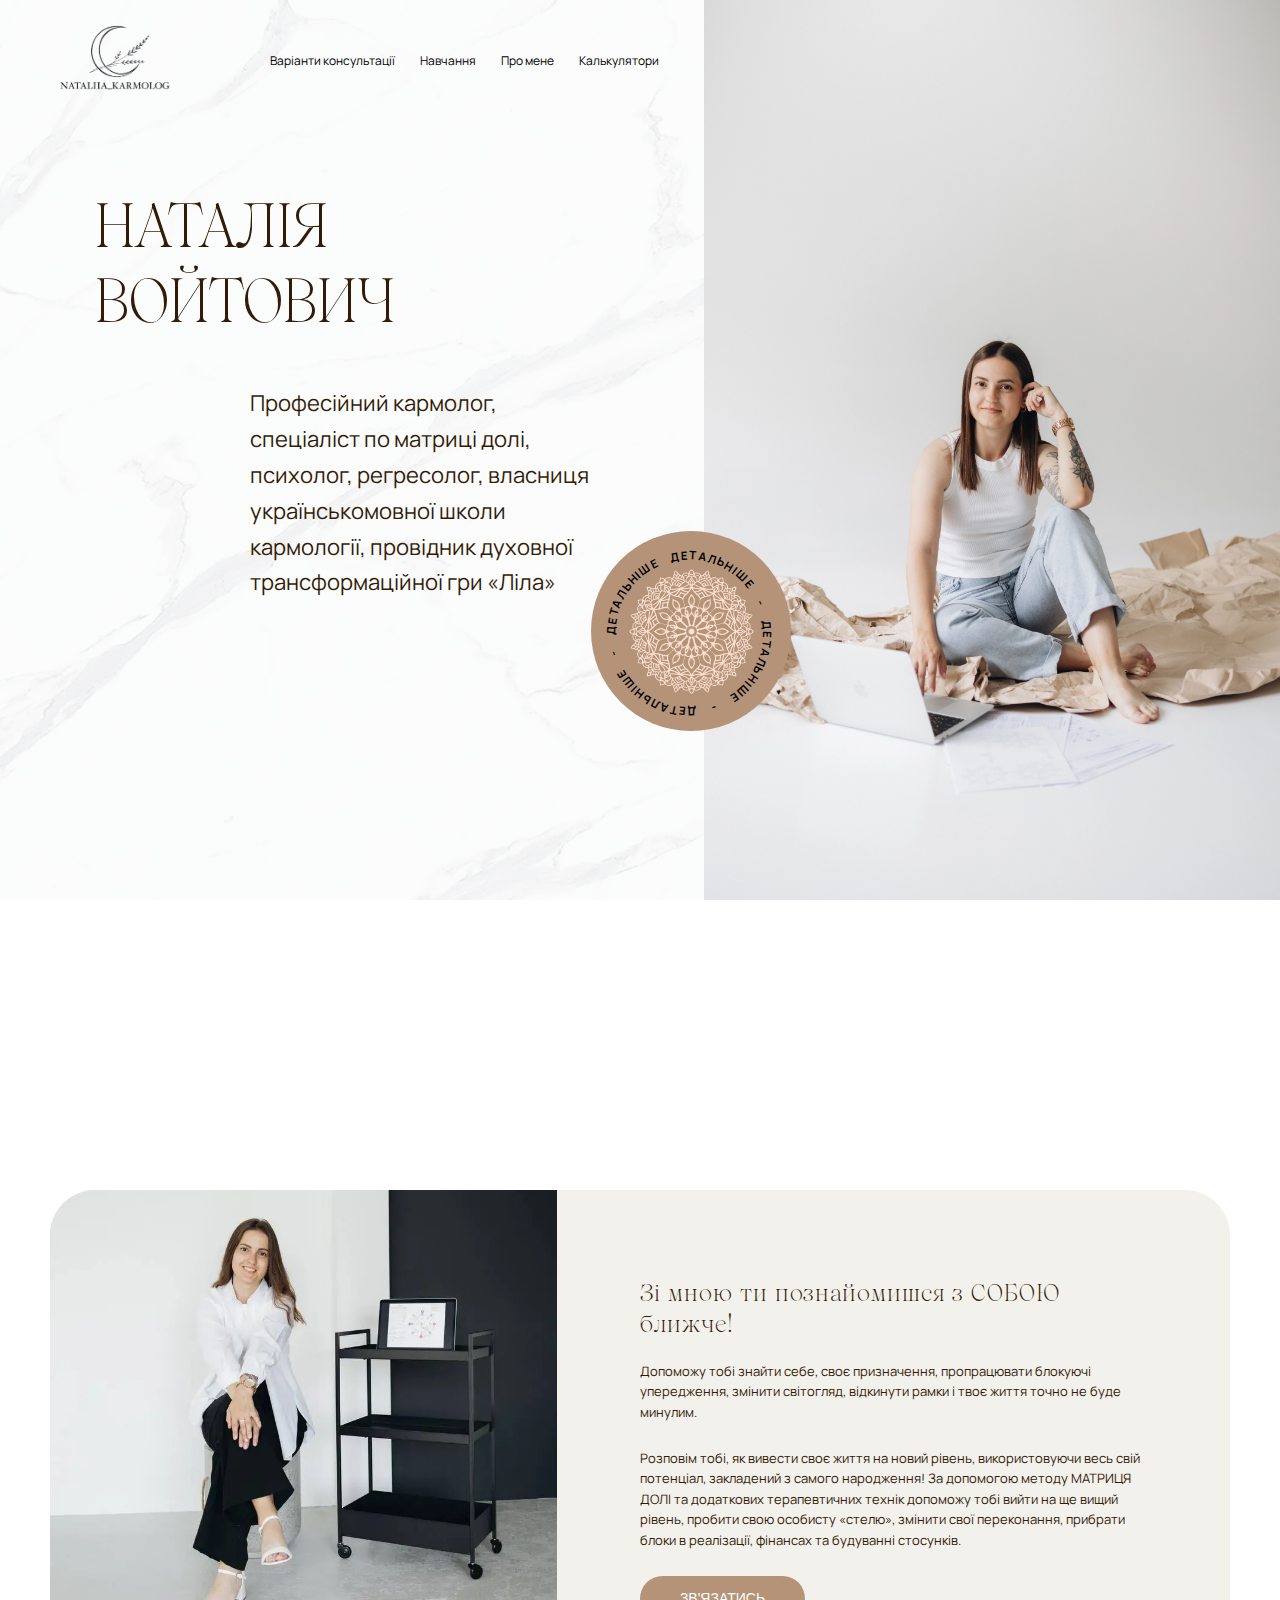
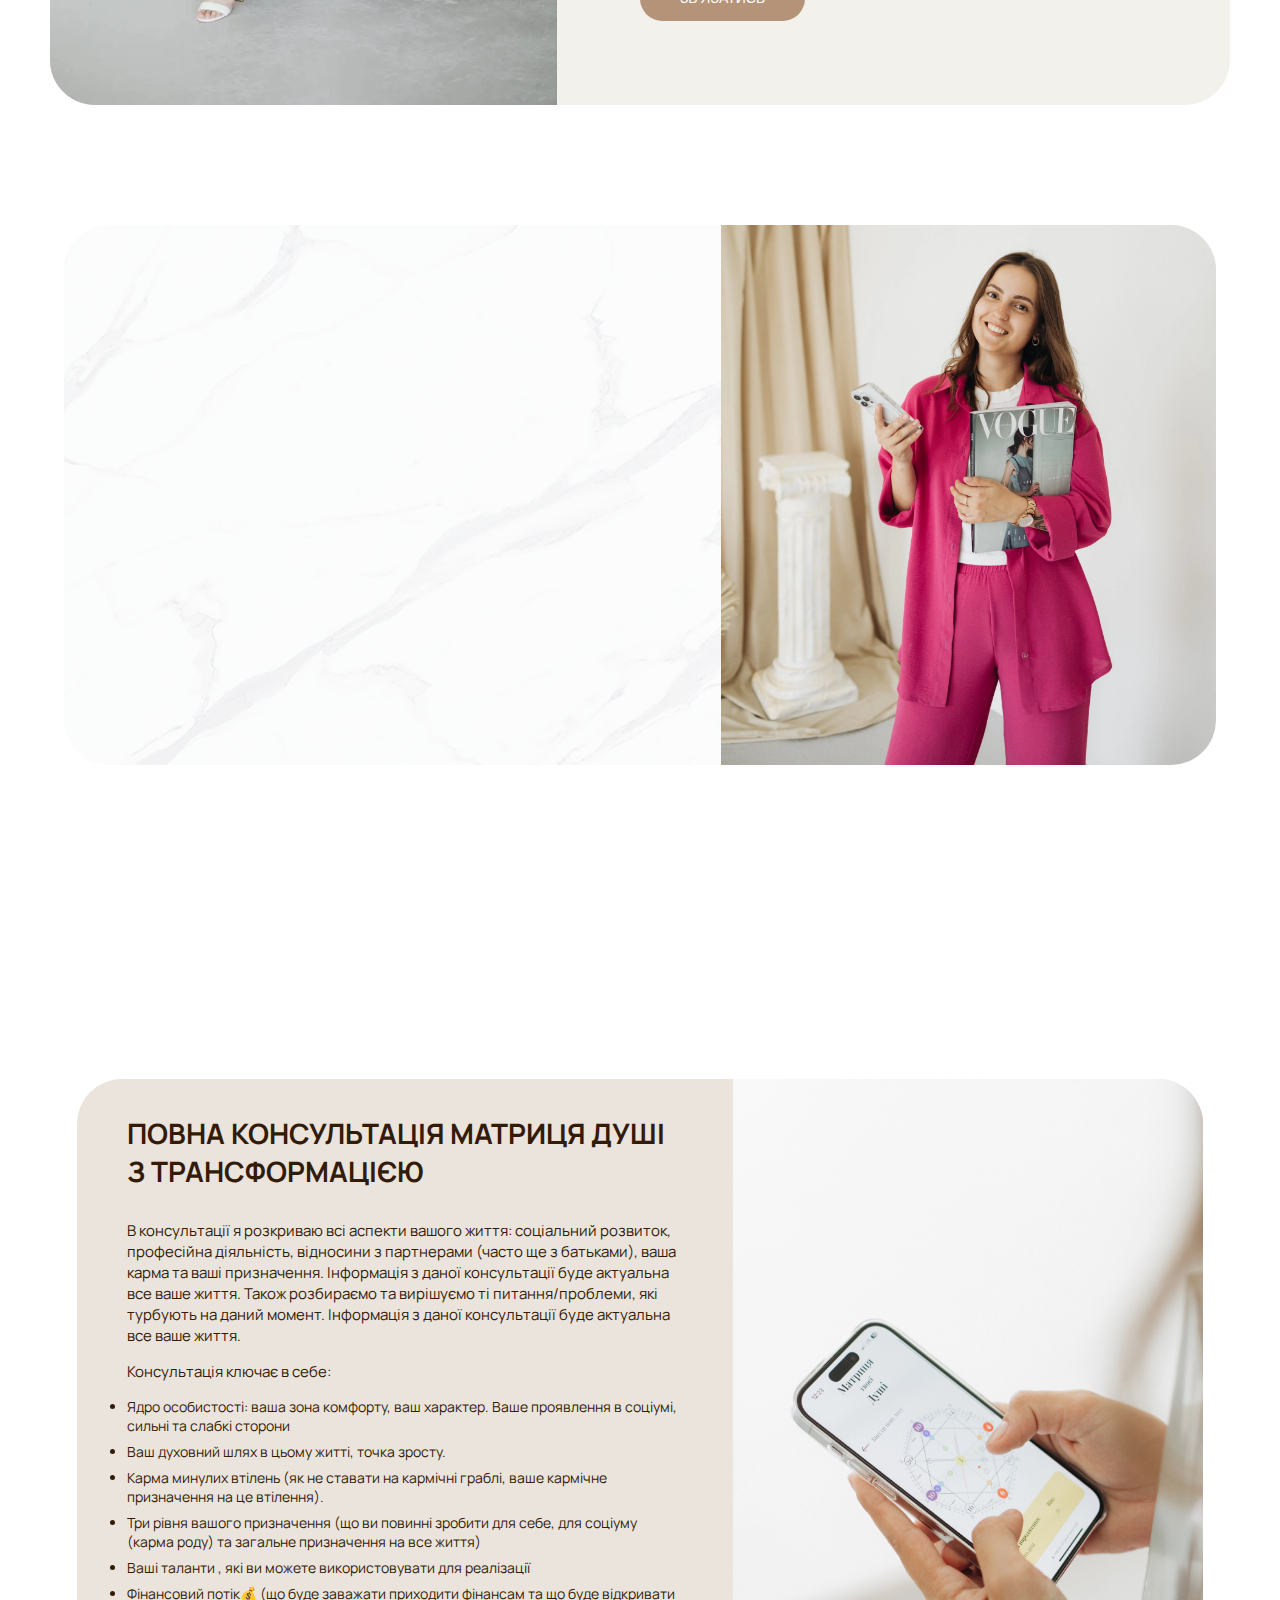
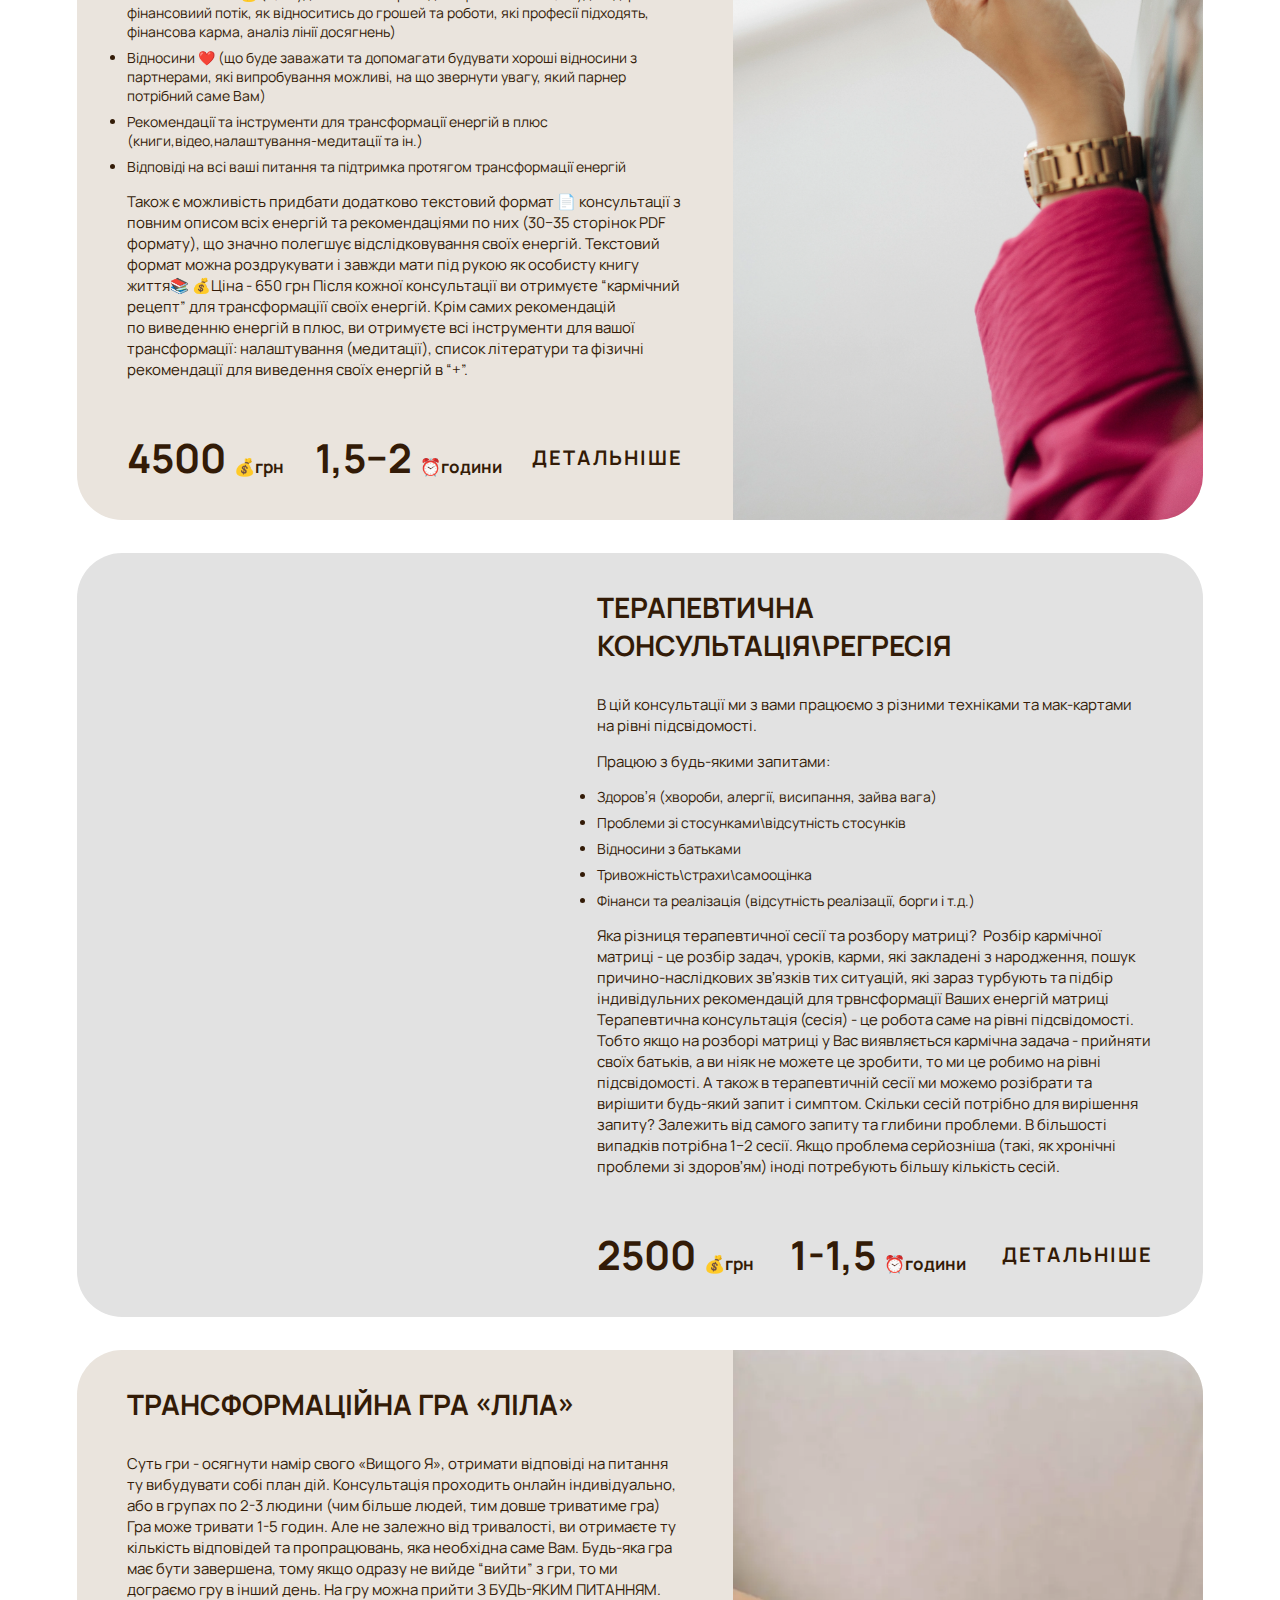
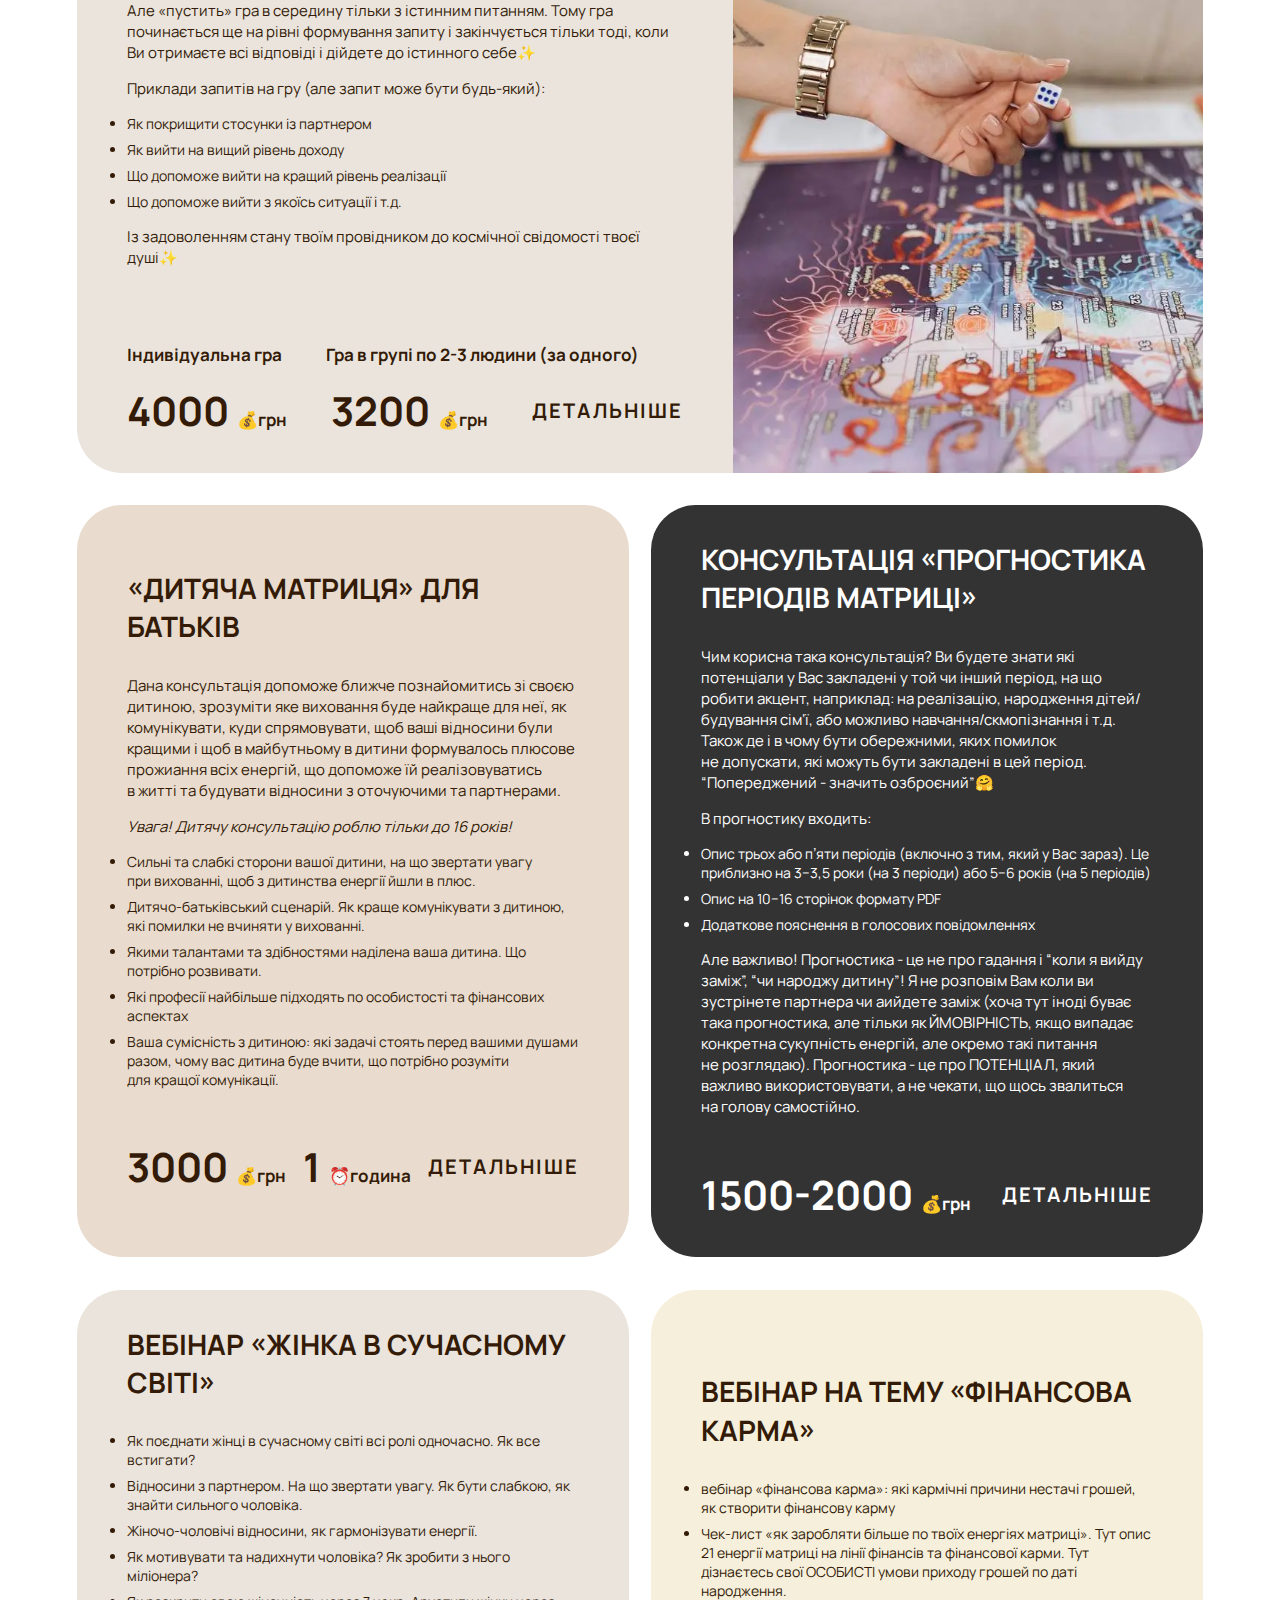
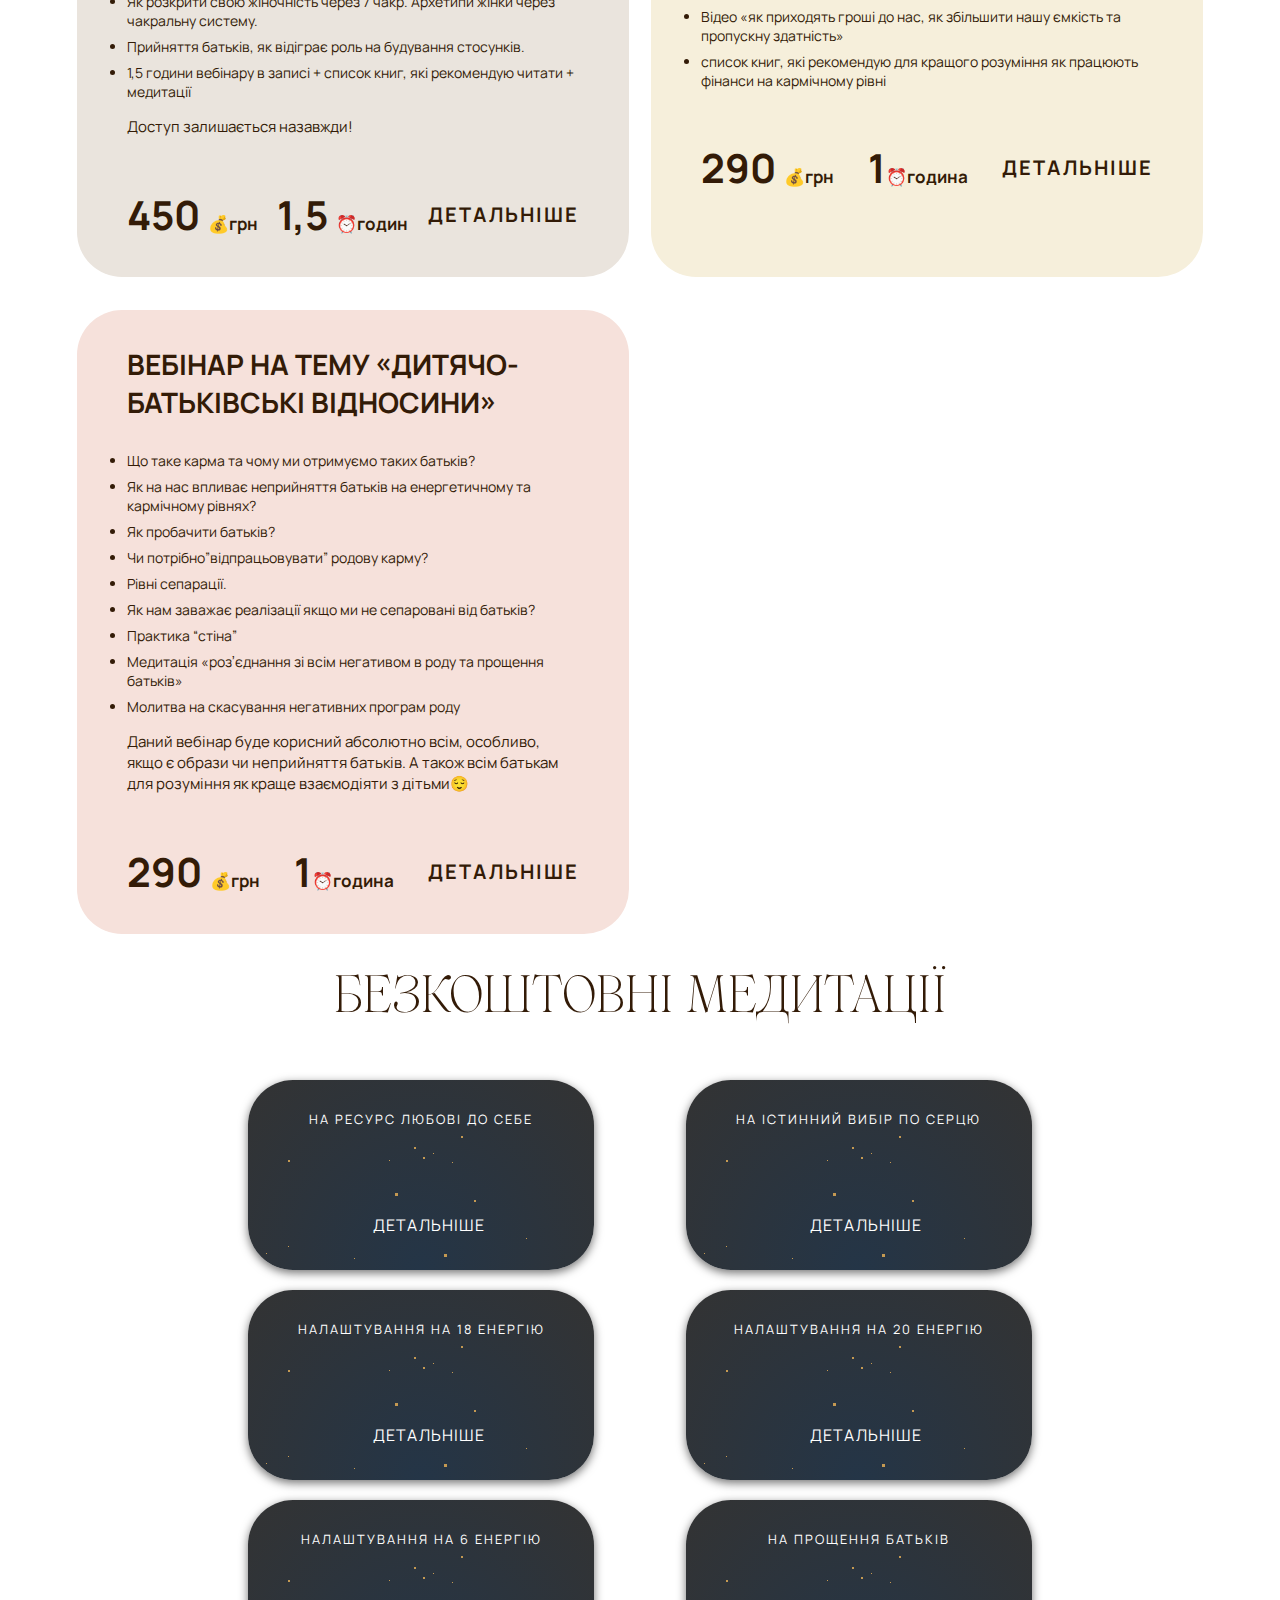
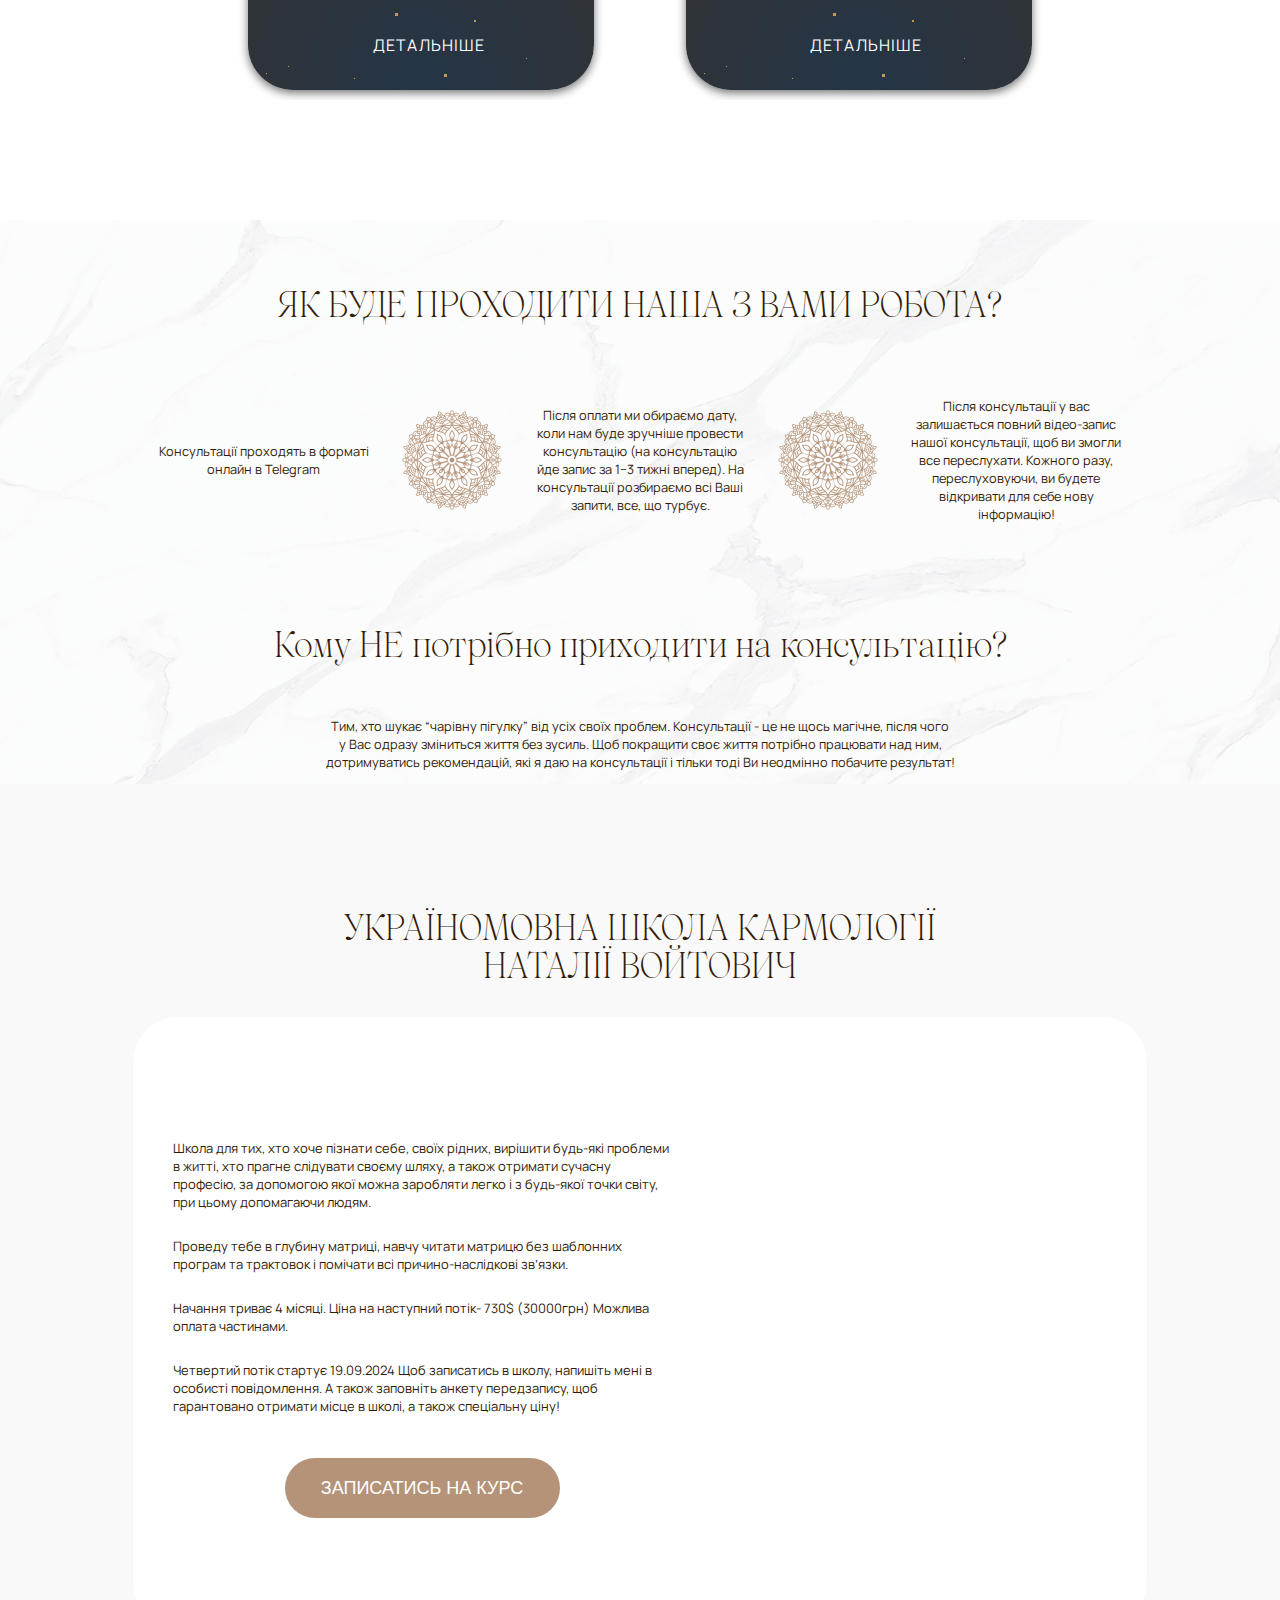
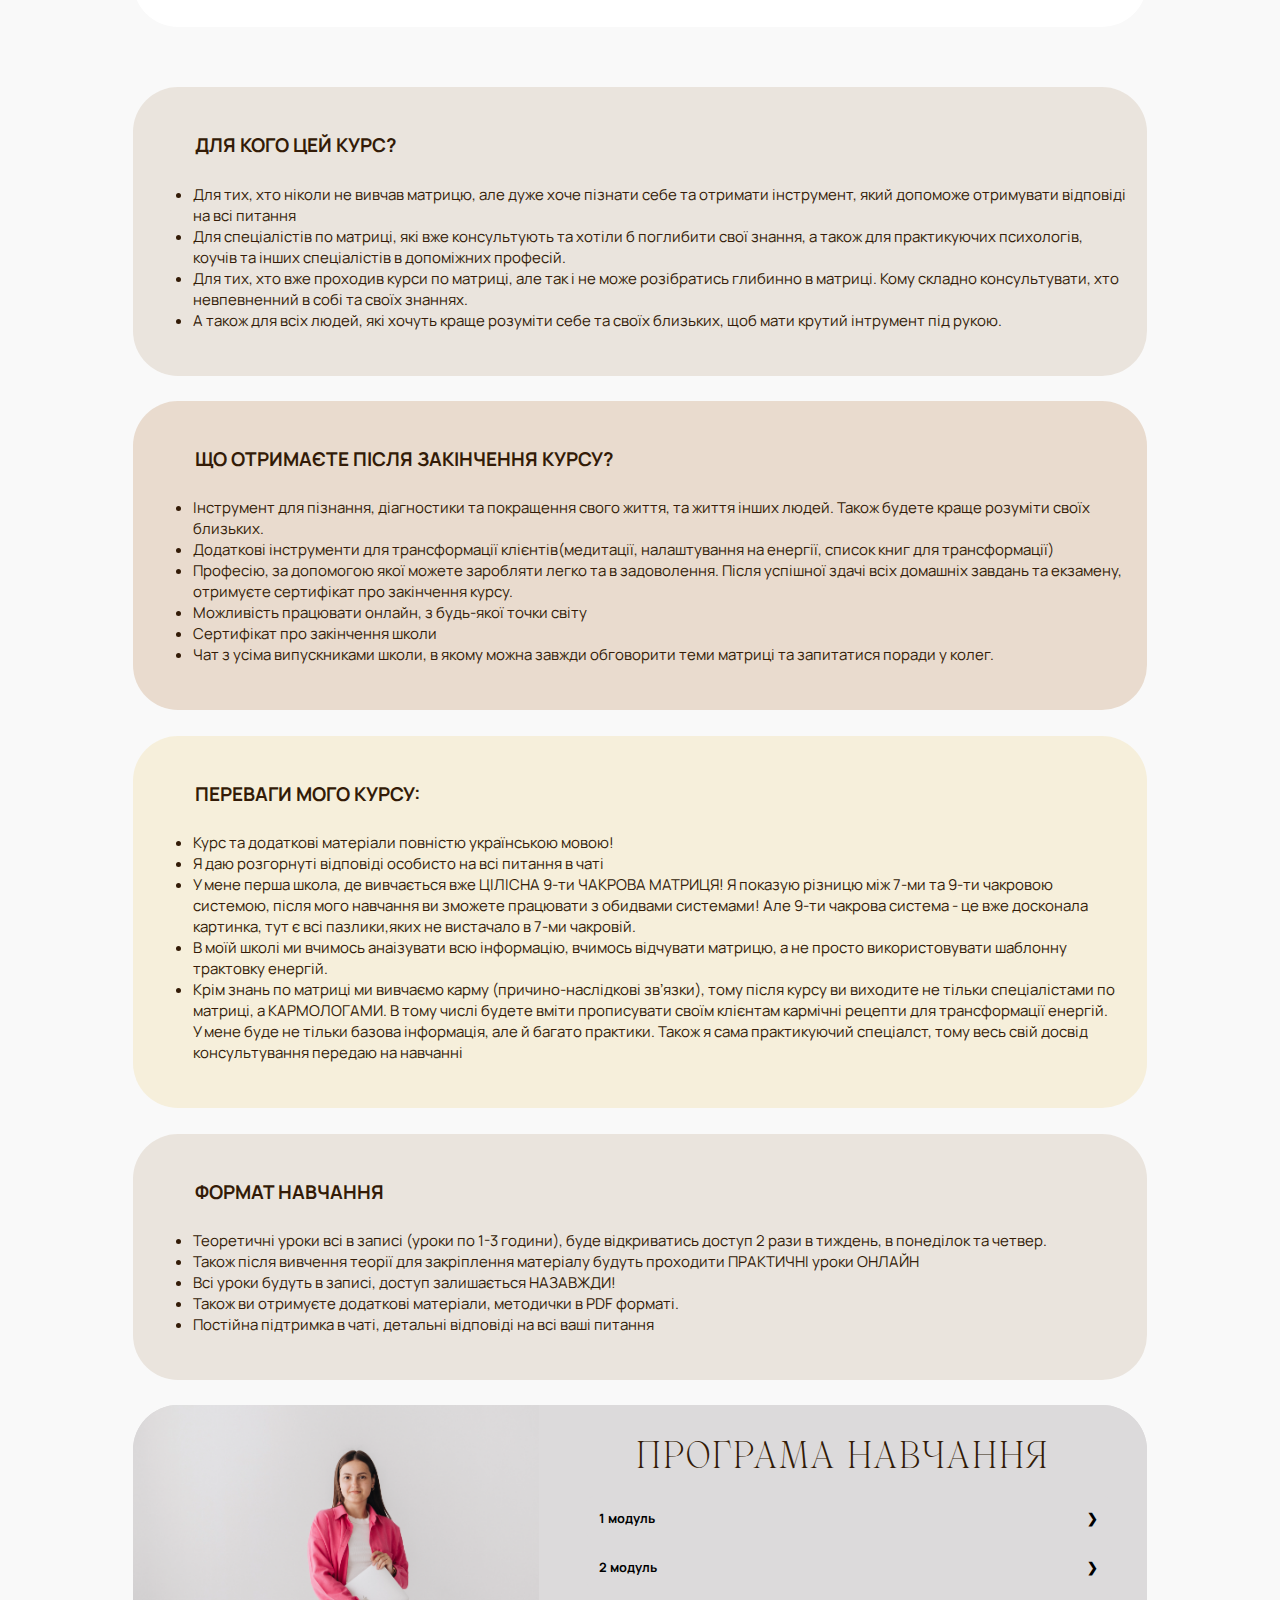
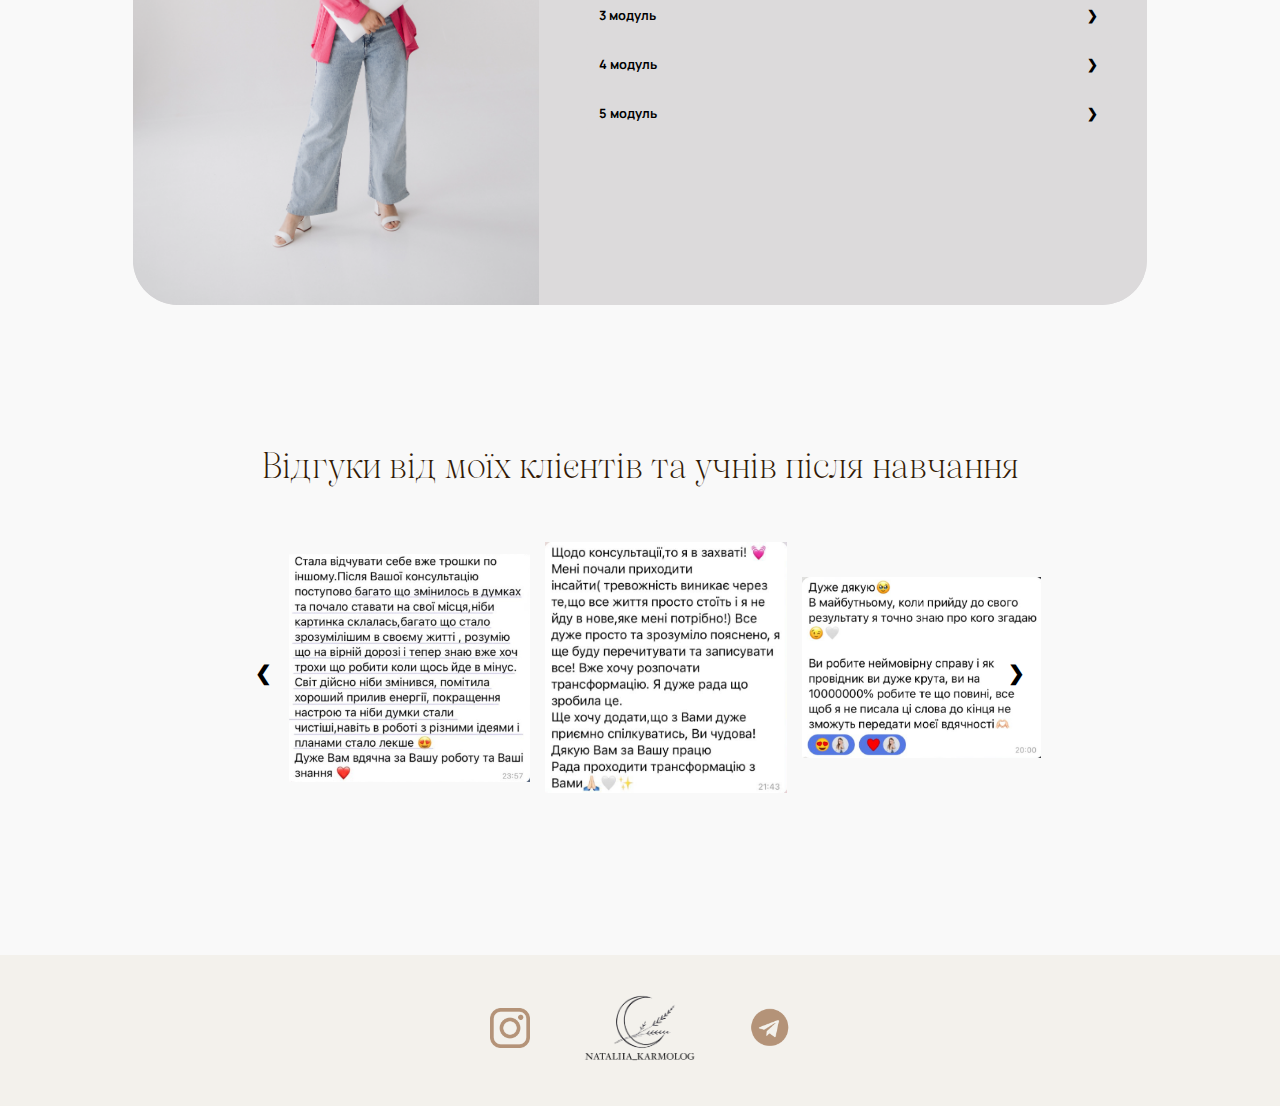
==== index.html @ 128f06d6 "Update index.html" ====
<!DOCTYPE html>
<html lang="en">

<head>
   <meta charset="UTF-8">
   <meta http-equiv="X-UA-Compatible" content="IE=edge">
   <meta name="viewport" content="width=device-width, initial-scale=1.0">
   <meta name="keywords"
      content="Нумерологія, Матриця душі, Матриця долі, Числа життєвого шляху, Доля за датою народження, Поради нумеролога, Вплив чисел на долю, Аналіз дати народження">
   <meta name="description"
      content="Дізнайтесь свою унікальну матрицю душі та долі від професійного нумеролога. Використовуючи числа з вашої дати народження, ми надаємо індивідуальні консультації для розкриття вашого потенціалу та внутрішнього розвитку. Відкрийте нові горизонти самопізнання та духовного росту через наші нумерологічні прогнози та поради." />
   <link rel="stylesheet" href="./styles/style.css">
   <link rel="preconnect" href="https://fonts.googleapis.com">
   <link rel="preconnect" href="https://fonts.gstatic.com" crossorigin>
   <link rel="preconnect" href="https://fonts.googleapis.com">
   <link rel="preconnect" href="https://fonts.gstatic.com" crossorigin>
   <link rel="preconnect" href="https://fonts.googleapis.com">
   <link rel="preconnect" href="https://fonts.gstatic.com" crossorigin>
   <link href="https://fonts.googleapis.com/css2?family=Manrope:wght@200&family=Playfair+Display&display=swap"
      rel="stylesheet">
   <link rel="stylesheet" href="https://cdnjs.cloudflare.com/ajax/libs/animate.css/4.1.1/animate.min.css" />
   <link rel=”icon” href=”favicon.ico” type=”image/x-icon”>
   <title>Nataliia Karmolog</title>
</head>

<body>
   <main>
      <section id="hero" class="section hero">
         <div class="hero-text-wrapper">
            <div class="header">
               <div class="logo"><img src="./assets/img/logo2.png" alt="logo" width="180"></div>
               <div class="nav-container adaptive-menu">
                  <nav class="nav">
                     <ul class="nav-ul">
                        <li class="nav-item"><a href="#consultations" class="nav-link">Варіанти консультації</a></li>
                        <li class="nav-item"><a href="#teaching" class="nav-link">Навчання</a></li>
                        <li class="nav-item"><a href="#about" class="nav-link">Про мене</a></li>
                        <li class="nav-item"><a target="_blank" rel="noreferrer"
                              href="https://nataliia-karmolog-calculators.github.io/" class="nav-link">Калькулятори</a>
                        </li>
                     </ul>
                  </nav>
                  <div class="hamburger" id="hamburger-10">
                     <span class="line"></span>
                     <span class="line"></span>
                     <span class="line"></span>
                  </div>
               </div>
            </div>
            <div class="hero-text">
               <h1 class="wow animate__animated animate__fadeInDown">НАТАЛІЯ ВОЙТОВИЧ</h1>
               <p class="wow animate__animated animate__fadeIn animate__delay-1s">Професійний кармолог, спеціаліст по
                  матриці долі, психолог, регресолог, власниця українськомовної школи кармології, провідник духовної
                  трансформаційної гри
                  &#171;Ліла&#187;</p>
            </div>
            <div class="bg-img"></div>
            <div class="hero-circle wow animate__animated animate__fadeIn animate__delay-2s">
               <div class="rounded-text rotating">
                  <svg viewBox="0 0 200 200">
                     <path id="textPath" d="M 85,0 A 85,85 0 0 1 -85,0 A 85,85 0 0 1 85,0"
                        transform="translate(100,100)" fill="none" stroke-width="0"></path>
                     <g font-size="13.1px">
                        <text text-anchor="start">
                           <textPath class="coloring" xlink:href="#textPath" startOffset="0%">Детальніше &ensp; - &ensp;
                              Детальніше &ensp; - &ensp; Детальніше &ensp; - &ensp; Детальніше &ensp; - &ensp;
                           </textPath>
                        </text>
                     </g>
                  </svg>
               </div>
               <a target="_blank" rel="noreferrer" href="https://www.instagram.com/nataliia_karmolog">
                  <div><img class="vector-img" src="./assets/img/vector1.png" alt="vector"></div>
               </a>

            </div>
         </div>
         <div class="hero-img"></div>
      </section>

      <section id="about" class="section about">
         <div class="container about-container">
            <h2 id="about" class="wow animate__animated animate__fadeInDown">Мене звати Наталія, я експерт в Матриці
               долі</h2>
            <div class="about-wrap">
               <div class="about-wrap-img"></div>
               <div class="about-wrap-text">
                  <h3>Зі мною ти познайомишся з СОБОЮ ближче!</h3>
                  <p>Допоможу тобі знайти себе, своє призначення, пропрацювати блокуючі упередження, змінити світогляд,
                     відкинути рамки і твоє життя точно не буде минулим.</p>
                  <p>‌Розповім тобі, як вивести своє життя на новий рівень, використовуючи весь свій потенціал,
                     закладений з самого народження! За допомогою методу МАТРИЦЯ ДОЛІ та додаткових терапевтичних технік
                     допоможу тобі вийти на ще вищий рівень, пробити свою особисту «стелю», змінити свої переконання,
                     прибрати
                     блоки в реалізації, фінансах та будуванні стосунків. </p>
                  <a target="_blank" rel="noreferrer"
                     href="https://www.instagram.com/nataliia_karmolog"><button>ЗВ'ЯЗАТИСЬ</button></a>
               </div>
            </div>
      </section>

      <section id="method" class="section method">
         <div class="container method-container">
            <div class="method-wrap">
               <div class="method-wrap-text">
                  <p class="wow animate__animated animate__fadeInDown">Матриця долі не є передбаченням, гаданням, Ви не
                     дізнаєтесь скільки у Вас буде дітей чи коли
                     вийдете заміж. Але за допомогою матриці розглянемо які конкретні дії для вас допоможуть побудувати
                     стосунки, про які Ви мрієте, знайти сферу, в якій Ви будете реалізовувати свій потенціал, яким
                     чином Вам вийти на вищий рівень житті і саме головне – ЯК СЕБЕ ЧУТИ І РОЗУМІТИ ГЛИБИННО, щоб це і
                     було надалі Вашим вектором в житті.
                     Для чого взагалі все це потрібно? Для того, що отримати ще кращий варіант розвитку сценарію свого
                     життя.
                     Ти зможеш розкрити свої природні потенціали, які дадуть тобі енергію для руху по своєму життєвому
                     шляху.</p>
               </div>
               <div class="method-wrap-img"></div>
            </div>
         </div>
      </section>

      <section id="services" class="section services">
         <div class="container services-container">
            <h2 id="consultations" class="wow animate__animated animate__fadeInDown">Моя робота здійснюється за такими
               напрямками</h2>
            <div class="services-wrap">
               <div class="service-card card-1">
                  <div class="service-card-text">
                     <h4>ПОВНА КОНСУЛЬТАЦІЯ МАТРИЦЯ ДУШІ З ТРАНСФОРМАЦІЄЮ</h4>
                     <p>В консультації я розкриваю всі аспекти вашого життя: соціальний розвиток, професійна діяльність,
                        відносини з партнерами (часто ще з батьками), ваша карма та ваші призначення. Інформація з даної
                        консультації буде актуальна все ваше життя. Також розбираємо та вирішуємо ті питання/проблеми,
                        які
                        турбують на даний момент. Інформація з даної консультації буде актуальна все ваше життя.
                     </p>
                     <p class="p-2">Консультація ключає в себе:</p>
                     <ul>
                        <li>Ядро особистості: ваша зона комфорту, ваш характер. Ваше проявлення в соціумі, сильні та
                           слабкі сторони</li>
                        <li>Ваш духовний шлях в цьому житті, точка зросту.</li>
                        <li>Карма минулих втілень (як не ставати на кармічні граблі, ваше кармічне призначення на це
                           втілення).</li>
                        <li>Три рівня вашого призначення (що ви повинні зробити для себе, для соціуму (карма роду) та
                           загальне призначення на все життя)</li>

                        <li>Ваші таланти , які ви можете використовувати для реалізації</li>

                        <li>Фінансовий потік💰 (що буде заважати приходити фінансам та що буде відкривати фінансовиий
                           потік, як відноситись до грошей та роботи, які професії підходять, фінансова карма, аналіз
                           лінії досягнень)</li>

                        <li>Відносини ❤️ (що буде заважати та допомагати будувати хороші відносини з партнерами, які
                           випробування можливі, на що звернути увагу, який парнер потрібний саме Вам)</li>
                        <li>Рекомендації та інструменти для трансформації енергій в плюс
                           (книги,відео,налаштування-медитації та ін.)</li>
                        <li>Відповіді на всі ваші питання та підтримка протягом трансформації енергій</li>
                        <p>
                           Т‌акож є можливість придбати додатково текстовий формат 📄 консультації з повним описом всіх
                           енергій та рекомендаціями по них (30−35 сторінок PDF формату), що значно полегшує
                           відслідковування своїх енергій. Текстовий формат можна роздрукувати і завжди мати під рукою
                           як особисту книгу життя📚
                           ‌💰Ціна - 650 грн
                           Після кожної консультації ви отримуєте “кармічний рецепт” для трансформаціїї своїх енергій.
                           Крім самих рекомендацій по виведенню енергій в плюс, ви отримуєте всі інструменти для вашої
                           трансформації: налаштування (медитації), список літератури та фізичні рекомендації
                           для виведення своїх енергій в “+”.
                        </p>
                     </ul>
                     <div class="service-card-footer">
                        <div class="service-card-price">4500 <span>‌💰грн</span></div>
                        <div class="service-card-price"> ‌1,5−2 <span>‌⏰години</span></div>
                        <a target="_blank" rel="noreferrer" class="service-card-order"
                           href="./pages/full-consultation.html">ДЕТАЛЬНІШЕ</a>
                     </div>
                  </div>
                  <div class="service-card-img" id="card-1-img"></div>
               </div>
               <div class="service-card card-2">
                  <div class="service-card-text">
                     <h4>ТЕРАПЕВТИЧНА КОНСУЛЬТАЦІЯ\РЕГРЕСІЯ</h4>
                     <p>В цій консультації ми з вами працюємо з різними техніками та мак-картами на рівні підсвідомості.
                     </p>
                     <p class="p-2">Працюю з будь-якими запитами:</p>
                     <ul>
                        <li>Здоровʼя (хвороби, алергії, висипання, зайва вага)</li>
                        <li>Проблеми зі стосунками\відсутність стосунків</li>
                        <li>Відносини з батьками</li>
                        <li>Тривожність\страхи\самооцінка</li>
                        <li>Фінанси та реалізація (відсутність реалізації, борги і т.д.)</li>
                        <p>
                           Яка різниця терапевтичної сесії та розбору матриці?
                           ‌
                           Розбір кармічної матриці - це розбір задач, уроків, карми, які закладені з народження, пошук
                           причино-наслідкових звʼязків тих ситуацій, які зараз турбують та підбір індивідульних
                           рекомендацій для трвнсформації Ваших енергій матриці
                           ‌
                           Терапевтична консультація (сесія) - це робота саме на рівні підсвідомості. Тобто якщо
                           на розборі матриці у Вас виявляється кармічна задача - прийняти своїх батьків, а ви ніяк
                           не можете це зробити, то ми це робимо на рівні підсвідомості. А також в терапевтичній сесії
                           ми можемо розібрати та вирішити будь-який запит і симптом.

                           Скільки сесій потрібно для вирішення запиту?
                           Залежить від самого запиту та глибини проблеми. В більшості випадків потрібна 1−2 сесії. Якщо
                           проблема серйозніша (такі, як хронічні проблеми зі здоровʼям) іноді потребують більшу
                           кількість сесій.
                        </p>
                     </ul>
                     <div class="service-card-footer">
                        <div class="service-card-price">2500 <span>‌💰грн</span></div>
                        <div class="service-card-price"> ‌1-1,5 <span>‌⏰години</span></div>
                        <a target="_blank" rel="noreferrer" class="service-card-order"
                           href="./pages/terapevt-consultation.html">ДЕТАЛЬНІШЕ</a>
                     </div>
                  </div>
                  <div class="service-card-img" id="card-2-img"></div>
               </div>

               <div class="service-card card-1">
                  <div class="service-card-text">
                     <h4>ТРАНСФОРМАЦІЙНА ГРА &#171;ЛІЛА&#187;</h4>
                     <p>Суть гри - осягнути намір свого «Вищого Я», отримати відповіді на питання ту вибудувати собі
                        план дій.

                        Консультація проходить онлайн індивідуально, або в групах по 2-3 людини (чим більше людей, тим
                        довше триватиме гра)

                        Гра може тривати 1-5 годин. Але не залежно від тривалості, ви отримаєте ту кількість відповідей
                        та пропрацювань, яка необхідна саме Вам.

                        Будь-яка гра має бути завершена, тому якщо одразу не вийде “вийти” з гри, то ми дограємо гру в
                        інший день.

                        На гру можна прийти З БУДЬ-ЯКИМ ПИТАННЯМ. Але «пустить» гра в середину тільки з істинним
                        питанням. Тому гра починається ще на рівні формування запиту і закінчується тільки тоді, коли Ви
                        отримаєте всі відповіді і дійдете до істинного себе✨
                     </p>
                     <p class="p-2">Приклади запитів на гру (але запит може бути будь-який):</p>
                     <ul>
                        <li>Як покрищити стосунки із партнером</li>
                        <li>Як вийти на вищий рівень доходу</li>
                        <li>Що допоможе вийти на кращий рівень реалізації</li>
                        <li>Що допоможе вийти з якоїсь ситуації і т.д.</li>

                        <p>
                           Із задоволенням стану твоїм провідником до космічної свідомості твоєї душі✨
                        </p>
                     </ul>

                     <div class="service-card-footer service-card-footer__info">
                        <div class="service-card-price"> <span>Індивідуальна гра</span></div>
                        <div class="service-card-price"> <span>Гра в групі по 2-3 людини (за одного)</span></div>
                        <a target="_blank" rel="noreferrer" class="service-card-order"
                           href="./pages/full-consultation.html"></a>
                     </div>

                     <div class="service-card-footer">
                        <div class="service-card-price">4000 <span>‌💰грн</span></div>
                        <div class="service-card-price">3200 <span>‌💰грн</span></div>
                        <a target="_blank" rel="noreferrer" class="service-card-order"
                           href="./pages/lila-game.html">ДЕТАЛЬНІШЕ</a>
                     </div>
                  </div>
                  <div class="service-card-img" id="card-3-img"></div>
               </div>

               <div class="low-priority-cars-wrap">
                  <div class="service-card card-3">
                     <div class="service-card-text">
                        <h4>&#171;ДИТЯЧА МАТРИЦЯ&#187; ДЛЯ БАТЬКІВ</h4>
                        <p>Дана консультація допоможе ближче познайомитись зі своєю дитиною, зрозуміти яке виховання
                           буде
                           найкраще для неї, як комунікувати, куди спрямовувати, щоб ваші відносини були кращими і щоб
                           в майбутньому в дитини формувалось плюсове прожиання всіх енергій, що допоможе їй
                           реалізовуватись в житті та будувати відносини з оточуючими та партнерами.</p>
                        <p><i>Увага! Дитячу консультацію роблю тільки до 16 років!</i></p>
                        <ul>
                           <li>Сильні та слабкі сторони вашої дитини, на що звертати увагу при вихованні, щоб з
                              дитинства
                              енергії йшли в плюс.</li>
                           <li>Дитячо-батьківський сценарій. Як краще комунікувати з дитиною, які помилки не вчиняти
                              у вихованні.</li>
                           <li>Якими талантами та здібностями наділена ваша дитина. Що потрібно розвивати.</li>
                           <li>Які професії найбільше підходять по особистості та фінансових аспектах</li>
                           <li>Ваша сумісність з дитиною: які задачі стоять перед вашими душами разом, чому вас дитина
                              буде
                              вчити, що потрібно розуміти для кращої комунікації.</li>
                        </ul>
                        <div class="service-card-footer">
                           <div class="service-card-price">3000 <span>‌💰грн</span></div>
                           <div class="service-card-price"> ‌1 <span>‌⏰година</span></div>
                           <a target="_blank" rel="noreferrer" class="service-card-order"
                              href="./pages/child-consultation.html">ДЕТАЛЬНІШЕ</a>
                        </div>
                     </div>

                  </div>
                  <div class="service-card card-4">
                     <div class="service-card-text">
                        <h4>КОНСУЛЬТАЦІЯ &#171;ПРОГНОСТИКА ПЕРІОДІВ МАТРИЦІ&#187;</h4>

                        <p>Чим корисна така консультація?
                           Ви будете знати які потенціали у Вас закладені у той чи інший період, на що робити акцент,
                           наприклад: на реалізацію, народження дітей/будування сім‘ї, або можливо навчання/скмопізнання
                           і
                           т.д. Також де і в чому бути обережними, яких помилок не допускати, які можуть бути закладені
                           в цей період. “Попереджений - значить озброєний”🤗</p>

                        <p class="p-2">В прогностику входить:</p>
                        <ul>
                           <li>Опис трьох або пʼяти періодів (включно з тим, який у Вас зараз). Це приблизно на 3−3,5
                              роки (на 3 періоди) або 5−6 років (на 5 періодів)</li>
                           <li>Опис на 10−16 сторінок формату PDF</li>
                           <li>Додаткове пояснення в голосових повідомленнях</li>
                        </ul>
                        <p class="p-2">Але важливо! Прогностика - це не про гадання і “коли я вийду заміж”, “чи народжу
                           дитину”! Я
                           не розповім Вам коли ви зустрінете партнера чи аийдете заміж (хоча тут іноді буває така
                           прогностика, але тільки як ЙМОВІРНІСТЬ, якщо випадає конкретна сукупність енергій, але окремо
                           такі питання не розглядаю). Прогностика - це про ПОТЕНЦІАЛ, який важливо використовувати,
                           а не
                           чекати, що щось звалиться на голову самостійно.</p>
                        <div class="service-card-footer">
                           <div class="service-card-price">1500-2000 <span>‌💰грн</span></div>
                           <div class="service-card-price"> ‌ <span></span></div>
                           <a target="_blank" rel="noreferrer" id="card-order-4" class="service-card-order"
                              href="./pages/prognostic-consultation.html">ДЕТАЛЬНІШЕ</a>

                        </div>
                     </div>
                  </div>

                  <div class="service-card card-5">
                     <div class="service-card-text">
                        <h4>ВЕБІНАР &#171;ЖІНКА В СУЧАСНОМУ СВІТІ&#187;</h4>
                        <ul class='vision'>
                           <li>Як поєднати жінці в сучасному світі всі ролі одночасно. Як все встигати?</li>
                           <li>Відносини з партнером. На що звертати увагу. Як бути слабкою, як знайти сильного
                              чоловіка.</li>
                           <li>Жіночо-чоловічі відносини, як гармонізувати енергії.</li>
                           <li>Як мотивувати та надихнути чоловіка? Як зробити з нього міліонера?</li>
                           <li>Як розкрити свою жіночність через 7 чакр. Архетипи жінки через чакральну систему.</li>
                           <li>Прийняття батьків, як відіграє роль на будування стосунків.</li>
                           <li>1,5 години вебінару в записі + список книг, які рекомендую читати + медитації</li>
                        </ul>
                        <p class="p-2">Доступ залишається назавжди!</p>
                        <div class="service-card-footer">
                           <div class="service-card-price">450 <span>‌💰грн</span></div>
                           <div class="service-card-price"> ‌1,5 <span>‌⏰годин</span></div>
                           <a target="_blank" rel="noreferrer" id="card-order-4" class="service-card-order"
                              href="./pages/express-consultation.html">ДЕТАЛЬНІШЕ</a>
                        </div>
                     </div>
                  </div>

                  <div class="service-card card-6">
                     <div class="service-card-text">
                        <h4>ВЕБІНАР НА ТЕМУ &#171;ФІНАНСОВА КАРМА&#187;</h4>
                        <ul class="vision">
                           <li>вебінар «фінансова карма»: які кармічні причини нестачі грошей, як створити фінансову
                              карму</li>
                           <li>Чек-лист «як заробляти більше по твоїх енергіях матриці». Тут опис 21 енергії матриці на
                              лінії фінансів та фінансової карми. Тут дізнаєтесь свої ОСОБИСТІ умови приходу грошей по
                              даті народження.</li>
                           <li>Відео «як приходять гроші до нас, як збільшити нашу ємкість та пропускну здатність»</li>
                           <li>список книг, які рекомендую для кращого розуміння як працюють фінанси на кармічному рівні
                           </li>
                        </ul>
                        <div class="service-card-footer">
                           <div class="service-card-price">290 <span>‌💰грн</span></div>
                           <div class="service-card-price"> ‌1<span>‌⏰година</span></div>
                           <a target="_blank" rel="noreferrer" id="card-order-4" class="service-card-order"
                              href="./pages/finance-consultation.html">ДЕТАЛЬНІШЕ</a>
                        </div>
                     </div>
                  </div>

                  <div class="service-card card-7">
                     <div class="service-card-text">
                        <h4>ВЕБІНАР НА ТЕМУ &#171;ДИТЯЧО-БАТЬКІВСЬКІ ВІДНОСИНИ&#187;</h4>
                        <ul>
                           <li>Що таке карма та чому ми отримуємо таких батьків?</li>
                           <li>Як на нас впливає неприйняття батьків на енергетичному та кармічному рівнях?</li>
                           <li>Як пробачити батьків?</li>
                           <li>Чи потрібно”відпрацьовувати” родову карму?</li>
                           <li>Рівні сепарації.</li>
                           <li>Як нам заважає реалізації якщо ми не сепаровані від батьків?</li>
                           <li>Практика “стіна”</li>
                           <li>Медитація «розʼєднання зі всім негативом в роду та прощення батьків»</li>
                           <li>Молитва на скасування негативних програм роду</li>
                        </ul>
                        <p>Даний вебінар буде корисний абсолютно всім, особливо, якщо є образи чи неприйняття батьків. А
                           також всім батькам для розуміння як краще взаємодіяти з дітьми😌</p>
                        <div class="service-card-footer">
                           <div class="service-card-price">290 <span>‌💰грн</span></div>
                           <div class="service-card-price"> ‌1<span>‌⏰година</span></div>
                           <a target="_blank" rel="noreferrer" id="card-order-4" class="service-card-order"
                              href="./pages/parents-consultation.html">ДЕТАЛЬНІШЕ</a>
                        </div>
                     </div>
                  </div>

               </div>
            </div>
      </section>

      <section id="meditation" class="section section-meditation">
         <div class="container meditation-container">
            <h2>БЕЗКОШТОВНІ МЕДИТАЦІЇ</h2>
            <div class="meditation-wrap">
               <div class="meditation-card" id="meditation-card-1">
                  <h4>НА РЕСУРС ЛЮБОВІ ДО СЕБЕ</h4>
                  <a target="_blank" rel="noreferrer" class="meditation-card-order"
                     href="https://t.me/nataliia_numerolog_10/131">ДЕТАЛЬНІШЕ</a>
                  <div id="stars"></div>
                  <div id="stars2"></div>
                  <div id="stars3"></div>
                  <div id="stars4"></div>

               </div>
               <div class="meditation-card" id="meditation-card-2">
                  <h4>НА ІСТИННИЙ ВИБІР ПО СЕРЦЮ</h4>
                  <a target="_blank" rel="noreferrer" class="meditation-card-order"
                     href="https://t.me/nataliia_numerolog_10/109">ДЕТАЛЬНІШЕ</a>
                  <div id="stars"></div>
                  <div id="stars2"></div>
                  <div id="stars3"></div>
                  <div id="stars4"></div>
               </div>

               <div class="meditation-card" id="meditation-card-1">
                  <h4>НАЛАШТУВАННЯ НА 18 ЕНЕРГІЮ</h4>
                  <a target="_blank" rel="noreferrer" class="meditation-card-order"
                     href="https://youtu.be/ZVDnwlWjjnI">ДЕТАЛЬНІШЕ</a>
                  <div id="stars"></div>
                  <div id="stars2"></div>
                  <div id="stars3"></div>
                  <div id="stars4"></div>
               </div>


               <div class="meditation-card" id="meditation-card-2">
                  <h4>НАЛАШТУВАННЯ НА 20 ЕНЕРГІЮ</h4>
                  <a target="_blank" rel="noreferrer" class="meditation-card-order"
                     href="https://youtu.be/w6B8RQ7KT4c">ДЕТАЛЬНІШЕ</a>
                  <div id="stars"></div>
                  <div id="stars2"></div>
                  <div id="stars3"></div>
                  <div id="stars4"></div>
               </div>

               <div class="meditation-card" id="meditation-card-1">
                  <h4>НАЛАШТУВАННЯ НА 6 ЕНЕРГІЮ</h4>
                  <a target="_blank" rel="noreferrer" class="meditation-card-order"
                     href="https://t.me/nataliia_numerolog_10/174">ДЕТАЛЬНІШЕ</a>
                  <div id="stars"></div>
                  <div id="stars2"></div>
                  <div id="stars3"></div>
                  <div id="stars4"></div>
               </div>

               <div class="meditation-card" id="meditation-card-2">
                  <h4>НА ПРОЩЕННЯ БАТЬКІВ</h4>
                  <a target="_blank" rel="noreferrer" class="meditation-card-order"
                     href="https://youtu.be/wMpndLylFWg">ДЕТАЛЬНІШЕ</a>
                  <div id="stars"></div>
                  <div id="stars2"></div>
                  <div id="stars3"></div>
                  <div id="stars4"></div>
               </div>

            </div>
         </div>

      </section>

      <section id="how-to-consultation" class="section how-to-consultation">
         <div class="how-to-consultation-wrapper">
            <div class="container how-to-consultation-wrapper-container">
               <h2>ЯК БУДЕ ПРОХОДИТИ НАША З ВАМИ РОБОТА?</h2>
               <div class="how-to-consultation-answers">
                  <div class="how-to-consultation-answer">Консультації проходять
                     в форматі онлайн в Telegram</div>
                  <img class="consultation-answer-img" src="./assets/img/vector2.png" alt="vector2">
                  <div class="how-to-consultation-answer"> ‌Після оплати ми обираємо дату, коли нам буде зручніше
                     провести консультацію
                     (на консультацію йде запис за 1−3 тижні вперед). На консультації розбираємо всі Ваші запити, все,
                     що турбує.</div>
                  <img class="consultation-answer-img" src="./assets/img/vector2.png" alt="vector2">

                  <div class="how-to-consultation-answer">Після консультації у вас залишається повний відео-запис нашої
                     консультації, щоб ви змогли все
                     переслухати. Кожного разу, переслуховуючи, ви будете відкривати для себе нову інформацію!</div>
               </div>
               <h3>Кому НE потрібно приходити на консультацію?</h3>
               <p>Тим, хто шукає “чарівну пігулку” від усіх своїх проблем. Консультації - це не щось магічне, після чого
                  у Вас одразу зміниться життя без зусиль. Щоб покращити своє життя потрібно працювати над ним,
                  дотримуватись рекомендацій, які я даю на консультації і тільки тоді Ви неодмінно побачите результат!
               </p>
            </div>
         </div>
      </section>

      <section id="numerology-school" class="section numerology-school">
         <div class="container numerology-school-container">
            <h2 id="teaching">УКРАЇНОМОВНА ШКОЛА КАРМОЛОГІЇ <br> НАТАЛІЇ ВОЙТОВИЧ</h2>
            <div class="numerology-school-wrapper">
               <div class="numerology-school-text">
                  <p>Школа для тих, хто хоче пізнати себе, своїх рідних, вирішити будь-які проблеми в житті, хто прагне
                     слідувати своєму шляху, а також отримати сучасну професію, за допомогою якої можна заробляти легко
                     і з
                     будь-якої точки світу, при цьому допомагаючи людям.</p>

                  <p> Проведу тебе в глубину матриці, навчу читати матрицю без шаблонних програм та трактовок і помічати
                     всі
                     причино-наслідкові звʼязки.</p>

                  <p> Начання триває 4 місяці. Ціна на наступний потік- 730$ (30000грн) Можлива оплата частинами. </p>

                  <p> Четвертий потік стартує 19.09.2024
                     Щоб записатись в школу, напишіть мені в особисті повідомлення. А також заповніть анкету передзапису, 
                     щоб гарантовано отримати місце в школі, а також спеціальну ціну!
                  </p>
                  <a target="_blank" rel="noreferrer"
                     href="https://forms.gle/aLCCiGW21QNpBfqcA"><button>ЗАПИСАТИСЬ НА КУРС</button></a>
               </div>
               <div class="numerology-school-wrap-img"></div>
            </div>

            <div class="container about-course">
               <div class="service-card card-8">
                  <div class="service-card-text">
                     <h4>Для кого цей курс?</h4>
                     <ul>
                        <li>Для тих, хто ніколи не вивчав матрицю, але дуже хоче пізнати себе та отримати інструмент,
                           який допоможе отримувати відповіді на всі питання</li>
                        <li>Для спеціалістів по матриці, які вже консультують та хотіли б поглибити свої знання, а також
                           для практикуючих психологів, коучів та інших спеціалістів в допоміжних професій.</li>
                        <li>Для тих, хто вже проходив курси по матриці, але так і не може розібратись глибинно в
                           матриці. Кому складно консультувати, хто невпевненний в собі та своїх знаннях.</li>
                        <li> А також для всіх людей, які хочуть краще розуміти себе та своїх близьких, щоб мати
                           крутий інтрумент під рукою.</li>
                     </ul>
                  </div>
               </div>


               <div class="service-card card-10">
                  <div class="service-card-text">
                     <h4>Що отримаєте після закінчення курсу?</h4>
                     <ul>
                        <li>Інструмент для пізнання, діагностики та покращення свого життя, та життя інших людей. Також
                           будете краще розуміти своїх близьких.</li>
                        <li>Додаткові інструменти для трансформації клієнтів(медитації, налаштування на енергії, список
                           книг для трансформації)</li>
                        <li>Професію, за допомогою якої можете заробляти легко та в задоволення. Після успішної здачі
                           всіх домашніх завдань та
                           екзамену, отримуєте сертифікат про закінчення курсу.</li>
                        <li>Можливість працювати онлайн, з будь-якої точки світу</li>
                        <li>Сертифікат про закінчення школи</li>
                        <li>Чат з усіма випускниками школи, в якому можна завжди обговорити теми матриці та запитатися
                           поради у колег.</li>
                     </ul>
                  </div>
               </div>

               <div class="service-card card-11">
                  <div class="service-card-text">
                     <h4>Переваги мого курсу:</h4>
                     <ul>
                        <li>Курс та додаткові матеріали повністю українською мовою!</li>
                        <li>Я даю розгорнуті відповіді особисто на всі питання в чаті</li>
                        <li> У мене перша школа, де вивчається вже ЦІЛІСНА 9-ти ЧАКРОВА МАТРИЦЯ!
                           Я показую різницю між 7-ми та 9-ти чакровою системою, після мого навчання ви зможете
                           працювати з обидвами системами! Але 9-ти чакрова система - це вже досконала картинка,
                           тут є всі пазлики,яких не вистачало в 7-ми чакровій.</li>
                        <li> В моїй школі ми вчимось анаізувати всю інформацію, вчимось відчувати матрицю, а не просто
                           використовувати шаблонну трактовку енергій. </li>
                        <li>Крім знань по матриці ми вивчаємо карму (причино-наслідкові звʼязки), тому після курсу ви
                           виходите не тільки спеціалістами по матриці, а КАРМОЛОГАМИ. В тому числі будете вміти
                           прописувати своїм клієнтам кармічні рецепти для трансформації енергій.</li <li>У мене буде не
                        тільки базова інформація, але й багато практики. Також я сама практикуючий спеціалст,
                        тому весь свій досвід консультування передаю на навчанні</li>
                     </ul>
                  </div>
               </div>

               <div class="service-card card-12">
                  <div class="service-card-text">
                     <h4>Формат навчання</h4>
                     <ul>
                        <li>Теоретичні уроки всі в записі (уроки по 1-3 години), буде відкриватись доступ 2 рази в
                           тиждень,
                           в понеділок та четвер.</li>
                        <li> Також після вивчення теорії для закріплення матеріалу будуть проходити ПРАКТИЧНІ уроки
                           ОНЛАЙН </li>
                        <li>Всі уроки будуть в записі, доступ залишається НАЗАВЖДИ! </li>
                        <li>Також ви отримуєте додаткові матеріали, методички в PDF форматі. </li>
                        <li> Постійна підтримка в чаті, детальні відповіді на всі ваші питання </li>
                     </ul>
                  </div>
               </div>


               <section id="study-program" class="section study-program">
                  <div class="container">
                     <div class="study-program-img" id="study-program-img"></div>
                     <div class="study-program-wrap">
                        <h2>ПРОГРАМА НАВЧАННЯ</h2>
                        <div class="row">
                           <div class="col">
                              <div class="tabs">
                                 <div class="tab">
                                    <input type="checkbox" id="chck1">
                                    <label class="tab-label" for="chck1">1 модуль</label>
                                    <div class="tab-content">
                                       <ul class="according-ul">
                                          <li>Вступ навчання. Філософія матриці та рекомендації як максимально ефективно
                                             проходити навчання.</li>
                                          <li>Розрахунки матриці, зони матриці, контракти.</li>
                                          <li>Розрахунки 7-ми та 9-ти чакральної матриці. Яка різниця?</li>
                                          <li>Карта здоровʼя. Чакральна система. </li>
                                          <li>Вивчення 22 енергій (архтетипів). </li>
                                          <li>Отримання всіх налаштувань по енергіях.</li>
                                          <li>Поєднання енергій. Енергії в різних точках матриці. Закріплення матеріалу.
                                          </li>
                                       </ul>

                                    </div>
                                 </div>
                                 <div class="tab">
                                    <input type="checkbox" id="chck2">
                                    <label class="tab-label" for="chck2">2 модуль</label>
                                    <div class="tab-content">
                                       <ul class="according-ul">
                                          <li>Періоди формування особистості. Складні архетипи. Вібраційні ряди </li>
                                          <li>Кармічні закони нового часу. Хто такий кармолог?</li>
                                          <li>Рівні реальностей 3д, 4д, 5д.</li>
                                          <li>Карма, розбір кожного кармічного хвоста </li>
                                          <li>Призначення. Види призначень, практика.</li>
                                          <li>Зона талантів
                                          <li>Вища духовна задача. </li>
                                          <li>Зона фінансів та фінансової карми </li>
                                          <li>Зона відносин </li>
                                       </ul>
                                    </div>
                                 </div>
                                 <div class="tab">
                                    <input type="checkbox" id="chck3">
                                    <label class="tab-label" for="chck3">3 модуль</label>
                                    <div class="tab-content">
                                       <ul class="according-ul">
                                          <li>Чоловіча та жіноча лінії, родові задачі, різні прорахунки
                                             (3 вида прорахунків та читання по родових енергіях)</li>
                                          <li>Дитячо-батьківський контракт</li>
                                          <li>Дитяча матриця </li>
                                          <li>Матриця сумісності. Теорія+практика </li>
                                          <li>Практика. Принцип прочитання матриці, розбір матриці, трійки енергій.</li>
                                          <li>Дзеркальні матриці + закрита матриця. </li>
                                          <li>Поглиблинний розбір матриці на прикладах.</li>
                                       </ul>
                                    </div>
                                 </div>
                                 <div class="tab">
                                    <input type="checkbox" id="chck4">
                                    <label class="tab-label" for="chck4">4 модуль</label>
                                    <div class="tab-content">
                                       <ul class="according-ul">
                                          <li>Консультування близнюків/двійнят. Консультування дітей від 15-ти.
                                             Народились в одну дату, записали в іншу. Захист себе перед консультацією,
                                             налаштування на
                                             консультацію
                                          </li>
                                          <li>Як читати матриці людей, які на різних рівнях розвитку. Практика. </li>
                                          <li>Енергії року, матриця року, прогностика. </li>
                                          <li>Кармічний рецепт + всі інструменти для Вашої трансформації та
                                             трансформації Ваших
                                             клієнтів </li>
                                          <li>Практика пройденого матеріалу</li>
                                       </ul>
                                    </div>
                                 </div>
                                 <div class="tab">
                                    <input type="checkbox" id="chck5">
                                    <label class="tab-label" for="chck5">5 модуль</label>
                                    <div class="tab-content">
                                       <ul class="according-ul">
                                          <li>Етика консультування. </li>
                                          <li>Урок в подарунок від бухгалтера. Як працювати офіційно?</li>
                                          <li>Просування в інстаграм, особистий бренд, позиціонування виходячи з ваших
                                             енергій матриці, на якій чакрі живе ваш блог.</li>
                                          <li>Екзамен. </li>
                                          <li>Видача сертифікатів</li>
                                       </ul>
                                    </div>
                                 </div>
                              </div>
                           </div>
                        </div>
                     </div>
               </section>


               <section id="reviews-2" class="section reviews reviews-2">
                  <div class="container container-reviews">
                     <h2>Відгуки від моїх клієнтів та учнів після навчання</h2>

                     <div class="slider-body">
                        <div class="slider-container">
                           <div class="slider-wrapper" id="slider1">
                              <div class="slide" id="slide-1"></div>
                              <div class="slide" id="slide-2"></div>
                              <div class="slide" id="slide-3"></div>
                              <div class="slide" id="slide-4"></div>
                              <div class="slide" id="slide-5"></div>
                              <div class="slide" id="slide-6"></div>
                              <div class="slide" id="slide-7"></div>
                              <div class="slide" id="slide-8"></div>
                              <div class="slide" id="slide-9"></div>
                           </div>

                           <div class="prev" onclick="prevSlide('slider1')">&#10094;</div>
                           <div class="next" onclick="nextSlide('slider1')">&#10095;</div>
                        </div>
                     </div>

                  </div>
               </section>

               <section>
                  <div class="custom-slider">
                     <div class="custom-slides">
                        <div class="custom-slide">
                           <img src="/assets/img/comments/com-1.PNG" alt="Image 1">
                        </div>
                        <div class="custom-slide">
                           <img src="/assets/img/comments/com-2.PNG" alt="Image 2">
                        </div>
                        <div class="custom-slide">
                           <img src="/assets/img/comments/com-3.PNG" alt="Image 3">
                        </div>
                        <div class="custom-slide">
                           <img src="/assets/img/comments/com-4.PNG" alt="Image 4">
                        </div>
                        <div class="custom-slide">
                           <img src="/assets/img/comments/6.PNG" alt="Image 5">
                        </div>
                        <div class="custom-slide">
                           <img src="/assets/img/comments/7.PNG" alt="Image 6">
                        </div>
                        <div class="custom-slide">
                           <img src="/assets/img/comments/8.PNG" alt="Image 7">
                        </div>
                        <div class="custom-slide">
                           <img src="/assets/img/comments/9.PNG" alt="Image 8">
                        </div>
                        <div class="custom-slide">
                           <img src="/assets/img/comments/10.PNG" alt="Image 9">
                        </div>
                        
                     </div>
                     <div class="custom-controls">
                        <button class="custom-control custom-prev">&lt;</button>
                        <button class="custom-control custom-next">&gt;</button>
                     </div>
                  </div>
               </section>
   </main>
   <footer>
      <div class="footer-social">
         <a target="_blank" rel="noreferrer" href="https://www.instagram.com/nataliia_karmolog">
            <div class="logo"><img src="./assets/img/ins.png" alt="logo" width="40"></div>
         </a>
         <div class="logo"><img src="./assets/img/logo2.png" alt="logo" width="180"></div>
         <a target="_blank" rel="noreferrer" href="https://t.me/nataliia_karmolog">
            <div class="logo"><img src="./assets/img/tg.png" alt="logo" width="40"></div>
         </a>
      </div>
   </footer>
   <script type="module" src="./js/script.js"></script>
   <script src="./js/wow.min.js"></script>
   <script>
      new WOW().init();
   </script>

   <script>
      const customSlides = document.querySelector('.custom-slides');
      const customPrev = document.querySelector('.custom-prev');
      const customNext = document.querySelector('.custom-next');
      let customIndex = 0;

      function showCustomSlide(i) {
         customIndex = (i + customSlides.children.length) % customSlides.children.length;
         customSlides.style.transform = `translateX(-${customIndex * 100}%)`;
      }

      customPrev.addEventListener('click', () => showCustomSlide(customIndex - 1));
      customNext.addEventListener('click', () => showCustomSlide(customIndex + 1));
   </script>

   <script>
      let currentSlide1 = 0;

      function showSlide(index, sliderId) {
         const sliderWrapper = document.getElementById(sliderId);
         const slides = sliderWrapper.querySelectorAll('.slide');
         const totalSlides = slides.length;
         const slidesToShow = 4; // Кількість слайдів, що показуються одночасно
         const slideWidth = sliderWrapper.clientWidth / slidesToShow; // Ширина одного слайда

         if (index > totalSlides - slidesToShow) {
            index = totalSlides - slidesToShow;
         }
         if (index < 0) {
            index = 0;
         }

         if (sliderId === 'slider1') {
            currentSlide1 = index;
         }

         const offset = index * (slideWidth + 15); // Відсоткове зсування для відображення 4 слайдів з урахуванням відступів
         sliderWrapper.style.transform = `translateX(${-offset}px)`;
      }

      function prevSlide(sliderId) {
         if (sliderId === 'slider1') {
            currentSlide1 = Math.max(currentSlide1 - 1, 0);
            showSlide(currentSlide1, sliderId);
         }
      }

      function nextSlide(sliderId) {
         const sliderWrapper = document.getElementById(sliderId);
         const slides = sliderWrapper.querySelectorAll('.slide');
         const totalSlides = slides.length;
         const slidesToShow = 4;

         if (sliderId === 'slider1') {
            currentSlide1 = Math.min(currentSlide1 + 1, totalSlides - slidesToShow);
            showSlide(currentSlide1, sliderId);
         }
      }

      // Optional: Create dots for navigation
      const slides1 = document.querySelectorAll('#slider1 .slide');
      const dotsContainer1 = document.getElementById('dots-container1');
      slides1.forEach((_, index) => {
         const dot = document.createElement('div');
         dot.className = 'dot';
         dot.onclick = () => showSlide(index, 'slider1');
         dotsContainer1.appendChild(dot);
      });

      // Show the initial slides
      showSlide(currentSlide1, 'slider1');

   </script>

</body>

</html>
---- styles/style.css ----
@charset "UTF-8";
@font-face {
  font-family: "Wulkan Display";
  src: url("../assets/fonts/WulkanDisplayLight.woff2") format("woff2"), url("../assets/fonts/WulkanDisplayLight.woff") format("woff");
}
* {
  -webkit-box-sizing: border-box;
          box-sizing: border-box;
}

html {
  scroll-behavior: smooth;
}

body {
  margin: 0 auto;
  background-color: white;
  width: 100vw;
  overflow-x: hidden;
  margin-right: calc(-1 * (100vw - 100%));
  font-family: "Manrope", sans-serif;
  color: #331B07;
  font-size: 1vw;
}
@media (max-width: 1366px) {
  body {
    overflow-x: hidden;
  }
}

h1,
h2,
h3 {
  font-family: "Wulkan Display", serif;
  color: #331B07;
}

a {
  text-decoration: none;
}

.container {
  margin: 0 auto;
  max-width: 1624px;
  overflow-x: hidden;
  padding: 0 5%;
}

#hero {
  display: -webkit-box;
  display: -ms-flexbox;
  display: flex;
  -webkit-box-orient: horizontal;
  -webkit-box-direction: normal;
      -ms-flex-direction: row;
          flex-direction: row;
  height: 100vh;
}
@media (max-width: 768px) {
  #hero {
    -webkit-box-orient: vertical;
    -webkit-box-direction: normal;
        -ms-flex-direction: column;
            flex-direction: column;
  }
}

.hero-text-wrapper {
  width: 55%;
  position: relative;
}
@media (max-width: 768px) {
  .hero-text-wrapper {
    width: 100%;
  }
}
.hero-text-wrapper::before {
  content: "";
  background-image: url("../assets/img/bg.webp");
  background-size: cover;
  position: absolute;
  top: 0px;
  right: 0px;
  bottom: 0px;
  left: 0px;
  opacity: 0.13;
  overflow: hidden;
  z-index: -1;
}
.hero-text-wrapper .header {
  display: -webkit-box;
  display: -ms-flexbox;
  display: flex;
  -webkit-box-orient: horizontal;
  -webkit-box-direction: normal;
      -ms-flex-direction: row;
          flex-direction: row;
  -webkit-box-align: center;
      -ms-flex-align: center;
          align-items: center;
  -webkit-box-pack: center;
      -ms-flex-pack: center;
          justify-content: center;
  gap: 45px;
  height: 120px;
  /*hamburger*/
}
.hero-text-wrapper .header .nav-ul {
  padding: 0;
  display: -webkit-box;
  display: -ms-flexbox;
  display: flex;
  -webkit-box-orient: horizontal;
  -webkit-box-direction: normal;
      -ms-flex-direction: row;
          flex-direction: row;
  -webkit-box-pack: justify;
      -ms-flex-pack: justify;
          justify-content: space-between;
  gap: 25px;
  padding: 0 20px;
}
.hero-text-wrapper .header .nav-ul .nav-item {
  list-style: none;
}
.hero-text-wrapper .header .nav-ul a {
  text-decoration: none;
  color: black;
  font-size: 14px;
}
.hero-text-wrapper .header .nav-ul a:hover {
  color: #B49378;
}
@media (max-width: 1367px) {
  .hero-text-wrapper .header .nav-ul a {
    font-size: 12px;
  }
}
.hero-text-wrapper .header .hamburger {
  display: none;
}
.hero-text-wrapper .header .hamburger .line {
  width: 50px;
  height: 5px;
  background-color: #ecf0f1;
  display: block;
  margin: 8px auto;
  -webkit-transition: all 0.3s ease-in-out;
  transition: all 0.3s ease-in-out;
}
.hero-text-wrapper .header .hamburger:hover {
  cursor: pointer;
}
.hero-text-wrapper .header #hamburger-10 {
  -webkit-transition: all 0.3s ease-in-out;
  transition: all 0.3s ease-in-out;
}
.hero-text-wrapper .header #hamburger-10.is-active {
  -webkit-transform: rotate(90deg);
  transform: rotate(90deg);
}
.hero-text-wrapper .header #hamburger-10.is-active .line:nth-child(1) {
  width: 30px;
}
.hero-text-wrapper .header #hamburger-10.is-active .line:nth-child(2) {
  width: 30px;
}
.hero-text-wrapper .header .is-open .hamburger {
  -webkit-transform: rotate(90deg);
  transform: rotate(90deg);
}
.hero-text-wrapper .header .is-open .nav {
  right: 0;
}
@media (min-width: 320px) and (max-width: 1028px) {
  .hero-text-wrapper .header {
    -webkit-box-pack: start;
        -ms-flex-pack: start;
            justify-content: flex-start;
    position: relative;
    padding-left: 10px;
  }
  .hero-text-wrapper .header .logo {
    margin-left: 15px;
  }
  .hero-text-wrapper .header .nav {
    position: fixed;
    width: 320px;
    height: 100%;
    top: 0;
    right: -320px;
    background-color: #E2E2E2;
    z-index: 10;
    -webkit-transition: 0.5s;
    transition: 0.5s;
  }
  .hero-text-wrapper .header .nav-ul {
    -webkit-box-orient: vertical;
    -webkit-box-direction: normal;
        -ms-flex-direction: column;
            flex-direction: column;
    -webkit-box-pack: center;
        -ms-flex-pack: center;
            justify-content: center;
    margin: 150px auto;
    padding: 0px;
    padding-left: 40px;
    gap: 20px;
  }
  .hero-text-wrapper .header .nav-ul .nav-item {
    margin-right: 0;
  }
  .hero-text-wrapper .header .nav-ul .nav-link {
    font-weight: 600;
    font-size: 22px;
    line-height: 35px;
    color: #292929;
  }
  .hero-text-wrapper .header .nav-ul .active-link::after {
    bottom: -8px;
  }
  .hero-text-wrapper .header .hamburger {
    display: block;
    position: absolute;
    right: 15px;
    top: 40px;
    z-index: 20;
  }
  .hero-text-wrapper .header .hamburger .line {
    width: 30px;
    height: 2px;
    background-color: rgba(51, 27, 7, 0.7607843137);
    display: block;
    margin: 8px 23px 8px 0px;
    -webkit-transition: all 0.3s ease-in-out;
    transition: all 0.3s ease-in-out;
  }
}
.hero-text-wrapper .hero-text {
  height: 87%;
  display: -webkit-box;
  display: -ms-flexbox;
  display: flex;
  -webkit-box-orient: vertical;
  -webkit-box-direction: normal;
      -ms-flex-direction: column;
          flex-direction: column;
  -webkit-box-align: center;
      -ms-flex-align: center;
          align-items: center;
}
.hero-text-wrapper .hero-text h1 {
  width: 78%;
  font-weight: 300;
  text-transform: uppercase;
  font-size: 5.3em;
  line-height: 1.1em;
  padding-left: 17.2%;
  margin-top: 11.7%;
  margin-bottom: 40px;
}
.hero-text-wrapper .hero-text p {
  font-size: 22px;
  line-height: 35.8px;
  width: 73%;
  padding-left: 22%;
}
@media (max-width: 1367px) {
  .hero-text-wrapper .hero-text h1 {
    font-size: 4.7em;
    line-height: 1.25em;
    padding-left: 2.5%;
    margin-top: 10.5%;
    margin-bottom: 20px;
  }
}
@media (max-width: 1028px) {
  .hero-text-wrapper .hero-text h1 {
    font-size: 6.5em;
    line-height: 1.25em;
    padding-left: 2.5%;
    margin-top: 3.5%;
    margin-bottom: 20px;
  }
  .hero-text-wrapper .hero-text p {
    font-size: 16px;
    line-height: 23px;
    width: 80%;
    padding-left: 12%;
  }
}
@media (max-width: 768px) {
  .hero-text-wrapper .hero-text {
    -webkit-box-align: start;
        -ms-flex-align: start;
            align-items: flex-start;
    padding-left: 65px;
  }
  .hero-text-wrapper .hero-text h1 {
    width: 60%;
    margin-bottom: 10px;
    margin-top: 0%;
  }
  .hero-text-wrapper .hero-text p {
    width: 60%;
    padding-left: 9%;
    margin-bottom: 50px;
  }
}
@media (max-width: 470px) {
  .hero-text-wrapper .hero-text {
    padding-left: 10px;
  }
  .hero-text-wrapper .hero-text h1 {
    font-size: 50px;
    width: 97%;
  }
  .hero-text-wrapper .hero-text p {
    width: 100%;
    font-size: 18px;
    padding-left: 10px;
    padding-right: 10px;
    margin-bottom: 120px;
  }
}
.hero-text-wrapper .hero-circle {
  position: absolute;
  width: 320px;
  height: 320px;
  border-radius: 50%;
  left: 84%;
  top: 49%;
  z-index: 1;
  background-color: #B49378;
  padding: 13px;
}
.hero-text-wrapper .hero-circle:hover {
  cursor: pointer;
}
.hero-text-wrapper .hero-circle .vector-img {
  position: absolute;
  z-index: 10;
  top: 19%;
  left: 19%;
  width: 200px;
}
.hero-text-wrapper .hero-circle .rounded-text {
  text-transform: uppercase;
  -webkit-transform: rotate(-104deg);
          transform: rotate(-104deg);
  color: #fff;
  font-weight: bold;
  z-index: -1;
  letter-spacing: 0.09rem;
}
@-webkit-keyframes rotating {
  from {
    -webkit-transform: rotate(0deg);
            transform: rotate(0deg);
  }
  to {
    -webkit-transform: rotate(360deg);
            transform: rotate(360deg);
  }
}
@keyframes rotating {
  from {
    -webkit-transform: rotate(0deg);
            transform: rotate(0deg);
  }
  to {
    -webkit-transform: rotate(360deg);
            transform: rotate(360deg);
  }
}
.hero-text-wrapper .hero-circle .rotating {
  -webkit-animation: rotating 18s linear infinite;
          animation: rotating 18s linear infinite;
}
@-webkit-keyframes coloring {
  0% {
    fill: #fff;
  }
  100% {
    fill: #fff;
  }
}
@keyframes coloring {
  0% {
    fill: #fff;
  }
  100% {
    fill: #fff;
  }
}
.hero-text-wrapper .hero-circle .coloring {
  -webkit-animation: coloring 18s linear infinite;
          animation: coloring 18s linear infinite;
}
@media (max-width: 1367px) {
  .hero-text-wrapper .hero-circle {
    width: 200px;
    height: 200px;
    left: 84%;
    top: 59%;
    z-index: 1;
    padding: 13px;
  }
  .hero-text-wrapper .hero-circle .vector-img {
    top: 19%;
    left: 19%;
    width: 125px;
  }
}
@media (max-width: 1028px) {
  .hero-text-wrapper .hero-circle {
    width: 200px;
    height: 200px;
    left: 84%;
    top: 69%;
    z-index: 1;
    padding: 13px;
  }
  .hero-text-wrapper .hero-circle .vector-img {
    top: 19%;
    left: 19%;
    width: 125px;
  }
}
@media (max-width: 768px) {
  .hero-text-wrapper .hero-circle {
    width: 180px;
    height: 180px;
    left: 64%;
    top: 73%;
  }
  .hero-text-wrapper .hero-circle .vector-img {
    top: 20%;
    left: 22%;
    width: 105px;
  }
}
@media (max-width: 470px) {
  .hero-text-wrapper .hero-circle {
    width: 150px;
    height: 150px;
    left: 55%;
    top: 82%;
    padding: 10px;
  }
  .hero-text-wrapper .hero-circle .vector-img {
    top: 23%;
    left: 24%;
    width: 80px;
  }
}

.hero-img {
  width: 45%;
  position: relative;
  overflow: hidden;
}
.hero-img::before {
  content: "";
  background-image: url("../assets/img/2.webp");
  background-size: cover;
  position: absolute;
  top: -180px;
  right: 0px;
  bottom: 0px;
  left: 0px;
  overflow: hidden;
}
@media screen and (max-width: 1367px) {
  .hero-img::before {
    content: "";
    background-image: url("../assets/img/2.webp");
    background-size: cover;
    position: absolute;
    top: -20px;
    right: 0px;
    bottom: 0px;
    left: 0px;
    overflow: hidden;
  }
}
@media (max-width: 768px) {
  .hero-img {
    width: 100%;
    height: 100%;
  }
  .hero-img::before {
    content: "";
    top: -380px;
  }
}
@media (max-width: 600px) {
  .hero-img::before {
    content: "";
    top: -320px;
  }
}
@media screen and (max-width: 470px) {
  .hero-img::before {
    content: "";
    top: -240px;
  }
}
@media screen and (max-width: 415px) {
  .hero-img::before {
    content: "";
    top: -210px;
  }
}
@media screen and (max-width: 390px) {
  .hero-img::before {
    content: "";
    top: -160px;
  }
}

/**********SECTION ABOUT***********/
.about-container h2 {
  font-size: 3.78em;
  font-weight: normal;
  text-align: center;
  width: 60%;
  margin: 0 auto;
  margin-top: 120px;
  margin-bottom: 90px;
  line-height: 78.1px;
  line-height: 1.3em;
}
.about-container .about-wrap {
  display: -webkit-box;
  display: -ms-flexbox;
  display: flex;
  -webkit-box-orient: horizontal;
  -webkit-box-direction: normal;
      -ms-flex-direction: row;
          flex-direction: row;
  width: 100%;
  background-color: #F3F1EC;
  overflow: hidden;
  border-radius: 45px;
  margin-bottom: 100px;
}
.about-container .about-wrap .about-wrap-img {
  width: 43%;
  height: 650px;
  position: relative;
}
.about-container .about-wrap .about-wrap-img::before {
  content: "";
  background-image: url("../assets/img/4.webp");
  background-size: cover;
  position: absolute;
  top: -200px;
  right: 0px;
  bottom: 0px;
  left: 0px;
  overflow: hidden;
}
.about-container .about-wrap .about-wrap-text {
  width: 57%;
  padding-left: 7.5%;
  padding-top: 30px;
  padding-right: 90px;
}
.about-container .about-wrap .about-wrap-text h3 {
  font-size: 37px;
  line-height: 49.1px;
  font-weight: normal;
  margin-bottom: 20px;
  letter-spacing: 0.06rem;
}
.about-container .about-wrap .about-wrap-text p {
  font-size: 19px;
  line-height: 33.8px;
  margin-bottom: 25px;
}
.about-container .about-wrap .about-wrap-text button {
  width: 250px;
  height: 65px;
  border-radius: 35px;
  font-size: 20px;
  color: white;
  border: none;
  background-color: #B49378;
}
.about-container .about-wrap .about-wrap-text button:hover {
  cursor: pointer;
  background-color: rgba(180, 147, 120, 0.5411764706);
}
.about-container .numbers-wrap {
  display: -webkit-box;
  display: -ms-flexbox;
  display: flex;
  -webkit-box-orient: horizontal;
  -webkit-box-direction: normal;
      -ms-flex-direction: row;
          flex-direction: row;
  -webkit-box-pack: center;
      -ms-flex-pack: center;
          justify-content: center;
}
.about-container .numbers-wrap .numbers-wrap-circle {
  display: -webkit-box;
  display: -ms-flexbox;
  display: flex;
  -webkit-box-orient: vertical;
  -webkit-box-direction: normal;
      -ms-flex-direction: column;
          flex-direction: column;
  -webkit-box-pack: center;
      -ms-flex-pack: center;
          justify-content: center;
  -webkit-box-align: center;
      -ms-flex-align: center;
          align-items: center;
  width: 490px;
  height: 490px;
  border: 1px solid rgba(128, 128, 128, 0.589);
  border-radius: 50%;
  font-size: 22px;
  line-height: 35px;
  margin: 0 -15px;
}
.about-container .numbers-wrap .numbers-wrap-circle span {
  font-size: 82px;
  line-height: 82.1px;
  font-family: "Wulkan Display", serif;
  font-weight: 500;
}
@media (max-width: 1366px) {
  .about-container {
    padding: 0 50px;
  }
  .about-container h2 {
    font-size: 3.9em;
    margin-top: 100px;
    margin-bottom: 60px;
    line-height: 1.3em;
  }
  .about-container .about-wrap .about-wrap-img {
    width: 43%;
    height: 515px;
  }
  .about-container .about-wrap .about-wrap-img::before {
    content: "";
    top: -250px;
  }
  .about-container .about-wrap .about-wrap-text {
    width: 57%;
    padding-left: 7%;
    padding-top: 65px;
    padding-right: 6%;
  }
  .about-container .about-wrap .about-wrap-text h3 {
    font-size: 24px;
    line-height: 31px;
  }
  .about-container .about-wrap .about-wrap-text p {
    font-size: 13px;
    line-height: 20.6px;
  }
  .about-container .about-wrap .about-wrap-text button {
    width: 165px;
    height: 45px;
    font-size: 14px;
  }
  .about-container .numbers-wrap .numbers-wrap-circle {
    width: 310px;
    height: 310px;
    font-size: 14px;
    line-height: 22.7px;
    margin: 0 -15px;
  }
  .about-container .numbers-wrap .numbers-wrap-circle span {
    font-size: 52px;
    line-height: 52.7px;
  }
}
@media (max-width: 1028px) {
  .about-container {
    padding: 0 50px;
  }
  .about-container h2 {
    font-size: 3.9em;
    margin-top: 100px;
    margin-bottom: 60px;
    line-height: 1.3em;
  }
  .about-container .about-wrap .about-wrap-img {
    width: 43%;
    height: 515px;
  }
  .about-container .about-wrap .about-wrap-text {
    width: 57%;
    padding-left: 7%;
    padding-top: 35px;
    padding-right: 6%;
  }
  .about-container .about-wrap .about-wrap-text h3 {
    font-size: 24px;
    line-height: 31px;
  }
  .about-container .about-wrap .about-wrap-text p {
    font-size: 13px;
    line-height: 20.6px;
  }
  .about-container .about-wrap .about-wrap-text button {
    width: 165px;
    height: 45px;
    font-size: 14px;
  }
  .about-container .numbers-wrap .numbers-wrap-circle {
    width: 310px;
    height: 310px;
    font-size: 14px;
    line-height: 22.7px;
    margin: 0 -15px;
  }
  .about-container .numbers-wrap .numbers-wrap-circle span {
    font-size: 52px;
    line-height: 52.7px;
  }
}
@media (max-width: 800px) {
  .about-container {
    padding: 0 30px;
  }
  .about-container h2 {
    font-size: 35px;
    line-height: 1.3em;
    width: 100%;
  }
  .about-container .about-wrap {
    -webkit-box-orient: vertical;
    -webkit-box-direction: normal;
        -ms-flex-direction: column;
            flex-direction: column;
  }
  .about-container .about-wrap .about-wrap-img {
    width: 100%;
    height: 290px;
  }
  .about-container .about-wrap .about-wrap-img::before {
    top: -380px;
  }
  .about-container .about-wrap .about-wrap-text {
    width: 100%;
    padding-top: 20px;
    padding-right: 6%;
  }
  .about-container .about-wrap .about-wrap-text h3 {
    font-size: 28px;
    line-height: 35px;
  }
  .about-container .about-wrap .about-wrap-text p {
    font-size: 18px;
    line-height: 26px;
  }
  .about-container .about-wrap .about-wrap-text button {
    width: 185px;
    height: 65px;
    font-size: 18px;
    margin-bottom: 45px;
  }
  .about-container .numbers-wrap .numbers-wrap-circle {
    width: 180px;
    height: 180px;
  }
  .about-container .numbers-wrap .numbers-wrap-circle .circle-text {
    width: 70%;
    text-align: center;
    font-weight: bold;
    font-size: 12px;
  }
  .about-container .numbers-wrap .numbers-wrap-circle span {
    font-size: 45px;
    line-height: 52.7px;
  }
}
@media (max-width: 700px) {
  .about-container .about-wrap .about-wrap-img::before {
    top: -320px;
  }
}
@media (max-width: 600px) {
  .about-container .about-wrap .about-wrap-img::before {
    top: -220px;
  }
}
@media (max-width: 470px) {
  .about-container .about-wrap .about-wrap-img::before {
    top: -145px;
  }
}
@media screen and (max-width: 390px) {
  .about-container .about-wrap .about-wrap-img::before {
    top: -135px;
  }
  .about-container .about-wrap .about-wrap-text {
    display: -webkit-box;
    display: -ms-flexbox;
    display: flex;
    -webkit-box-orient: vertical;
    -webkit-box-direction: normal;
        -ms-flex-direction: column;
            flex-direction: column;
    -webkit-box-align: center;
        -ms-flex-align: center;
            align-items: center;
  }
}

/*************SECTION METHOD************/
.method-container {
  padding-top: 10px;
}
.method-container .method-wrap {
  display: -webkit-box;
  display: -ms-flexbox;
  display: flex;
  -webkit-box-orient: horizontal;
  -webkit-box-direction: normal;
      -ms-flex-direction: row;
          flex-direction: row;
  -webkit-box-align: center;
      -ms-flex-align: center;
          align-items: center;
  width: 100%;
  overflow: hidden;
  border-radius: 45px;
  margin-bottom: 30px;
  margin-top: 10px;
  position: relative;
}
.method-container .method-wrap::before {
  content: "";
  background-image: url("../assets/img/bg.webp");
  background-size: cover;
  position: absolute;
  top: 0px;
  right: 0px;
  bottom: 0px;
  left: 0px;
  opacity: 0.13;
  overflow: hidden;
  z-index: -1;
}
.method-container .method-wrap .method-wrap-img {
  width: 43%;
  height: 760px;
  position: relative;
}
.method-container .method-wrap .method-wrap-img::before {
  content: "";
  background-image: url("../assets/img/5.webp");
  background-size: cover;
  position: absolute;
  top: -330px;
  right: 0px;
  bottom: 0px;
  left: 0px;
  overflow: hidden;
}
.method-container .method-wrap .method-wrap-text {
  width: 57%;
  padding-left: 15px;
  padding-right: 53px;
}
.method-container .method-wrap .method-wrap-text h3 {
  font-size: 71px;
  line-height: 78.1px;
  font-weight: normal;
  letter-spacing: 0.06rem;
  margin-bottom: 40px;
  margin-top: 0;
}
.method-container .method-wrap .method-wrap-text p {
  font-size: 21px;
  line-height: 33.8px;
  margin: 0;
}
.method-container .method-wrap .method-wrap-text .p-bold {
  margin-top: 20px;
  font-weight: bold;
}
@media (max-width: 1366px) {
  .method-container {
    padding-left: 5%;
    padding-right: 5%;
  }
  .method-container .method-wrap .method-wrap-img {
    height: 540px;
  }
  .method-container .method-wrap .method-wrap-img::before {
    content: "";
    top: -220px;
    left: 0px;
  }
  .method-container .method-wrap .method-wrap-text h3 {
    font-size: 44px;
    line-height: 50.2px;
    margin-bottom: 20px;
    margin-top: 10px;
    letter-spacing: 0rem;
  }
  .method-container .method-wrap .method-wrap-text p {
    font-size: 15px;
    line-height: 20.6px;
    margin: 0;
    padding-right: 3%;
  }
}
@media (max-width: 800px) {
  .method-container .method-wrap {
    -webkit-box-orient: vertical;
    -webkit-box-direction: normal;
        -ms-flex-direction: column;
            flex-direction: column;
    -webkit-box-pack: justify;
        -ms-flex-pack: justify;
            justify-content: space-between;
    gap: 15px;
    height: 800px;
  }
  .method-container .method-wrap .method-wrap-img {
    width: 100%;
    position: relative;
    overflow: hidden;
  }
  .method-container .method-wrap .method-wrap-img::before {
    top: -170px;
  }
  .method-container .method-wrap .method-wrap-text {
    padding-right: 0;
    width: 100%;
  }
  .method-container .method-wrap .method-wrap-text h3 {
    font-size: 39px;
    line-height: 44.1px;
    width: 100%;
    margin-bottom: 15px;
    margin-top: 10px;
    text-align: center;
  }
  .method-container .method-wrap .method-wrap-text p {
    font-size: 17.5px;
    line-height: 28.6px;
    margin: 0;
    padding-right: 0%;
  }
}
@media (max-width: 376px) {
  .method-container .method-wrap .method-wrap-img::before {
    top: -145px;
  }
}

/**************SECTION SERVICES*****************/
.services-container {
  padding-top: 30px;
  padding-bottom: 15vh;
}
.services-container h2 {
  font-size: 71px;
  font-weight: normal;
  text-align: center;
  width: 60%;
  margin: 0 auto;
  margin-top: 120px;
  margin-bottom: 90px;
  line-height: 78.1px;
}
.services-container .services-wrap {
  display: -webkit-box;
  display: -ms-flexbox;
  display: flex;
  -ms-flex-wrap: wrap;
      flex-wrap: wrap;
  gap: 2%;
}
.services-container .service-card {
  display: -webkit-box;
  display: -ms-flexbox;
  display: flex;
  -webkit-box-orient: horizontal;
  -webkit-box-direction: normal;
      -ms-flex-direction: row;
          flex-direction: row;
  -webkit-box-align: center;
      -ms-flex-align: center;
          align-items: center;
  gap: 50px;
  overflow: hidden;
  margin-top: 10px;
  position: relative;
  max-width: 100%;
  margin-bottom: 2%;
  padding: 50px 65px;
  border-radius: 45px;
}
.services-container .service-card .service-card-text {
  width: 57%;
  font-size: 17px;
}
.services-container .service-card .service-card-text p {
  font-size: 15px;
}
.services-container .service-card .service-card-text h4 {
  margin: 0;
  font-size: 28px;
  margin-bottom: 30px;
}
.services-container .service-card .service-card-text ul,
.services-container .service-card .service-card-text li {
  margin: 0;
  padding: 0;
  margin-bottom: 7px;
}
.services-container .service-card .service-card-text .service-card-footer {
  display: -webkit-box;
  display: -ms-flexbox;
  display: flex;
  -webkit-box-orient: horizontal;
  -webkit-box-direction: normal;
      -ms-flex-direction: row;
          flex-direction: row;
  -webkit-box-pack: justify;
      -ms-flex-pack: justify;
          justify-content: space-between;
  margin-top: 50px;
}
.services-container .service-card .service-card-text .service-card-footer .service-card-price {
  font-size: 40px;
  font-weight: bold;
}
.services-container .service-card .service-card-text .service-card-footer .service-card-price span {
  font-size: 17px;
}
.services-container .service-card .service-card-text .service-card-footer .service-card-order {
  display: -webkit-box;
  display: -ms-flexbox;
  display: flex;
  -webkit-box-pack: center;
      -ms-flex-pack: center;
          justify-content: center;
  -webkit-box-align: center;
      -ms-flex-align: center;
          align-items: center;
  font-size: 20px;
  font-weight: bold;
  letter-spacing: 2px;
  color: #331B07;
}
.services-container .service-card .service-card-text .service-card-footer__info {
  margin-bottom: -40px;
}
.services-container .service-card .service-card-img {
  width: 43%;
  height: 100%;
  position: relative;
  border-radius: 45px;
}
.services-container .service-card .service-card-img::before {
  content: "";
  background-size: cover;
  position: absolute;
  overflow: hidden;
}
.services-container .service-card .consultation-page .service-card-text {
  width: 100%;
}
.services-container .card-1 {
  background-color: #EAE4DD;
}
.services-container #card-1-img::before {
  background-image: url("../assets/img/62.webp");
  top: -50px;
  right: -65px;
  bottom: -50px;
  left: 0px;
}
.services-container .card-2 {
  background-color: #E2E2E2;
  -webkit-box-orient: horizontal;
  -webkit-box-direction: reverse;
      -ms-flex-direction: row-reverse;
          flex-direction: row-reverse;
}
.services-container #card-2-img::before {
  background-image: url("../assets/img/7.webp");
  top: -50px;
  right: 0px;
  bottom: -50px;
  left: -65px;
}
.services-container .card-3 {
  background-color: #EAE4DD;
}
.services-container #card-3-img::before {
  background-image: url("../assets/img/lila.webp");
  top: -250px;
  right: -65px;
  bottom: -50px;
  left: 0px;
}
.services-container .low-priority-cars-wrap {
  display: -webkit-box;
  display: -ms-flexbox;
  display: flex;
  -webkit-box-orient: horizontal;
  -webkit-box-direction: normal;
      -ms-flex-direction: row;
          flex-direction: row;
  -webkit-box-pack: justify;
      -ms-flex-pack: justify;
          justify-content: space-between;
  -ms-flex-wrap: wrap;
      flex-wrap: wrap;
}
.services-container .low-priority-cars-wrap .service-card {
  display: -webkit-box;
  display: -ms-flexbox;
  display: flex;
  -webkit-box-orient: vertical;
  -webkit-box-direction: normal;
      -ms-flex-direction: column;
          flex-direction: column;
  -webkit-box-pack: center;
      -ms-flex-pack: center;
          justify-content: center;
}
.services-container .low-priority-cars-wrap .service-card .service-card-text {
  width: 100%;
}
.services-container .low-priority-cars-wrap .service-card .service-card-text p {
  font-size: 15px;
}
.services-container .card-3 {
  width: 49%;
  background-color: #E9DBCE;
}
.services-container .card-4 {
  width: 49%;
  background-color: #333333;
  color: #FFFFFF;
}
.services-container .card-4 .service-card-footer #card-order-4 {
  color: #FFFFFF;
}
.services-container .card-4 .service-card-footer .service-card-order {
  color: #FFFFFF;
}
.services-container .card-5 {
  width: 49%;
  background-color: #EAE4DD;
}
.services-container .card-6 {
  width: 49%;
  background-color: #F6EFDB;
}
.services-container .card-7 {
  width: 49%;
  background-color: #F6E1DB;
}
@media (max-width: 1366px) {
  .services-container {
    padding: 0 6%;
  }
  .services-container h2 {
    font-size: 45px;
    line-height: 52.2px;
    margin-top: 110px;
    margin-bottom: 60px;
  }
  .services-container .service-card {
    padding: 35px 50px;
  }
  .services-container .service-card h4 {
    font-size: 18px;
    line-height: 38.1px;
    margin-bottom: 20px;
  }
  .services-container .service-card ul,
  .services-container .service-card li {
    font-size: 14px;
  }
  .services-container .service-card .service-card-footer {
    margin-top: 30px;
  }
  .services-container .service-card .service-card-footer .service-card-price {
    font-size: 30px;
  }
  .services-container .service-card .service-card-footer .service-card-price span {
    font-size: 15px;
  }
  .services-container .service-card .service-card-footer .service-card-order {
    font-size: 15px;
    letter-spacing: 2px;
  }
}
@media (max-width: 1000px) {
  .services-container h2 {
    font-size: 35px;
    line-height: 37.5px;
    width: 100%;
  }
  .services-container .services-wrap {
    display: -webkit-box;
    display: -ms-flexbox;
    display: flex;
    -webkit-box-orient: vertical;
    -webkit-box-direction: normal;
        -ms-flex-direction: column;
            flex-direction: column;
    gap: 2%;
  }
  .services-container .service-card {
    max-width: 100%;
    margin-bottom: 4%;
    padding: 40px 35px;
    border-radius: 45px;
  }
  .services-container .service-card .service-card-text {
    width: 100%;
  }
  .services-container .service-card .service-card-text h4 {
    text-align: center;
    font-size: 20px;
    line-height: 30px;
    margin-bottom: 18px;
  }
  .services-container .service-card .service-card-text ul,
  .services-container .service-card .service-card-text .p-2 {
    display: none;
  }
  .services-container .service-card .service-card-text .vision {
    display: block;
  }
  .services-container .service-card .service-card-text .service-card-footer .service-card-price {
    font-size: 20px;
  }
  .services-container .service-card .service-card-text .service-card-footer .service-card-price span {
    font-size: 12px;
  }
  .services-container .service-card .service-card-text .service-card-footer .service-card-order {
    font-size: 15px;
  }
  .services-container .service-card .consultation-page ul,
  .services-container .service-card .consultation-page .p-2 {
    display: block;
  }
  .services-container .service-card ul,
  .services-container .service-card li {
    font-size: 16px;
  }
  .services-container .low-priority-cars-wrap {
    -webkit-box-orient: vertical;
    -webkit-box-direction: normal;
        -ms-flex-direction: column;
            flex-direction: column;
  }
  .services-container .low-priority-cars-wrap .service-card {
    width: 100%;
  }
  .services-container .low-priority-cars-wrap .card-7 {
    margin-top: 10px;
  }
  .services-container .service-card-img {
    display: none;
  }
}
@media (max-width: 415px) {
  .services-container .service-card .service-card-text .service-card-footer .service-card-price {
    font-size: 15px;
  }
  .services-container .service-card .service-card-text .service-card-footer .service-card-price span {
    font-size: 10px;
  }
  .services-container .service-card .service-card-text .service-card-footer .service-card-order {
    font-size: 13px;
  }
}

/**************section meditation***************/
.section-meditation {
  padding-bottom: 120px;
  margin-top: -30px;
}
@media (max-width: 470px) {
  .section-meditation {
    margin-top: 0px;
    padding-bottom: 20px;
  }
}
.section-meditation .meditation-container {
  overflow: hidden;
}
.section-meditation .meditation-container h2 {
  text-align: center;
  font-size: 51px;
  font-weight: normal;
}
.section-meditation .meditation-container .meditation-wrap {
  display: -webkit-box;
  display: -ms-flexbox;
  display: flex;
  -webkit-box-orient: horizontal;
  -webkit-box-direction: normal;
      -ms-flex-direction: row;
          flex-direction: row;
  -webkit-box-pack: center;
      -ms-flex-pack: center;
          justify-content: center;
  -ms-flex-wrap: wrap;
      flex-wrap: wrap;
  gap: 8%;
}
.section-meditation .meditation-container .meditation-wrap .meditation-card {
  position: relative;
  width: 30%;
  height: 190px;
  border-radius: 45px;
  padding: 30px 0;
  margin: 10px 0;
  overflow: hidden;
  background: radial-gradient(ellipse at bottom, #243547 0%, #333333 100%);
  -webkit-box-shadow: 0px 3px 10px rgba(0, 0, 0, 0.55);
          box-shadow: 0px 3px 10px rgba(0, 0, 0, 0.55);
}
.section-meditation .meditation-container .meditation-wrap .meditation-card h4 {
  margin: 0;
  text-align: center;
  color: white;
  letter-spacing: 2px;
  font-weight: normal;
}
.section-meditation .meditation-container .meditation-wrap .meditation-card .meditation-card-order {
  position: absolute;
  left: 36%;
  bottom: 18%;
  color: white;
  letter-spacing: 1px;
  font-size: 16px;
}
.section-meditation .meditation-container .meditation-wrap #stars {
  width: 1px;
  height: 1px;
  background: transparent;
  -webkit-box-shadow: 117px 1613px #c49952, 1488px 635px #c49952, 944px 914px #c49952, 647px 277px #c49952, 1792px 1205px #c49952, 656px 1517px #c49952, 820px 1839px #c49952, 1153px 1400px #c49952, 870px 13px #c49952, 550px 702px #c49952, 1155px 1056px #c49952, 88px 1709px #c49952, 1450px 1090px #c49952, 1929px 457px #c49952, 1390px 905px #c49952, 1771px 269px #c49952, 1741px 669px #c49952, 432px 64px #c49952, 563px 996px #c49952, 1918px 1873px #c49952, 1845px 1211px #c49952, 231px 1503px #c49952, 37px 220px #c49952, 1970px 495px #c49952, 1812px 925px #c49952, 67px 1398px #c49952, 535px 279px #c49952, 1837px 829px #c49952, 1945px 685px #c49952, 1677px 1817px #c49952, 1317px 1415px #c49952, 1785px 905px #c49952, 1787px 1554px #c49952, 802px 1296px #c49952, 512px 1101px #c49952, 583px 1364px #c49952, 336px 558px #c49952, 979px 334px #c49952, 106px 792px #c49952, 204px 34px #c49952, 1845px 1763px #c49952, 445px 1599px #c49952, 386px 453px #c49952, 471px 952px #c49952, 1466px 1676px #c49952, 1885px 303px #c49952, 51px 1717px #c49952, 1211px 299px #c49952, 1546px 1887px #c49952, 1067px 33px #c49952, 1088px 1326px #c49952, 1938px 760px #c49952, 470px 648px #c49952, 1213px 269px #c49952, 1767px 78px #c49952, 977px 976px #c49952, 1926px 175px #c49952, 722px 1512px #c49952, 945px 227px #c49952, 1811px 99px #c49952, 1912px 1406px #c49952, 1602px 1243px #c49952, 610px 449px #c49952, 654px 1393px #c49952, 1930px 1193px #c49952, 258px 1184px #c49952, 89px 265px #c49952, 824px 1494px #c49952, 1506px 1435px #c49952, 1027px 753px #c49952, 1px 1197px #c49952, 530px 1161px #c49952, 864px 1555px #c49952, 1610px 1604px #c49952, 1035px 1114px #c49952, 1456px 133px #c49952, 1196px 1253px #c49952, 361px 1037px #c49952, 834px 351px #c49952, 436px 1676px #c49952, 1194px 1007px #c49952, 1141px 647px #c49952, 319px 454px #c49952, 937px 1769px #c49952, 1872px 1013px #c49952, 733px 643px #c49952, 1250px 511px #c49952, 189px 296px #c49952, 1639px 163px #c49952, 1584px 336px #c49952, 1912px 1343px #c49952, 1298px 1307px #c49952, 1750px 902px #c49952, 1129px 845px #c49952, 1899px 1470px #c49952, 1427px 232px #c49952, 1391px 838px #c49952, 1225px 1819px #c49952, 190px 1366px #c49952, 1865px 518px #c49952, 203px 1383px #c49952, 1455px 614px #c49952, 423px 354px #c49952, 1678px 1790px #c49952, 241px 608px #c49952, 1089px 730px #c49952, 1342px 38px #c49952, 1848px 249px #c49952, 1874px 1785px #c49952, 1040px 1837px #c49952, 751px 261px #c49952, 510px 1975px #c49952, 52px 795px #c49952, 1786px 1310px #c49952, 498px 712px #c49952, 190px 375px #c49952, 1341px 722px #c49952, 43px 1394px #c49952, 1821px 1687px #c49952, 106px 130px #c49952, 1717px 1978px #c49952, 168px 151px #c49952, 183px 740px #c49952, 945px 1381px #c49952, 669px 1170px #c49952, 1285px 1816px #c49952, 110px 1217px #c49952, 1623px 813px #c49952, 869px 647px #c49952, 867px 582px #c49952, 735px 1240px #c49952, 519px 1896px #c49952, 132px 156px #c49952, 1649px 193px #c49952, 241px 1109px #c49952, 643px 484px #c49952, 574px 1282px #c49952, 1952px 564px #c49952, 1978px 145px #c49952, 329px 903px #c49952, 1674px 617px #c49952, 1978px 558px #c49952, 1808px 1715px #c49952, 1526px 1238px #c49952, 475px 1330px #c49952, 810px 425px #c49952, 1709px 634px #c49952, 1658px 336px #c49952, 425px 194px #c49952, 352px 96px #c49952, 148px 180px #c49952, 1139px 1046px #c49952, 1809px 1233px #c49952, 1669px 171px #c49952, 263px 1394px #c49952, 534px 715px #c49952, 396px 1008px #c49952, 589px 1445px #c49952, 1190px 381px #c49952, 1709px 279px #c49952, 520px 891px #c49952, 1136px 1867px #c49952, 1280px 1233px #c49952, 836px 296px #c49952, 1348px 646px #c49952, 1539px 913px #c49952, 423px 781px #c49952, 1271px 1805px #c49952, 696px 564px #c49952, 1549px 804px #c49952, 303px 1555px #c49952, 1449px 1903px #c49952, 66px 687px #c49952, 1164px 856px #c49952, 1958px 1326px #c49952, 125px 157px #c49952, 508px 1669px #c49952, 465px 725px #c49952, 1925px 1440px #c49952, 405px 793px #c49952, 278px 110px #c49952, 1084px 1065px #c49952, 1077px 705px #c49952, 663px 1844px #c49952, 734px 263px #c49952, 870px 1761px #c49952, 103px 1169px #c49952, 1506px 1295px #c49952, 1883px 926px #c49952, 335px 1361px #c49952, 1126px 1284px #c49952, 257px 1165px #c49952, 837px 580px #c49952, 1211px 1362px #c49952, 1137px 1380px #c49952, 135px 632px #c49952, 1491px 1965px #c49952, 1098px 195px #c49952, 506px 417px #c49952, 693px 1243px #c49952, 622px 1862px #c49952, 1412px 1343px #c49952, 948px 1894px #c49952, 1315px 1363px #c49952, 754px 1098px #c49952, 1931px 930px #c49952, 1831px 342px #c49952, 1751px 1839px #c49952, 84px 775px #c49952, 1662px 1488px #c49952, 617px 1769px #c49952, 1869px 1292px #c49952, 963px 432px #c49952, 371px 1114px #c49952, 37px 642px #c49952, 21px 1184px #c49952, 602px 366px #c49952, 414px 524px #c49952, 282px 244px #c49952, 1689px 868px #c49952, 943px 681px #c49952, 898px 679px #c49952, 449px 1774px #c49952, 1678px 1313px #c49952, 475px 1811px #c49952, 1146px 1509px #c49952, 1151px 1863px #c49952, 1617px 846px #c49952, 82px 1077px #c49952, 324px 1317px #c49952, 1516px 885px #c49952, 1706px 1526px #c49952, 1925px 1180px #c49952, 553px 967px #c49952, 1072px 536px #c49952, 1715px 1816px #c49952, 185px 286px #c49952, 1362px 1600px #c49952, 628px 1938px #c49952, 1187px 412px #c49952, 569px 211px #c49952, 1959px 1356px #c49952, 1571px 105px #c49952, 319px 1111px #c49952, 36px 1364px #c49952, 502px 1788px #c49952, 1051px 1993px #c49952, 1617px 773px #c49952, 424px 1507px #c49952, 1623px 1955px #c49952, 307px 662px #c49952, 183px 1048px #c49952, 1919px 1453px #c49952, 1006px 1817px #c49952, 468px 673px #c49952, 1142px 1375px #c49952, 1228px 443px #c49952, 1734px 552px #c49952, 20px 1041px #c49952, 1783px 334px #c49952, 98px 1237px #c49952, 1356px 1940px #c49952, 853px 1779px #c49952, 1910px 560px #c49952, 1174px 1656px #c49952, 110px 1724px #c49952, 542px 1771px #c49952, 1758px 1931px #c49952, 1463px 1401px #c49952, 1155px 84px #c49952, 1504px 835px #c49952, 750px 322px #c49952, 407px 1900px #c49952, 1600px 1141px #c49952, 657px 886px #c49952, 526px 714px #c49952, 18px 836px #c49952, 1546px 1548px #c49952, 22px 469px #c49952, 594px 1466px #c49952, 1160px 1078px #c49952, 627px 1055px #c49952, 195px 699px #c49952, 1099px 684px #c49952, 530px 551px #c49952, 1160px 1325px #c49952, 894px 727px #c49952, 1157px 98px #c49952, 136px 1483px #c49952, 1875px 1975px #c49952, 1803px 566px #c49952, 318px 1073px #c49952, 1866px 1656px #c49952, 543px 414px #c49952, 719px 474px #c49952, 1115px 738px #c49952, 353px 875px #c49952, 184px 1938px #c49952, 1854px 1534px #c49952, 420px 1698px #c49952, 1480px 1550px #c49952, 522px 203px #c49952, 1897px 1904px #c49952, 975px 1708px #c49952, 1774px 602px #c49952, 1908px 274px #c49952, 61px 715px #c49952, 983px 1156px #c49952, 326px 1013px #c49952, 641px 290px #c49952, 1522px 120px #c49952, 405px 1637px #c49952, 1021px 1099px #c49952, 631px 1145px #c49952, 982px 1967px #c49952, 200px 651px #c49952, 795px 351px #c49952, 790px 1082px #c49952, 144px 1572px #c49952, 1542px 901px #c49952, 158px 1524px #c49952, 849px 1843px #c49952, 1807px 203px #c49952, 1747px 45px #c49952, 1603px 1738px #c49952, 617px 1966px #c49952, 342px 748px #c49952, 1779px 1173px #c49952, 1428px 152px #c49952, 589px 1998px #c49952, 1940px 1838px #c49952, 115px 272px #c49952, 1217px 1395px #c49952, 1402px 1491px #c49952, 1833px 1814px #c49952, 243px 966px #c49952, 319px 578px #c49952, 813px 364px #c49952, 669px 882px #c49952, 551px 134px #c49952, 1819px 920px #c49952, 740px 1826px #c49952, 1021px 952px #c49952, 1575px 453px #c49952, 324px 419px #c49952, 929px 417px #c49952, 885px 1112px #c49952, 503px 187px #c49952, 1908px 362px #c49952, 1063px 1601px #c49952, 169px 1792px #c49952, 789px 963px #c49952, 1697px 948px #c49952, 1761px 1810px #c49952, 1844px 1591px #c49952, 1709px 949px #c49952, 1402px 1396px #c49952, 1037px 225px #c49952, 1832px 518px #c49952, 1728px 1782px #c49952, 194px 1421px #c49952, 1395px 742px #c49952, 1478px 1325px #c49952, 40px 593px #c49952, 1732px 117px #c49952, 51px 158px #c49952, 1598px 1672px #c49952, 701px 849px #c49952, 1403px 1979px #c49952, 145px 1414px #c49952, 550px 906px #c49952, 1366px 460px #c49952, 142px 1379px #c49952, 34px 1864px #c49952, 1346px 308px #c49952, 293px 998px #c49952, 21px 1868px #c49952, 540px 1033px #c49952, 60px 746px #c49952, 1602px 1476px #c49952, 180px 804px #c49952, 345px 1982px #c49952, 1439px 640px #c49952, 939px 1834px #c49952, 20px 432px #c49952, 492px 1549px #c49952, 109px 1579px #c49952, 1796px 1403px #c49952, 1079px 519px #c49952, 1664px 389px #c49952, 1627px 1061px #c49952, 823px 419px #c49952, 1399px 1882px #c49952, 1906px 344px #c49952, 1189px 848px #c49952, 117px 882px #c49952, 1262px 33px #c49952, 1048px 434px #c49952, 1208px 1309px #c49952, 1616px 408px #c49952, 1833px 853px #c49952, 1433px 1656px #c49952, 811px 1861px #c49952, 439px 1672px #c49952, 1105px 248px #c49952, 328px 1652px #c49952, 13px 1658px #c49952, 685px 987px #c49952, 985px 403px #c49952, 1664px 1206px #c49952, 1993px 1925px #c49952, 440px 917px #c49952, 1835px 319px #c49952, 1404px 1907px #c49952, 624px 1443px #c49952, 843px 954px #c49952, 478px 1567px #c49952, 895px 1602px #c49952, 1231px 871px #c49952, 1267px 1646px #c49952, 475px 334px #c49952, 784px 796px #c49952, 1294px 199px #c49952, 109px 702px #c49952, 1978px 362px #c49952, 291px 940px #c49952, 971px 1343px #c49952, 74px 719px #c49952, 36px 715px #c49952, 1007px 1423px #c49952, 860px 314px #c49952, 631px 177px #c49952, 1900px 1590px #c49952, 1239px 1348px #c49952, 1346px 1270px #c49952, 1934px 1475px #c49952, 1553px 559px #c49952, 588px 1969px #c49952, 670px 1269px #c49952, 1484px 376px #c49952, 20px 1424px #c49952, 1396px 8px #c49952, 969px 244px #c49952, 1807px 538px #c49952, 1873px 891px #c49952, 636px 1142px #c49952, 1474px 1562px #c49952, 763px 350px #c49952, 663px 700px #c49952, 500px 1469px #c49952, 1302px 722px #c49952, 181px 291px #c49952, 266px 893px #c49952, 1403px 654px #c49952, 492px 460px #c49952, 1503px 1369px #c49952, 23px 1662px #c49952, 349px 333px #c49952, 1435px 1017px #c49952, 1441px 705px #c49952, 1708px 1446px #c49952, 1041px 911px #c49952, 1063px 780px #c49952, 1158px 1356px #c49952, 767px 1454px #c49952, 1912px 797px #c49952, 1731px 1759px #c49952, 1378px 1390px #c49952, 1815px 1364px #c49952, 960px 270px #c49952, 1343px 427px #c49952, 275px 203px #c49952, 1319px 1092px #c49952, 1455px 770px #c49952, 283px 1503px #c49952, 1505px 901px #c49952, 1738px 1561px #c49952, 1526px 1935px #c49952, 1757px 669px #c49952, 1640px 620px #c49952, 1750px 722px #c49952, 748px 66px #c49952, 1149px 540px #c49952, 159px 953px #c49952, 200px 1426px #c49952, 515px 1110px #c49952, 1552px 737px #c49952, 1094px 1459px #c49952, 778px 799px #c49952, 1031px 523px #c49952, 743px 1825px #c49952, 1100px 882px #c49952, 1088px 1836px #c49952, 255px 599px #c49952, 67px 1361px #c49952, 247px 1721px #c49952, 1722px 346px #c49952, 1822px 155px #c49952, 452px 1973px #c49952, 415px 1960px #c49952, 1109px 57px #c49952, 273px 1392px #c49952, 404px 1071px #c49952, 1212px 353px #c49952, 370px 460px #c49952, 795px 1523px #c49952, 1932px 340px #c49952, 51px 1473px #c49952, 1268px 364px #c49952, 1512px 1862px #c49952, 1678px 1801px #c49952, 1796px 579px #c49952, 254px 251px #c49952, 1466px 1717px #c49952, 893px 379px #c49952, 1153px 923px #c49952, 913px 1808px #c49952, 791px 789px #c49952, 417px 1924px #c49952, 1336px 1599px #c49952, 1695px 908px #c49952, 1120px 114px #c49952, 493px 1949px #c49952, 68px 1905px #c49952, 969px 481px #c49952, 1420px 1095px #c49952, 800px 1117px #c49952, 390px 234px #c49952, 356px 1644px #c49952, 1098px 1486px #c49952, 1360px 521px #c49952, 149px 1198px #c49952, 354px 747px #c49952, 1749px 487px #c49952, 470px 76px #c49952, 1672px 289px #c49952, 1731px 545px #c49952, 1547px 1590px #c49952, 498px 692px #c49952, 398px 1592px #c49952, 1846px 1237px #c49952, 1537px 1474px #c49952, 1726px 1374px #c49952, 1922px 858px #c49952, 376px 321px #c49952, 985px 227px #c49952, 234px 1421px #c49952, 760px 745px #c49952, 1990px 1132px #c49952, 1560px 1597px #c49952, 338px 1310px #c49952, 1924px 1664px #c49952, 547px 1747px #c49952, 1639px 1282px #c49952, 1202px 337px #c49952, 1985px 779px #c49952, 737px 456px #c49952, 89px 501px #c49952, 963px 792px #c49952, 655px 1447px #c49952, 1492px 1994px #c49952, 1171px 254px #c49952, 892px 827px #c49952, 1735px 442px #c49952, 1474px 1187px #c49952, 846px 1518px #c49952, 557px 1805px #c49952, 738px 945px #c49952, 795px 68px #c49952, 663px 1956px #c49952, 1607px 290px #c49952, 1524px 15px #c49952, 1097px 1911px #c49952, 157px 1939px #c49952, 935px 1065px #c49952, 1809px 1708px #c49952, 164px 1157px #c49952, 83px 855px #c49952, 625px 501px #c49952, 814px 398px #c49952, 552px 695px #c49952, 597px 1546px #c49952, 1237px 1417px #c49952, 628px 284px #c49952, 866px 767px #c49952, 1403px 1394px #c49952, 765px 1563px #c49952, 1648px 109px #c49952, 1205px 1659px #c49952, 921px 1313px #c49952, 1319px 243px #c49952, 18px 125px #c49952, 7px 777px #c49952, 181px 418px #c49952, 1062px 1892px #c49952, 382px 106px #c49952, 994px 751px #c49952, 964px 234px #c49952, 40px 118px #c49952, 278px 706px #c49952, 1540px 1978px #c49952, 425px 1661px #c49952, 1050px 321px #c49952, 735px 1729px #c49952, 1438px 260px #c49952, 1229px 1109px #c49952, 186px 1041px #c49952, 244px 1184px #c49952, 392px 1472px #c49952, 670px 1249px #c49952, 1260px 1443px #c49952, 1977px 1511px #c49952, 1240px 773px #c49952, 303px 513px #c49952, 63px 1530px #c49952, 610px 792px #c49952, 1987px 1647px #c49952, 676px 1597px #c49952, 1740px 1244px #c49952, 816px 1661px #c49952, 351px 802px #c49952, 252px 1082px #c49952, 31px 365px #c49952, 1453px 984px #c49952, 667px 1233px #c49952, 1247px 1800px #c49952, 839px 270px #c49952, 775px 913px #c49952, 1966px 1398px #c49952, 499px 813px #c49952, 922px 1982px #c49952, 1409px 1902px #c49952, 1499px 1766px #c49952, 721px 899px #c49952, 788px 807px #c49952, 989px 1355px #c49952, 1248px 1274px #c49952, 849px 1091px #c49952, 1799px 1036px #c49952, 1486px 700px #c49952, 170px 1989px #c49952, 1275px 799px #c49952, 772px 2000px #c49952, 1642px 362px #c49952, 216px 940px #c49952, 1893px 281px #c49952, 1944px 1298px #c49952, 1294px 400px #c49952, 1523px 441px #c49952, 1829px 340px #c49952, 468px 170px #c49952, 1099px 967px #c49952, 1331px 665px #c49952, 1174px 1553px #c49952, 1567px 325px #c49952, 1028px 1399px #c49952, 781px 1451px #c49952, 1912px 1954px #c49952, 874px 873px #c49952, 1298px 1722px #c49952, 1879px 706px #c49952, 57px 1221px #c49952, 1116px 1432px #c49952, 48px 811px #c49952, 101px 916px #c49952, 677px 304px #c49952, 1203px 639px #c49952, 1391px 199px #c49952, 1895px 1988px #c49952, 1462px 1023px #c49952, 1216px 1751px #c49952, 1261px 663px #c49952, 1290px 1119px #c49952, 137px 1793px #c49952, 1052px 1470px #c49952, 1561px 226px #c49952, 1156px 402px #c49952, 709px 693px #c49952, 1040px 1911px #c49952, 1624px 1115px #c49952, 551px 475px #c49952, 416px 1090px #c49952, 1183px 451px #c49952, 58px 765px #c49952, 743px 1016px #c49952, 198px 369px #c49952, 1645px 1503px #c49952, 997px 22px #c49952, 1447px 1323px #c49952, 379px 883px #c49952, 1171px 1195px #c49952, 919px 133px #c49952, 1400px 517px #c49952, 725px 804px #c49952, 1600px 699px #c49952, 357px 581px #c49952, 266px 1713px #c49952, 848px 1749px #c49952, 1963px 1045px #c49952, 119px 1136px #c49952;
          box-shadow: 117px 1613px #c49952, 1488px 635px #c49952, 944px 914px #c49952, 647px 277px #c49952, 1792px 1205px #c49952, 656px 1517px #c49952, 820px 1839px #c49952, 1153px 1400px #c49952, 870px 13px #c49952, 550px 702px #c49952, 1155px 1056px #c49952, 88px 1709px #c49952, 1450px 1090px #c49952, 1929px 457px #c49952, 1390px 905px #c49952, 1771px 269px #c49952, 1741px 669px #c49952, 432px 64px #c49952, 563px 996px #c49952, 1918px 1873px #c49952, 1845px 1211px #c49952, 231px 1503px #c49952, 37px 220px #c49952, 1970px 495px #c49952, 1812px 925px #c49952, 67px 1398px #c49952, 535px 279px #c49952, 1837px 829px #c49952, 1945px 685px #c49952, 1677px 1817px #c49952, 1317px 1415px #c49952, 1785px 905px #c49952, 1787px 1554px #c49952, 802px 1296px #c49952, 512px 1101px #c49952, 583px 1364px #c49952, 336px 558px #c49952, 979px 334px #c49952, 106px 792px #c49952, 204px 34px #c49952, 1845px 1763px #c49952, 445px 1599px #c49952, 386px 453px #c49952, 471px 952px #c49952, 1466px 1676px #c49952, 1885px 303px #c49952, 51px 1717px #c49952, 1211px 299px #c49952, 1546px 1887px #c49952, 1067px 33px #c49952, 1088px 1326px #c49952, 1938px 760px #c49952, 470px 648px #c49952, 1213px 269px #c49952, 1767px 78px #c49952, 977px 976px #c49952, 1926px 175px #c49952, 722px 1512px #c49952, 945px 227px #c49952, 1811px 99px #c49952, 1912px 1406px #c49952, 1602px 1243px #c49952, 610px 449px #c49952, 654px 1393px #c49952, 1930px 1193px #c49952, 258px 1184px #c49952, 89px 265px #c49952, 824px 1494px #c49952, 1506px 1435px #c49952, 1027px 753px #c49952, 1px 1197px #c49952, 530px 1161px #c49952, 864px 1555px #c49952, 1610px 1604px #c49952, 1035px 1114px #c49952, 1456px 133px #c49952, 1196px 1253px #c49952, 361px 1037px #c49952, 834px 351px #c49952, 436px 1676px #c49952, 1194px 1007px #c49952, 1141px 647px #c49952, 319px 454px #c49952, 937px 1769px #c49952, 1872px 1013px #c49952, 733px 643px #c49952, 1250px 511px #c49952, 189px 296px #c49952, 1639px 163px #c49952, 1584px 336px #c49952, 1912px 1343px #c49952, 1298px 1307px #c49952, 1750px 902px #c49952, 1129px 845px #c49952, 1899px 1470px #c49952, 1427px 232px #c49952, 1391px 838px #c49952, 1225px 1819px #c49952, 190px 1366px #c49952, 1865px 518px #c49952, 203px 1383px #c49952, 1455px 614px #c49952, 423px 354px #c49952, 1678px 1790px #c49952, 241px 608px #c49952, 1089px 730px #c49952, 1342px 38px #c49952, 1848px 249px #c49952, 1874px 1785px #c49952, 1040px 1837px #c49952, 751px 261px #c49952, 510px 1975px #c49952, 52px 795px #c49952, 1786px 1310px #c49952, 498px 712px #c49952, 190px 375px #c49952, 1341px 722px #c49952, 43px 1394px #c49952, 1821px 1687px #c49952, 106px 130px #c49952, 1717px 1978px #c49952, 168px 151px #c49952, 183px 740px #c49952, 945px 1381px #c49952, 669px 1170px #c49952, 1285px 1816px #c49952, 110px 1217px #c49952, 1623px 813px #c49952, 869px 647px #c49952, 867px 582px #c49952, 735px 1240px #c49952, 519px 1896px #c49952, 132px 156px #c49952, 1649px 193px #c49952, 241px 1109px #c49952, 643px 484px #c49952, 574px 1282px #c49952, 1952px 564px #c49952, 1978px 145px #c49952, 329px 903px #c49952, 1674px 617px #c49952, 1978px 558px #c49952, 1808px 1715px #c49952, 1526px 1238px #c49952, 475px 1330px #c49952, 810px 425px #c49952, 1709px 634px #c49952, 1658px 336px #c49952, 425px 194px #c49952, 352px 96px #c49952, 148px 180px #c49952, 1139px 1046px #c49952, 1809px 1233px #c49952, 1669px 171px #c49952, 263px 1394px #c49952, 534px 715px #c49952, 396px 1008px #c49952, 589px 1445px #c49952, 1190px 381px #c49952, 1709px 279px #c49952, 520px 891px #c49952, 1136px 1867px #c49952, 1280px 1233px #c49952, 836px 296px #c49952, 1348px 646px #c49952, 1539px 913px #c49952, 423px 781px #c49952, 1271px 1805px #c49952, 696px 564px #c49952, 1549px 804px #c49952, 303px 1555px #c49952, 1449px 1903px #c49952, 66px 687px #c49952, 1164px 856px #c49952, 1958px 1326px #c49952, 125px 157px #c49952, 508px 1669px #c49952, 465px 725px #c49952, 1925px 1440px #c49952, 405px 793px #c49952, 278px 110px #c49952, 1084px 1065px #c49952, 1077px 705px #c49952, 663px 1844px #c49952, 734px 263px #c49952, 870px 1761px #c49952, 103px 1169px #c49952, 1506px 1295px #c49952, 1883px 926px #c49952, 335px 1361px #c49952, 1126px 1284px #c49952, 257px 1165px #c49952, 837px 580px #c49952, 1211px 1362px #c49952, 1137px 1380px #c49952, 135px 632px #c49952, 1491px 1965px #c49952, 1098px 195px #c49952, 506px 417px #c49952, 693px 1243px #c49952, 622px 1862px #c49952, 1412px 1343px #c49952, 948px 1894px #c49952, 1315px 1363px #c49952, 754px 1098px #c49952, 1931px 930px #c49952, 1831px 342px #c49952, 1751px 1839px #c49952, 84px 775px #c49952, 1662px 1488px #c49952, 617px 1769px #c49952, 1869px 1292px #c49952, 963px 432px #c49952, 371px 1114px #c49952, 37px 642px #c49952, 21px 1184px #c49952, 602px 366px #c49952, 414px 524px #c49952, 282px 244px #c49952, 1689px 868px #c49952, 943px 681px #c49952, 898px 679px #c49952, 449px 1774px #c49952, 1678px 1313px #c49952, 475px 1811px #c49952, 1146px 1509px #c49952, 1151px 1863px #c49952, 1617px 846px #c49952, 82px 1077px #c49952, 324px 1317px #c49952, 1516px 885px #c49952, 1706px 1526px #c49952, 1925px 1180px #c49952, 553px 967px #c49952, 1072px 536px #c49952, 1715px 1816px #c49952, 185px 286px #c49952, 1362px 1600px #c49952, 628px 1938px #c49952, 1187px 412px #c49952, 569px 211px #c49952, 1959px 1356px #c49952, 1571px 105px #c49952, 319px 1111px #c49952, 36px 1364px #c49952, 502px 1788px #c49952, 1051px 1993px #c49952, 1617px 773px #c49952, 424px 1507px #c49952, 1623px 1955px #c49952, 307px 662px #c49952, 183px 1048px #c49952, 1919px 1453px #c49952, 1006px 1817px #c49952, 468px 673px #c49952, 1142px 1375px #c49952, 1228px 443px #c49952, 1734px 552px #c49952, 20px 1041px #c49952, 1783px 334px #c49952, 98px 1237px #c49952, 1356px 1940px #c49952, 853px 1779px #c49952, 1910px 560px #c49952, 1174px 1656px #c49952, 110px 1724px #c49952, 542px 1771px #c49952, 1758px 1931px #c49952, 1463px 1401px #c49952, 1155px 84px #c49952, 1504px 835px #c49952, 750px 322px #c49952, 407px 1900px #c49952, 1600px 1141px #c49952, 657px 886px #c49952, 526px 714px #c49952, 18px 836px #c49952, 1546px 1548px #c49952, 22px 469px #c49952, 594px 1466px #c49952, 1160px 1078px #c49952, 627px 1055px #c49952, 195px 699px #c49952, 1099px 684px #c49952, 530px 551px #c49952, 1160px 1325px #c49952, 894px 727px #c49952, 1157px 98px #c49952, 136px 1483px #c49952, 1875px 1975px #c49952, 1803px 566px #c49952, 318px 1073px #c49952, 1866px 1656px #c49952, 543px 414px #c49952, 719px 474px #c49952, 1115px 738px #c49952, 353px 875px #c49952, 184px 1938px #c49952, 1854px 1534px #c49952, 420px 1698px #c49952, 1480px 1550px #c49952, 522px 203px #c49952, 1897px 1904px #c49952, 975px 1708px #c49952, 1774px 602px #c49952, 1908px 274px #c49952, 61px 715px #c49952, 983px 1156px #c49952, 326px 1013px #c49952, 641px 290px #c49952, 1522px 120px #c49952, 405px 1637px #c49952, 1021px 1099px #c49952, 631px 1145px #c49952, 982px 1967px #c49952, 200px 651px #c49952, 795px 351px #c49952, 790px 1082px #c49952, 144px 1572px #c49952, 1542px 901px #c49952, 158px 1524px #c49952, 849px 1843px #c49952, 1807px 203px #c49952, 1747px 45px #c49952, 1603px 1738px #c49952, 617px 1966px #c49952, 342px 748px #c49952, 1779px 1173px #c49952, 1428px 152px #c49952, 589px 1998px #c49952, 1940px 1838px #c49952, 115px 272px #c49952, 1217px 1395px #c49952, 1402px 1491px #c49952, 1833px 1814px #c49952, 243px 966px #c49952, 319px 578px #c49952, 813px 364px #c49952, 669px 882px #c49952, 551px 134px #c49952, 1819px 920px #c49952, 740px 1826px #c49952, 1021px 952px #c49952, 1575px 453px #c49952, 324px 419px #c49952, 929px 417px #c49952, 885px 1112px #c49952, 503px 187px #c49952, 1908px 362px #c49952, 1063px 1601px #c49952, 169px 1792px #c49952, 789px 963px #c49952, 1697px 948px #c49952, 1761px 1810px #c49952, 1844px 1591px #c49952, 1709px 949px #c49952, 1402px 1396px #c49952, 1037px 225px #c49952, 1832px 518px #c49952, 1728px 1782px #c49952, 194px 1421px #c49952, 1395px 742px #c49952, 1478px 1325px #c49952, 40px 593px #c49952, 1732px 117px #c49952, 51px 158px #c49952, 1598px 1672px #c49952, 701px 849px #c49952, 1403px 1979px #c49952, 145px 1414px #c49952, 550px 906px #c49952, 1366px 460px #c49952, 142px 1379px #c49952, 34px 1864px #c49952, 1346px 308px #c49952, 293px 998px #c49952, 21px 1868px #c49952, 540px 1033px #c49952, 60px 746px #c49952, 1602px 1476px #c49952, 180px 804px #c49952, 345px 1982px #c49952, 1439px 640px #c49952, 939px 1834px #c49952, 20px 432px #c49952, 492px 1549px #c49952, 109px 1579px #c49952, 1796px 1403px #c49952, 1079px 519px #c49952, 1664px 389px #c49952, 1627px 1061px #c49952, 823px 419px #c49952, 1399px 1882px #c49952, 1906px 344px #c49952, 1189px 848px #c49952, 117px 882px #c49952, 1262px 33px #c49952, 1048px 434px #c49952, 1208px 1309px #c49952, 1616px 408px #c49952, 1833px 853px #c49952, 1433px 1656px #c49952, 811px 1861px #c49952, 439px 1672px #c49952, 1105px 248px #c49952, 328px 1652px #c49952, 13px 1658px #c49952, 685px 987px #c49952, 985px 403px #c49952, 1664px 1206px #c49952, 1993px 1925px #c49952, 440px 917px #c49952, 1835px 319px #c49952, 1404px 1907px #c49952, 624px 1443px #c49952, 843px 954px #c49952, 478px 1567px #c49952, 895px 1602px #c49952, 1231px 871px #c49952, 1267px 1646px #c49952, 475px 334px #c49952, 784px 796px #c49952, 1294px 199px #c49952, 109px 702px #c49952, 1978px 362px #c49952, 291px 940px #c49952, 971px 1343px #c49952, 74px 719px #c49952, 36px 715px #c49952, 1007px 1423px #c49952, 860px 314px #c49952, 631px 177px #c49952, 1900px 1590px #c49952, 1239px 1348px #c49952, 1346px 1270px #c49952, 1934px 1475px #c49952, 1553px 559px #c49952, 588px 1969px #c49952, 670px 1269px #c49952, 1484px 376px #c49952, 20px 1424px #c49952, 1396px 8px #c49952, 969px 244px #c49952, 1807px 538px #c49952, 1873px 891px #c49952, 636px 1142px #c49952, 1474px 1562px #c49952, 763px 350px #c49952, 663px 700px #c49952, 500px 1469px #c49952, 1302px 722px #c49952, 181px 291px #c49952, 266px 893px #c49952, 1403px 654px #c49952, 492px 460px #c49952, 1503px 1369px #c49952, 23px 1662px #c49952, 349px 333px #c49952, 1435px 1017px #c49952, 1441px 705px #c49952, 1708px 1446px #c49952, 1041px 911px #c49952, 1063px 780px #c49952, 1158px 1356px #c49952, 767px 1454px #c49952, 1912px 797px #c49952, 1731px 1759px #c49952, 1378px 1390px #c49952, 1815px 1364px #c49952, 960px 270px #c49952, 1343px 427px #c49952, 275px 203px #c49952, 1319px 1092px #c49952, 1455px 770px #c49952, 283px 1503px #c49952, 1505px 901px #c49952, 1738px 1561px #c49952, 1526px 1935px #c49952, 1757px 669px #c49952, 1640px 620px #c49952, 1750px 722px #c49952, 748px 66px #c49952, 1149px 540px #c49952, 159px 953px #c49952, 200px 1426px #c49952, 515px 1110px #c49952, 1552px 737px #c49952, 1094px 1459px #c49952, 778px 799px #c49952, 1031px 523px #c49952, 743px 1825px #c49952, 1100px 882px #c49952, 1088px 1836px #c49952, 255px 599px #c49952, 67px 1361px #c49952, 247px 1721px #c49952, 1722px 346px #c49952, 1822px 155px #c49952, 452px 1973px #c49952, 415px 1960px #c49952, 1109px 57px #c49952, 273px 1392px #c49952, 404px 1071px #c49952, 1212px 353px #c49952, 370px 460px #c49952, 795px 1523px #c49952, 1932px 340px #c49952, 51px 1473px #c49952, 1268px 364px #c49952, 1512px 1862px #c49952, 1678px 1801px #c49952, 1796px 579px #c49952, 254px 251px #c49952, 1466px 1717px #c49952, 893px 379px #c49952, 1153px 923px #c49952, 913px 1808px #c49952, 791px 789px #c49952, 417px 1924px #c49952, 1336px 1599px #c49952, 1695px 908px #c49952, 1120px 114px #c49952, 493px 1949px #c49952, 68px 1905px #c49952, 969px 481px #c49952, 1420px 1095px #c49952, 800px 1117px #c49952, 390px 234px #c49952, 356px 1644px #c49952, 1098px 1486px #c49952, 1360px 521px #c49952, 149px 1198px #c49952, 354px 747px #c49952, 1749px 487px #c49952, 470px 76px #c49952, 1672px 289px #c49952, 1731px 545px #c49952, 1547px 1590px #c49952, 498px 692px #c49952, 398px 1592px #c49952, 1846px 1237px #c49952, 1537px 1474px #c49952, 1726px 1374px #c49952, 1922px 858px #c49952, 376px 321px #c49952, 985px 227px #c49952, 234px 1421px #c49952, 760px 745px #c49952, 1990px 1132px #c49952, 1560px 1597px #c49952, 338px 1310px #c49952, 1924px 1664px #c49952, 547px 1747px #c49952, 1639px 1282px #c49952, 1202px 337px #c49952, 1985px 779px #c49952, 737px 456px #c49952, 89px 501px #c49952, 963px 792px #c49952, 655px 1447px #c49952, 1492px 1994px #c49952, 1171px 254px #c49952, 892px 827px #c49952, 1735px 442px #c49952, 1474px 1187px #c49952, 846px 1518px #c49952, 557px 1805px #c49952, 738px 945px #c49952, 795px 68px #c49952, 663px 1956px #c49952, 1607px 290px #c49952, 1524px 15px #c49952, 1097px 1911px #c49952, 157px 1939px #c49952, 935px 1065px #c49952, 1809px 1708px #c49952, 164px 1157px #c49952, 83px 855px #c49952, 625px 501px #c49952, 814px 398px #c49952, 552px 695px #c49952, 597px 1546px #c49952, 1237px 1417px #c49952, 628px 284px #c49952, 866px 767px #c49952, 1403px 1394px #c49952, 765px 1563px #c49952, 1648px 109px #c49952, 1205px 1659px #c49952, 921px 1313px #c49952, 1319px 243px #c49952, 18px 125px #c49952, 7px 777px #c49952, 181px 418px #c49952, 1062px 1892px #c49952, 382px 106px #c49952, 994px 751px #c49952, 964px 234px #c49952, 40px 118px #c49952, 278px 706px #c49952, 1540px 1978px #c49952, 425px 1661px #c49952, 1050px 321px #c49952, 735px 1729px #c49952, 1438px 260px #c49952, 1229px 1109px #c49952, 186px 1041px #c49952, 244px 1184px #c49952, 392px 1472px #c49952, 670px 1249px #c49952, 1260px 1443px #c49952, 1977px 1511px #c49952, 1240px 773px #c49952, 303px 513px #c49952, 63px 1530px #c49952, 610px 792px #c49952, 1987px 1647px #c49952, 676px 1597px #c49952, 1740px 1244px #c49952, 816px 1661px #c49952, 351px 802px #c49952, 252px 1082px #c49952, 31px 365px #c49952, 1453px 984px #c49952, 667px 1233px #c49952, 1247px 1800px #c49952, 839px 270px #c49952, 775px 913px #c49952, 1966px 1398px #c49952, 499px 813px #c49952, 922px 1982px #c49952, 1409px 1902px #c49952, 1499px 1766px #c49952, 721px 899px #c49952, 788px 807px #c49952, 989px 1355px #c49952, 1248px 1274px #c49952, 849px 1091px #c49952, 1799px 1036px #c49952, 1486px 700px #c49952, 170px 1989px #c49952, 1275px 799px #c49952, 772px 2000px #c49952, 1642px 362px #c49952, 216px 940px #c49952, 1893px 281px #c49952, 1944px 1298px #c49952, 1294px 400px #c49952, 1523px 441px #c49952, 1829px 340px #c49952, 468px 170px #c49952, 1099px 967px #c49952, 1331px 665px #c49952, 1174px 1553px #c49952, 1567px 325px #c49952, 1028px 1399px #c49952, 781px 1451px #c49952, 1912px 1954px #c49952, 874px 873px #c49952, 1298px 1722px #c49952, 1879px 706px #c49952, 57px 1221px #c49952, 1116px 1432px #c49952, 48px 811px #c49952, 101px 916px #c49952, 677px 304px #c49952, 1203px 639px #c49952, 1391px 199px #c49952, 1895px 1988px #c49952, 1462px 1023px #c49952, 1216px 1751px #c49952, 1261px 663px #c49952, 1290px 1119px #c49952, 137px 1793px #c49952, 1052px 1470px #c49952, 1561px 226px #c49952, 1156px 402px #c49952, 709px 693px #c49952, 1040px 1911px #c49952, 1624px 1115px #c49952, 551px 475px #c49952, 416px 1090px #c49952, 1183px 451px #c49952, 58px 765px #c49952, 743px 1016px #c49952, 198px 369px #c49952, 1645px 1503px #c49952, 997px 22px #c49952, 1447px 1323px #c49952, 379px 883px #c49952, 1171px 1195px #c49952, 919px 133px #c49952, 1400px 517px #c49952, 725px 804px #c49952, 1600px 699px #c49952, 357px 581px #c49952, 266px 1713px #c49952, 848px 1749px #c49952, 1963px 1045px #c49952, 119px 1136px #c49952;
  -webkit-animation: animStar 50s linear infinite;
  animation: animStar 50s linear infinite;
}
.section-meditation .meditation-container .meditation-wrap #stars:after {
  content: " ";
  position: absolute;
  top: 2000px;
  width: 1px;
  height: 1px;
  background: transparent;
  -webkit-box-shadow: 117px 1613px #c49952, 1488px 635px #c49952, 944px 914px #c49952, 647px 277px #c49952, 1792px 1205px #c49952, 656px 1517px #c49952, 820px 1839px #c49952, 1153px 1400px #c49952, 870px 13px #c49952, 550px 702px #c49952, 1155px 1056px #c49952, 88px 1709px #c49952, 1450px 1090px #c49952, 1929px 457px #c49952, 1390px 905px #c49952, 1771px 269px #c49952, 1741px 669px #c49952, 432px 64px #c49952, 563px 996px #c49952, 1918px 1873px #c49952, 1845px 1211px #c49952, 231px 1503px #c49952, 37px 220px #c49952, 1970px 495px #c49952, 1812px 925px #c49952, 67px 1398px #c49952, 535px 279px #c49952, 1837px 829px #c49952, 1945px 685px #c49952, 1677px 1817px #c49952, 1317px 1415px #c49952, 1785px 905px #c49952, 1787px 1554px #c49952, 802px 1296px #c49952, 512px 1101px #c49952, 583px 1364px #c49952, 336px 558px #c49952, 979px 334px #c49952, 106px 792px #c49952, 204px 34px #c49952, 1845px 1763px #c49952, 445px 1599px #c49952, 386px 453px #c49952, 471px 952px #c49952, 1466px 1676px #c49952, 1885px 303px #c49952, 51px 1717px #c49952, 1211px 299px #c49952, 1546px 1887px #c49952, 1067px 33px #c49952, 1088px 1326px #c49952, 1938px 760px #c49952, 470px 648px #c49952, 1213px 269px #c49952, 1767px 78px #c49952, 977px 976px #c49952, 1926px 175px #c49952, 722px 1512px #c49952, 945px 227px #c49952, 1811px 99px #c49952, 1912px 1406px #c49952, 1602px 1243px #c49952, 610px 449px #c49952, 654px 1393px #c49952, 1930px 1193px #c49952, 258px 1184px #c49952, 89px 265px #c49952, 824px 1494px #c49952, 1506px 1435px #c49952, 1027px 753px #c49952, 1px 1197px #c49952, 530px 1161px #c49952, 864px 1555px #c49952, 1610px 1604px #c49952, 1035px 1114px #c49952, 1456px 133px #c49952, 1196px 1253px #c49952, 361px 1037px #c49952, 834px 351px #c49952, 436px 1676px #c49952, 1194px 1007px #c49952, 1141px 647px #c49952, 319px 454px #c49952, 937px 1769px #c49952, 1872px 1013px #c49952, 733px 643px #c49952, 1250px 511px #c49952, 189px 296px #c49952, 1639px 163px #c49952, 1584px 336px #c49952, 1912px 1343px #c49952, 1298px 1307px #c49952, 1750px 902px #c49952, 1129px 845px #c49952, 1899px 1470px #c49952, 1427px 232px #c49952, 1391px 838px #c49952, 1225px 1819px #c49952, 190px 1366px #c49952, 1865px 518px #c49952, 203px 1383px #c49952, 1455px 614px #c49952, 423px 354px #c49952, 1678px 1790px #c49952, 241px 608px #c49952, 1089px 730px #c49952, 1342px 38px #c49952, 1848px 249px #c49952, 1874px 1785px #c49952, 1040px 1837px #c49952, 751px 261px #c49952, 510px 1975px #c49952, 52px 795px #c49952, 1786px 1310px #c49952, 498px 712px #c49952, 190px 375px #c49952, 1341px 722px #c49952, 43px 1394px #c49952, 1821px 1687px #c49952, 106px 130px #c49952, 1717px 1978px #c49952, 168px 151px #c49952, 183px 740px #c49952, 945px 1381px #c49952, 669px 1170px #c49952, 1285px 1816px #c49952, 110px 1217px #c49952, 1623px 813px #c49952, 869px 647px #c49952, 867px 582px #c49952, 735px 1240px #c49952, 519px 1896px #c49952, 132px 156px #c49952, 1649px 193px #c49952, 241px 1109px #c49952, 643px 484px #c49952, 574px 1282px #c49952, 1952px 564px #c49952, 1978px 145px #c49952, 329px 903px #c49952, 1674px 617px #c49952, 1978px 558px #c49952, 1808px 1715px #c49952, 1526px 1238px #c49952, 475px 1330px #c49952, 810px 425px #c49952, 1709px 634px #c49952, 1658px 336px #c49952, 425px 194px #c49952, 352px 96px #c49952, 148px 180px #c49952, 1139px 1046px #c49952, 1809px 1233px #c49952, 1669px 171px #c49952, 263px 1394px #c49952, 534px 715px #c49952, 396px 1008px #c49952, 589px 1445px #c49952, 1190px 381px #c49952, 1709px 279px #c49952, 520px 891px #c49952, 1136px 1867px #c49952, 1280px 1233px #c49952, 836px 296px #c49952, 1348px 646px #c49952, 1539px 913px #c49952, 423px 781px #c49952, 1271px 1805px #c49952, 696px 564px #c49952, 1549px 804px #c49952, 303px 1555px #c49952, 1449px 1903px #c49952, 66px 687px #c49952, 1164px 856px #c49952, 1958px 1326px #c49952, 125px 157px #c49952, 508px 1669px #c49952, 465px 725px #c49952, 1925px 1440px #c49952, 405px 793px #c49952, 278px 110px #c49952, 1084px 1065px #c49952, 1077px 705px #c49952, 663px 1844px #c49952, 734px 263px #c49952, 870px 1761px #c49952, 103px 1169px #c49952, 1506px 1295px #c49952, 1883px 926px #c49952, 335px 1361px #c49952, 1126px 1284px #c49952, 257px 1165px #c49952, 837px 580px #c49952, 1211px 1362px #c49952, 1137px 1380px #c49952, 135px 632px #c49952, 1491px 1965px #c49952, 1098px 195px #c49952, 506px 417px #c49952, 693px 1243px #c49952, 622px 1862px #c49952, 1412px 1343px #c49952, 948px 1894px #c49952, 1315px 1363px #c49952, 754px 1098px #c49952, 1931px 930px #c49952, 1831px 342px #c49952, 1751px 1839px #c49952, 84px 775px #c49952, 1662px 1488px #c49952, 617px 1769px #c49952, 1869px 1292px #c49952, 963px 432px #c49952, 371px 1114px #c49952, 37px 642px #c49952, 21px 1184px #c49952, 602px 366px #c49952, 414px 524px #c49952, 282px 244px #c49952, 1689px 868px #c49952, 943px 681px #c49952, 898px 679px #c49952, 449px 1774px #c49952, 1678px 1313px #c49952, 475px 1811px #c49952, 1146px 1509px #c49952, 1151px 1863px #c49952, 1617px 846px #c49952, 82px 1077px #c49952, 324px 1317px #c49952, 1516px 885px #c49952, 1706px 1526px #c49952, 1925px 1180px #c49952, 553px 967px #c49952, 1072px 536px #c49952, 1715px 1816px #c49952, 185px 286px #c49952, 1362px 1600px #c49952, 628px 1938px #c49952, 1187px 412px #c49952, 569px 211px #c49952, 1959px 1356px #c49952, 1571px 105px #c49952, 319px 1111px #c49952, 36px 1364px #c49952, 502px 1788px #c49952, 1051px 1993px #c49952, 1617px 773px #c49952, 424px 1507px #c49952, 1623px 1955px #c49952, 307px 662px #c49952, 183px 1048px #c49952, 1919px 1453px #c49952, 1006px 1817px #c49952, 468px 673px #c49952, 1142px 1375px #c49952, 1228px 443px #c49952, 1734px 552px #c49952, 20px 1041px #c49952, 1783px 334px #c49952, 98px 1237px #c49952, 1356px 1940px #c49952, 853px 1779px #c49952, 1910px 560px #c49952, 1174px 1656px #c49952, 110px 1724px #c49952, 542px 1771px #c49952, 1758px 1931px #c49952, 1463px 1401px #c49952, 1155px 84px #c49952, 1504px 835px #c49952, 750px 322px #c49952, 407px 1900px #c49952, 1600px 1141px #c49952, 657px 886px #c49952, 526px 714px #c49952, 18px 836px #c49952, 1546px 1548px #c49952, 22px 469px #c49952, 594px 1466px #c49952, 1160px 1078px #c49952, 627px 1055px #c49952, 195px 699px #c49952, 1099px 684px #c49952, 530px 551px #c49952, 1160px 1325px #c49952, 894px 727px #c49952, 1157px 98px #c49952, 136px 1483px #c49952, 1875px 1975px #c49952, 1803px 566px #c49952, 318px 1073px #c49952, 1866px 1656px #c49952, 543px 414px #c49952, 719px 474px #c49952, 1115px 738px #c49952, 353px 875px #c49952, 184px 1938px #c49952, 1854px 1534px #c49952, 420px 1698px #c49952, 1480px 1550px #c49952, 522px 203px #c49952, 1897px 1904px #c49952, 975px 1708px #c49952, 1774px 602px #c49952, 1908px 274px #c49952, 61px 715px #c49952, 983px 1156px #c49952, 326px 1013px #c49952, 641px 290px #c49952, 1522px 120px #c49952, 405px 1637px #c49952, 1021px 1099px #c49952, 631px 1145px #c49952, 982px 1967px #c49952, 200px 651px #c49952, 795px 351px #c49952, 790px 1082px #c49952, 144px 1572px #c49952, 1542px 901px #c49952, 158px 1524px #c49952, 849px 1843px #c49952, 1807px 203px #c49952, 1747px 45px #c49952, 1603px 1738px #c49952, 617px 1966px #c49952, 342px 748px #c49952, 1779px 1173px #c49952, 1428px 152px #c49952, 589px 1998px #c49952, 1940px 1838px #c49952, 115px 272px #c49952, 1217px 1395px #c49952, 1402px 1491px #c49952, 1833px 1814px #c49952, 243px 966px #c49952, 319px 578px #c49952, 813px 364px #c49952, 669px 882px #c49952, 551px 134px #c49952, 1819px 920px #c49952, 740px 1826px #c49952, 1021px 952px #c49952, 1575px 453px #c49952, 324px 419px #c49952, 929px 417px #c49952, 885px 1112px #c49952, 503px 187px #c49952, 1908px 362px #c49952, 1063px 1601px #c49952, 169px 1792px #c49952, 789px 963px #c49952, 1697px 948px #c49952, 1761px 1810px #c49952, 1844px 1591px #c49952, 1709px 949px #c49952, 1402px 1396px #c49952, 1037px 225px #c49952, 1832px 518px #c49952, 1728px 1782px #c49952, 194px 1421px #c49952, 1395px 742px #c49952, 1478px 1325px #c49952, 40px 593px #c49952, 1732px 117px #c49952, 51px 158px #c49952, 1598px 1672px #c49952, 701px 849px #c49952, 1403px 1979px #c49952, 145px 1414px #c49952, 550px 906px #c49952, 1366px 460px #c49952, 142px 1379px #c49952, 34px 1864px #c49952, 1346px 308px #c49952, 293px 998px #c49952, 21px 1868px #c49952, 540px 1033px #c49952, 60px 746px #c49952, 1602px 1476px #c49952, 180px 804px #c49952, 345px 1982px #c49952, 1439px 640px #c49952, 939px 1834px #c49952, 20px 432px #c49952, 492px 1549px #c49952, 109px 1579px #c49952, 1796px 1403px #c49952, 1079px 519px #c49952, 1664px 389px #c49952, 1627px 1061px #c49952, 823px 419px #c49952, 1399px 1882px #c49952, 1906px 344px #c49952, 1189px 848px #c49952, 117px 882px #c49952, 1262px 33px #c49952, 1048px 434px #c49952, 1208px 1309px #c49952, 1616px 408px #c49952, 1833px 853px #c49952, 1433px 1656px #c49952, 811px 1861px #c49952, 439px 1672px #c49952, 1105px 248px #c49952, 328px 1652px #c49952, 13px 1658px #c49952, 685px 987px #c49952, 985px 403px #c49952, 1664px 1206px #c49952, 1993px 1925px #c49952, 440px 917px #c49952, 1835px 319px #c49952, 1404px 1907px #c49952, 624px 1443px #c49952, 843px 954px #c49952, 478px 1567px #c49952, 895px 1602px #c49952, 1231px 871px #c49952, 1267px 1646px #c49952, 475px 334px #c49952, 784px 796px #c49952, 1294px 199px #c49952, 109px 702px #c49952, 1978px 362px #c49952, 291px 940px #c49952, 971px 1343px #c49952, 74px 719px #c49952, 36px 715px #c49952, 1007px 1423px #c49952, 860px 314px #c49952, 631px 177px #c49952, 1900px 1590px #c49952, 1239px 1348px #c49952, 1346px 1270px #c49952, 1934px 1475px #c49952, 1553px 559px #c49952, 588px 1969px #c49952, 670px 1269px #c49952, 1484px 376px #c49952, 20px 1424px #c49952, 1396px 8px #c49952, 969px 244px #c49952, 1807px 538px #c49952, 1873px 891px #c49952, 636px 1142px #c49952, 1474px 1562px #c49952, 763px 350px #c49952, 663px 700px #c49952, 500px 1469px #c49952, 1302px 722px #c49952, 181px 291px #c49952, 266px 893px #c49952, 1403px 654px #c49952, 492px 460px #c49952, 1503px 1369px #c49952, 23px 1662px #c49952, 349px 333px #c49952, 1435px 1017px #c49952, 1441px 705px #c49952, 1708px 1446px #c49952, 1041px 911px #c49952, 1063px 780px #c49952, 1158px 1356px #c49952, 767px 1454px #c49952, 1912px 797px #c49952, 1731px 1759px #c49952, 1378px 1390px #c49952, 1815px 1364px #c49952, 960px 270px #c49952, 1343px 427px #c49952, 275px 203px #c49952, 1319px 1092px #c49952, 1455px 770px #c49952, 283px 1503px #c49952, 1505px 901px #c49952, 1738px 1561px #c49952, 1526px 1935px #c49952, 1757px 669px #c49952, 1640px 620px #c49952, 1750px 722px #c49952, 748px 66px #c49952, 1149px 540px #c49952, 159px 953px #c49952, 200px 1426px #c49952, 515px 1110px #c49952, 1552px 737px #c49952, 1094px 1459px #c49952, 778px 799px #c49952, 1031px 523px #c49952, 743px 1825px #c49952, 1100px 882px #c49952, 1088px 1836px #c49952, 255px 599px #c49952, 67px 1361px #c49952, 247px 1721px #c49952, 1722px 346px #c49952, 1822px 155px #c49952, 452px 1973px #c49952, 415px 1960px #c49952, 1109px 57px #c49952, 273px 1392px #c49952, 404px 1071px #c49952, 1212px 353px #c49952, 370px 460px #c49952, 795px 1523px #c49952, 1932px 340px #c49952, 51px 1473px #c49952, 1268px 364px #c49952, 1512px 1862px #c49952, 1678px 1801px #c49952, 1796px 579px #c49952, 254px 251px #c49952, 1466px 1717px #c49952, 893px 379px #c49952, 1153px 923px #c49952, 913px 1808px #c49952, 791px 789px #c49952, 417px 1924px #c49952, 1336px 1599px #c49952, 1695px 908px #c49952, 1120px 114px #c49952, 493px 1949px #c49952, 68px 1905px #c49952, 969px 481px #c49952, 1420px 1095px #c49952, 800px 1117px #c49952, 390px 234px #c49952, 356px 1644px #c49952, 1098px 1486px #c49952, 1360px 521px #c49952, 149px 1198px #c49952, 354px 747px #c49952, 1749px 487px #c49952, 470px 76px #c49952, 1672px 289px #c49952, 1731px 545px #c49952, 1547px 1590px #c49952, 498px 692px #c49952, 398px 1592px #c49952, 1846px 1237px #c49952, 1537px 1474px #c49952, 1726px 1374px #c49952, 1922px 858px #c49952, 376px 321px #c49952, 985px 227px #c49952, 234px 1421px #c49952, 760px 745px #c49952, 1990px 1132px #c49952, 1560px 1597px #c49952, 338px 1310px #c49952, 1924px 1664px #c49952, 547px 1747px #c49952, 1639px 1282px #c49952, 1202px 337px #c49952, 1985px 779px #c49952, 737px 456px #c49952, 89px 501px #c49952, 963px 792px #c49952, 655px 1447px #c49952, 1492px 1994px #c49952, 1171px 254px #c49952, 892px 827px #c49952, 1735px 442px #c49952, 1474px 1187px #c49952, 846px 1518px #c49952, 557px 1805px #c49952, 738px 945px #c49952, 795px 68px #c49952, 663px 1956px #c49952, 1607px 290px #c49952, 1524px 15px #c49952, 1097px 1911px #c49952, 157px 1939px #c49952, 935px 1065px #c49952, 1809px 1708px #c49952, 164px 1157px #c49952, 83px 855px #c49952, 625px 501px #c49952, 814px 398px #c49952, 552px 695px #c49952, 597px 1546px #c49952, 1237px 1417px #c49952, 628px 284px #c49952, 866px 767px #c49952, 1403px 1394px #c49952, 765px 1563px #c49952, 1648px 109px #c49952, 1205px 1659px #c49952, 921px 1313px #c49952, 1319px 243px #c49952, 18px 125px #c49952, 7px 777px #c49952, 181px 418px #c49952, 1062px 1892px #c49952, 382px 106px #c49952, 994px 751px #c49952, 964px 234px #c49952, 40px 118px #c49952, 278px 706px #c49952, 1540px 1978px #c49952, 425px 1661px #c49952, 1050px 321px #c49952, 735px 1729px #c49952, 1438px 260px #c49952, 1229px 1109px #c49952, 186px 1041px #c49952, 244px 1184px #c49952, 392px 1472px #c49952, 670px 1249px #c49952, 1260px 1443px #c49952, 1977px 1511px #c49952, 1240px 773px #c49952, 303px 513px #c49952, 63px 1530px #c49952, 610px 792px #c49952, 1987px 1647px #c49952, 676px 1597px #c49952, 1740px 1244px #c49952, 816px 1661px #c49952, 351px 802px #c49952, 252px 1082px #c49952, 31px 365px #c49952, 1453px 984px #c49952, 667px 1233px #c49952, 1247px 1800px #c49952, 839px 270px #c49952, 775px 913px #c49952, 1966px 1398px #c49952, 499px 813px #c49952, 922px 1982px #c49952, 1409px 1902px #c49952, 1499px 1766px #c49952, 721px 899px #c49952, 788px 807px #c49952, 989px 1355px #c49952, 1248px 1274px #c49952, 849px 1091px #c49952, 1799px 1036px #c49952, 1486px 700px #c49952, 170px 1989px #c49952, 1275px 799px #c49952, 772px 2000px #c49952, 1642px 362px #c49952, 216px 940px #c49952, 1893px 281px #c49952, 1944px 1298px #c49952, 1294px 400px #c49952, 1523px 441px #c49952, 1829px 340px #c49952, 468px 170px #c49952, 1099px 967px #c49952, 1331px 665px #c49952, 1174px 1553px #c49952, 1567px 325px #c49952, 1028px 1399px #c49952, 781px 1451px #c49952, 1912px 1954px #c49952, 874px 873px #c49952, 1298px 1722px #c49952, 1879px 706px #c49952, 57px 1221px #c49952, 1116px 1432px #c49952, 48px 811px #c49952, 101px 916px #c49952, 677px 304px #c49952, 1203px 639px #c49952, 1391px 199px #c49952, 1895px 1988px #c49952, 1462px 1023px #c49952, 1216px 1751px #c49952, 1261px 663px #c49952, 1290px 1119px #c49952, 137px 1793px #c49952, 1052px 1470px #c49952, 1561px 226px #c49952, 1156px 402px #c49952, 709px 693px #c49952, 1040px 1911px #c49952, 1624px 1115px #c49952, 551px 475px #c49952, 416px 1090px #c49952, 1183px 451px #c49952, 58px 765px #c49952, 743px 1016px #c49952, 198px 369px #c49952, 1645px 1503px #c49952, 997px 22px #c49952, 1447px 1323px #c49952, 379px 883px #c49952, 1171px 1195px #c49952, 919px 133px #c49952, 1400px 517px #c49952, 725px 804px #c49952, 1600px 699px #c49952, 357px 581px #c49952, 266px 1713px #c49952, 848px 1749px #c49952, 1963px 1045px #c49952, 119px 1136px #c49952;
          box-shadow: 117px 1613px #c49952, 1488px 635px #c49952, 944px 914px #c49952, 647px 277px #c49952, 1792px 1205px #c49952, 656px 1517px #c49952, 820px 1839px #c49952, 1153px 1400px #c49952, 870px 13px #c49952, 550px 702px #c49952, 1155px 1056px #c49952, 88px 1709px #c49952, 1450px 1090px #c49952, 1929px 457px #c49952, 1390px 905px #c49952, 1771px 269px #c49952, 1741px 669px #c49952, 432px 64px #c49952, 563px 996px #c49952, 1918px 1873px #c49952, 1845px 1211px #c49952, 231px 1503px #c49952, 37px 220px #c49952, 1970px 495px #c49952, 1812px 925px #c49952, 67px 1398px #c49952, 535px 279px #c49952, 1837px 829px #c49952, 1945px 685px #c49952, 1677px 1817px #c49952, 1317px 1415px #c49952, 1785px 905px #c49952, 1787px 1554px #c49952, 802px 1296px #c49952, 512px 1101px #c49952, 583px 1364px #c49952, 336px 558px #c49952, 979px 334px #c49952, 106px 792px #c49952, 204px 34px #c49952, 1845px 1763px #c49952, 445px 1599px #c49952, 386px 453px #c49952, 471px 952px #c49952, 1466px 1676px #c49952, 1885px 303px #c49952, 51px 1717px #c49952, 1211px 299px #c49952, 1546px 1887px #c49952, 1067px 33px #c49952, 1088px 1326px #c49952, 1938px 760px #c49952, 470px 648px #c49952, 1213px 269px #c49952, 1767px 78px #c49952, 977px 976px #c49952, 1926px 175px #c49952, 722px 1512px #c49952, 945px 227px #c49952, 1811px 99px #c49952, 1912px 1406px #c49952, 1602px 1243px #c49952, 610px 449px #c49952, 654px 1393px #c49952, 1930px 1193px #c49952, 258px 1184px #c49952, 89px 265px #c49952, 824px 1494px #c49952, 1506px 1435px #c49952, 1027px 753px #c49952, 1px 1197px #c49952, 530px 1161px #c49952, 864px 1555px #c49952, 1610px 1604px #c49952, 1035px 1114px #c49952, 1456px 133px #c49952, 1196px 1253px #c49952, 361px 1037px #c49952, 834px 351px #c49952, 436px 1676px #c49952, 1194px 1007px #c49952, 1141px 647px #c49952, 319px 454px #c49952, 937px 1769px #c49952, 1872px 1013px #c49952, 733px 643px #c49952, 1250px 511px #c49952, 189px 296px #c49952, 1639px 163px #c49952, 1584px 336px #c49952, 1912px 1343px #c49952, 1298px 1307px #c49952, 1750px 902px #c49952, 1129px 845px #c49952, 1899px 1470px #c49952, 1427px 232px #c49952, 1391px 838px #c49952, 1225px 1819px #c49952, 190px 1366px #c49952, 1865px 518px #c49952, 203px 1383px #c49952, 1455px 614px #c49952, 423px 354px #c49952, 1678px 1790px #c49952, 241px 608px #c49952, 1089px 730px #c49952, 1342px 38px #c49952, 1848px 249px #c49952, 1874px 1785px #c49952, 1040px 1837px #c49952, 751px 261px #c49952, 510px 1975px #c49952, 52px 795px #c49952, 1786px 1310px #c49952, 498px 712px #c49952, 190px 375px #c49952, 1341px 722px #c49952, 43px 1394px #c49952, 1821px 1687px #c49952, 106px 130px #c49952, 1717px 1978px #c49952, 168px 151px #c49952, 183px 740px #c49952, 945px 1381px #c49952, 669px 1170px #c49952, 1285px 1816px #c49952, 110px 1217px #c49952, 1623px 813px #c49952, 869px 647px #c49952, 867px 582px #c49952, 735px 1240px #c49952, 519px 1896px #c49952, 132px 156px #c49952, 1649px 193px #c49952, 241px 1109px #c49952, 643px 484px #c49952, 574px 1282px #c49952, 1952px 564px #c49952, 1978px 145px #c49952, 329px 903px #c49952, 1674px 617px #c49952, 1978px 558px #c49952, 1808px 1715px #c49952, 1526px 1238px #c49952, 475px 1330px #c49952, 810px 425px #c49952, 1709px 634px #c49952, 1658px 336px #c49952, 425px 194px #c49952, 352px 96px #c49952, 148px 180px #c49952, 1139px 1046px #c49952, 1809px 1233px #c49952, 1669px 171px #c49952, 263px 1394px #c49952, 534px 715px #c49952, 396px 1008px #c49952, 589px 1445px #c49952, 1190px 381px #c49952, 1709px 279px #c49952, 520px 891px #c49952, 1136px 1867px #c49952, 1280px 1233px #c49952, 836px 296px #c49952, 1348px 646px #c49952, 1539px 913px #c49952, 423px 781px #c49952, 1271px 1805px #c49952, 696px 564px #c49952, 1549px 804px #c49952, 303px 1555px #c49952, 1449px 1903px #c49952, 66px 687px #c49952, 1164px 856px #c49952, 1958px 1326px #c49952, 125px 157px #c49952, 508px 1669px #c49952, 465px 725px #c49952, 1925px 1440px #c49952, 405px 793px #c49952, 278px 110px #c49952, 1084px 1065px #c49952, 1077px 705px #c49952, 663px 1844px #c49952, 734px 263px #c49952, 870px 1761px #c49952, 103px 1169px #c49952, 1506px 1295px #c49952, 1883px 926px #c49952, 335px 1361px #c49952, 1126px 1284px #c49952, 257px 1165px #c49952, 837px 580px #c49952, 1211px 1362px #c49952, 1137px 1380px #c49952, 135px 632px #c49952, 1491px 1965px #c49952, 1098px 195px #c49952, 506px 417px #c49952, 693px 1243px #c49952, 622px 1862px #c49952, 1412px 1343px #c49952, 948px 1894px #c49952, 1315px 1363px #c49952, 754px 1098px #c49952, 1931px 930px #c49952, 1831px 342px #c49952, 1751px 1839px #c49952, 84px 775px #c49952, 1662px 1488px #c49952, 617px 1769px #c49952, 1869px 1292px #c49952, 963px 432px #c49952, 371px 1114px #c49952, 37px 642px #c49952, 21px 1184px #c49952, 602px 366px #c49952, 414px 524px #c49952, 282px 244px #c49952, 1689px 868px #c49952, 943px 681px #c49952, 898px 679px #c49952, 449px 1774px #c49952, 1678px 1313px #c49952, 475px 1811px #c49952, 1146px 1509px #c49952, 1151px 1863px #c49952, 1617px 846px #c49952, 82px 1077px #c49952, 324px 1317px #c49952, 1516px 885px #c49952, 1706px 1526px #c49952, 1925px 1180px #c49952, 553px 967px #c49952, 1072px 536px #c49952, 1715px 1816px #c49952, 185px 286px #c49952, 1362px 1600px #c49952, 628px 1938px #c49952, 1187px 412px #c49952, 569px 211px #c49952, 1959px 1356px #c49952, 1571px 105px #c49952, 319px 1111px #c49952, 36px 1364px #c49952, 502px 1788px #c49952, 1051px 1993px #c49952, 1617px 773px #c49952, 424px 1507px #c49952, 1623px 1955px #c49952, 307px 662px #c49952, 183px 1048px #c49952, 1919px 1453px #c49952, 1006px 1817px #c49952, 468px 673px #c49952, 1142px 1375px #c49952, 1228px 443px #c49952, 1734px 552px #c49952, 20px 1041px #c49952, 1783px 334px #c49952, 98px 1237px #c49952, 1356px 1940px #c49952, 853px 1779px #c49952, 1910px 560px #c49952, 1174px 1656px #c49952, 110px 1724px #c49952, 542px 1771px #c49952, 1758px 1931px #c49952, 1463px 1401px #c49952, 1155px 84px #c49952, 1504px 835px #c49952, 750px 322px #c49952, 407px 1900px #c49952, 1600px 1141px #c49952, 657px 886px #c49952, 526px 714px #c49952, 18px 836px #c49952, 1546px 1548px #c49952, 22px 469px #c49952, 594px 1466px #c49952, 1160px 1078px #c49952, 627px 1055px #c49952, 195px 699px #c49952, 1099px 684px #c49952, 530px 551px #c49952, 1160px 1325px #c49952, 894px 727px #c49952, 1157px 98px #c49952, 136px 1483px #c49952, 1875px 1975px #c49952, 1803px 566px #c49952, 318px 1073px #c49952, 1866px 1656px #c49952, 543px 414px #c49952, 719px 474px #c49952, 1115px 738px #c49952, 353px 875px #c49952, 184px 1938px #c49952, 1854px 1534px #c49952, 420px 1698px #c49952, 1480px 1550px #c49952, 522px 203px #c49952, 1897px 1904px #c49952, 975px 1708px #c49952, 1774px 602px #c49952, 1908px 274px #c49952, 61px 715px #c49952, 983px 1156px #c49952, 326px 1013px #c49952, 641px 290px #c49952, 1522px 120px #c49952, 405px 1637px #c49952, 1021px 1099px #c49952, 631px 1145px #c49952, 982px 1967px #c49952, 200px 651px #c49952, 795px 351px #c49952, 790px 1082px #c49952, 144px 1572px #c49952, 1542px 901px #c49952, 158px 1524px #c49952, 849px 1843px #c49952, 1807px 203px #c49952, 1747px 45px #c49952, 1603px 1738px #c49952, 617px 1966px #c49952, 342px 748px #c49952, 1779px 1173px #c49952, 1428px 152px #c49952, 589px 1998px #c49952, 1940px 1838px #c49952, 115px 272px #c49952, 1217px 1395px #c49952, 1402px 1491px #c49952, 1833px 1814px #c49952, 243px 966px #c49952, 319px 578px #c49952, 813px 364px #c49952, 669px 882px #c49952, 551px 134px #c49952, 1819px 920px #c49952, 740px 1826px #c49952, 1021px 952px #c49952, 1575px 453px #c49952, 324px 419px #c49952, 929px 417px #c49952, 885px 1112px #c49952, 503px 187px #c49952, 1908px 362px #c49952, 1063px 1601px #c49952, 169px 1792px #c49952, 789px 963px #c49952, 1697px 948px #c49952, 1761px 1810px #c49952, 1844px 1591px #c49952, 1709px 949px #c49952, 1402px 1396px #c49952, 1037px 225px #c49952, 1832px 518px #c49952, 1728px 1782px #c49952, 194px 1421px #c49952, 1395px 742px #c49952, 1478px 1325px #c49952, 40px 593px #c49952, 1732px 117px #c49952, 51px 158px #c49952, 1598px 1672px #c49952, 701px 849px #c49952, 1403px 1979px #c49952, 145px 1414px #c49952, 550px 906px #c49952, 1366px 460px #c49952, 142px 1379px #c49952, 34px 1864px #c49952, 1346px 308px #c49952, 293px 998px #c49952, 21px 1868px #c49952, 540px 1033px #c49952, 60px 746px #c49952, 1602px 1476px #c49952, 180px 804px #c49952, 345px 1982px #c49952, 1439px 640px #c49952, 939px 1834px #c49952, 20px 432px #c49952, 492px 1549px #c49952, 109px 1579px #c49952, 1796px 1403px #c49952, 1079px 519px #c49952, 1664px 389px #c49952, 1627px 1061px #c49952, 823px 419px #c49952, 1399px 1882px #c49952, 1906px 344px #c49952, 1189px 848px #c49952, 117px 882px #c49952, 1262px 33px #c49952, 1048px 434px #c49952, 1208px 1309px #c49952, 1616px 408px #c49952, 1833px 853px #c49952, 1433px 1656px #c49952, 811px 1861px #c49952, 439px 1672px #c49952, 1105px 248px #c49952, 328px 1652px #c49952, 13px 1658px #c49952, 685px 987px #c49952, 985px 403px #c49952, 1664px 1206px #c49952, 1993px 1925px #c49952, 440px 917px #c49952, 1835px 319px #c49952, 1404px 1907px #c49952, 624px 1443px #c49952, 843px 954px #c49952, 478px 1567px #c49952, 895px 1602px #c49952, 1231px 871px #c49952, 1267px 1646px #c49952, 475px 334px #c49952, 784px 796px #c49952, 1294px 199px #c49952, 109px 702px #c49952, 1978px 362px #c49952, 291px 940px #c49952, 971px 1343px #c49952, 74px 719px #c49952, 36px 715px #c49952, 1007px 1423px #c49952, 860px 314px #c49952, 631px 177px #c49952, 1900px 1590px #c49952, 1239px 1348px #c49952, 1346px 1270px #c49952, 1934px 1475px #c49952, 1553px 559px #c49952, 588px 1969px #c49952, 670px 1269px #c49952, 1484px 376px #c49952, 20px 1424px #c49952, 1396px 8px #c49952, 969px 244px #c49952, 1807px 538px #c49952, 1873px 891px #c49952, 636px 1142px #c49952, 1474px 1562px #c49952, 763px 350px #c49952, 663px 700px #c49952, 500px 1469px #c49952, 1302px 722px #c49952, 181px 291px #c49952, 266px 893px #c49952, 1403px 654px #c49952, 492px 460px #c49952, 1503px 1369px #c49952, 23px 1662px #c49952, 349px 333px #c49952, 1435px 1017px #c49952, 1441px 705px #c49952, 1708px 1446px #c49952, 1041px 911px #c49952, 1063px 780px #c49952, 1158px 1356px #c49952, 767px 1454px #c49952, 1912px 797px #c49952, 1731px 1759px #c49952, 1378px 1390px #c49952, 1815px 1364px #c49952, 960px 270px #c49952, 1343px 427px #c49952, 275px 203px #c49952, 1319px 1092px #c49952, 1455px 770px #c49952, 283px 1503px #c49952, 1505px 901px #c49952, 1738px 1561px #c49952, 1526px 1935px #c49952, 1757px 669px #c49952, 1640px 620px #c49952, 1750px 722px #c49952, 748px 66px #c49952, 1149px 540px #c49952, 159px 953px #c49952, 200px 1426px #c49952, 515px 1110px #c49952, 1552px 737px #c49952, 1094px 1459px #c49952, 778px 799px #c49952, 1031px 523px #c49952, 743px 1825px #c49952, 1100px 882px #c49952, 1088px 1836px #c49952, 255px 599px #c49952, 67px 1361px #c49952, 247px 1721px #c49952, 1722px 346px #c49952, 1822px 155px #c49952, 452px 1973px #c49952, 415px 1960px #c49952, 1109px 57px #c49952, 273px 1392px #c49952, 404px 1071px #c49952, 1212px 353px #c49952, 370px 460px #c49952, 795px 1523px #c49952, 1932px 340px #c49952, 51px 1473px #c49952, 1268px 364px #c49952, 1512px 1862px #c49952, 1678px 1801px #c49952, 1796px 579px #c49952, 254px 251px #c49952, 1466px 1717px #c49952, 893px 379px #c49952, 1153px 923px #c49952, 913px 1808px #c49952, 791px 789px #c49952, 417px 1924px #c49952, 1336px 1599px #c49952, 1695px 908px #c49952, 1120px 114px #c49952, 493px 1949px #c49952, 68px 1905px #c49952, 969px 481px #c49952, 1420px 1095px #c49952, 800px 1117px #c49952, 390px 234px #c49952, 356px 1644px #c49952, 1098px 1486px #c49952, 1360px 521px #c49952, 149px 1198px #c49952, 354px 747px #c49952, 1749px 487px #c49952, 470px 76px #c49952, 1672px 289px #c49952, 1731px 545px #c49952, 1547px 1590px #c49952, 498px 692px #c49952, 398px 1592px #c49952, 1846px 1237px #c49952, 1537px 1474px #c49952, 1726px 1374px #c49952, 1922px 858px #c49952, 376px 321px #c49952, 985px 227px #c49952, 234px 1421px #c49952, 760px 745px #c49952, 1990px 1132px #c49952, 1560px 1597px #c49952, 338px 1310px #c49952, 1924px 1664px #c49952, 547px 1747px #c49952, 1639px 1282px #c49952, 1202px 337px #c49952, 1985px 779px #c49952, 737px 456px #c49952, 89px 501px #c49952, 963px 792px #c49952, 655px 1447px #c49952, 1492px 1994px #c49952, 1171px 254px #c49952, 892px 827px #c49952, 1735px 442px #c49952, 1474px 1187px #c49952, 846px 1518px #c49952, 557px 1805px #c49952, 738px 945px #c49952, 795px 68px #c49952, 663px 1956px #c49952, 1607px 290px #c49952, 1524px 15px #c49952, 1097px 1911px #c49952, 157px 1939px #c49952, 935px 1065px #c49952, 1809px 1708px #c49952, 164px 1157px #c49952, 83px 855px #c49952, 625px 501px #c49952, 814px 398px #c49952, 552px 695px #c49952, 597px 1546px #c49952, 1237px 1417px #c49952, 628px 284px #c49952, 866px 767px #c49952, 1403px 1394px #c49952, 765px 1563px #c49952, 1648px 109px #c49952, 1205px 1659px #c49952, 921px 1313px #c49952, 1319px 243px #c49952, 18px 125px #c49952, 7px 777px #c49952, 181px 418px #c49952, 1062px 1892px #c49952, 382px 106px #c49952, 994px 751px #c49952, 964px 234px #c49952, 40px 118px #c49952, 278px 706px #c49952, 1540px 1978px #c49952, 425px 1661px #c49952, 1050px 321px #c49952, 735px 1729px #c49952, 1438px 260px #c49952, 1229px 1109px #c49952, 186px 1041px #c49952, 244px 1184px #c49952, 392px 1472px #c49952, 670px 1249px #c49952, 1260px 1443px #c49952, 1977px 1511px #c49952, 1240px 773px #c49952, 303px 513px #c49952, 63px 1530px #c49952, 610px 792px #c49952, 1987px 1647px #c49952, 676px 1597px #c49952, 1740px 1244px #c49952, 816px 1661px #c49952, 351px 802px #c49952, 252px 1082px #c49952, 31px 365px #c49952, 1453px 984px #c49952, 667px 1233px #c49952, 1247px 1800px #c49952, 839px 270px #c49952, 775px 913px #c49952, 1966px 1398px #c49952, 499px 813px #c49952, 922px 1982px #c49952, 1409px 1902px #c49952, 1499px 1766px #c49952, 721px 899px #c49952, 788px 807px #c49952, 989px 1355px #c49952, 1248px 1274px #c49952, 849px 1091px #c49952, 1799px 1036px #c49952, 1486px 700px #c49952, 170px 1989px #c49952, 1275px 799px #c49952, 772px 2000px #c49952, 1642px 362px #c49952, 216px 940px #c49952, 1893px 281px #c49952, 1944px 1298px #c49952, 1294px 400px #c49952, 1523px 441px #c49952, 1829px 340px #c49952, 468px 170px #c49952, 1099px 967px #c49952, 1331px 665px #c49952, 1174px 1553px #c49952, 1567px 325px #c49952, 1028px 1399px #c49952, 781px 1451px #c49952, 1912px 1954px #c49952, 874px 873px #c49952, 1298px 1722px #c49952, 1879px 706px #c49952, 57px 1221px #c49952, 1116px 1432px #c49952, 48px 811px #c49952, 101px 916px #c49952, 677px 304px #c49952, 1203px 639px #c49952, 1391px 199px #c49952, 1895px 1988px #c49952, 1462px 1023px #c49952, 1216px 1751px #c49952, 1261px 663px #c49952, 1290px 1119px #c49952, 137px 1793px #c49952, 1052px 1470px #c49952, 1561px 226px #c49952, 1156px 402px #c49952, 709px 693px #c49952, 1040px 1911px #c49952, 1624px 1115px #c49952, 551px 475px #c49952, 416px 1090px #c49952, 1183px 451px #c49952, 58px 765px #c49952, 743px 1016px #c49952, 198px 369px #c49952, 1645px 1503px #c49952, 997px 22px #c49952, 1447px 1323px #c49952, 379px 883px #c49952, 1171px 1195px #c49952, 919px 133px #c49952, 1400px 517px #c49952, 725px 804px #c49952, 1600px 699px #c49952, 357px 581px #c49952, 266px 1713px #c49952, 848px 1749px #c49952, 1963px 1045px #c49952, 119px 1136px #c49952;
}
.section-meditation .meditation-container .meditation-wrap #stars2 {
  width: 2px;
  height: 2px;
  background: transparent;
  -webkit-box-shadow: 1117px 1306px #c49952, 1078px 1783px #c49952, 1179px 1085px #c49952, 1145px 920px #c49952, 422px 1233px #c49952, 387px 98px #c49952, 1153px 637px #c49952, 1084px 782px #c49952, 476px 453px #c49952, 926px 1306px #c49952, 60px 1086px #c49952, 753px 1575px #c49952, 272px 1684px #c49952, 1285px 750px #c49952, 1416px 1327px #c49952, 1931px 473px #c49952, 736px 1395px #c49952, 1816px 763px #c49952, 438px 879px #c49952, 665px 1902px #c49952, 1341px 677px #c49952, 1404px 1073px #c49952, 100px 597px #c49952, 357px 1689px #c49952, 1044px 1342px #c49952, 1954px 502px #c49952, 1192px 1308px #c49952, 540px 1239px #c49952, 1360px 552px #c49952, 89px 752px #c49952, 659px 1253px #c49952, 62px 517px #c49952, 1375px 1705px #c49952, 1343px 1511px #c49952, 1659px 1922px #c49952, 1560px 289px #c49952, 1362px 1799px #c49952, 1886px 1480px #c49952, 1718px 1885px #c49952, 824px 738px #c49952, 1060px 1370px #c49952, 1781px 1171px #c49952, 255px 273px #c49952, 1197px 120px #c49952, 213px 7px #c49952, 1226px 1920px #c49952, 1844px 207px #c49952, 1675px 970px #c49952, 1435px 1283px #c49952, 37px 353px #c49952, 59px 417px #c49952, 921px 1602px #c49952, 1549px 1490px #c49952, 638px 1845px #c49952, 1328px 198px #c49952, 1050px 1149px #c49952, 1884px 711px #c49952, 333px 263px #c49952, 342px 1508px #c49952, 1388px 1810px #c49952, 1377px 1558px #c49952, 890px 487px #c49952, 1081px 759px #c49952, 890px 1515px #c49952, 911px 1284px #c49952, 335px 735px #c49952, 1140px 549px #c49952, 1239px 1064px #c49952, 226px 71px #c49952, 1100px 1278px #c49952, 1851px 1805px #c49952, 1370px 1999px #c49952, 1008px 1122px #c49952, 785px 813px #c49952, 1358px 601px #c49952, 1833px 1305px #c49952, 1768px 1304px #c49952, 1303px 532px #c49952, 860px 598px #c49952, 1329px 593px #c49952, 1038px 1088px #c49952, 408px 405px #c49952, 965px 82px #c49952, 1483px 1438px #c49952, 310px 1479px #c49952, 1786px 1500px #c49952, 1866px 852px #c49952, 18px 1757px #c49952, 1473px 1004px #c49952, 1542px 1933px #c49952, 633px 1970px #c49952, 1334px 1713px #c49952, 175px 28px #c49952, 592px 894px #c49952, 121px 1162px #c49952, 1601px 1567px #c49952, 1095px 657px #c49952, 640px 1233px #c49952, 1073px 1255px #c49952, 840px 1087px #c49952, 718px 250px #c49952, 967px 709px #c49952, 731px 239px #c49952, 1623px 593px #c49952, 1058px 1820px #c49952, 516px 1898px #c49952, 666px 12px #c49952, 1997px 1382px #c49952, 112px 1690px #c49952, 687px 1309px #c49952, 63px 539px #c49952, 185px 1897px #c49952, 1055px 1691px #c49952, 435px 1517px #c49952, 1175px 1119px #c49952, 1721px 133px #c49952, 1212px 47px #c49952, 166px 18px #c49952, 1416px 1652px #c49952, 1409px 1745px #c49952, 1357px 1232px #c49952, 1677px 1998px #c49952, 448px 1415px #c49952, 705px 1736px #c49952, 1031px 1466px #c49952, 543px 1651px #c49952, 1592px 1888px #c49952, 1749px 1175px #c49952, 639px 1114px #c49952, 1591px 508px #c49952, 759px 1244px #c49952, 824px 380px #c49952, 942px 955px #c49952, 723px 732px #c49952, 113px 1369px #c49952, 203px 1739px #c49952, 868px 733px #c49952, 713px 971px #c49952, 341px 833px #c49952, 762px 824px #c49952, 1359px 310px #c49952, 1858px 1349px #c49952, 1531px 692px #c49952, 1075px 1512px #c49952, 1677px 142px #c49952, 1912px 1478px #c49952, 1810px 1078px #c49952, 426px 844px #c49952, 1426px 588px #c49952, 1909px 654px #c49952, 1107px 295px #c49952, 1351px 527px #c49952, 1393px 599px #c49952, 1379px 1068px #c49952, 228px 1846px #c49952, 1271px 374px #c49952, 1348px 612px #c49952, 7px 1301px #c49952, 1501px 1782px #c49952, 1795px 423px #c49952, 1475px 1918px #c49952, 1328px 1861px #c49952, 1624px 51px #c49952, 1791px 672px #c49952, 1594px 1467px #c49952, 1655px 1603px #c49952, 919px 850px #c49952, 523px 609px #c49952, 1196px 207px #c49952, 753px 410px #c49952, 686px 1097px #c49952, 1570px 133px #c49952, 1996px 1137px #c49952, 361px 116px #c49952, 1015px 462px #c49952, 76px 1143px #c49952, 491px 1818px #c49952, 1563px 795px #c49952, 982px 1721px #c49952, 831px 1204px #c49952, 1737px 589px #c49952, 861px 1579px #c49952, 1666px 130px #c49952, 698px 1799px #c49952, 726px 1519px #c49952, 109px 1208px #c49952, 1184px 1057px #c49952, 835px 451px #c49952, 896px 594px #c49952, 35px 893px #c49952, 895px 542px #c49952, 706px 225px #c49952, 56px 1040px #c49952, 1954px 108px #c49952, 1439px 1423px #c49952, 26px 1881px #c49952, 802px 1564px #c49952, 273px 708px #c49952, 40px 31px #c49952, 859px 108px #c49952;
          box-shadow: 1117px 1306px #c49952, 1078px 1783px #c49952, 1179px 1085px #c49952, 1145px 920px #c49952, 422px 1233px #c49952, 387px 98px #c49952, 1153px 637px #c49952, 1084px 782px #c49952, 476px 453px #c49952, 926px 1306px #c49952, 60px 1086px #c49952, 753px 1575px #c49952, 272px 1684px #c49952, 1285px 750px #c49952, 1416px 1327px #c49952, 1931px 473px #c49952, 736px 1395px #c49952, 1816px 763px #c49952, 438px 879px #c49952, 665px 1902px #c49952, 1341px 677px #c49952, 1404px 1073px #c49952, 100px 597px #c49952, 357px 1689px #c49952, 1044px 1342px #c49952, 1954px 502px #c49952, 1192px 1308px #c49952, 540px 1239px #c49952, 1360px 552px #c49952, 89px 752px #c49952, 659px 1253px #c49952, 62px 517px #c49952, 1375px 1705px #c49952, 1343px 1511px #c49952, 1659px 1922px #c49952, 1560px 289px #c49952, 1362px 1799px #c49952, 1886px 1480px #c49952, 1718px 1885px #c49952, 824px 738px #c49952, 1060px 1370px #c49952, 1781px 1171px #c49952, 255px 273px #c49952, 1197px 120px #c49952, 213px 7px #c49952, 1226px 1920px #c49952, 1844px 207px #c49952, 1675px 970px #c49952, 1435px 1283px #c49952, 37px 353px #c49952, 59px 417px #c49952, 921px 1602px #c49952, 1549px 1490px #c49952, 638px 1845px #c49952, 1328px 198px #c49952, 1050px 1149px #c49952, 1884px 711px #c49952, 333px 263px #c49952, 342px 1508px #c49952, 1388px 1810px #c49952, 1377px 1558px #c49952, 890px 487px #c49952, 1081px 759px #c49952, 890px 1515px #c49952, 911px 1284px #c49952, 335px 735px #c49952, 1140px 549px #c49952, 1239px 1064px #c49952, 226px 71px #c49952, 1100px 1278px #c49952, 1851px 1805px #c49952, 1370px 1999px #c49952, 1008px 1122px #c49952, 785px 813px #c49952, 1358px 601px #c49952, 1833px 1305px #c49952, 1768px 1304px #c49952, 1303px 532px #c49952, 860px 598px #c49952, 1329px 593px #c49952, 1038px 1088px #c49952, 408px 405px #c49952, 965px 82px #c49952, 1483px 1438px #c49952, 310px 1479px #c49952, 1786px 1500px #c49952, 1866px 852px #c49952, 18px 1757px #c49952, 1473px 1004px #c49952, 1542px 1933px #c49952, 633px 1970px #c49952, 1334px 1713px #c49952, 175px 28px #c49952, 592px 894px #c49952, 121px 1162px #c49952, 1601px 1567px #c49952, 1095px 657px #c49952, 640px 1233px #c49952, 1073px 1255px #c49952, 840px 1087px #c49952, 718px 250px #c49952, 967px 709px #c49952, 731px 239px #c49952, 1623px 593px #c49952, 1058px 1820px #c49952, 516px 1898px #c49952, 666px 12px #c49952, 1997px 1382px #c49952, 112px 1690px #c49952, 687px 1309px #c49952, 63px 539px #c49952, 185px 1897px #c49952, 1055px 1691px #c49952, 435px 1517px #c49952, 1175px 1119px #c49952, 1721px 133px #c49952, 1212px 47px #c49952, 166px 18px #c49952, 1416px 1652px #c49952, 1409px 1745px #c49952, 1357px 1232px #c49952, 1677px 1998px #c49952, 448px 1415px #c49952, 705px 1736px #c49952, 1031px 1466px #c49952, 543px 1651px #c49952, 1592px 1888px #c49952, 1749px 1175px #c49952, 639px 1114px #c49952, 1591px 508px #c49952, 759px 1244px #c49952, 824px 380px #c49952, 942px 955px #c49952, 723px 732px #c49952, 113px 1369px #c49952, 203px 1739px #c49952, 868px 733px #c49952, 713px 971px #c49952, 341px 833px #c49952, 762px 824px #c49952, 1359px 310px #c49952, 1858px 1349px #c49952, 1531px 692px #c49952, 1075px 1512px #c49952, 1677px 142px #c49952, 1912px 1478px #c49952, 1810px 1078px #c49952, 426px 844px #c49952, 1426px 588px #c49952, 1909px 654px #c49952, 1107px 295px #c49952, 1351px 527px #c49952, 1393px 599px #c49952, 1379px 1068px #c49952, 228px 1846px #c49952, 1271px 374px #c49952, 1348px 612px #c49952, 7px 1301px #c49952, 1501px 1782px #c49952, 1795px 423px #c49952, 1475px 1918px #c49952, 1328px 1861px #c49952, 1624px 51px #c49952, 1791px 672px #c49952, 1594px 1467px #c49952, 1655px 1603px #c49952, 919px 850px #c49952, 523px 609px #c49952, 1196px 207px #c49952, 753px 410px #c49952, 686px 1097px #c49952, 1570px 133px #c49952, 1996px 1137px #c49952, 361px 116px #c49952, 1015px 462px #c49952, 76px 1143px #c49952, 491px 1818px #c49952, 1563px 795px #c49952, 982px 1721px #c49952, 831px 1204px #c49952, 1737px 589px #c49952, 861px 1579px #c49952, 1666px 130px #c49952, 698px 1799px #c49952, 726px 1519px #c49952, 109px 1208px #c49952, 1184px 1057px #c49952, 835px 451px #c49952, 896px 594px #c49952, 35px 893px #c49952, 895px 542px #c49952, 706px 225px #c49952, 56px 1040px #c49952, 1954px 108px #c49952, 1439px 1423px #c49952, 26px 1881px #c49952, 802px 1564px #c49952, 273px 708px #c49952, 40px 31px #c49952, 859px 108px #c49952;
  -webkit-animation: animStar 100s linear infinite;
  animation: animStar 100s linear infinite;
}
.section-meditation .meditation-container .meditation-wrap #stars2:after {
  content: " ";
  position: absolute;
  top: 2000px;
  width: 2px;
  height: 2px;
  background: transparent;
  -webkit-box-shadow: 1117px 1306px #c49952, 1078px 1783px #c49952, 1179px 1085px #c49952, 1145px 920px #c49952, 422px 1233px #c49952, 387px 98px #c49952, 1153px 637px #c49952, 1084px 782px #c49952, 476px 453px #c49952, 926px 1306px #c49952, 60px 1086px #c49952, 753px 1575px #c49952, 272px 1684px #c49952, 1285px 750px #c49952, 1416px 1327px #c49952, 1931px 473px #c49952, 736px 1395px #c49952, 1816px 763px #c49952, 438px 879px #c49952, 665px 1902px #c49952, 1341px 677px #c49952, 1404px 1073px #c49952, 100px 597px #c49952, 357px 1689px #c49952, 1044px 1342px #c49952, 1954px 502px #c49952, 1192px 1308px #c49952, 540px 1239px #c49952, 1360px 552px #c49952, 89px 752px #c49952, 659px 1253px #c49952, 62px 517px #c49952, 1375px 1705px #c49952, 1343px 1511px #c49952, 1659px 1922px #c49952, 1560px 289px #c49952, 1362px 1799px #c49952, 1886px 1480px #c49952, 1718px 1885px #c49952, 824px 738px #c49952, 1060px 1370px #c49952, 1781px 1171px #c49952, 255px 273px #c49952, 1197px 120px #c49952, 213px 7px #c49952, 1226px 1920px #c49952, 1844px 207px #c49952, 1675px 970px #c49952, 1435px 1283px #c49952, 37px 353px #c49952, 59px 417px #c49952, 921px 1602px #c49952, 1549px 1490px #c49952, 638px 1845px #c49952, 1328px 198px #c49952, 1050px 1149px #c49952, 1884px 711px #c49952, 333px 263px #c49952, 342px 1508px #c49952, 1388px 1810px #c49952, 1377px 1558px #c49952, 890px 487px #c49952, 1081px 759px #c49952, 890px 1515px #c49952, 911px 1284px #c49952, 335px 735px #c49952, 1140px 549px #c49952, 1239px 1064px #c49952, 226px 71px #c49952, 1100px 1278px #c49952, 1851px 1805px #c49952, 1370px 1999px #c49952, 1008px 1122px #c49952, 785px 813px #c49952, 1358px 601px #c49952, 1833px 1305px #c49952, 1768px 1304px #c49952, 1303px 532px #c49952, 860px 598px #c49952, 1329px 593px #c49952, 1038px 1088px #c49952, 408px 405px #c49952, 965px 82px #c49952, 1483px 1438px #c49952, 310px 1479px #c49952, 1786px 1500px #c49952, 1866px 852px #c49952, 18px 1757px #c49952, 1473px 1004px #c49952, 1542px 1933px #c49952, 633px 1970px #c49952, 1334px 1713px #c49952, 175px 28px #c49952, 592px 894px #c49952, 121px 1162px #c49952, 1601px 1567px #c49952, 1095px 657px #c49952, 640px 1233px #c49952, 1073px 1255px #c49952, 840px 1087px #c49952, 718px 250px #c49952, 967px 709px #c49952, 731px 239px #c49952, 1623px 593px #c49952, 1058px 1820px #c49952, 516px 1898px #c49952, 666px 12px #c49952, 1997px 1382px #c49952, 112px 1690px #c49952, 687px 1309px #c49952, 63px 539px #c49952, 185px 1897px #c49952, 1055px 1691px #c49952, 435px 1517px #c49952, 1175px 1119px #c49952, 1721px 133px #c49952, 1212px 47px #c49952, 166px 18px #c49952, 1416px 1652px #c49952, 1409px 1745px #c49952, 1357px 1232px #c49952, 1677px 1998px #c49952, 448px 1415px #c49952, 705px 1736px #c49952, 1031px 1466px #c49952, 543px 1651px #c49952, 1592px 1888px #c49952, 1749px 1175px #c49952, 639px 1114px #c49952, 1591px 508px #c49952, 759px 1244px #c49952, 824px 380px #c49952, 942px 955px #c49952, 723px 732px #c49952, 113px 1369px #c49952, 203px 1739px #c49952, 868px 733px #c49952, 713px 971px #c49952, 341px 833px #c49952, 762px 824px #c49952, 1359px 310px #c49952, 1858px 1349px #c49952, 1531px 692px #c49952, 1075px 1512px #c49952, 1677px 142px #c49952, 1912px 1478px #c49952, 1810px 1078px #c49952, 426px 844px #c49952, 1426px 588px #c49952, 1909px 654px #c49952, 1107px 295px #c49952, 1351px 527px #c49952, 1393px 599px #c49952, 1379px 1068px #c49952, 228px 1846px #c49952, 1271px 374px #c49952, 1348px 612px #c49952, 7px 1301px #c49952, 1501px 1782px #c49952, 1795px 423px #c49952, 1475px 1918px #c49952, 1328px 1861px #c49952, 1624px 51px #c49952, 1791px 672px #c49952, 1594px 1467px #c49952, 1655px 1603px #c49952, 919px 850px #c49952, 523px 609px #c49952, 1196px 207px #c49952, 753px 410px #c49952, 686px 1097px #c49952, 1570px 133px #c49952, 1996px 1137px #c49952, 361px 116px #c49952, 1015px 462px #c49952, 76px 1143px #c49952, 491px 1818px #c49952, 1563px 795px #c49952, 982px 1721px #c49952, 831px 1204px #c49952, 1737px 589px #c49952, 861px 1579px #c49952, 1666px 130px #c49952, 698px 1799px #c49952, 726px 1519px #c49952, 109px 1208px #c49952, 1184px 1057px #c49952, 835px 451px #c49952, 896px 594px #c49952, 35px 893px #c49952, 895px 542px #c49952, 706px 225px #c49952, 56px 1040px #c49952, 1954px 108px #c49952, 1439px 1423px #c49952, 26px 1881px #c49952, 802px 1564px #c49952, 273px 708px #c49952, 40px 31px #c49952, 859px 108px #c49952;
          box-shadow: 1117px 1306px #c49952, 1078px 1783px #c49952, 1179px 1085px #c49952, 1145px 920px #c49952, 422px 1233px #c49952, 387px 98px #c49952, 1153px 637px #c49952, 1084px 782px #c49952, 476px 453px #c49952, 926px 1306px #c49952, 60px 1086px #c49952, 753px 1575px #c49952, 272px 1684px #c49952, 1285px 750px #c49952, 1416px 1327px #c49952, 1931px 473px #c49952, 736px 1395px #c49952, 1816px 763px #c49952, 438px 879px #c49952, 665px 1902px #c49952, 1341px 677px #c49952, 1404px 1073px #c49952, 100px 597px #c49952, 357px 1689px #c49952, 1044px 1342px #c49952, 1954px 502px #c49952, 1192px 1308px #c49952, 540px 1239px #c49952, 1360px 552px #c49952, 89px 752px #c49952, 659px 1253px #c49952, 62px 517px #c49952, 1375px 1705px #c49952, 1343px 1511px #c49952, 1659px 1922px #c49952, 1560px 289px #c49952, 1362px 1799px #c49952, 1886px 1480px #c49952, 1718px 1885px #c49952, 824px 738px #c49952, 1060px 1370px #c49952, 1781px 1171px #c49952, 255px 273px #c49952, 1197px 120px #c49952, 213px 7px #c49952, 1226px 1920px #c49952, 1844px 207px #c49952, 1675px 970px #c49952, 1435px 1283px #c49952, 37px 353px #c49952, 59px 417px #c49952, 921px 1602px #c49952, 1549px 1490px #c49952, 638px 1845px #c49952, 1328px 198px #c49952, 1050px 1149px #c49952, 1884px 711px #c49952, 333px 263px #c49952, 342px 1508px #c49952, 1388px 1810px #c49952, 1377px 1558px #c49952, 890px 487px #c49952, 1081px 759px #c49952, 890px 1515px #c49952, 911px 1284px #c49952, 335px 735px #c49952, 1140px 549px #c49952, 1239px 1064px #c49952, 226px 71px #c49952, 1100px 1278px #c49952, 1851px 1805px #c49952, 1370px 1999px #c49952, 1008px 1122px #c49952, 785px 813px #c49952, 1358px 601px #c49952, 1833px 1305px #c49952, 1768px 1304px #c49952, 1303px 532px #c49952, 860px 598px #c49952, 1329px 593px #c49952, 1038px 1088px #c49952, 408px 405px #c49952, 965px 82px #c49952, 1483px 1438px #c49952, 310px 1479px #c49952, 1786px 1500px #c49952, 1866px 852px #c49952, 18px 1757px #c49952, 1473px 1004px #c49952, 1542px 1933px #c49952, 633px 1970px #c49952, 1334px 1713px #c49952, 175px 28px #c49952, 592px 894px #c49952, 121px 1162px #c49952, 1601px 1567px #c49952, 1095px 657px #c49952, 640px 1233px #c49952, 1073px 1255px #c49952, 840px 1087px #c49952, 718px 250px #c49952, 967px 709px #c49952, 731px 239px #c49952, 1623px 593px #c49952, 1058px 1820px #c49952, 516px 1898px #c49952, 666px 12px #c49952, 1997px 1382px #c49952, 112px 1690px #c49952, 687px 1309px #c49952, 63px 539px #c49952, 185px 1897px #c49952, 1055px 1691px #c49952, 435px 1517px #c49952, 1175px 1119px #c49952, 1721px 133px #c49952, 1212px 47px #c49952, 166px 18px #c49952, 1416px 1652px #c49952, 1409px 1745px #c49952, 1357px 1232px #c49952, 1677px 1998px #c49952, 448px 1415px #c49952, 705px 1736px #c49952, 1031px 1466px #c49952, 543px 1651px #c49952, 1592px 1888px #c49952, 1749px 1175px #c49952, 639px 1114px #c49952, 1591px 508px #c49952, 759px 1244px #c49952, 824px 380px #c49952, 942px 955px #c49952, 723px 732px #c49952, 113px 1369px #c49952, 203px 1739px #c49952, 868px 733px #c49952, 713px 971px #c49952, 341px 833px #c49952, 762px 824px #c49952, 1359px 310px #c49952, 1858px 1349px #c49952, 1531px 692px #c49952, 1075px 1512px #c49952, 1677px 142px #c49952, 1912px 1478px #c49952, 1810px 1078px #c49952, 426px 844px #c49952, 1426px 588px #c49952, 1909px 654px #c49952, 1107px 295px #c49952, 1351px 527px #c49952, 1393px 599px #c49952, 1379px 1068px #c49952, 228px 1846px #c49952, 1271px 374px #c49952, 1348px 612px #c49952, 7px 1301px #c49952, 1501px 1782px #c49952, 1795px 423px #c49952, 1475px 1918px #c49952, 1328px 1861px #c49952, 1624px 51px #c49952, 1791px 672px #c49952, 1594px 1467px #c49952, 1655px 1603px #c49952, 919px 850px #c49952, 523px 609px #c49952, 1196px 207px #c49952, 753px 410px #c49952, 686px 1097px #c49952, 1570px 133px #c49952, 1996px 1137px #c49952, 361px 116px #c49952, 1015px 462px #c49952, 76px 1143px #c49952, 491px 1818px #c49952, 1563px 795px #c49952, 982px 1721px #c49952, 831px 1204px #c49952, 1737px 589px #c49952, 861px 1579px #c49952, 1666px 130px #c49952, 698px 1799px #c49952, 726px 1519px #c49952, 109px 1208px #c49952, 1184px 1057px #c49952, 835px 451px #c49952, 896px 594px #c49952, 35px 893px #c49952, 895px 542px #c49952, 706px 225px #c49952, 56px 1040px #c49952, 1954px 108px #c49952, 1439px 1423px #c49952, 26px 1881px #c49952, 802px 1564px #c49952, 273px 708px #c49952, 40px 31px #c49952, 859px 108px #c49952;
}
.section-meditation .meditation-container .meditation-wrap #stars3 {
  width: 3px;
  height: 3px;
  background: transparent;
  -webkit-box-shadow: 940px 1360px #c49952, 1071px 539px #c49952, 1710px 1414px #c49952, 836px 299px #c49952, 1944px 1420px #c49952, 253px 1449px #c49952, 1257px 1250px #c49952, 1588px 1830px #c49952, 1077px 1204px #c49952, 273px 1081px #c49952, 1993px 766px #c49952, 1808px 479px #c49952, 917px 263px #c49952, 663px 1820px #c49952, 342px 1988px #c49952, 727px 1250px #c49952, 636px 1666px #c49952, 692px 1112px #c49952, 248px 1211px #c49952, 1422px 1121px #c49952, 881px 46px #c49952, 1531px 1977px #c49952, 1643px 1023px #c49952, 684px 1071px #c49952, 1142px 1873px #c49952, 292px 1313px #c49952, 256px 1237px #c49952, 89px 912px #c49952, 964px 1783px #c49952, 877px 760px #c49952, 1641px 1474px #c49952, 1492px 24px #c49952, 1776px 1642px #c49952, 183px 602px #c49952, 1998px 62px #c49952, 1560px 367px #c49952, 1333px 995px #c49952, 704px 1815px #c49952, 1809px 712px #c49952, 1503px 288px #c49952, 630px 556px #c49952, 1715px 125px #c49952, 353px 1878px #c49952, 975px 333px #c49952, 1740px 1409px #c49952, 1341px 1871px #c49952, 1279px 1064px #c49952, 169px 874px #c49952, 161px 528px #c49952, 1671px 1669px #c49952, 169px 632px #c49952, 547px 1724px #c49952, 1904px 110px #c49952, 679px 1670px #c49952, 196px 123px #c49952, 786px 871px #c49952, 1840px 324px #c49952, 356px 967px #c49952, 61px 549px #c49952, 99px 677px #c49952, 1719px 87px #c49952, 1713px 1990px #c49952, 1717px 1358px #c49952, 108px 1187px #c49952, 51px 869px #c49952, 1461px 902px #c49952, 1034px 891px #c49952, 962px 1881px #c49952, 1723px 595px #c49952, 479px 901px #c49952, 1546px 1823px #c49952, 285px 1208px #c49952, 1056px 347px #c49952, 261px 988px #c49952, 466px 990px #c49952, 1657px 648px #c49952, 1249px 933px #c49952, 1552px 1555px #c49952, 147px 62px #c49952, 292px 1157px #c49952, 1816px 423px #c49952, 1714px 757px #c49952, 1036px 961px #c49952, 1955px 710px #c49952, 1842px 516px #c49952, 479px 1870px #c49952, 1579px 1445px #c49952, 1225px 1309px #c49952, 1965px 566px #c49952, 1575px 1072px #c49952, 923px 329px #c49952, 651px 1514px #c49952, 865px 1100px #c49952, 782px 1873px #c49952, 115px 299px #c49952, 14px 1668px #c49952, 1666px 1817px #c49952, 1096px 1068px #c49952, 1462px 742px #c49952, 1384px 1750px #c49952;
          box-shadow: 940px 1360px #c49952, 1071px 539px #c49952, 1710px 1414px #c49952, 836px 299px #c49952, 1944px 1420px #c49952, 253px 1449px #c49952, 1257px 1250px #c49952, 1588px 1830px #c49952, 1077px 1204px #c49952, 273px 1081px #c49952, 1993px 766px #c49952, 1808px 479px #c49952, 917px 263px #c49952, 663px 1820px #c49952, 342px 1988px #c49952, 727px 1250px #c49952, 636px 1666px #c49952, 692px 1112px #c49952, 248px 1211px #c49952, 1422px 1121px #c49952, 881px 46px #c49952, 1531px 1977px #c49952, 1643px 1023px #c49952, 684px 1071px #c49952, 1142px 1873px #c49952, 292px 1313px #c49952, 256px 1237px #c49952, 89px 912px #c49952, 964px 1783px #c49952, 877px 760px #c49952, 1641px 1474px #c49952, 1492px 24px #c49952, 1776px 1642px #c49952, 183px 602px #c49952, 1998px 62px #c49952, 1560px 367px #c49952, 1333px 995px #c49952, 704px 1815px #c49952, 1809px 712px #c49952, 1503px 288px #c49952, 630px 556px #c49952, 1715px 125px #c49952, 353px 1878px #c49952, 975px 333px #c49952, 1740px 1409px #c49952, 1341px 1871px #c49952, 1279px 1064px #c49952, 169px 874px #c49952, 161px 528px #c49952, 1671px 1669px #c49952, 169px 632px #c49952, 547px 1724px #c49952, 1904px 110px #c49952, 679px 1670px #c49952, 196px 123px #c49952, 786px 871px #c49952, 1840px 324px #c49952, 356px 967px #c49952, 61px 549px #c49952, 99px 677px #c49952, 1719px 87px #c49952, 1713px 1990px #c49952, 1717px 1358px #c49952, 108px 1187px #c49952, 51px 869px #c49952, 1461px 902px #c49952, 1034px 891px #c49952, 962px 1881px #c49952, 1723px 595px #c49952, 479px 901px #c49952, 1546px 1823px #c49952, 285px 1208px #c49952, 1056px 347px #c49952, 261px 988px #c49952, 466px 990px #c49952, 1657px 648px #c49952, 1249px 933px #c49952, 1552px 1555px #c49952, 147px 62px #c49952, 292px 1157px #c49952, 1816px 423px #c49952, 1714px 757px #c49952, 1036px 961px #c49952, 1955px 710px #c49952, 1842px 516px #c49952, 479px 1870px #c49952, 1579px 1445px #c49952, 1225px 1309px #c49952, 1965px 566px #c49952, 1575px 1072px #c49952, 923px 329px #c49952, 651px 1514px #c49952, 865px 1100px #c49952, 782px 1873px #c49952, 115px 299px #c49952, 14px 1668px #c49952, 1666px 1817px #c49952, 1096px 1068px #c49952, 1462px 742px #c49952, 1384px 1750px #c49952;
  -webkit-animation: animStar 150s linear infinite;
  animation: animStar 150s linear infinite;
}
.section-meditation .meditation-container .meditation-wrap #stars3:after {
  content: " ";
  position: absolute;
  top: 2000px;
  width: 3px;
  height: 3px;
  background: transparent;
  -webkit-box-shadow: 940px 1360px #c49952, 1071px 539px #c49952, 1710px 1414px #c49952, 836px 299px #c49952, 1944px 1420px #c49952, 253px 1449px #c49952, 1257px 1250px #c49952, 1588px 1830px #c49952, 1077px 1204px #c49952, 273px 1081px #c49952, 1993px 766px #c49952, 1808px 479px #c49952, 917px 263px #c49952, 663px 1820px #c49952, 342px 1988px #c49952, 727px 1250px #c49952, 636px 1666px #c49952, 692px 1112px #c49952, 248px 1211px #c49952, 1422px 1121px #c49952, 881px 46px #c49952, 1531px 1977px #c49952, 1643px 1023px #c49952, 684px 1071px #c49952, 1142px 1873px #c49952, 292px 1313px #c49952, 256px 1237px #c49952, 89px 912px #c49952, 964px 1783px #c49952, 877px 760px #c49952, 1641px 1474px #c49952, 1492px 24px #c49952, 1776px 1642px #c49952, 183px 602px #c49952, 1998px 62px #c49952, 1560px 367px #c49952, 1333px 995px #c49952, 704px 1815px #c49952, 1809px 712px #c49952, 1503px 288px #c49952, 630px 556px #c49952, 1715px 125px #c49952, 353px 1878px #c49952, 975px 333px #c49952, 1740px 1409px #c49952, 1341px 1871px #c49952, 1279px 1064px #c49952, 169px 874px #c49952, 161px 528px #c49952, 1671px 1669px #c49952, 169px 632px #c49952, 547px 1724px #c49952, 1904px 110px #c49952, 679px 1670px #c49952, 196px 123px #c49952, 786px 871px #c49952, 1840px 324px #c49952, 356px 967px #c49952, 61px 549px #c49952, 99px 677px #c49952, 1719px 87px #c49952, 1713px 1990px #c49952, 1717px 1358px #c49952, 108px 1187px #c49952, 51px 869px #c49952, 1461px 902px #c49952, 1034px 891px #c49952, 962px 1881px #c49952, 1723px 595px #c49952, 479px 901px #c49952, 1546px 1823px #c49952, 285px 1208px #c49952, 1056px 347px #c49952, 261px 988px #c49952, 466px 990px #c49952, 1657px 648px #c49952, 1249px 933px #c49952, 1552px 1555px #c49952, 147px 62px #c49952, 292px 1157px #c49952, 1816px 423px #c49952, 1714px 757px #c49952, 1036px 961px #c49952, 1955px 710px #c49952, 1842px 516px #c49952, 479px 1870px #c49952, 1579px 1445px #c49952, 1225px 1309px #c49952, 1965px 566px #c49952, 1575px 1072px #c49952, 923px 329px #c49952, 651px 1514px #c49952, 865px 1100px #c49952, 782px 1873px #c49952, 115px 299px #c49952, 14px 1668px #c49952, 1666px 1817px #c49952, 1096px 1068px #c49952, 1462px 742px #c49952, 1384px 1750px #c49952;
          box-shadow: 940px 1360px #c49952, 1071px 539px #c49952, 1710px 1414px #c49952, 836px 299px #c49952, 1944px 1420px #c49952, 253px 1449px #c49952, 1257px 1250px #c49952, 1588px 1830px #c49952, 1077px 1204px #c49952, 273px 1081px #c49952, 1993px 766px #c49952, 1808px 479px #c49952, 917px 263px #c49952, 663px 1820px #c49952, 342px 1988px #c49952, 727px 1250px #c49952, 636px 1666px #c49952, 692px 1112px #c49952, 248px 1211px #c49952, 1422px 1121px #c49952, 881px 46px #c49952, 1531px 1977px #c49952, 1643px 1023px #c49952, 684px 1071px #c49952, 1142px 1873px #c49952, 292px 1313px #c49952, 256px 1237px #c49952, 89px 912px #c49952, 964px 1783px #c49952, 877px 760px #c49952, 1641px 1474px #c49952, 1492px 24px #c49952, 1776px 1642px #c49952, 183px 602px #c49952, 1998px 62px #c49952, 1560px 367px #c49952, 1333px 995px #c49952, 704px 1815px #c49952, 1809px 712px #c49952, 1503px 288px #c49952, 630px 556px #c49952, 1715px 125px #c49952, 353px 1878px #c49952, 975px 333px #c49952, 1740px 1409px #c49952, 1341px 1871px #c49952, 1279px 1064px #c49952, 169px 874px #c49952, 161px 528px #c49952, 1671px 1669px #c49952, 169px 632px #c49952, 547px 1724px #c49952, 1904px 110px #c49952, 679px 1670px #c49952, 196px 123px #c49952, 786px 871px #c49952, 1840px 324px #c49952, 356px 967px #c49952, 61px 549px #c49952, 99px 677px #c49952, 1719px 87px #c49952, 1713px 1990px #c49952, 1717px 1358px #c49952, 108px 1187px #c49952, 51px 869px #c49952, 1461px 902px #c49952, 1034px 891px #c49952, 962px 1881px #c49952, 1723px 595px #c49952, 479px 901px #c49952, 1546px 1823px #c49952, 285px 1208px #c49952, 1056px 347px #c49952, 261px 988px #c49952, 466px 990px #c49952, 1657px 648px #c49952, 1249px 933px #c49952, 1552px 1555px #c49952, 147px 62px #c49952, 292px 1157px #c49952, 1816px 423px #c49952, 1714px 757px #c49952, 1036px 961px #c49952, 1955px 710px #c49952, 1842px 516px #c49952, 479px 1870px #c49952, 1579px 1445px #c49952, 1225px 1309px #c49952, 1965px 566px #c49952, 1575px 1072px #c49952, 923px 329px #c49952, 651px 1514px #c49952, 865px 1100px #c49952, 782px 1873px #c49952, 115px 299px #c49952, 14px 1668px #c49952, 1666px 1817px #c49952, 1096px 1068px #c49952, 1462px 742px #c49952, 1384px 1750px #c49952;
}
.section-meditation .meditation-container .meditation-wrap #stars4 {
  width: 1px;
  height: 1px;
  background: transparent;
  -webkit-box-shadow: 233px 1976px #c49952, 1196px 1119px #c49952, 646px 740px #c49952, 335px 645px #c49952, 1119px 1452px #c49952, 176px 1870px #c49952, 639px 1711px #c49952, 647px 1388px #c49952, 1516px 1108px #c49952, 464px 66px #c49952, 331px 344px #c49952, 772px 1189px #c49952, 1516px 1850px #c49952, 1500px 1463px #c49952, 1275px 876px #c49952, 1107px 645px #c49952, 977px 478px #c49952, 583px 1179px #c49952, 284px 395px #c49952, 1220px 461px #c49952, 1160px 249px #c49952, 196px 865px #c49952, 670px 1915px #c49952, 1449px 382px #c49952, 1191px 546px #c49952, 1329px 605px #c49952, 1945px 458px #c49952, 995px 749px #c49952, 1495px 861px #c49952, 708px 1731px #c49952, 348px 653px #c49952, 548px 1298px #c49952, 1606px 990px #c49952, 1049px 1204px #c49952, 253px 1501px #c49952, 1154px 166px #c49952, 1087px 104px #c49952, 1034px 1161px #c49952, 1681px 462px #c49952, 577px 1897px #c49952, 193px 1901px #c49952, 1701px 1755px #c49952, 864px 1297px #c49952, 800px 1289px #c49952, 676px 28px #c49952, 185px 1341px #c49952, 379px 1151px #c49952, 1224px 1725px #c49952, 280px 541px #c49952, 473px 1196px #c49952, 921px 1628px #c49952, 969px 432px #c49952, 1475px 758px #c49952, 1195px 993px #c49952, 876px 1840px #c49952, 1274px 1689px #c49952, 1977px 1101px #c49952, 837px 527px #c49952, 1785px 1610px #c49952, 1650px 1843px #c49952, 1127px 1508px #c49952, 401px 1050px #c49952, 51px 1105px #c49952, 545px 880px #c49952, 1786px 1672px #c49952, 318px 260px #c49952, 568px 254px #c49952, 1026px 1527px #c49952, 1242px 852px #c49952, 1785px 982px #c49952, 1318px 1071px #c49952, 398px 1061px #c49952, 1509px 257px #c49952, 599px 928px #c49952, 1195px 1800px #c49952, 1254px 906px #c49952, 141px 26px #c49952, 1384px 1502px #c49952, 476px 767px #c49952, 1973px 722px #c49952, 1339px 1031px #c49952, 778px 818px #c49952, 213px 1320px #c49952, 184px 221px #c49952, 983px 1911px #c49952, 923px 1439px #c49952, 1936px 581px #c49952, 1105px 625px #c49952, 325px 729px #c49952, 1475px 204px #c49952, 1483px 1564px #c49952, 1327px 1272px #c49952, 1187px 1944px #c49952, 1945px 1471px #c49952, 116px 960px #c49952, 1660px 1610px #c49952, 412px 1022px #c49952, 1552px 1516px #c49952, 1517px 1892px #c49952, 306px 829px #c49952, 1416px 462px #c49952, 1575px 1460px #c49952, 424px 1500px #c49952, 1530px 1169px #c49952, 1388px 1608px #c49952, 185px 416px #c49952, 634px 1446px #c49952, 767px 479px #c49952, 71px 426px #c49952, 1937px 145px #c49952, 1955px 1312px #c49952, 1811px 611px #c49952, 1145px 569px #c49952, 1460px 676px #c49952, 131px 1858px #c49952, 1557px 473px #c49952, 735px 130px #c49952, 112px 1531px #c49952, 1312px 305px #c49952, 409px 1032px #c49952, 149px 1964px #c49952, 535px 1215px #c49952, 1382px 630px #c49952, 1437px 1368px #c49952, 362px 1181px #c49952, 388px 181px #c49952, 274px 1287px #c49952, 1858px 1414px #c49952, 661px 1935px #c49952, 675px 1205px #c49952, 1829px 1725px #c49952, 1937px 1145px #c49952, 237px 908px #c49952, 1059px 1185px #c49952, 824px 1248px #c49952, 1167px 1730px #c49952, 180px 1961px #c49952, 1663px 203px #c49952, 374px 221px #c49952, 724px 1883px #c49952, 970px 1362px #c49952, 832px 505px #c49952, 313px 233px #c49952, 1909px 597px #c49952, 434px 201px #c49952, 587px 995px #c49952, 1833px 623px #c49952, 1464px 561px #c49952, 231px 593px #c49952, 1558px 1433px #c49952, 1986px 1767px #c49952, 1753px 1728px #c49952, 1153px 1623px #c49952, 249px 229px #c49952, 1503px 1186px #c49952, 1784px 137px #c49952, 841px 403px #c49952, 1400px 354px #c49952, 197px 499px #c49952, 1188px 681px #c49952, 158px 391px #c49952, 443px 1099px #c49952, 723px 1445px #c49952, 1408px 1235px #c49952, 1908px 195px #c49952, 271px 891px #c49952, 469px 1693px #c49952, 580px 11px #c49952, 1533px 70px #c49952, 859px 761px #c49952, 1510px 1844px #c49952, 421px 558px #c49952, 1132px 1453px #c49952, 757px 1987px #c49952, 212px 293px #c49952, 569px 323px #c49952, 1404px 1394px #c49952, 252px 1386px #c49952, 1668px 1857px #c49952, 123px 1684px #c49952, 105px 490px #c49952, 1083px 1769px #c49952, 1071px 1953px #c49952, 1271px 1159px #c49952, 699px 1491px #c49952, 1744px 1997px #c49952, 1868px 1973px #c49952, 1438px 1449px #c49952, 1222px 1921px #c49952, 1328px 1210px #c49952, 438px 873px #c49952, 809px 780px #c49952, 491px 1524px #c49952, 447px 1830px #c49952, 927px 1936px #c49952, 564px 691px #c49952, 1784px 1747px #c49952, 1978px 1722px #c49952, 1599px 1480px #c49952, 1276px 729px #c49952, 731px 1174px #c49952, 1586px 1711px #c49952, 451px 1340px #c49952, 1075px 1899px #c49952, 13px 575px #c49952, 309px 1340px #c49952, 981px 183px #c49952, 248px 1315px #c49952, 849px 80px #c49952, 1754px 1540px #c49952, 73px 1432px #c49952, 1208px 1828px #c49952, 65px 575px #c49952, 1098px 730px #c49952, 127px 1358px #c49952, 185px 19px #c49952, 1222px 1679px #c49952, 1122px 315px #c49952, 1906px 452px #c49952, 761px 284px #c49952, 813px 492px #c49952, 1344px 843px #c49952, 118px 1834px #c49952, 1620px 359px #c49952, 1755px 1246px #c49952, 299px 1076px #c49952, 1746px 158px #c49952, 6px 1635px #c49952, 143px 190px #c49952, 101px 468px #c49952, 137px 971px #c49952, 1221px 1929px #c49952, 1752px 650px #c49952, 1635px 1761px #c49952, 1522px 833px #c49952, 908px 153px #c49952, 1044px 350px #c49952, 1151px 1940px #c49952, 822px 210px #c49952, 1774px 310px #c49952, 796px 1447px #c49952, 1069px 1903px #c49952, 217px 565px #c49952, 662px 1370px #c49952, 1876px 1570px #c49952, 847px 46px #c49952, 1042px 1689px #c49952, 1584px 1434px #c49952, 1791px 908px #c49952, 973px 908px #c49952, 793px 747px #c49952, 122px 483px #c49952, 1137px 1374px #c49952, 1757px 1791px #c49952, 513px 225px #c49952, 63px 731px #c49952, 1179px 1926px #c49952, 346px 18px #c49952, 589px 175px #c49952, 87px 302px #c49952, 380px 1295px #c49952, 450px 921px #c49952, 1667px 1973px #c49952, 1495px 1373px #c49952, 1462px 1850px #c49952, 540px 288px #c49952, 1208px 1051px #c49952, 1554px 1095px #c49952, 1009px 1516px #c49952, 181px 572px #c49952, 165px 387px #c49952, 549px 1835px #c49952, 960px 16px #c49952, 1360px 403px #c49952, 1251px 43px #c49952, 1905px 1813px #c49952, 1106px 866px #c49952, 1809px 277px #c49952, 1828px 1720px #c49952, 295px 1610px #c49952, 523px 166px #c49952, 1069px 692px #c49952, 1292px 217px #c49952, 11px 1721px #c49952, 99px 1045px #c49952, 51px 1584px #c49952, 1053px 266px #c49952, 1287px 1235px #c49952, 747px 1722px #c49952, 1542px 736px #c49952, 1256px 18px #c49952, 102px 609px #c49952, 586px 1339px #c49952, 1843px 1697px #c49952, 824px 1687px #c49952, 1124px 882px #c49952, 395px 501px #c49952, 1456px 672px #c49952, 1472px 1648px #c49952, 1326px 1164px #c49952, 777px 1672px #c49952, 81px 345px #c49952, 91px 386px #c49952, 243px 411px #c49952, 1560px 90px #c49952, 6px 1771px #c49952, 1601px 616px #c49952, 1220px 1808px #c49952, 1160px 836px #c49952, 246px 1777px #c49952, 456px 863px #c49952, 97px 1138px #c49952, 1811px 942px #c49952, 213px 414px #c49952, 891px 392px #c49952, 1044px 927px #c49952, 1856px 216px #c49952, 957px 347px #c49952, 1486px 406px #c49952, 838px 912px #c49952, 803px 361px #c49952, 564px 826px #c49952, 1597px 949px #c49952, 1206px 289px #c49952, 33px 1035px #c49952, 1762px 1377px #c49952, 789px 1815px #c49952, 1594px 1342px #c49952, 1668px 880px #c49952, 1539px 1581px #c49952, 1547px 53px #c49952, 861px 1433px #c49952, 693px 1618px #c49952, 1762px 782px #c49952, 1568px 682px #c49952, 1126px 1762px #c49952, 1242px 134px #c49952, 495px 959px #c49952, 1606px 219px #c49952, 1878px 1415px #c49952, 1652px 797px #c49952, 782px 1903px #c49952, 1774px 1133px #c49952, 1430px 408px #c49952, 265px 394px #c49952, 890px 336px #c49952, 1051px 311px #c49952, 461px 1559px #c49952, 1931px 91px #c49952, 1160px 380px #c49952, 1442px 1058px #c49952, 1157px 364px #c49952, 586px 227px #c49952, 1365px 715px #c49952, 1658px 1655px #c49952, 1923px 1664px #c49952, 1023px 1844px #c49952, 1939px 1367px #c49952, 1203px 1305px #c49952, 359px 642px #c49952, 1056px 425px #c49952, 787px 202px #c49952, 1609px 1850px #c49952, 1964px 200px #c49952, 1537px 586px #c49952, 1589px 903px #c49952, 1063px 1694px #c49952, 760px 1185px #c49952, 597px 1396px #c49952, 294px 452px #c49952, 433px 818px #c49952, 199px 840px #c49952, 1332px 1937px #c49952, 169px 1907px #c49952, 591px 834px #c49952, 1716px 1032px #c49952, 45px 1879px #c49952, 686px 1469px #c49952, 1520px 475px #c49952, 1122px 859px #c49952, 973px 1541px #c49952, 269px 477px #c49952, 1390px 716px #c49952, 1791px 783px #c49952, 824px 2000px #c49952, 1211px 1717px #c49952, 1008px 1587px #c49952, 1422px 204px #c49952, 234px 556px #c49952, 506px 550px #c49952, 942px 1670px #c49952, 397px 853px #c49952, 599px 795px #c49952, 762px 1926px #c49952, 1202px 1424px #c49952, 135px 1316px #c49952, 1442px 1692px #c49952, 977px 652px #c49952, 564px 1648px #c49952, 997px 1474px #c49952, 67px 1366px #c49952, 1860px 1451px #c49952, 1105px 772px #c49952, 1886px 1396px #c49952, 1510px 658px #c49952, 976px 1544px #c49952, 894px 543px #c49952, 1098px 1189px #c49952, 690px 77px #c49952, 770px 733px #c49952, 557px 1403px #c49952, 1758px 1623px #c49952, 1341px 812px #c49952, 699px 967px #c49952, 277px 866px #c49952, 1526px 1828px #c49952, 8px 977px #c49952, 1707px 952px #c49952, 12px 1900px #c49952, 72px 921px #c49952, 496px 1067px #c49952, 1288px 1749px #c49952, 273px 984px #c49952, 1197px 1991px #c49952, 242px 789px #c49952, 903px 1035px #c49952, 480px 1492px #c49952, 102px 1331px #c49952, 738px 1343px #c49952, 560px 1475px #c49952, 367px 846px #c49952, 1420px 962px #c49952, 1976px 892px #c49952, 1911px 1763px #c49952, 1639px 1002px #c49952, 437px 1522px #c49952, 1906px 1025px #c49952, 730px 1364px #c49952, 1127px 521px #c49952, 1401px 1792px #c49952, 1954px 1066px #c49952, 232px 250px #c49952, 1685px 660px #c49952, 1011px 999px #c49952, 1970px 790px #c49952, 750px 499px #c49952, 1738px 660px #c49952, 1621px 1849px #c49952, 446px 52px #c49952, 1055px 1396px #c49952, 1165px 1497px #c49952, 1740px 1425px #c49952, 1012px 1920px #c49952, 1258px 1560px #c49952, 1020px 1152px #c49952, 362px 673px #c49952, 1065px 975px #c49952, 582px 755px #c49952, 1271px 1479px #c49952, 719px 548px #c49952, 1602px 879px #c49952, 590px 499px #c49952, 721px 1412px #c49952, 1180px 113px #c49952, 1801px 1961px #c49952, 589px 941px #c49952, 883px 476px #c49952, 214px 890px #c49952, 1028px 892px #c49952, 1107px 1832px #c49952, 944px 361px #c49952, 480px 1453px #c49952, 1466px 683px #c49952, 981px 745px #c49952, 1968px 828px #c49952, 657px 1830px #c49952, 11px 1338px #c49952, 179px 730px #c49952, 1713px 197px #c49952, 51px 955px #c49952, 1243px 319px #c49952, 1175px 624px #c49952, 446px 46px #c49952, 5px 1158px #c49952, 82px 1352px #c49952, 1877px 402px #c49952, 708px 1778px #c49952, 903px 1625px #c49952, 1824px 352px #c49952, 1229px 140px #c49952, 1518px 24px #c49952, 1017px 512px #c49952, 515px 699px #c49952, 295px 265px #c49952, 69px 1773px #c49952, 1640px 1163px #c49952, 536px 342px #c49952, 970px 1766px #c49952, 560px 1416px #c49952, 577px 193px #c49952, 469px 9px #c49952, 466px 276px #c49952, 711px 853px #c49952, 401px 685px #c49952, 85px 506px #c49952, 865px 558px #c49952, 631px 105px #c49952, 887px 866px #c49952, 1704px 1001px #c49952, 1051px 1199px #c49952, 275px 1909px #c49952, 1462px 829px #c49952, 375px 1057px #c49952, 1531px 1501px #c49952, 205px 403px #c49952, 33px 1869px #c49952, 967px 1176px #c49952, 376px 863px #c49952, 1769px 1545px #c49952, 535px 51px #c49952, 1972px 1569px #c49952, 1773px 960px #c49952, 487px 620px #c49952, 1660px 687px #c49952, 1632px 972px #c49952, 1362px 42px #c49952, 479px 1655px #c49952, 1531px 1808px #c49952, 1450px 1412px #c49952, 1549px 170px #c49952, 1904px 1305px #c49952, 1209px 48px #c49952, 1933px 820px #c49952, 1623px 595px #c49952, 48px 643px #c49952, 179px 1754px #c49952, 589px 1032px #c49952, 1199px 356px #c49952, 1755px 1418px #c49952, 780px 1174px #c49952, 1905px 758px #c49952, 1567px 713px #c49952, 1372px 705px #c49952, 456px 654px #c49952, 759px 690px #c49952, 452px 673px #c49952, 993px 1610px #c49952, 1271px 188px #c49952, 343px 1750px #c49952, 1943px 1735px #c49952, 1717px 853px #c49952, 1247px 303px #c49952, 1314px 1895px #c49952, 1203px 489px #c49952, 741px 469px #c49952, 4px 246px #c49952, 1515px 115px #c49952, 606px 218px #c49952, 1966px 1471px #c49952, 177px 87px #c49952, 1575px 588px #c49952, 1136px 1386px #c49952, 70px 1868px #c49952, 1053px 18px #c49952, 1124px 721px #c49952, 1748px 1181px #c49952, 191px 1387px #c49952, 1931px 840px #c49952, 1088px 1603px #c49952, 634px 1255px #c49952, 814px 1434px #c49952, 585px 64px #c49952, 1074px 1618px #c49952, 1692px 761px #c49952, 651px 643px #c49952, 193px 335px #c49952, 1103px 1447px #c49952, 491px 1142px #c49952, 521px 408px #c49952, 536px 340px #c49952, 411px 1091px #c49952, 1646px 193px #c49952, 1595px 1285px #c49952, 870px 1349px #c49952, 1085px 1013px #c49952, 204px 1864px #c49952, 1359px 299px #c49952, 807px 964px #c49952, 219px 509px #c49952, 36px 1227px #c49952, 702px 1873px #c49952, 1471px 934px #c49952, 1763px 792px #c49952, 973px 1957px #c49952, 987px 68px #c49952, 593px 1282px #c49952, 1900px 607px #c49952, 407px 1659px #c49952, 587px 17px #c49952, 632px 158px #c49952;
          box-shadow: 233px 1976px #c49952, 1196px 1119px #c49952, 646px 740px #c49952, 335px 645px #c49952, 1119px 1452px #c49952, 176px 1870px #c49952, 639px 1711px #c49952, 647px 1388px #c49952, 1516px 1108px #c49952, 464px 66px #c49952, 331px 344px #c49952, 772px 1189px #c49952, 1516px 1850px #c49952, 1500px 1463px #c49952, 1275px 876px #c49952, 1107px 645px #c49952, 977px 478px #c49952, 583px 1179px #c49952, 284px 395px #c49952, 1220px 461px #c49952, 1160px 249px #c49952, 196px 865px #c49952, 670px 1915px #c49952, 1449px 382px #c49952, 1191px 546px #c49952, 1329px 605px #c49952, 1945px 458px #c49952, 995px 749px #c49952, 1495px 861px #c49952, 708px 1731px #c49952, 348px 653px #c49952, 548px 1298px #c49952, 1606px 990px #c49952, 1049px 1204px #c49952, 253px 1501px #c49952, 1154px 166px #c49952, 1087px 104px #c49952, 1034px 1161px #c49952, 1681px 462px #c49952, 577px 1897px #c49952, 193px 1901px #c49952, 1701px 1755px #c49952, 864px 1297px #c49952, 800px 1289px #c49952, 676px 28px #c49952, 185px 1341px #c49952, 379px 1151px #c49952, 1224px 1725px #c49952, 280px 541px #c49952, 473px 1196px #c49952, 921px 1628px #c49952, 969px 432px #c49952, 1475px 758px #c49952, 1195px 993px #c49952, 876px 1840px #c49952, 1274px 1689px #c49952, 1977px 1101px #c49952, 837px 527px #c49952, 1785px 1610px #c49952, 1650px 1843px #c49952, 1127px 1508px #c49952, 401px 1050px #c49952, 51px 1105px #c49952, 545px 880px #c49952, 1786px 1672px #c49952, 318px 260px #c49952, 568px 254px #c49952, 1026px 1527px #c49952, 1242px 852px #c49952, 1785px 982px #c49952, 1318px 1071px #c49952, 398px 1061px #c49952, 1509px 257px #c49952, 599px 928px #c49952, 1195px 1800px #c49952, 1254px 906px #c49952, 141px 26px #c49952, 1384px 1502px #c49952, 476px 767px #c49952, 1973px 722px #c49952, 1339px 1031px #c49952, 778px 818px #c49952, 213px 1320px #c49952, 184px 221px #c49952, 983px 1911px #c49952, 923px 1439px #c49952, 1936px 581px #c49952, 1105px 625px #c49952, 325px 729px #c49952, 1475px 204px #c49952, 1483px 1564px #c49952, 1327px 1272px #c49952, 1187px 1944px #c49952, 1945px 1471px #c49952, 116px 960px #c49952, 1660px 1610px #c49952, 412px 1022px #c49952, 1552px 1516px #c49952, 1517px 1892px #c49952, 306px 829px #c49952, 1416px 462px #c49952, 1575px 1460px #c49952, 424px 1500px #c49952, 1530px 1169px #c49952, 1388px 1608px #c49952, 185px 416px #c49952, 634px 1446px #c49952, 767px 479px #c49952, 71px 426px #c49952, 1937px 145px #c49952, 1955px 1312px #c49952, 1811px 611px #c49952, 1145px 569px #c49952, 1460px 676px #c49952, 131px 1858px #c49952, 1557px 473px #c49952, 735px 130px #c49952, 112px 1531px #c49952, 1312px 305px #c49952, 409px 1032px #c49952, 149px 1964px #c49952, 535px 1215px #c49952, 1382px 630px #c49952, 1437px 1368px #c49952, 362px 1181px #c49952, 388px 181px #c49952, 274px 1287px #c49952, 1858px 1414px #c49952, 661px 1935px #c49952, 675px 1205px #c49952, 1829px 1725px #c49952, 1937px 1145px #c49952, 237px 908px #c49952, 1059px 1185px #c49952, 824px 1248px #c49952, 1167px 1730px #c49952, 180px 1961px #c49952, 1663px 203px #c49952, 374px 221px #c49952, 724px 1883px #c49952, 970px 1362px #c49952, 832px 505px #c49952, 313px 233px #c49952, 1909px 597px #c49952, 434px 201px #c49952, 587px 995px #c49952, 1833px 623px #c49952, 1464px 561px #c49952, 231px 593px #c49952, 1558px 1433px #c49952, 1986px 1767px #c49952, 1753px 1728px #c49952, 1153px 1623px #c49952, 249px 229px #c49952, 1503px 1186px #c49952, 1784px 137px #c49952, 841px 403px #c49952, 1400px 354px #c49952, 197px 499px #c49952, 1188px 681px #c49952, 158px 391px #c49952, 443px 1099px #c49952, 723px 1445px #c49952, 1408px 1235px #c49952, 1908px 195px #c49952, 271px 891px #c49952, 469px 1693px #c49952, 580px 11px #c49952, 1533px 70px #c49952, 859px 761px #c49952, 1510px 1844px #c49952, 421px 558px #c49952, 1132px 1453px #c49952, 757px 1987px #c49952, 212px 293px #c49952, 569px 323px #c49952, 1404px 1394px #c49952, 252px 1386px #c49952, 1668px 1857px #c49952, 123px 1684px #c49952, 105px 490px #c49952, 1083px 1769px #c49952, 1071px 1953px #c49952, 1271px 1159px #c49952, 699px 1491px #c49952, 1744px 1997px #c49952, 1868px 1973px #c49952, 1438px 1449px #c49952, 1222px 1921px #c49952, 1328px 1210px #c49952, 438px 873px #c49952, 809px 780px #c49952, 491px 1524px #c49952, 447px 1830px #c49952, 927px 1936px #c49952, 564px 691px #c49952, 1784px 1747px #c49952, 1978px 1722px #c49952, 1599px 1480px #c49952, 1276px 729px #c49952, 731px 1174px #c49952, 1586px 1711px #c49952, 451px 1340px #c49952, 1075px 1899px #c49952, 13px 575px #c49952, 309px 1340px #c49952, 981px 183px #c49952, 248px 1315px #c49952, 849px 80px #c49952, 1754px 1540px #c49952, 73px 1432px #c49952, 1208px 1828px #c49952, 65px 575px #c49952, 1098px 730px #c49952, 127px 1358px #c49952, 185px 19px #c49952, 1222px 1679px #c49952, 1122px 315px #c49952, 1906px 452px #c49952, 761px 284px #c49952, 813px 492px #c49952, 1344px 843px #c49952, 118px 1834px #c49952, 1620px 359px #c49952, 1755px 1246px #c49952, 299px 1076px #c49952, 1746px 158px #c49952, 6px 1635px #c49952, 143px 190px #c49952, 101px 468px #c49952, 137px 971px #c49952, 1221px 1929px #c49952, 1752px 650px #c49952, 1635px 1761px #c49952, 1522px 833px #c49952, 908px 153px #c49952, 1044px 350px #c49952, 1151px 1940px #c49952, 822px 210px #c49952, 1774px 310px #c49952, 796px 1447px #c49952, 1069px 1903px #c49952, 217px 565px #c49952, 662px 1370px #c49952, 1876px 1570px #c49952, 847px 46px #c49952, 1042px 1689px #c49952, 1584px 1434px #c49952, 1791px 908px #c49952, 973px 908px #c49952, 793px 747px #c49952, 122px 483px #c49952, 1137px 1374px #c49952, 1757px 1791px #c49952, 513px 225px #c49952, 63px 731px #c49952, 1179px 1926px #c49952, 346px 18px #c49952, 589px 175px #c49952, 87px 302px #c49952, 380px 1295px #c49952, 450px 921px #c49952, 1667px 1973px #c49952, 1495px 1373px #c49952, 1462px 1850px #c49952, 540px 288px #c49952, 1208px 1051px #c49952, 1554px 1095px #c49952, 1009px 1516px #c49952, 181px 572px #c49952, 165px 387px #c49952, 549px 1835px #c49952, 960px 16px #c49952, 1360px 403px #c49952, 1251px 43px #c49952, 1905px 1813px #c49952, 1106px 866px #c49952, 1809px 277px #c49952, 1828px 1720px #c49952, 295px 1610px #c49952, 523px 166px #c49952, 1069px 692px #c49952, 1292px 217px #c49952, 11px 1721px #c49952, 99px 1045px #c49952, 51px 1584px #c49952, 1053px 266px #c49952, 1287px 1235px #c49952, 747px 1722px #c49952, 1542px 736px #c49952, 1256px 18px #c49952, 102px 609px #c49952, 586px 1339px #c49952, 1843px 1697px #c49952, 824px 1687px #c49952, 1124px 882px #c49952, 395px 501px #c49952, 1456px 672px #c49952, 1472px 1648px #c49952, 1326px 1164px #c49952, 777px 1672px #c49952, 81px 345px #c49952, 91px 386px #c49952, 243px 411px #c49952, 1560px 90px #c49952, 6px 1771px #c49952, 1601px 616px #c49952, 1220px 1808px #c49952, 1160px 836px #c49952, 246px 1777px #c49952, 456px 863px #c49952, 97px 1138px #c49952, 1811px 942px #c49952, 213px 414px #c49952, 891px 392px #c49952, 1044px 927px #c49952, 1856px 216px #c49952, 957px 347px #c49952, 1486px 406px #c49952, 838px 912px #c49952, 803px 361px #c49952, 564px 826px #c49952, 1597px 949px #c49952, 1206px 289px #c49952, 33px 1035px #c49952, 1762px 1377px #c49952, 789px 1815px #c49952, 1594px 1342px #c49952, 1668px 880px #c49952, 1539px 1581px #c49952, 1547px 53px #c49952, 861px 1433px #c49952, 693px 1618px #c49952, 1762px 782px #c49952, 1568px 682px #c49952, 1126px 1762px #c49952, 1242px 134px #c49952, 495px 959px #c49952, 1606px 219px #c49952, 1878px 1415px #c49952, 1652px 797px #c49952, 782px 1903px #c49952, 1774px 1133px #c49952, 1430px 408px #c49952, 265px 394px #c49952, 890px 336px #c49952, 1051px 311px #c49952, 461px 1559px #c49952, 1931px 91px #c49952, 1160px 380px #c49952, 1442px 1058px #c49952, 1157px 364px #c49952, 586px 227px #c49952, 1365px 715px #c49952, 1658px 1655px #c49952, 1923px 1664px #c49952, 1023px 1844px #c49952, 1939px 1367px #c49952, 1203px 1305px #c49952, 359px 642px #c49952, 1056px 425px #c49952, 787px 202px #c49952, 1609px 1850px #c49952, 1964px 200px #c49952, 1537px 586px #c49952, 1589px 903px #c49952, 1063px 1694px #c49952, 760px 1185px #c49952, 597px 1396px #c49952, 294px 452px #c49952, 433px 818px #c49952, 199px 840px #c49952, 1332px 1937px #c49952, 169px 1907px #c49952, 591px 834px #c49952, 1716px 1032px #c49952, 45px 1879px #c49952, 686px 1469px #c49952, 1520px 475px #c49952, 1122px 859px #c49952, 973px 1541px #c49952, 269px 477px #c49952, 1390px 716px #c49952, 1791px 783px #c49952, 824px 2000px #c49952, 1211px 1717px #c49952, 1008px 1587px #c49952, 1422px 204px #c49952, 234px 556px #c49952, 506px 550px #c49952, 942px 1670px #c49952, 397px 853px #c49952, 599px 795px #c49952, 762px 1926px #c49952, 1202px 1424px #c49952, 135px 1316px #c49952, 1442px 1692px #c49952, 977px 652px #c49952, 564px 1648px #c49952, 997px 1474px #c49952, 67px 1366px #c49952, 1860px 1451px #c49952, 1105px 772px #c49952, 1886px 1396px #c49952, 1510px 658px #c49952, 976px 1544px #c49952, 894px 543px #c49952, 1098px 1189px #c49952, 690px 77px #c49952, 770px 733px #c49952, 557px 1403px #c49952, 1758px 1623px #c49952, 1341px 812px #c49952, 699px 967px #c49952, 277px 866px #c49952, 1526px 1828px #c49952, 8px 977px #c49952, 1707px 952px #c49952, 12px 1900px #c49952, 72px 921px #c49952, 496px 1067px #c49952, 1288px 1749px #c49952, 273px 984px #c49952, 1197px 1991px #c49952, 242px 789px #c49952, 903px 1035px #c49952, 480px 1492px #c49952, 102px 1331px #c49952, 738px 1343px #c49952, 560px 1475px #c49952, 367px 846px #c49952, 1420px 962px #c49952, 1976px 892px #c49952, 1911px 1763px #c49952, 1639px 1002px #c49952, 437px 1522px #c49952, 1906px 1025px #c49952, 730px 1364px #c49952, 1127px 521px #c49952, 1401px 1792px #c49952, 1954px 1066px #c49952, 232px 250px #c49952, 1685px 660px #c49952, 1011px 999px #c49952, 1970px 790px #c49952, 750px 499px #c49952, 1738px 660px #c49952, 1621px 1849px #c49952, 446px 52px #c49952, 1055px 1396px #c49952, 1165px 1497px #c49952, 1740px 1425px #c49952, 1012px 1920px #c49952, 1258px 1560px #c49952, 1020px 1152px #c49952, 362px 673px #c49952, 1065px 975px #c49952, 582px 755px #c49952, 1271px 1479px #c49952, 719px 548px #c49952, 1602px 879px #c49952, 590px 499px #c49952, 721px 1412px #c49952, 1180px 113px #c49952, 1801px 1961px #c49952, 589px 941px #c49952, 883px 476px #c49952, 214px 890px #c49952, 1028px 892px #c49952, 1107px 1832px #c49952, 944px 361px #c49952, 480px 1453px #c49952, 1466px 683px #c49952, 981px 745px #c49952, 1968px 828px #c49952, 657px 1830px #c49952, 11px 1338px #c49952, 179px 730px #c49952, 1713px 197px #c49952, 51px 955px #c49952, 1243px 319px #c49952, 1175px 624px #c49952, 446px 46px #c49952, 5px 1158px #c49952, 82px 1352px #c49952, 1877px 402px #c49952, 708px 1778px #c49952, 903px 1625px #c49952, 1824px 352px #c49952, 1229px 140px #c49952, 1518px 24px #c49952, 1017px 512px #c49952, 515px 699px #c49952, 295px 265px #c49952, 69px 1773px #c49952, 1640px 1163px #c49952, 536px 342px #c49952, 970px 1766px #c49952, 560px 1416px #c49952, 577px 193px #c49952, 469px 9px #c49952, 466px 276px #c49952, 711px 853px #c49952, 401px 685px #c49952, 85px 506px #c49952, 865px 558px #c49952, 631px 105px #c49952, 887px 866px #c49952, 1704px 1001px #c49952, 1051px 1199px #c49952, 275px 1909px #c49952, 1462px 829px #c49952, 375px 1057px #c49952, 1531px 1501px #c49952, 205px 403px #c49952, 33px 1869px #c49952, 967px 1176px #c49952, 376px 863px #c49952, 1769px 1545px #c49952, 535px 51px #c49952, 1972px 1569px #c49952, 1773px 960px #c49952, 487px 620px #c49952, 1660px 687px #c49952, 1632px 972px #c49952, 1362px 42px #c49952, 479px 1655px #c49952, 1531px 1808px #c49952, 1450px 1412px #c49952, 1549px 170px #c49952, 1904px 1305px #c49952, 1209px 48px #c49952, 1933px 820px #c49952, 1623px 595px #c49952, 48px 643px #c49952, 179px 1754px #c49952, 589px 1032px #c49952, 1199px 356px #c49952, 1755px 1418px #c49952, 780px 1174px #c49952, 1905px 758px #c49952, 1567px 713px #c49952, 1372px 705px #c49952, 456px 654px #c49952, 759px 690px #c49952, 452px 673px #c49952, 993px 1610px #c49952, 1271px 188px #c49952, 343px 1750px #c49952, 1943px 1735px #c49952, 1717px 853px #c49952, 1247px 303px #c49952, 1314px 1895px #c49952, 1203px 489px #c49952, 741px 469px #c49952, 4px 246px #c49952, 1515px 115px #c49952, 606px 218px #c49952, 1966px 1471px #c49952, 177px 87px #c49952, 1575px 588px #c49952, 1136px 1386px #c49952, 70px 1868px #c49952, 1053px 18px #c49952, 1124px 721px #c49952, 1748px 1181px #c49952, 191px 1387px #c49952, 1931px 840px #c49952, 1088px 1603px #c49952, 634px 1255px #c49952, 814px 1434px #c49952, 585px 64px #c49952, 1074px 1618px #c49952, 1692px 761px #c49952, 651px 643px #c49952, 193px 335px #c49952, 1103px 1447px #c49952, 491px 1142px #c49952, 521px 408px #c49952, 536px 340px #c49952, 411px 1091px #c49952, 1646px 193px #c49952, 1595px 1285px #c49952, 870px 1349px #c49952, 1085px 1013px #c49952, 204px 1864px #c49952, 1359px 299px #c49952, 807px 964px #c49952, 219px 509px #c49952, 36px 1227px #c49952, 702px 1873px #c49952, 1471px 934px #c49952, 1763px 792px #c49952, 973px 1957px #c49952, 987px 68px #c49952, 593px 1282px #c49952, 1900px 607px #c49952, 407px 1659px #c49952, 587px 17px #c49952, 632px 158px #c49952;
  -webkit-animation: animStar 600s linear infinite;
  animation: animStar 600s linear infinite;
}
.section-meditation .meditation-container .meditation-wrap #stars4:after {
  content: " ";
  position: absolute;
  top: 2000px;
  width: 1px;
  height: 1px;
  background: transparent;
  -webkit-box-shadow: 233px 1976px #c49952, 1196px 1119px #c49952, 646px 740px #c49952, 335px 645px #c49952, 1119px 1452px #c49952, 176px 1870px #c49952, 639px 1711px #c49952, 647px 1388px #c49952, 1516px 1108px #c49952, 464px 66px #c49952, 331px 344px #c49952, 772px 1189px #c49952, 1516px 1850px #c49952, 1500px 1463px #c49952, 1275px 876px #c49952, 1107px 645px #c49952, 977px 478px #c49952, 583px 1179px #c49952, 284px 395px #c49952, 1220px 461px #c49952, 1160px 249px #c49952, 196px 865px #c49952, 670px 1915px #c49952, 1449px 382px #c49952, 1191px 546px #c49952, 1329px 605px #c49952, 1945px 458px #c49952, 995px 749px #c49952, 1495px 861px #c49952, 708px 1731px #c49952, 348px 653px #c49952, 548px 1298px #c49952, 1606px 990px #c49952, 1049px 1204px #c49952, 253px 1501px #c49952, 1154px 166px #c49952, 1087px 104px #c49952, 1034px 1161px #c49952, 1681px 462px #c49952, 577px 1897px #c49952, 193px 1901px #c49952, 1701px 1755px #c49952, 864px 1297px #c49952, 800px 1289px #c49952, 676px 28px #c49952, 185px 1341px #c49952, 379px 1151px #c49952, 1224px 1725px #c49952, 280px 541px #c49952, 473px 1196px #c49952, 921px 1628px #c49952, 969px 432px #c49952, 1475px 758px #c49952, 1195px 993px #c49952, 876px 1840px #c49952, 1274px 1689px #c49952, 1977px 1101px #c49952, 837px 527px #c49952, 1785px 1610px #c49952, 1650px 1843px #c49952, 1127px 1508px #c49952, 401px 1050px #c49952, 51px 1105px #c49952, 545px 880px #c49952, 1786px 1672px #c49952, 318px 260px #c49952, 568px 254px #c49952, 1026px 1527px #c49952, 1242px 852px #c49952, 1785px 982px #c49952, 1318px 1071px #c49952, 398px 1061px #c49952, 1509px 257px #c49952, 599px 928px #c49952, 1195px 1800px #c49952, 1254px 906px #c49952, 141px 26px #c49952, 1384px 1502px #c49952, 476px 767px #c49952, 1973px 722px #c49952, 1339px 1031px #c49952, 778px 818px #c49952, 213px 1320px #c49952, 184px 221px #c49952, 983px 1911px #c49952, 923px 1439px #c49952, 1936px 581px #c49952, 1105px 625px #c49952, 325px 729px #c49952, 1475px 204px #c49952, 1483px 1564px #c49952, 1327px 1272px #c49952, 1187px 1944px #c49952, 1945px 1471px #c49952, 116px 960px #c49952, 1660px 1610px #c49952, 412px 1022px #c49952, 1552px 1516px #c49952, 1517px 1892px #c49952, 306px 829px #c49952, 1416px 462px #c49952, 1575px 1460px #c49952, 424px 1500px #c49952, 1530px 1169px #c49952, 1388px 1608px #c49952, 185px 416px #c49952, 634px 1446px #c49952, 767px 479px #c49952, 71px 426px #c49952, 1937px 145px #c49952, 1955px 1312px #c49952, 1811px 611px #c49952, 1145px 569px #c49952, 1460px 676px #c49952, 131px 1858px #c49952, 1557px 473px #c49952, 735px 130px #c49952, 112px 1531px #c49952, 1312px 305px #c49952, 409px 1032px #c49952, 149px 1964px #c49952, 535px 1215px #c49952, 1382px 630px #c49952, 1437px 1368px #c49952, 362px 1181px #c49952, 388px 181px #c49952, 274px 1287px #c49952, 1858px 1414px #c49952, 661px 1935px #c49952, 675px 1205px #c49952, 1829px 1725px #c49952, 1937px 1145px #c49952, 237px 908px #c49952, 1059px 1185px #c49952, 824px 1248px #c49952, 1167px 1730px #c49952, 180px 1961px #c49952, 1663px 203px #c49952, 374px 221px #c49952, 724px 1883px #c49952, 970px 1362px #c49952, 832px 505px #c49952, 313px 233px #c49952, 1909px 597px #c49952, 434px 201px #c49952, 587px 995px #c49952, 1833px 623px #c49952, 1464px 561px #c49952, 231px 593px #c49952, 1558px 1433px #c49952, 1986px 1767px #c49952, 1753px 1728px #c49952, 1153px 1623px #c49952, 249px 229px #c49952, 1503px 1186px #c49952, 1784px 137px #c49952, 841px 403px #c49952, 1400px 354px #c49952, 197px 499px #c49952, 1188px 681px #c49952, 158px 391px #c49952, 443px 1099px #c49952, 723px 1445px #c49952, 1408px 1235px #c49952, 1908px 195px #c49952, 271px 891px #c49952, 469px 1693px #c49952, 580px 11px #c49952, 1533px 70px #c49952, 859px 761px #c49952, 1510px 1844px #c49952, 421px 558px #c49952, 1132px 1453px #c49952, 757px 1987px #c49952, 212px 293px #c49952, 569px 323px #c49952, 1404px 1394px #c49952, 252px 1386px #c49952, 1668px 1857px #c49952, 123px 1684px #c49952, 105px 490px #c49952, 1083px 1769px #c49952, 1071px 1953px #c49952, 1271px 1159px #c49952, 699px 1491px #c49952, 1744px 1997px #c49952, 1868px 1973px #c49952, 1438px 1449px #c49952, 1222px 1921px #c49952, 1328px 1210px #c49952, 438px 873px #c49952, 809px 780px #c49952, 491px 1524px #c49952, 447px 1830px #c49952, 927px 1936px #c49952, 564px 691px #c49952, 1784px 1747px #c49952, 1978px 1722px #c49952, 1599px 1480px #c49952, 1276px 729px #c49952, 731px 1174px #c49952, 1586px 1711px #c49952, 451px 1340px #c49952, 1075px 1899px #c49952, 13px 575px #c49952, 309px 1340px #c49952, 981px 183px #c49952, 248px 1315px #c49952, 849px 80px #c49952, 1754px 1540px #c49952, 73px 1432px #c49952, 1208px 1828px #c49952, 65px 575px #c49952, 1098px 730px #c49952, 127px 1358px #c49952, 185px 19px #c49952, 1222px 1679px #c49952, 1122px 315px #c49952, 1906px 452px #c49952, 761px 284px #c49952, 813px 492px #c49952, 1344px 843px #c49952, 118px 1834px #c49952, 1620px 359px #c49952, 1755px 1246px #c49952, 299px 1076px #c49952, 1746px 158px #c49952, 6px 1635px #c49952, 143px 190px #c49952, 101px 468px #c49952, 137px 971px #c49952, 1221px 1929px #c49952, 1752px 650px #c49952, 1635px 1761px #c49952, 1522px 833px #c49952, 908px 153px #c49952, 1044px 350px #c49952, 1151px 1940px #c49952, 822px 210px #c49952, 1774px 310px #c49952, 796px 1447px #c49952, 1069px 1903px #c49952, 217px 565px #c49952, 662px 1370px #c49952, 1876px 1570px #c49952, 847px 46px #c49952, 1042px 1689px #c49952, 1584px 1434px #c49952, 1791px 908px #c49952, 973px 908px #c49952, 793px 747px #c49952, 122px 483px #c49952, 1137px 1374px #c49952, 1757px 1791px #c49952, 513px 225px #c49952, 63px 731px #c49952, 1179px 1926px #c49952, 346px 18px #c49952, 589px 175px #c49952, 87px 302px #c49952, 380px 1295px #c49952, 450px 921px #c49952, 1667px 1973px #c49952, 1495px 1373px #c49952, 1462px 1850px #c49952, 540px 288px #c49952, 1208px 1051px #c49952, 1554px 1095px #c49952, 1009px 1516px #c49952, 181px 572px #c49952, 165px 387px #c49952, 549px 1835px #c49952, 960px 16px #c49952, 1360px 403px #c49952, 1251px 43px #c49952, 1905px 1813px #c49952, 1106px 866px #c49952, 1809px 277px #c49952, 1828px 1720px #c49952, 295px 1610px #c49952, 523px 166px #c49952, 1069px 692px #c49952, 1292px 217px #c49952, 11px 1721px #c49952, 99px 1045px #c49952, 51px 1584px #c49952, 1053px 266px #c49952, 1287px 1235px #c49952, 747px 1722px #c49952, 1542px 736px #c49952, 1256px 18px #c49952, 102px 609px #c49952, 586px 1339px #c49952, 1843px 1697px #c49952, 824px 1687px #c49952, 1124px 882px #c49952, 395px 501px #c49952, 1456px 672px #c49952, 1472px 1648px #c49952, 1326px 1164px #c49952, 777px 1672px #c49952, 81px 345px #c49952, 91px 386px #c49952, 243px 411px #c49952, 1560px 90px #c49952, 6px 1771px #c49952, 1601px 616px #c49952, 1220px 1808px #c49952, 1160px 836px #c49952, 246px 1777px #c49952, 456px 863px #c49952, 97px 1138px #c49952, 1811px 942px #c49952, 213px 414px #c49952, 891px 392px #c49952, 1044px 927px #c49952, 1856px 216px #c49952, 957px 347px #c49952, 1486px 406px #c49952, 838px 912px #c49952, 803px 361px #c49952, 564px 826px #c49952, 1597px 949px #c49952, 1206px 289px #c49952, 33px 1035px #c49952, 1762px 1377px #c49952, 789px 1815px #c49952, 1594px 1342px #c49952, 1668px 880px #c49952, 1539px 1581px #c49952, 1547px 53px #c49952, 861px 1433px #c49952, 693px 1618px #c49952, 1762px 782px #c49952, 1568px 682px #c49952, 1126px 1762px #c49952, 1242px 134px #c49952, 495px 959px #c49952, 1606px 219px #c49952, 1878px 1415px #c49952, 1652px 797px #c49952, 782px 1903px #c49952, 1774px 1133px #c49952, 1430px 408px #c49952, 265px 394px #c49952, 890px 336px #c49952, 1051px 311px #c49952, 461px 1559px #c49952, 1931px 91px #c49952, 1160px 380px #c49952, 1442px 1058px #c49952, 1157px 364px #c49952, 586px 227px #c49952, 1365px 715px #c49952, 1658px 1655px #c49952, 1923px 1664px #c49952, 1023px 1844px #c49952, 1939px 1367px #c49952, 1203px 1305px #c49952, 359px 642px #c49952, 1056px 425px #c49952, 787px 202px #c49952, 1609px 1850px #c49952, 1964px 200px #c49952, 1537px 586px #c49952, 1589px 903px #c49952, 1063px 1694px #c49952, 760px 1185px #c49952, 597px 1396px #c49952, 294px 452px #c49952, 433px 818px #c49952, 199px 840px #c49952, 1332px 1937px #c49952, 169px 1907px #c49952, 591px 834px #c49952, 1716px 1032px #c49952, 45px 1879px #c49952, 686px 1469px #c49952, 1520px 475px #c49952, 1122px 859px #c49952, 973px 1541px #c49952, 269px 477px #c49952, 1390px 716px #c49952, 1791px 783px #c49952, 824px 2000px #c49952, 1211px 1717px #c49952, 1008px 1587px #c49952, 1422px 204px #c49952, 234px 556px #c49952, 506px 550px #c49952, 942px 1670px #c49952, 397px 853px #c49952, 599px 795px #c49952, 762px 1926px #c49952, 1202px 1424px #c49952, 135px 1316px #c49952, 1442px 1692px #c49952, 977px 652px #c49952, 564px 1648px #c49952, 997px 1474px #c49952, 67px 1366px #c49952, 1860px 1451px #c49952, 1105px 772px #c49952, 1886px 1396px #c49952, 1510px 658px #c49952, 976px 1544px #c49952, 894px 543px #c49952, 1098px 1189px #c49952, 690px 77px #c49952, 770px 733px #c49952, 557px 1403px #c49952, 1758px 1623px #c49952, 1341px 812px #c49952, 699px 967px #c49952, 277px 866px #c49952, 1526px 1828px #c49952, 8px 977px #c49952, 1707px 952px #c49952, 12px 1900px #c49952, 72px 921px #c49952, 496px 1067px #c49952, 1288px 1749px #c49952, 273px 984px #c49952, 1197px 1991px #c49952, 242px 789px #c49952, 903px 1035px #c49952, 480px 1492px #c49952, 102px 1331px #c49952, 738px 1343px #c49952, 560px 1475px #c49952, 367px 846px #c49952, 1420px 962px #c49952, 1976px 892px #c49952, 1911px 1763px #c49952, 1639px 1002px #c49952, 437px 1522px #c49952, 1906px 1025px #c49952, 730px 1364px #c49952, 1127px 521px #c49952, 1401px 1792px #c49952, 1954px 1066px #c49952, 232px 250px #c49952, 1685px 660px #c49952, 1011px 999px #c49952, 1970px 790px #c49952, 750px 499px #c49952, 1738px 660px #c49952, 1621px 1849px #c49952, 446px 52px #c49952, 1055px 1396px #c49952, 1165px 1497px #c49952, 1740px 1425px #c49952, 1012px 1920px #c49952, 1258px 1560px #c49952, 1020px 1152px #c49952, 362px 673px #c49952, 1065px 975px #c49952, 582px 755px #c49952, 1271px 1479px #c49952, 719px 548px #c49952, 1602px 879px #c49952, 590px 499px #c49952, 721px 1412px #c49952, 1180px 113px #c49952, 1801px 1961px #c49952, 589px 941px #c49952, 883px 476px #c49952, 214px 890px #c49952, 1028px 892px #c49952, 1107px 1832px #c49952, 944px 361px #c49952, 480px 1453px #c49952, 1466px 683px #c49952, 981px 745px #c49952, 1968px 828px #c49952, 657px 1830px #c49952, 11px 1338px #c49952, 179px 730px #c49952, 1713px 197px #c49952, 51px 955px #c49952, 1243px 319px #c49952, 1175px 624px #c49952, 446px 46px #c49952, 5px 1158px #c49952, 82px 1352px #c49952, 1877px 402px #c49952, 708px 1778px #c49952, 903px 1625px #c49952, 1824px 352px #c49952, 1229px 140px #c49952, 1518px 24px #c49952, 1017px 512px #c49952, 515px 699px #c49952, 295px 265px #c49952, 69px 1773px #c49952, 1640px 1163px #c49952, 536px 342px #c49952, 970px 1766px #c49952, 560px 1416px #c49952, 577px 193px #c49952, 469px 9px #c49952, 466px 276px #c49952, 711px 853px #c49952, 401px 685px #c49952, 85px 506px #c49952, 865px 558px #c49952, 631px 105px #c49952, 887px 866px #c49952, 1704px 1001px #c49952, 1051px 1199px #c49952, 275px 1909px #c49952, 1462px 829px #c49952, 375px 1057px #c49952, 1531px 1501px #c49952, 205px 403px #c49952, 33px 1869px #c49952, 967px 1176px #c49952, 376px 863px #c49952, 1769px 1545px #c49952, 535px 51px #c49952, 1972px 1569px #c49952, 1773px 960px #c49952, 487px 620px #c49952, 1660px 687px #c49952, 1632px 972px #c49952, 1362px 42px #c49952, 479px 1655px #c49952, 1531px 1808px #c49952, 1450px 1412px #c49952, 1549px 170px #c49952, 1904px 1305px #c49952, 1209px 48px #c49952, 1933px 820px #c49952, 1623px 595px #c49952, 48px 643px #c49952, 179px 1754px #c49952, 589px 1032px #c49952, 1199px 356px #c49952, 1755px 1418px #c49952, 780px 1174px #c49952, 1905px 758px #c49952, 1567px 713px #c49952, 1372px 705px #c49952, 456px 654px #c49952, 759px 690px #c49952, 452px 673px #c49952, 993px 1610px #c49952, 1271px 188px #c49952, 343px 1750px #c49952, 1943px 1735px #c49952, 1717px 853px #c49952, 1247px 303px #c49952, 1314px 1895px #c49952, 1203px 489px #c49952, 741px 469px #c49952, 4px 246px #c49952, 1515px 115px #c49952, 606px 218px #c49952, 1966px 1471px #c49952, 177px 87px #c49952, 1575px 588px #c49952, 1136px 1386px #c49952, 70px 1868px #c49952, 1053px 18px #c49952, 1124px 721px #c49952, 1748px 1181px #c49952, 191px 1387px #c49952, 1931px 840px #c49952, 1088px 1603px #c49952, 634px 1255px #c49952, 814px 1434px #c49952, 585px 64px #c49952, 1074px 1618px #c49952, 1692px 761px #c49952, 651px 643px #c49952, 193px 335px #c49952, 1103px 1447px #c49952, 491px 1142px #c49952, 521px 408px #c49952, 536px 340px #c49952, 411px 1091px #c49952, 1646px 193px #c49952, 1595px 1285px #c49952, 870px 1349px #c49952, 1085px 1013px #c49952, 204px 1864px #c49952, 1359px 299px #c49952, 807px 964px #c49952, 219px 509px #c49952, 36px 1227px #c49952, 702px 1873px #c49952, 1471px 934px #c49952, 1763px 792px #c49952, 973px 1957px #c49952, 987px 68px #c49952, 593px 1282px #c49952, 1900px 607px #c49952, 407px 1659px #c49952, 587px 17px #c49952, 632px 158px #c49952;
          box-shadow: 233px 1976px #c49952, 1196px 1119px #c49952, 646px 740px #c49952, 335px 645px #c49952, 1119px 1452px #c49952, 176px 1870px #c49952, 639px 1711px #c49952, 647px 1388px #c49952, 1516px 1108px #c49952, 464px 66px #c49952, 331px 344px #c49952, 772px 1189px #c49952, 1516px 1850px #c49952, 1500px 1463px #c49952, 1275px 876px #c49952, 1107px 645px #c49952, 977px 478px #c49952, 583px 1179px #c49952, 284px 395px #c49952, 1220px 461px #c49952, 1160px 249px #c49952, 196px 865px #c49952, 670px 1915px #c49952, 1449px 382px #c49952, 1191px 546px #c49952, 1329px 605px #c49952, 1945px 458px #c49952, 995px 749px #c49952, 1495px 861px #c49952, 708px 1731px #c49952, 348px 653px #c49952, 548px 1298px #c49952, 1606px 990px #c49952, 1049px 1204px #c49952, 253px 1501px #c49952, 1154px 166px #c49952, 1087px 104px #c49952, 1034px 1161px #c49952, 1681px 462px #c49952, 577px 1897px #c49952, 193px 1901px #c49952, 1701px 1755px #c49952, 864px 1297px #c49952, 800px 1289px #c49952, 676px 28px #c49952, 185px 1341px #c49952, 379px 1151px #c49952, 1224px 1725px #c49952, 280px 541px #c49952, 473px 1196px #c49952, 921px 1628px #c49952, 969px 432px #c49952, 1475px 758px #c49952, 1195px 993px #c49952, 876px 1840px #c49952, 1274px 1689px #c49952, 1977px 1101px #c49952, 837px 527px #c49952, 1785px 1610px #c49952, 1650px 1843px #c49952, 1127px 1508px #c49952, 401px 1050px #c49952, 51px 1105px #c49952, 545px 880px #c49952, 1786px 1672px #c49952, 318px 260px #c49952, 568px 254px #c49952, 1026px 1527px #c49952, 1242px 852px #c49952, 1785px 982px #c49952, 1318px 1071px #c49952, 398px 1061px #c49952, 1509px 257px #c49952, 599px 928px #c49952, 1195px 1800px #c49952, 1254px 906px #c49952, 141px 26px #c49952, 1384px 1502px #c49952, 476px 767px #c49952, 1973px 722px #c49952, 1339px 1031px #c49952, 778px 818px #c49952, 213px 1320px #c49952, 184px 221px #c49952, 983px 1911px #c49952, 923px 1439px #c49952, 1936px 581px #c49952, 1105px 625px #c49952, 325px 729px #c49952, 1475px 204px #c49952, 1483px 1564px #c49952, 1327px 1272px #c49952, 1187px 1944px #c49952, 1945px 1471px #c49952, 116px 960px #c49952, 1660px 1610px #c49952, 412px 1022px #c49952, 1552px 1516px #c49952, 1517px 1892px #c49952, 306px 829px #c49952, 1416px 462px #c49952, 1575px 1460px #c49952, 424px 1500px #c49952, 1530px 1169px #c49952, 1388px 1608px #c49952, 185px 416px #c49952, 634px 1446px #c49952, 767px 479px #c49952, 71px 426px #c49952, 1937px 145px #c49952, 1955px 1312px #c49952, 1811px 611px #c49952, 1145px 569px #c49952, 1460px 676px #c49952, 131px 1858px #c49952, 1557px 473px #c49952, 735px 130px #c49952, 112px 1531px #c49952, 1312px 305px #c49952, 409px 1032px #c49952, 149px 1964px #c49952, 535px 1215px #c49952, 1382px 630px #c49952, 1437px 1368px #c49952, 362px 1181px #c49952, 388px 181px #c49952, 274px 1287px #c49952, 1858px 1414px #c49952, 661px 1935px #c49952, 675px 1205px #c49952, 1829px 1725px #c49952, 1937px 1145px #c49952, 237px 908px #c49952, 1059px 1185px #c49952, 824px 1248px #c49952, 1167px 1730px #c49952, 180px 1961px #c49952, 1663px 203px #c49952, 374px 221px #c49952, 724px 1883px #c49952, 970px 1362px #c49952, 832px 505px #c49952, 313px 233px #c49952, 1909px 597px #c49952, 434px 201px #c49952, 587px 995px #c49952, 1833px 623px #c49952, 1464px 561px #c49952, 231px 593px #c49952, 1558px 1433px #c49952, 1986px 1767px #c49952, 1753px 1728px #c49952, 1153px 1623px #c49952, 249px 229px #c49952, 1503px 1186px #c49952, 1784px 137px #c49952, 841px 403px #c49952, 1400px 354px #c49952, 197px 499px #c49952, 1188px 681px #c49952, 158px 391px #c49952, 443px 1099px #c49952, 723px 1445px #c49952, 1408px 1235px #c49952, 1908px 195px #c49952, 271px 891px #c49952, 469px 1693px #c49952, 580px 11px #c49952, 1533px 70px #c49952, 859px 761px #c49952, 1510px 1844px #c49952, 421px 558px #c49952, 1132px 1453px #c49952, 757px 1987px #c49952, 212px 293px #c49952, 569px 323px #c49952, 1404px 1394px #c49952, 252px 1386px #c49952, 1668px 1857px #c49952, 123px 1684px #c49952, 105px 490px #c49952, 1083px 1769px #c49952, 1071px 1953px #c49952, 1271px 1159px #c49952, 699px 1491px #c49952, 1744px 1997px #c49952, 1868px 1973px #c49952, 1438px 1449px #c49952, 1222px 1921px #c49952, 1328px 1210px #c49952, 438px 873px #c49952, 809px 780px #c49952, 491px 1524px #c49952, 447px 1830px #c49952, 927px 1936px #c49952, 564px 691px #c49952, 1784px 1747px #c49952, 1978px 1722px #c49952, 1599px 1480px #c49952, 1276px 729px #c49952, 731px 1174px #c49952, 1586px 1711px #c49952, 451px 1340px #c49952, 1075px 1899px #c49952, 13px 575px #c49952, 309px 1340px #c49952, 981px 183px #c49952, 248px 1315px #c49952, 849px 80px #c49952, 1754px 1540px #c49952, 73px 1432px #c49952, 1208px 1828px #c49952, 65px 575px #c49952, 1098px 730px #c49952, 127px 1358px #c49952, 185px 19px #c49952, 1222px 1679px #c49952, 1122px 315px #c49952, 1906px 452px #c49952, 761px 284px #c49952, 813px 492px #c49952, 1344px 843px #c49952, 118px 1834px #c49952, 1620px 359px #c49952, 1755px 1246px #c49952, 299px 1076px #c49952, 1746px 158px #c49952, 6px 1635px #c49952, 143px 190px #c49952, 101px 468px #c49952, 137px 971px #c49952, 1221px 1929px #c49952, 1752px 650px #c49952, 1635px 1761px #c49952, 1522px 833px #c49952, 908px 153px #c49952, 1044px 350px #c49952, 1151px 1940px #c49952, 822px 210px #c49952, 1774px 310px #c49952, 796px 1447px #c49952, 1069px 1903px #c49952, 217px 565px #c49952, 662px 1370px #c49952, 1876px 1570px #c49952, 847px 46px #c49952, 1042px 1689px #c49952, 1584px 1434px #c49952, 1791px 908px #c49952, 973px 908px #c49952, 793px 747px #c49952, 122px 483px #c49952, 1137px 1374px #c49952, 1757px 1791px #c49952, 513px 225px #c49952, 63px 731px #c49952, 1179px 1926px #c49952, 346px 18px #c49952, 589px 175px #c49952, 87px 302px #c49952, 380px 1295px #c49952, 450px 921px #c49952, 1667px 1973px #c49952, 1495px 1373px #c49952, 1462px 1850px #c49952, 540px 288px #c49952, 1208px 1051px #c49952, 1554px 1095px #c49952, 1009px 1516px #c49952, 181px 572px #c49952, 165px 387px #c49952, 549px 1835px #c49952, 960px 16px #c49952, 1360px 403px #c49952, 1251px 43px #c49952, 1905px 1813px #c49952, 1106px 866px #c49952, 1809px 277px #c49952, 1828px 1720px #c49952, 295px 1610px #c49952, 523px 166px #c49952, 1069px 692px #c49952, 1292px 217px #c49952, 11px 1721px #c49952, 99px 1045px #c49952, 51px 1584px #c49952, 1053px 266px #c49952, 1287px 1235px #c49952, 747px 1722px #c49952, 1542px 736px #c49952, 1256px 18px #c49952, 102px 609px #c49952, 586px 1339px #c49952, 1843px 1697px #c49952, 824px 1687px #c49952, 1124px 882px #c49952, 395px 501px #c49952, 1456px 672px #c49952, 1472px 1648px #c49952, 1326px 1164px #c49952, 777px 1672px #c49952, 81px 345px #c49952, 91px 386px #c49952, 243px 411px #c49952, 1560px 90px #c49952, 6px 1771px #c49952, 1601px 616px #c49952, 1220px 1808px #c49952, 1160px 836px #c49952, 246px 1777px #c49952, 456px 863px #c49952, 97px 1138px #c49952, 1811px 942px #c49952, 213px 414px #c49952, 891px 392px #c49952, 1044px 927px #c49952, 1856px 216px #c49952, 957px 347px #c49952, 1486px 406px #c49952, 838px 912px #c49952, 803px 361px #c49952, 564px 826px #c49952, 1597px 949px #c49952, 1206px 289px #c49952, 33px 1035px #c49952, 1762px 1377px #c49952, 789px 1815px #c49952, 1594px 1342px #c49952, 1668px 880px #c49952, 1539px 1581px #c49952, 1547px 53px #c49952, 861px 1433px #c49952, 693px 1618px #c49952, 1762px 782px #c49952, 1568px 682px #c49952, 1126px 1762px #c49952, 1242px 134px #c49952, 495px 959px #c49952, 1606px 219px #c49952, 1878px 1415px #c49952, 1652px 797px #c49952, 782px 1903px #c49952, 1774px 1133px #c49952, 1430px 408px #c49952, 265px 394px #c49952, 890px 336px #c49952, 1051px 311px #c49952, 461px 1559px #c49952, 1931px 91px #c49952, 1160px 380px #c49952, 1442px 1058px #c49952, 1157px 364px #c49952, 586px 227px #c49952, 1365px 715px #c49952, 1658px 1655px #c49952, 1923px 1664px #c49952, 1023px 1844px #c49952, 1939px 1367px #c49952, 1203px 1305px #c49952, 359px 642px #c49952, 1056px 425px #c49952, 787px 202px #c49952, 1609px 1850px #c49952, 1964px 200px #c49952, 1537px 586px #c49952, 1589px 903px #c49952, 1063px 1694px #c49952, 760px 1185px #c49952, 597px 1396px #c49952, 294px 452px #c49952, 433px 818px #c49952, 199px 840px #c49952, 1332px 1937px #c49952, 169px 1907px #c49952, 591px 834px #c49952, 1716px 1032px #c49952, 45px 1879px #c49952, 686px 1469px #c49952, 1520px 475px #c49952, 1122px 859px #c49952, 973px 1541px #c49952, 269px 477px #c49952, 1390px 716px #c49952, 1791px 783px #c49952, 824px 2000px #c49952, 1211px 1717px #c49952, 1008px 1587px #c49952, 1422px 204px #c49952, 234px 556px #c49952, 506px 550px #c49952, 942px 1670px #c49952, 397px 853px #c49952, 599px 795px #c49952, 762px 1926px #c49952, 1202px 1424px #c49952, 135px 1316px #c49952, 1442px 1692px #c49952, 977px 652px #c49952, 564px 1648px #c49952, 997px 1474px #c49952, 67px 1366px #c49952, 1860px 1451px #c49952, 1105px 772px #c49952, 1886px 1396px #c49952, 1510px 658px #c49952, 976px 1544px #c49952, 894px 543px #c49952, 1098px 1189px #c49952, 690px 77px #c49952, 770px 733px #c49952, 557px 1403px #c49952, 1758px 1623px #c49952, 1341px 812px #c49952, 699px 967px #c49952, 277px 866px #c49952, 1526px 1828px #c49952, 8px 977px #c49952, 1707px 952px #c49952, 12px 1900px #c49952, 72px 921px #c49952, 496px 1067px #c49952, 1288px 1749px #c49952, 273px 984px #c49952, 1197px 1991px #c49952, 242px 789px #c49952, 903px 1035px #c49952, 480px 1492px #c49952, 102px 1331px #c49952, 738px 1343px #c49952, 560px 1475px #c49952, 367px 846px #c49952, 1420px 962px #c49952, 1976px 892px #c49952, 1911px 1763px #c49952, 1639px 1002px #c49952, 437px 1522px #c49952, 1906px 1025px #c49952, 730px 1364px #c49952, 1127px 521px #c49952, 1401px 1792px #c49952, 1954px 1066px #c49952, 232px 250px #c49952, 1685px 660px #c49952, 1011px 999px #c49952, 1970px 790px #c49952, 750px 499px #c49952, 1738px 660px #c49952, 1621px 1849px #c49952, 446px 52px #c49952, 1055px 1396px #c49952, 1165px 1497px #c49952, 1740px 1425px #c49952, 1012px 1920px #c49952, 1258px 1560px #c49952, 1020px 1152px #c49952, 362px 673px #c49952, 1065px 975px #c49952, 582px 755px #c49952, 1271px 1479px #c49952, 719px 548px #c49952, 1602px 879px #c49952, 590px 499px #c49952, 721px 1412px #c49952, 1180px 113px #c49952, 1801px 1961px #c49952, 589px 941px #c49952, 883px 476px #c49952, 214px 890px #c49952, 1028px 892px #c49952, 1107px 1832px #c49952, 944px 361px #c49952, 480px 1453px #c49952, 1466px 683px #c49952, 981px 745px #c49952, 1968px 828px #c49952, 657px 1830px #c49952, 11px 1338px #c49952, 179px 730px #c49952, 1713px 197px #c49952, 51px 955px #c49952, 1243px 319px #c49952, 1175px 624px #c49952, 446px 46px #c49952, 5px 1158px #c49952, 82px 1352px #c49952, 1877px 402px #c49952, 708px 1778px #c49952, 903px 1625px #c49952, 1824px 352px #c49952, 1229px 140px #c49952, 1518px 24px #c49952, 1017px 512px #c49952, 515px 699px #c49952, 295px 265px #c49952, 69px 1773px #c49952, 1640px 1163px #c49952, 536px 342px #c49952, 970px 1766px #c49952, 560px 1416px #c49952, 577px 193px #c49952, 469px 9px #c49952, 466px 276px #c49952, 711px 853px #c49952, 401px 685px #c49952, 85px 506px #c49952, 865px 558px #c49952, 631px 105px #c49952, 887px 866px #c49952, 1704px 1001px #c49952, 1051px 1199px #c49952, 275px 1909px #c49952, 1462px 829px #c49952, 375px 1057px #c49952, 1531px 1501px #c49952, 205px 403px #c49952, 33px 1869px #c49952, 967px 1176px #c49952, 376px 863px #c49952, 1769px 1545px #c49952, 535px 51px #c49952, 1972px 1569px #c49952, 1773px 960px #c49952, 487px 620px #c49952, 1660px 687px #c49952, 1632px 972px #c49952, 1362px 42px #c49952, 479px 1655px #c49952, 1531px 1808px #c49952, 1450px 1412px #c49952, 1549px 170px #c49952, 1904px 1305px #c49952, 1209px 48px #c49952, 1933px 820px #c49952, 1623px 595px #c49952, 48px 643px #c49952, 179px 1754px #c49952, 589px 1032px #c49952, 1199px 356px #c49952, 1755px 1418px #c49952, 780px 1174px #c49952, 1905px 758px #c49952, 1567px 713px #c49952, 1372px 705px #c49952, 456px 654px #c49952, 759px 690px #c49952, 452px 673px #c49952, 993px 1610px #c49952, 1271px 188px #c49952, 343px 1750px #c49952, 1943px 1735px #c49952, 1717px 853px #c49952, 1247px 303px #c49952, 1314px 1895px #c49952, 1203px 489px #c49952, 741px 469px #c49952, 4px 246px #c49952, 1515px 115px #c49952, 606px 218px #c49952, 1966px 1471px #c49952, 177px 87px #c49952, 1575px 588px #c49952, 1136px 1386px #c49952, 70px 1868px #c49952, 1053px 18px #c49952, 1124px 721px #c49952, 1748px 1181px #c49952, 191px 1387px #c49952, 1931px 840px #c49952, 1088px 1603px #c49952, 634px 1255px #c49952, 814px 1434px #c49952, 585px 64px #c49952, 1074px 1618px #c49952, 1692px 761px #c49952, 651px 643px #c49952, 193px 335px #c49952, 1103px 1447px #c49952, 491px 1142px #c49952, 521px 408px #c49952, 536px 340px #c49952, 411px 1091px #c49952, 1646px 193px #c49952, 1595px 1285px #c49952, 870px 1349px #c49952, 1085px 1013px #c49952, 204px 1864px #c49952, 1359px 299px #c49952, 807px 964px #c49952, 219px 509px #c49952, 36px 1227px #c49952, 702px 1873px #c49952, 1471px 934px #c49952, 1763px 792px #c49952, 973px 1957px #c49952, 987px 68px #c49952, 593px 1282px #c49952, 1900px 607px #c49952, 407px 1659px #c49952, 587px 17px #c49952, 632px 158px #c49952;
}
@-webkit-keyframes animStar {
  from {
    -webkit-transform: translateY(0px);
  }
  to {
    -webkit-transform: translateY(-2000px);
  }
}
@keyframes animStar {
  from {
    -webkit-transform: translateY(0px);
            transform: translateY(0px);
  }
  to {
    -webkit-transform: translateY(-2000px);
            transform: translateY(-2000px);
  }
}
@media (max-width: 1000px) {
  .section-meditation .meditation-container .meditation-wrap {
    display: -webkit-box;
    display: -ms-flexbox;
    display: flex;
    -webkit-box-orient: horizontal;
    -webkit-box-direction: normal;
        -ms-flex-direction: row;
            flex-direction: row;
    -webkit-box-pack: center;
        -ms-flex-pack: center;
            justify-content: center;
    gap: 8%;
  }
  .section-meditation .meditation-container .meditation-wrap .meditation-card {
    width: 40%;
    height: 150px;
  }
  .section-meditation .meditation-container .meditation-wrap .meditation-card h4 {
    font-size: 18px;
    letter-spacing: 1px;
  }
  .section-meditation .meditation-container .meditation-wrap .meditation-card .meditation-card-order {
    left: 36%;
    bottom: 18%;
    font-size: 15px;
  }
}
@media (max-width: 800px) {
  .section-meditation .meditation-container .meditation-wrap .meditation-card {
    padding: 25px 15px;
  }
  .section-meditation .meditation-container .meditation-wrap .meditation-card h4 {
    font-size: 14px;
    letter-spacing: 1px;
  }
  .section-meditation .meditation-container .meditation-wrap .meditation-card .meditation-card-order {
    left: 36%;
    bottom: 18%;
    font-size: 13px;
  }
}
@media (max-width: 470px) {
  .section-meditation .meditation-container h2 {
    margin-top: 80px;
    font-size: 30px;
  }
  .section-meditation .meditation-container .meditation-wrap {
    display: -webkit-box;
    display: -ms-flexbox;
    display: flex;
    -webkit-box-orient: vertical;
    -webkit-box-direction: normal;
        -ms-flex-direction: column;
            flex-direction: column;
    -webkit-box-pack: center;
        -ms-flex-pack: center;
            justify-content: center;
    gap: 8%;
  }
  .section-meditation .meditation-container .meditation-wrap .meditation-card {
    width: 100%;
    height: 150px;
  }
  .section-meditation .meditation-container .meditation-wrap .meditation-card h4 {
    font-size: 18px;
    letter-spacing: 1px;
  }
  .section-meditation .meditation-container .meditation-wrap .meditation-card .meditation-card-order {
    left: 36%;
    bottom: 18%;
    font-size: 15px;
  }
}
@media (max-width: 390px) {
  .section-meditation .meditation-container .meditation-wrap .meditation-card {
    display: -webkit-box;
    display: -ms-flexbox;
    display: flex;
    -webkit-box-orient: vertical;
    -webkit-box-direction: normal;
        -ms-flex-direction: column;
            flex-direction: column;
    -webkit-box-align: center;
        -ms-flex-align: center;
            align-items: center;
  }
  .section-meditation .meditation-container .meditation-wrap .meditation-card h4 {
    font-size: 14px;
    letter-spacing: 1px;
  }
  .section-meditation .meditation-container .meditation-wrap .meditation-card .meditation-card-order {
    font-weight: bold;
    left: 33%;
    bottom: 18%;
    font-size: 15px;
  }
}

/**************SECTION CONTACT*****************/
.contact-wrapper {
  background-color: #F3F1EC;
  padding-top: 140px;
}
.contact-wrapper .contact-container {
  display: -webkit-box;
  display: -ms-flexbox;
  display: flex;
  -webkit-box-orient: horizontal;
  -webkit-box-direction: normal;
      -ms-flex-direction: row;
          flex-direction: row;
  padding-bottom: 110px;
  gap: 10px;
}
.contact-wrapper .contact-container .contact-img {
  width: 44%;
  height: 590px;
  position: relative;
}
.contact-wrapper .contact-container .contact-img::before {
  content: "";
  background-image: url("../assets/img/6.webp");
  background-size: cover;
  position: absolute;
  top: 0px;
  right: 0px;
  bottom: 0px;
  left: 0px;
  overflow: hidden;
  border-radius: 45px;
}
.contact-wrapper .contact-container .contact-form {
  display: -webkit-box;
  display: -ms-flexbox;
  display: flex;
  -webkit-box-orient: vertical;
  -webkit-box-direction: normal;
      -ms-flex-direction: column;
          flex-direction: column;
  -webkit-box-align: center;
      -ms-flex-align: center;
          align-items: center;
  gap: 50px;
  width: 56%;
  padding-top: 50px;
  position: relative;
}
.contact-wrapper .contact-container .contact-form::before {
  content: "";
  background-image: url("../assets/img/vector2.png");
  background-size: contain;
  background-repeat: no-repeat;
  position: absolute;
  top: 0px;
  right: 0px;
  bottom: 0px;
  left: 100px;
  opacity: 0.8;
  overflow: hidden;
  z-index: 1;
}
.contact-wrapper .contact-container .contact-form h3 {
  font-size: 47px;
  line-height: 49.1px;
  font-weight: normal;
  margin-bottom: 20px;
  letter-spacing: 0.06rem;
  z-index: 2;
}
.contact-wrapper .contact-container .contact-form .social-group {
  display: -webkit-box;
  display: -ms-flexbox;
  display: flex;
  -webkit-box-orient: horizontal;
  -webkit-box-direction: normal;
      -ms-flex-direction: row;
          flex-direction: row;
  gap: 60px;
  z-index: 2;
}
.contact-wrapper .contact-container .contact-form .social-group .social {
  background-color: #E9DBCE;
  padding: 12px 25px;
  border-radius: 25px;
}
.contact-wrapper .contact-container .contact-form .social-group .social-link {
  color: #331B07;
  font-weight: bold;
}
.contact-wrapper .contact-container .contact-form .private-number {
  font-family: "Wulkan Display", serif;
  color: #331B07;
  font-size: 77px;
  line-height: 77.8px;
  z-index: 2;
}
@media (max-width: 1366px) {
  .contact-wrapper {
    padding: 6%;
    padding-top: 10vh;
  }
  .contact-wrapper .contact-container .contact-img {
    height: 490px;
  }
  .contact-wrapper .contact-container .contact-form::before {
    left: 0%;
  }
  .contact-wrapper .contact-container .contact-form h3 {
    text-align: center;
    font-size: 40px;
    line-height: 45.1px;
  }
  .contact-wrapper .contact-container .contact-form .social-group {
    display: -webkit-box;
    display: -ms-flexbox;
    display: flex;
    -webkit-box-orient: horizontal;
    -webkit-box-direction: normal;
        -ms-flex-direction: row;
            flex-direction: row;
    gap: 60px;
    z-index: 2;
  }
  .contact-wrapper .contact-container .contact-form .social-group .social {
    background-color: #E9DBCE;
    padding: 12px 25px;
    border-radius: 25px;
  }
  .contact-wrapper .contact-container .contact-form .social-group .social-link {
    color: #331B07;
    font-weight: bold;
    font-size: 15px;
  }
  .contact-wrapper .contact-container .contact-form .private-number {
    font-size: 57px;
    line-height: 57.8px;
  }
}
@media (max-width: 768px) {
  .contact-wrapper {
    padding-top: 10vh;
  }
  .contact-wrapper .contact-container {
    padding-bottom: 60px;
  }
  .contact-wrapper .contact-container .contact-img {
    height: 400px;
  }
  .contact-wrapper .contact-container .contact-form {
    gap: 20px;
    padding-top: 20px;
  }
  .contact-wrapper .contact-container .contact-form .social-group {
    gap: 50px;
  }
  .contact-wrapper .contact-container .contact-form .private-number {
    margin-top: 10px;
    font-size: 47px;
    line-height: 47.8px;
  }
}
@media (max-width: 470px) {
  .contact-wrapper .contact-container {
    display: -webkit-box;
    display: -ms-flexbox;
    display: flex;
    -webkit-box-orient: vertical;
    -webkit-box-direction: normal;
        -ms-flex-direction: column;
            flex-direction: column;
    gap: 10px;
  }
  .contact-wrapper .contact-container .contact-img {
    width: 100%;
    height: 290px;
  }
  .contact-wrapper .contact-container .contact-form {
    gap: 30px;
    width: 100%;
    padding-top: 0px;
    position: relative;
  }
  .contact-wrapper .contact-container .contact-form::before {
    left: 50px;
    top: 10px;
  }
  .contact-wrapper .contact-container .contact-form h3 {
    font-size: 37px;
    line-height: 39.1px;
  }
}

/**************SECTION HOW TO CONSULTATION*****************/
.how-to-consultation {
  position: relative;
}
.how-to-consultation::before {
  content: "";
  background-image: url("../assets/img/bg.webp");
  background-size: cover;
  position: absolute;
  top: 0px;
  right: 0px;
  bottom: 0px;
  left: 0px;
  opacity: 0.13;
  overflow: hidden;
  z-index: -1;
}
.how-to-consultation .how-to-consultation-wrapper .how-to-consultation-wrapper-container {
  display: -webkit-box;
  display: -ms-flexbox;
  display: flex;
  -webkit-box-orient: vertical;
  -webkit-box-direction: normal;
      -ms-flex-direction: column;
          flex-direction: column;
  -webkit-box-pack: center;
      -ms-flex-pack: center;
          justify-content: center;
  -webkit-box-align: center;
      -ms-flex-align: center;
          align-items: center;
}
.how-to-consultation .how-to-consultation-wrapper .how-to-consultation-wrapper-container h2 {
  font-size: 51px;
  font-weight: normal;
}
.how-to-consultation .how-to-consultation-wrapper .how-to-consultation-wrapper-container h3 {
  font-size: 35px;
  font-weight: normal;
}
.how-to-consultation .how-to-consultation-wrapper .how-to-consultation-wrapper-container p {
  width: 60%;
  text-align: center;
}
.how-to-consultation .how-to-consultation-wrapper .how-to-consultation-wrapper-container .how-to-consultation-answers {
  display: -webkit-box;
  display: -ms-flexbox;
  display: flex;
  -webkit-box-orient: horizontal;
  -webkit-box-direction: normal;
      -ms-flex-direction: row;
          flex-direction: row;
  -ms-flex-pack: distribute;
      justify-content: space-around;
  -webkit-box-align: center;
      -ms-flex-align: center;
          align-items: center;
  gap: 3%;
  padding: 0 50px;
  margin-bottom: 70px;
}
.how-to-consultation .how-to-consultation-wrapper .how-to-consultation-wrapper-container .how-to-consultation-answers .how-to-consultation-answer {
  width: 33%;
  text-align: center;
}
.how-to-consultation .how-to-consultation-wrapper .how-to-consultation-wrapper-container .how-to-consultation-answers .consultation-answer-img {
  width: 100px;
  height: 100px;
}
@media (max-width: 1366px) {
  .how-to-consultation .how-to-consultation-wrapper {
    padding: 0 45px;
  }
  .how-to-consultation .how-to-consultation-wrapper .how-to-consultation-wrapper-container {
    display: -webkit-box;
    display: -ms-flexbox;
    display: flex;
    -webkit-box-orient: vertical;
    -webkit-box-direction: normal;
        -ms-flex-direction: column;
            flex-direction: column;
    -webkit-box-pack: center;
        -ms-flex-pack: center;
            justify-content: center;
    -webkit-box-align: center;
        -ms-flex-align: center;
            align-items: center;
  }
  .how-to-consultation .how-to-consultation-wrapper .how-to-consultation-wrapper-container h2 {
    margin-top: 70px;
    margin-bottom: 70px;
    font-size: 35px;
    line-height: 37.5px;
    text-align: center;
  }
  .how-to-consultation .how-to-consultation-wrapper .how-to-consultation-wrapper-container h3 {
    font-size: 35px;
    font-weight: normal;
    text-align: center;
  }
  .how-to-consultation .how-to-consultation-wrapper .how-to-consultation-wrapper-container p {
    width: 60%;
    text-align: center;
  }
  .how-to-consultation .how-to-consultation-wrapper .how-to-consultation-wrapper-container .how-to-consultation-answers {
    display: -webkit-box;
    display: -ms-flexbox;
    display: flex;
    -webkit-box-orient: horizontal;
    -webkit-box-direction: normal;
        -ms-flex-direction: row;
            flex-direction: row;
    -ms-flex-pack: distribute;
        justify-content: space-around;
    -webkit-box-align: center;
        -ms-flex-align: center;
            align-items: center;
    gap: 3%;
    padding: 0 50px;
    margin-bottom: 70px;
  }
  .how-to-consultation .how-to-consultation-wrapper .how-to-consultation-wrapper-container .how-to-consultation-answers .how-to-consultation-answer {
    width: 33%;
    text-align: center;
  }
  .how-to-consultation .how-to-consultation-wrapper .how-to-consultation-wrapper-container .how-to-consultation-answers .consultation-answer-img {
    width: 100px;
    height: 100px;
  }
}
@media (max-width: 470px) {
  .how-to-consultation .how-to-consultation-wrapper {
    padding-bottom: 50px;
  }
  .how-to-consultation .how-to-consultation-wrapper .how-to-consultation-wrapper-container h2,
  .how-to-consultation .how-to-consultation-wrapper .how-to-consultation-wrapper-container h3 {
    text-align: center;
    font-size: 30px;
    line-height: 37.5px;
    width: 100%;
  }
  .how-to-consultation .how-to-consultation-wrapper .how-to-consultation-wrapper-container .how-to-consultation-answers {
    -webkit-box-orient: vertical;
    -webkit-box-direction: normal;
        -ms-flex-direction: column;
            flex-direction: column;
    -ms-flex-pack: distribute;
        justify-content: space-around;
    -webkit-box-align: center;
        -ms-flex-align: center;
            align-items: center;
    gap: 10px;
    padding: 0;
    margin-bottom: 60px;
  }
  .how-to-consultation .how-to-consultation-wrapper .how-to-consultation-wrapper-container .how-to-consultation-answers .how-to-consultation-answer {
    width: 100%;
    font-size: 15px;
  }
  .how-to-consultation .how-to-consultation-wrapper .how-to-consultation-wrapper-container .how-to-consultation-answers .consultation-answer-img {
    width: 60px;
    height: 60px;
  }
  .how-to-consultation .how-to-consultation-wrapper .how-to-consultation-wrapper-container p {
    font-size: 15px;
    width: 100%;
    margin: 0;
  }
}

/**************SECTION SCHOOL*****************/
.numerology-school {
  background-color: #F9F9F9;
}
.numerology-school .numerology-school-container {
  display: -webkit-box;
  display: -ms-flexbox;
  display: flex;
  -webkit-box-orient: vertical;
  -webkit-box-direction: normal;
      -ms-flex-direction: column;
          flex-direction: column;
  -webkit-box-pack: center;
      -ms-flex-pack: center;
          justify-content: center;
  -webkit-box-align: center;
      -ms-flex-align: center;
          align-items: center;
  background-color: #F9F9F9;
  padding: 75px 0;
}
.numerology-school .numerology-school-container h2 {
  font-weight: normal;
  font-size: 51px;
  line-height: 78px;
  text-align: center;
}
.numerology-school .numerology-school-container .numerology-school-wrapper {
  display: -webkit-box;
  display: -ms-flexbox;
  display: flex;
  -webkit-box-orient: horizontal;
  -webkit-box-direction: normal;
      -ms-flex-direction: row;
          flex-direction: row;
  border-radius: 45px;
  overflow: hidden;
  background: white;
  width: 90%;
}
.numerology-school .numerology-school-container .numerology-school-wrapper .numerology-school-text {
  display: -webkit-box;
  display: -ms-flexbox;
  display: flex;
  -webkit-box-orient: vertical;
  -webkit-box-direction: normal;
      -ms-flex-direction: column;
          flex-direction: column;
  -webkit-box-align: center;
      -ms-flex-align: center;
          align-items: center;
  -webkit-box-pack: center;
      -ms-flex-pack: center;
          justify-content: center;
  width: 57%;
  padding: 50px 40px;
}
.numerology-school .numerology-school-container .numerology-school-wrapper .numerology-school-text button {
  width: 275px;
  height: 60px;
  border-radius: 35px;
  font-size: 18px;
  color: white;
  border: none;
  background-color: #B49378;
  margin-top: 30px;
}
.numerology-school .numerology-school-container .numerology-school-wrapper .numerology-school-text button:hover {
  cursor: pointer;
  background-color: rgba(180, 147, 120, 0.5411764706);
}
.numerology-school .numerology-school-container .numerology-school-wrapper .numerology-school-wrap-img {
  width: 43%;
  height: 610px;
  position: relative;
}
.numerology-school .numerology-school-container .numerology-school-wrapper .numerology-school-wrap-img::before {
  content: "";
  background-image: url("../assets/img/9.webp");
  background-size: cover;
  position: absolute;
  top: -300px;
  right: -50px;
  bottom: 0px;
  left: 0px;
  overflow: hidden;
  z-index: 0;
}
.numerology-school .numerology-school-container .about-course {
  margin-top: 60px;
  display: -webkit-box;
  display: -ms-flexbox;
  display: flex;
  -webkit-box-orient: horizontal;
  -webkit-box-direction: normal;
      -ms-flex-direction: row;
          flex-direction: row;
  -ms-flex-wrap: wrap;
      flex-wrap: wrap;
  -webkit-box-pack: justify;
      -ms-flex-pack: justify;
          justify-content: space-between;
}
.numerology-school .numerology-school-container .about-course .service-card {
  display: -webkit-box;
  display: -ms-flexbox;
  display: flex;
  -webkit-box-orient: vertical;
  -webkit-box-direction: normal;
      -ms-flex-direction: column;
          flex-direction: column;
  -webkit-box-pack: center;
      -ms-flex-pack: center;
          justify-content: center;
  width: 49%;
  margin-bottom: 2%;
  padding: 25px 45px 35px;
  border-radius: 45px;
}
.numerology-school .numerology-school-container .about-course .service-card .service-card-text {
  width: 100%;
  font-size: 17px;
}
.numerology-school .numerology-school-container .about-course .service-card .service-card-text h4 {
  font-size: 26px;
  text-transform: uppercase;
  margin-left: 42px;
}
.numerology-school .numerology-school-container .about-course .card-8 {
  background: #EAE4DD;
}
.numerology-school .numerology-school-container .about-course .card-9 {
  background: #E2E2E2;
}
.numerology-school .numerology-school-container .about-course .card-10 {
  background: #E9DBCE;
}
.numerology-school .numerology-school-container .about-course .card-11 {
  background: #F6EFDB;
}
.numerology-school .numerology-school-container .about-course .card-12 {
  background: #EAE4DD;
}
.numerology-school .numerology-school-container .about-course .card-13 {
  background: #F6E1DB;
}
@media (max-width: 1366px) {
  .numerology-school .numerology-school-container {
    padding: 0 6%;
    padding-top: 100px;
  }
  .numerology-school .numerology-school-container h2 {
    font-size: 35px;
    line-height: 37.5px;
  }
  .numerology-school .numerology-school-container .numerology-school-wrapper .numerology-school-text {
    font-size: 13px;
  }
  .numerology-school .numerology-school-container .numerology-school-wrapper .numerology-school-wrap-img::before {
    top: -180px;
  }
  .numerology-school .numerology-school-container .about-course {
    margin-top: 60px;
    display: -webkit-box;
    display: -ms-flexbox;
    display: flex;
    -webkit-box-orient: vertical;
    -webkit-box-direction: normal;
        -ms-flex-direction: column;
            flex-direction: column;
    gap: 5px;
    width: 100%;
  }
  .numerology-school .numerology-school-container .about-course .service-card {
    display: -webkit-box;
    display: -ms-flexbox;
    display: flex;
    -webkit-box-orient: vertical;
    -webkit-box-direction: normal;
        -ms-flex-direction: column;
            flex-direction: column;
    -webkit-box-pack: center;
        -ms-flex-pack: center;
            justify-content: center;
    width: 100%;
    margin-bottom: 2%;
    padding: 20px 20px 30px;
    border-radius: 45px;
  }
  .numerology-school .numerology-school-container .about-course .service-card .service-card-text {
    width: 100%;
    font-size: 15px;
  }
  .numerology-school .numerology-school-container .about-course .service-card .service-card-text h4 {
    font-size: 19px;
    text-transform: uppercase;
    margin-left: 42px;
  }
}
@media (max-width: 768px) {
  .numerology-school .numerology-school-container {
    display: -webkit-box;
    display: -ms-flexbox;
    display: flex;
    -webkit-box-orient: vertical;
    -webkit-box-direction: normal;
        -ms-flex-direction: column;
            flex-direction: column;
    -webkit-box-align: center;
        -ms-flex-align: center;
            align-items: center;
    padding: 0;
    width: 100%;
  }
  .numerology-school .numerology-school-container h2 {
    font-size: 30px;
    line-height: 38px;
    text-align: center;
  }
  .numerology-school .numerology-school-container .numerology-school-wrapper {
    display: -webkit-box;
    display: -ms-flexbox;
    display: flex;
    -webkit-box-orient: vertical;
    -webkit-box-direction: normal;
        -ms-flex-direction: column;
            flex-direction: column;
    -webkit-box-pack: justify;
        -ms-flex-pack: justify;
            justify-content: space-between;
    height: 960px;
  }
  .numerology-school .numerology-school-container .numerology-school-wrapper .numerology-school-text {
    display: -webkit-box;
    display: -ms-flexbox;
    display: flex;
    -webkit-box-orient: vertical;
    -webkit-box-direction: normal;
        -ms-flex-direction: column;
            flex-direction: column;
    -webkit-box-align: center;
        -ms-flex-align: center;
            align-items: center;
    -webkit-box-pack: center;
        -ms-flex-pack: center;
            justify-content: center;
    width: 100%;
    height: 60%;
    padding: 40px 30px;
    font-size: 15px;
  }
  .numerology-school .numerology-school-container .numerology-school-wrapper .numerology-school-text p {
    font-size: 15px;
  }
  .numerology-school .numerology-school-container .numerology-school-wrapper .numerology-school-wrap-img {
    width: 100%;
    height: 40%;
    position: relative;
    overflow: hidden;
  }
  .numerology-school .numerology-school-container .numerology-school-wrapper .numerology-school-wrap-img::before {
    top: -350px;
  }
  .numerology-school .numerology-school-container .about-course {
    margin-top: 60px;
    display: -webkit-box;
    display: -ms-flexbox;
    display: flex;
    -webkit-box-orient: vertical;
    -webkit-box-direction: normal;
        -ms-flex-direction: column;
            flex-direction: column;
    gap: 5px;
  }
  .numerology-school .numerology-school-container .about-course .service-card {
    display: -webkit-box;
    display: -ms-flexbox;
    display: flex;
    -webkit-box-orient: vertical;
    -webkit-box-direction: normal;
        -ms-flex-direction: column;
            flex-direction: column;
    -webkit-box-pack: center;
        -ms-flex-pack: center;
            justify-content: center;
    width: 100%;
    margin-bottom: 2%;
    padding: 20px 20px 30px;
    border-radius: 45px;
  }
  .numerology-school .numerology-school-container .about-course .service-card .service-card-text {
    width: 100%;
    font-size: 15px;
  }
  .numerology-school .numerology-school-container .about-course .service-card .service-card-text h4 {
    font-size: 19px;
    text-transform: uppercase;
    margin-left: 42px;
  }
}
@media (max-width: 650px) {
  .numerology-school .numerology-school-container .numerology-school-wrapper .numerology-school-wrap-img::before {
    top: -260px;
  }
}
@media (max-width: 470px) {
  .numerology-school .numerology-school-container .numerology-school-wrapper .numerology-school-text {
    height: 65%;
  }
  .numerology-school .numerology-school-container .numerology-school-wrapper .numerology-school-wrap-img {
    height: 35%;
  }
  .numerology-school .numerology-school-container .numerology-school-wrapper .numerology-school-wrap-img::before {
    top: -170px;
  }
}
@media (max-width: 390px) {
  .numerology-school .numerology-school-container {
    overflow-x: hidden;
    padding: 0;
  }
  .numerology-school .numerology-school-container h2 {
    font-size: 25px;
  }
  .numerology-school .numerology-school-container .numerology-school-wrapper .numerology-school-text {
    height: 65%;
  }
  .numerology-school .numerology-school-container .numerology-school-wrapper .numerology-school-wrap-img {
    height: 35%;
  }
  .numerology-school .numerology-school-container .numerology-school-wrapper .numerology-school-wrap-img::before {
    top: -180px;
  }
}

/*****************SCHOOL PROGRAM**************************/
/*****accordion*****/
.study-program {
  background: #F9F9F9;
}
.study-program .container {
  display: -webkit-box;
  display: -ms-flexbox;
  display: flex;
  -webkit-box-orient: horizontal;
  -webkit-box-direction: normal;
      -ms-flex-direction: row;
          flex-direction: row;
  -webkit-box-pack: justify;
      -ms-flex-pack: justify;
          justify-content: space-between;
  border-radius: 45px;
  overflow: hidden;
  background-color: #DCDADB;
  padding: 0;
  /* Accordion styles */
  /*****accordion OFF******/
}
.study-program .container h2 {
  font-size: 37px;
  text-align: center;
  letter-spacing: 2px;
}
.study-program .container .study-program-img {
  min-height: 600px;
  width: 40%;
  position: relative;
  overflow: hidden;
}
.study-program .container .study-program-img::before {
  content: "";
  background-image: url("../assets/img/8.webp");
  background-size: cover;
  position: absolute;
  top: -250px;
  right: 0px;
  bottom: 0px;
  left: 0px;
  z-index: 1;
}
.study-program .container .study-program-wrap {
  background-color: #DCDADB;
  width: 60%;
  color: white;
  padding: 35px 35px 45px;
}
.study-program .container h1 {
  margin: 0;
  line-height: 2;
  text-align: center;
}
.study-program .container h2 {
  margin: 0 0 0.5em;
  font-weight: normal;
}
.study-program .container input {
  position: absolute;
  opacity: 0;
  z-index: -1;
}
.study-program .container .row {
  display: -webkit-box;
  display: -ms-flexbox;
  display: flex;
}
.study-program .container .row .col {
  -webkit-box-flex: 1;
      -ms-flex: 1;
          flex: 1;
}
.study-program .container .row .col:last-child {
  margin-left: 1em;
}
.study-program .container .tabs {
  border-radius: 8px;
  overflow: hidden;
}
.study-program .container .tab {
  width: 100%;
  color: white;
  overflow: hidden;
  border-radius: 8px;
  margin-bottom: 5px;
}
.study-program .container .tab-label {
  display: -webkit-box;
  display: -ms-flexbox;
  display: flex;
  -webkit-box-pack: justify;
      -ms-flex-pack: justify;
          justify-content: space-between;
  padding: 1em;
  background: #DCDADB;
  font-weight: bold;
  cursor: pointer;
  color: black;
  /* Icon */
}
.study-program .container .tab-label:hover {
  background: #CDCBCC;
}
.study-program .container .tab-label::after {
  content: "❯";
  width: 1em;
  height: 1em;
  text-align: center;
  -webkit-transition: all 0.35s;
  transition: all 0.35s;
}
.study-program .container .tab-content {
  max-height: 0;
  padding: 0 1em;
  color: #DCDADB;
  background: white;
  -webkit-transition: all 0.35s;
  transition: all 0.35s;
}
.study-program .container .tab-close {
  display: -webkit-box;
  display: -ms-flexbox;
  display: flex;
  -webkit-box-pack: end;
      -ms-flex-pack: end;
          justify-content: flex-end;
  padding: 1em;
  font-size: 0.75em;
  background: #DCDADB;
  cursor: pointer;
}
.study-program .container .tab-close:hover {
  background: #403B39;
}
.study-program .container input:checked + .tab-label {
  background: #CDCBCC;
}
.study-program .container input:checked + .tab-label::after {
  -webkit-transform: rotate(90deg);
          transform: rotate(90deg);
}
.study-program .container input:checked ~ .tab-content {
  max-height: 100vh;
  padding: 1em;
}
.study-program .container .according-ul {
  margin: 0;
  color: black;
}
@media (max-width: 1366px) {
  .study-program {
    padding: 0%;
    width: 100%;
  }
  .study-program .container .study-program-img {
    min-height: 500px;
  }
  .study-program .container .study-program-img::before {
    top: -190px;
  }
}
@media (max-width: 1000px) {
  .study-program .container .study-program-img {
    min-height: 500px;
  }
  .study-program .container .study-program-img::before {
    top: -190px;
    left: -100px;
  }
}
@media (max-width: 470px) {
  .study-program .container .study-program-img {
    display: none;
  }
  .study-program .container .study-program-wrap {
    width: 100%;
  }
  .study-program .container .study-program-wrap h2 {
    font-size: 23px;
  }
  .study-program .container .study-program-wrap .row .col .tabs .tab .tab-label {
    font-size: 15px;
  }
  .study-program .container .study-program-wrap .row .col .tabs .tab .tab-content .according-ul li {
    font-size: 15px;
  }
}

/**************reviews**********************/
.reviews {
  margin-top: 0px;
  padding: 0 6%;
  width: 100%;
}
.reviews .container-reviews {
  display: -webkit-box;
  display: -ms-flexbox;
  display: flex;
  -webkit-box-orient: vertical;
  -webkit-box-direction: normal;
      -ms-flex-direction: column;
          flex-direction: column;
  -webkit-box-pack: center;
      -ms-flex-pack: center;
          justify-content: center;
  gap: 25px;
  height: 580px;
  position: relative;
  overflow: hidden;
}
.reviews .container-reviews h2 {
  text-align: center;
  font-size: 35px;
  font-weight: normal;
  line-height: 45px;
}
.reviews .container {
  margin: 45px auto 45px auto;
  height: 550px;
}
.reviews .container h2 {
  font-size: 51px;
  line-height: 1.3em;
  width: 100%;
  text-align: center;
  font-weight: normal;
  margin-bottom: 0px;
}
.reviews .container .rewies_images {
  display: -webkit-box;
  display: -ms-flexbox;
  display: flex;
  -webkit-box-orient: horizontal;
  -webkit-box-direction: normal;
      -ms-flex-direction: row;
          flex-direction: row;
  -webkit-box-pack: center;
      -ms-flex-pack: center;
          justify-content: center;
  gap: 25px;
}
.reviews .container .rewies_images .rewies_img {
  max-width: 300px;
  height: 500px;
  position: relative;
}
@media (max-width: 1366px) {
  .reviews {
    padding: 0 6%;
  }
  .reviews .container h2 {
    font-size: 35px;
    text-align: center;
  }
}
@media (max-width: 768px) {
  .reviews .container h2 {
    font-size: 30px;
  }
  .reviews .container form {
    display: block;
  }
  .reviews .container .rewies_images {
    display: none;
  }
}

@media (min-width: 769px) {
  #reviews {
    display: none;
  }
}
/******************slider*******************/
@media (max-width: 768px) {
  .reviews-2 {
    display: none;
  }
}
.slider-container {
  position: relative;
  width: 100%;
  overflow: hidden;
  margin-bottom: 25px;
  background-color: #F9F9F9;
}

.slider-wrapper {
  display: -webkit-box;
  display: -ms-flexbox;
  display: flex;
  -webkit-transition: -webkit-transform 0.5s ease-in-out;
  transition: -webkit-transform 0.5s ease-in-out;
  transition: transform 0.5s ease-in-out;
  transition: transform 0.5s ease-in-out, -webkit-transform 0.5s ease-in-out;
  padding: 0 35px 0 35px;
  background-color: #F9F9F9;
}

.slide {
  -webkit-box-flex: 0;
      -ms-flex: 0 0 calc(25% - 15px);
          flex: 0 0 calc(25% - 15px);
  /* Кожен слайд займає 25% ширини контейнера мінус відступ */
  -webkit-box-sizing: border-box;
          box-sizing: border-box;
  height: 300px;
  background-size: contain;
  background-repeat: no-repeat;
  background-position: 50%;
  margin-right: 15px;
  /* Відступ між слайдами */
}

.slide:last-child {
  margin-right: 0;
}

.slide:first-child {
  margin-left: 15px;
}

/* Для екранів розміром менше 1000px */
@media (max-width: 1366px) {
  .slide {
    -webkit-box-flex: 0;
        -ms-flex: 0 0 33%;
            flex: 0 0 33%;
  }
}
/* Optional: Add styling for navigation buttons */
.prev,
.next {
  cursor: pointer;
  position: absolute;
  top: 50%;
  width: auto;
  margin-top: -25px;
  padding: 16px;
  color: black;
  font-weight: bold;
  font-size: 20px;
  -webkit-transition: 0.6s ease;
  transition: 0.6s ease;
  border-radius: 0 3px 3px 0;
  -webkit-user-select: none;
     -moz-user-select: none;
      -ms-user-select: none;
          user-select: none;
}

.next {
  right: 0px;
  border-radius: 3px 0 0 3px;
}

/* Optional: Add styling for dots navigation */
.dots {
  text-align: center;
  margin-top: 15px;
}

.dot {
  height: 15px;
  width: 15px;
  margin: 0 8px;
  background-color: #bbb;
  border-radius: 50%;
  display: inline-block;
  -webkit-transition: background-color 0.6s ease;
  transition: background-color 0.6s ease;
}

.dot.active {
  background-color: #717171;
}

#slide-1 {
  background-image: url("/assets/img/comments/com-1.PNG");
}

#slide-2 {
  background-image: url("/assets/img/comments/com-2.PNG");
}

#slide-3 {
  background-image: url("/assets/img/comments/com-3.PNG");
}

#slide-4 {
  background-image: url("/assets/img/comments/com-4.PNG");
}

#slide-5 {
  background-image: url("/assets/img/comments/6.PNG");
}

#slide-6 {
  background-image: url("/assets/img/comments/7.PNG");
}

#slide-7 {
  background-image: url("/assets/img/comments/8.PNG");
}

#slide-8 {
  background-image: url("/assets/img/comments/9.PNG");
}

#slide-9 {
  background-image: url("/assets/img/comments/10.PNG");
}

.slider-reviews {
  margin-bottom: 25px;
}

/******************custom-slider**********************/
.custom-slider {
  display: none;
}

@media (max-width: 768px) {
  .custom-slider {
    display: -webkit-box;
    display: -ms-flexbox;
    display: flex;
    overflow: hidden;
    width: 100%;
    height: 300px;
    /* Висота слайдера */
    position: relative;
    -webkit-box-pack: center;
        -ms-flex-pack: center;
            justify-content: center;
    /* Вирівнювання слайдів по центру */
    margin: 30px auto;
  }
  .custom-slides {
    display: -webkit-box;
    display: -ms-flexbox;
    display: flex;
    -webkit-transition: -webkit-transform 0.5s ease;
    transition: -webkit-transform 0.5s ease;
    transition: transform 0.5s ease;
    transition: transform 0.5s ease, -webkit-transform 0.5s ease;
    height: 100%;
  }
  .custom-slide {
    min-width: 100%;
    height: 100%;
    display: -webkit-box;
    display: -ms-flexbox;
    display: flex;
    -webkit-box-pack: center;
        -ms-flex-pack: center;
            justify-content: center;
    /* Вирівнювання зображень по центру */
    -webkit-box-align: center;
        -ms-flex-align: center;
            align-items: center;
  }
  .custom-slide img {
    max-width: 100%;
    max-height: 100%;
    -o-object-fit: contain;
       object-fit: contain;
    /* Зберігає пропорції зображень */
  }
  .custom-controls {
    position: absolute;
    top: 50%;
    width: 100%;
    display: -webkit-box;
    display: -ms-flexbox;
    display: flex;
    -webkit-box-pack: justify;
        -ms-flex-pack: justify;
            justify-content: space-between;
    -webkit-transform: translateY(-50%);
            transform: translateY(-50%);
    pointer-events: none;
    /* Забороняє події миші на контейнері */
  }
  .custom-control {
    background-color: rgba(0, 0, 0, 0.5);
    color: white;
    border: none;
    padding: 10px;
    cursor: pointer;
    pointer-events: auto;
    /* Включає події миші для кнопок */
    margin: 0 10px;
    /* Додає відступ між кнопками і краями слайдера */
  }
}
footer {
  display: -webkit-box;
  display: -ms-flexbox;
  display: flex;
  -webkit-box-orient: horizontal;
  -webkit-box-direction: normal;
      -ms-flex-direction: row;
          flex-direction: row;
  -webkit-box-align: center;
      -ms-flex-align: center;
          align-items: center;
  -webkit-box-pack: center;
      -ms-flex-pack: center;
          justify-content: center;
  padding: 15px;
  background-color: #F3F1EC;
}
footer .footer-social {
  display: -webkit-box;
  display: -ms-flexbox;
  display: flex;
  -webkit-box-orient: horizontal;
  -webkit-box-direction: normal;
      -ms-flex-direction: row;
          flex-direction: row;
  -webkit-box-align: center;
      -ms-flex-align: center;
          align-items: center;
  gap: 20px;
}
footer .footer-social img:hover {
  cursor: pointer;
}
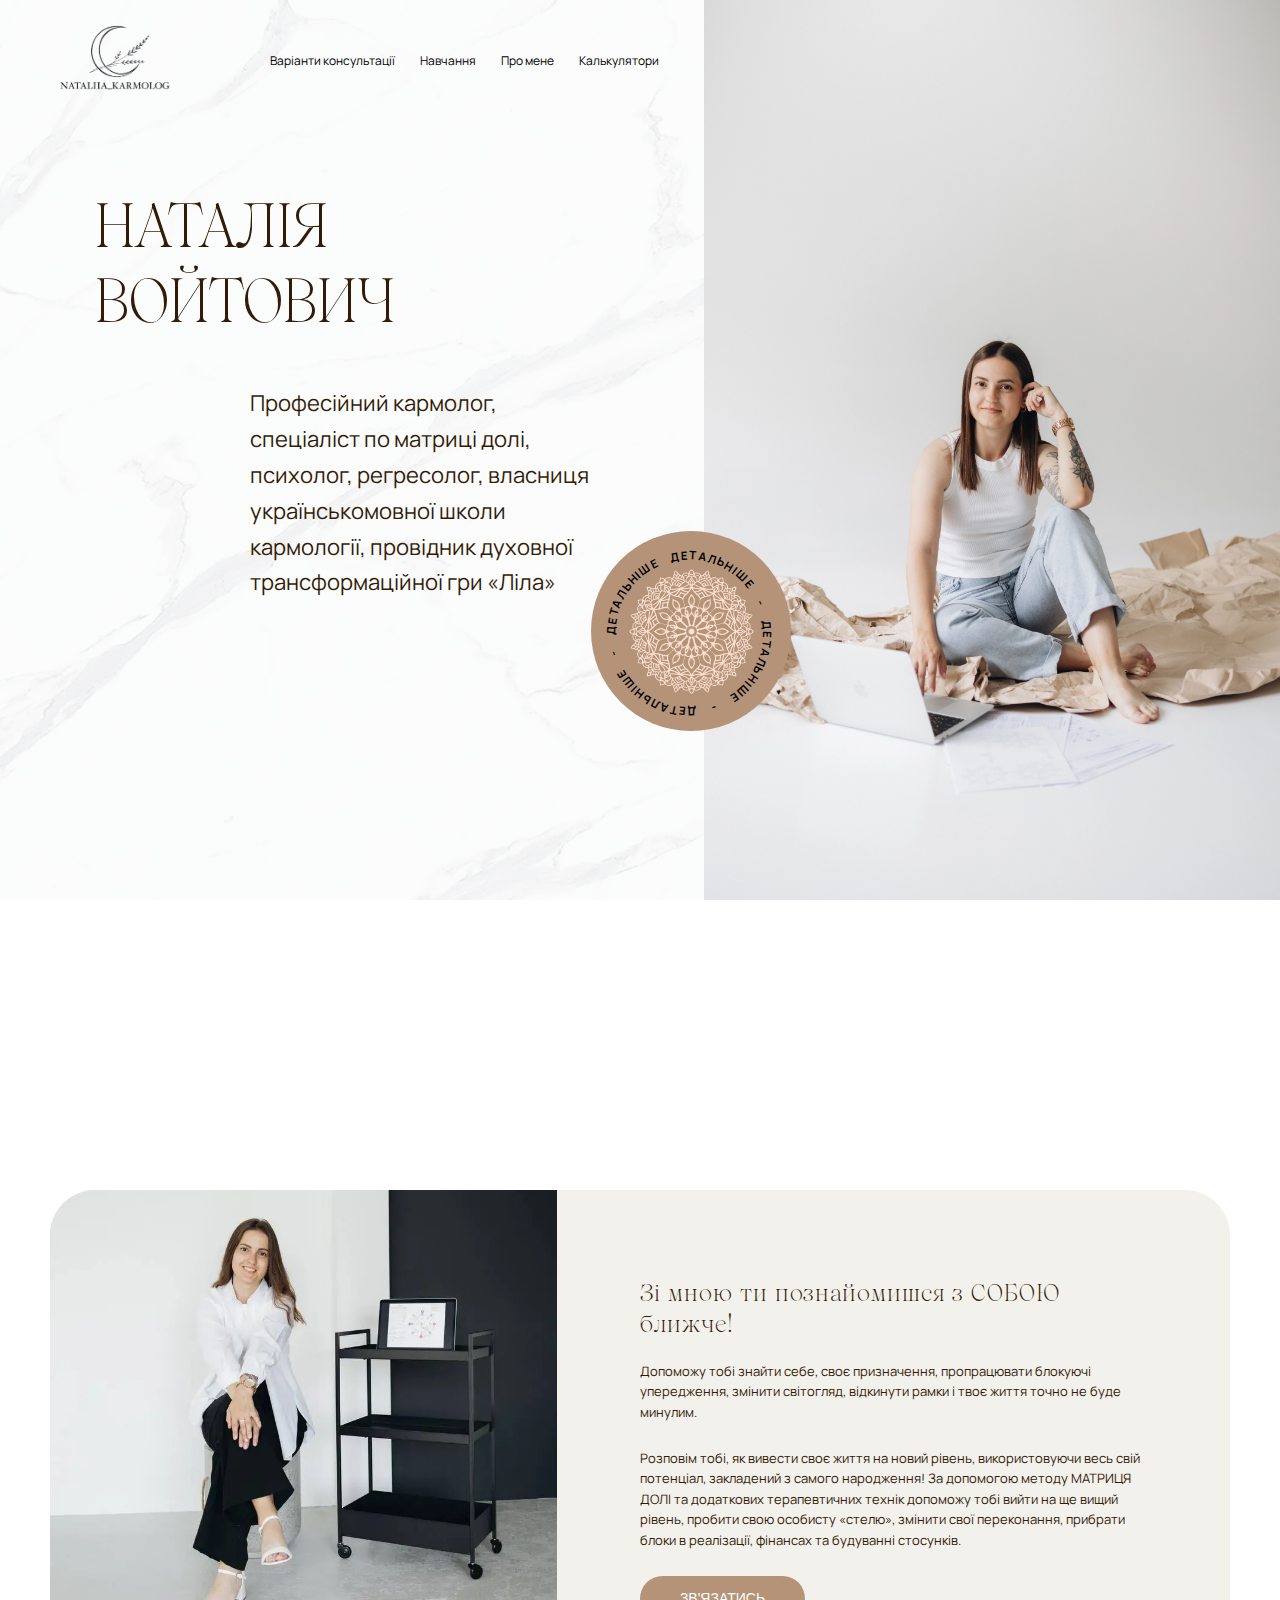
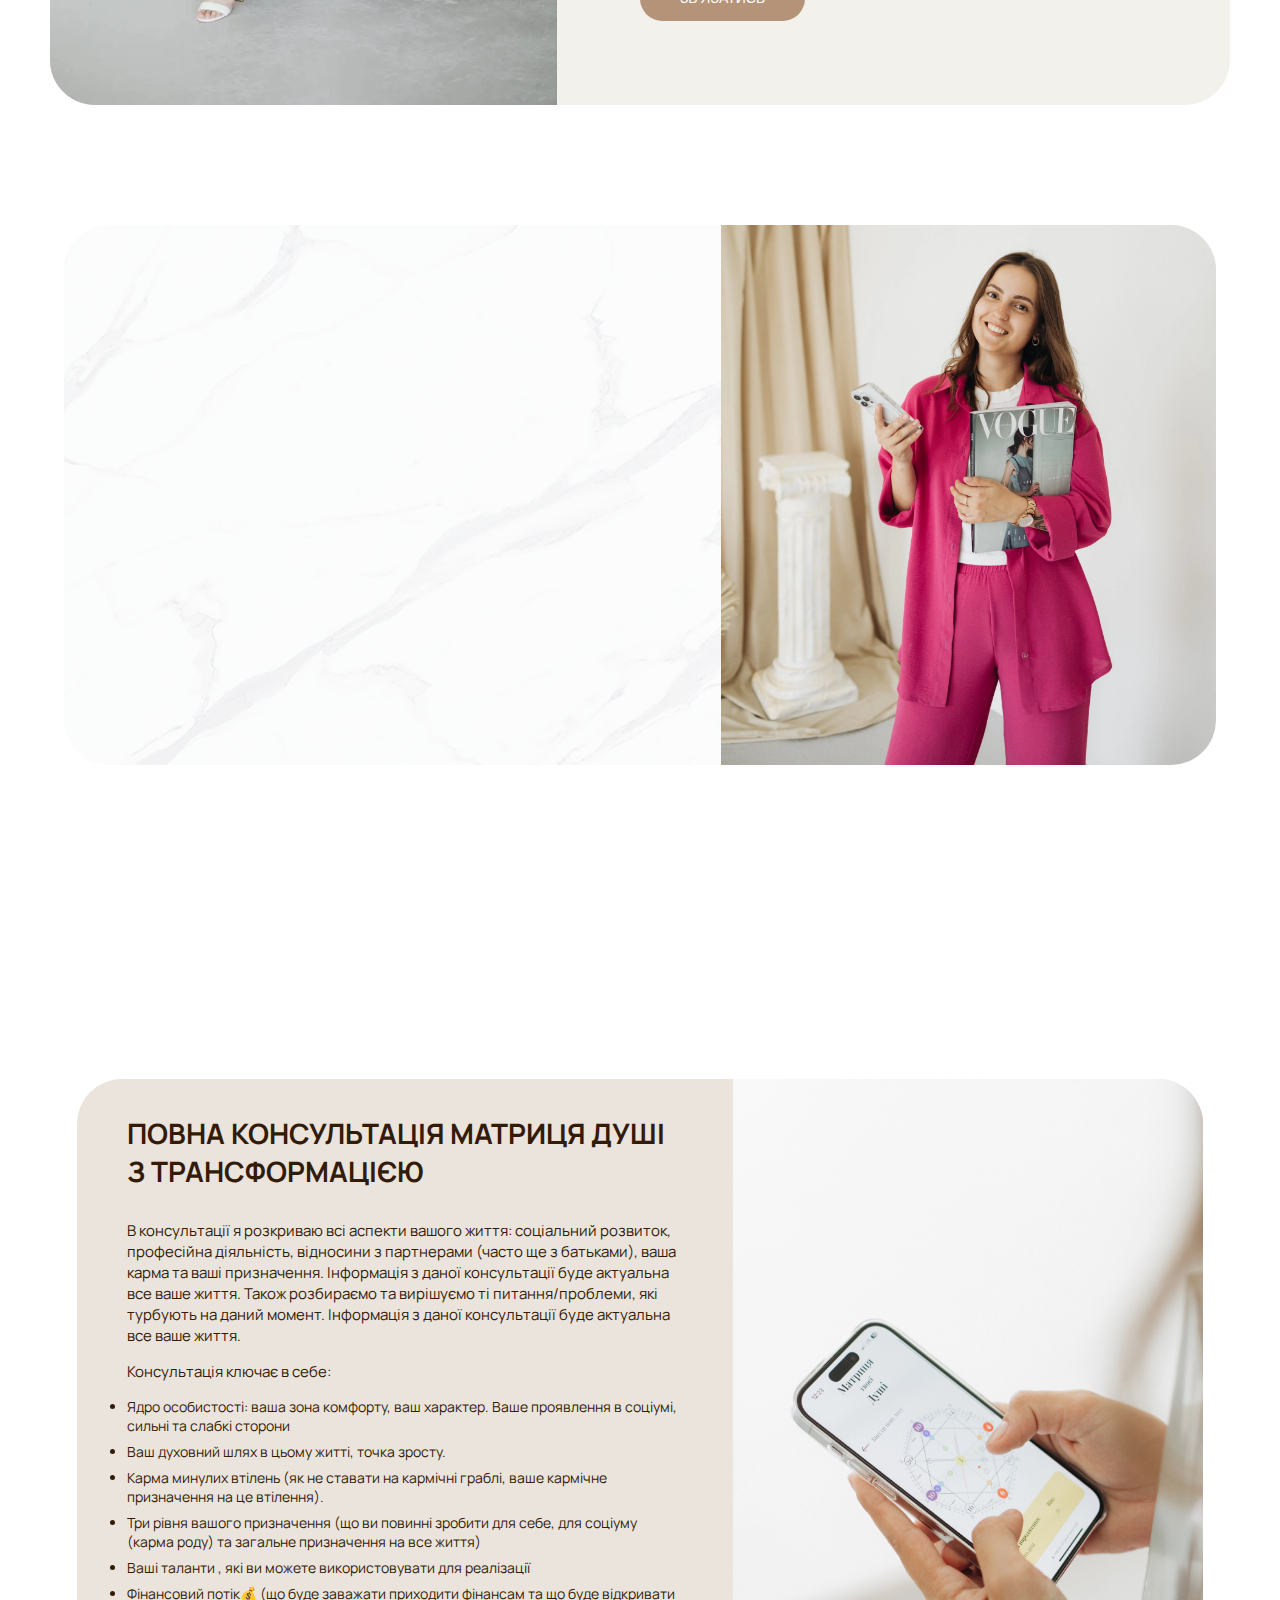
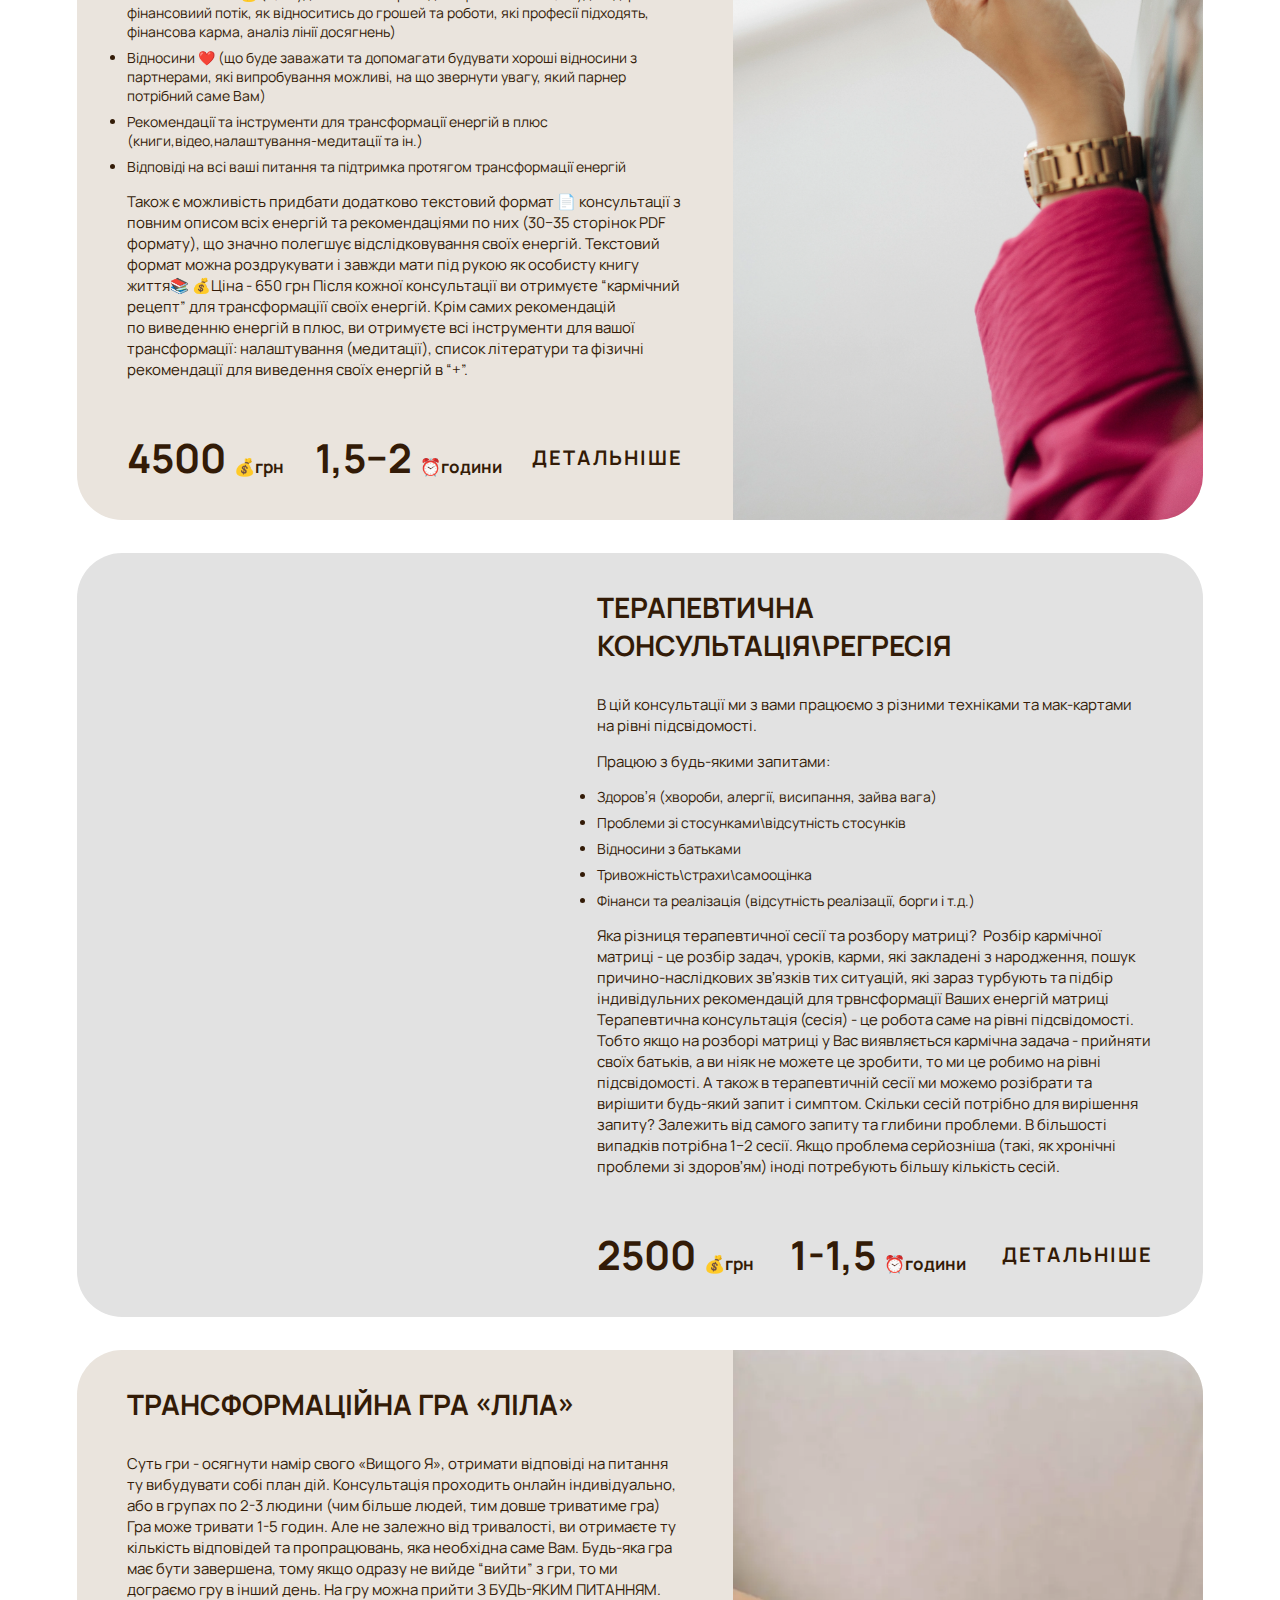
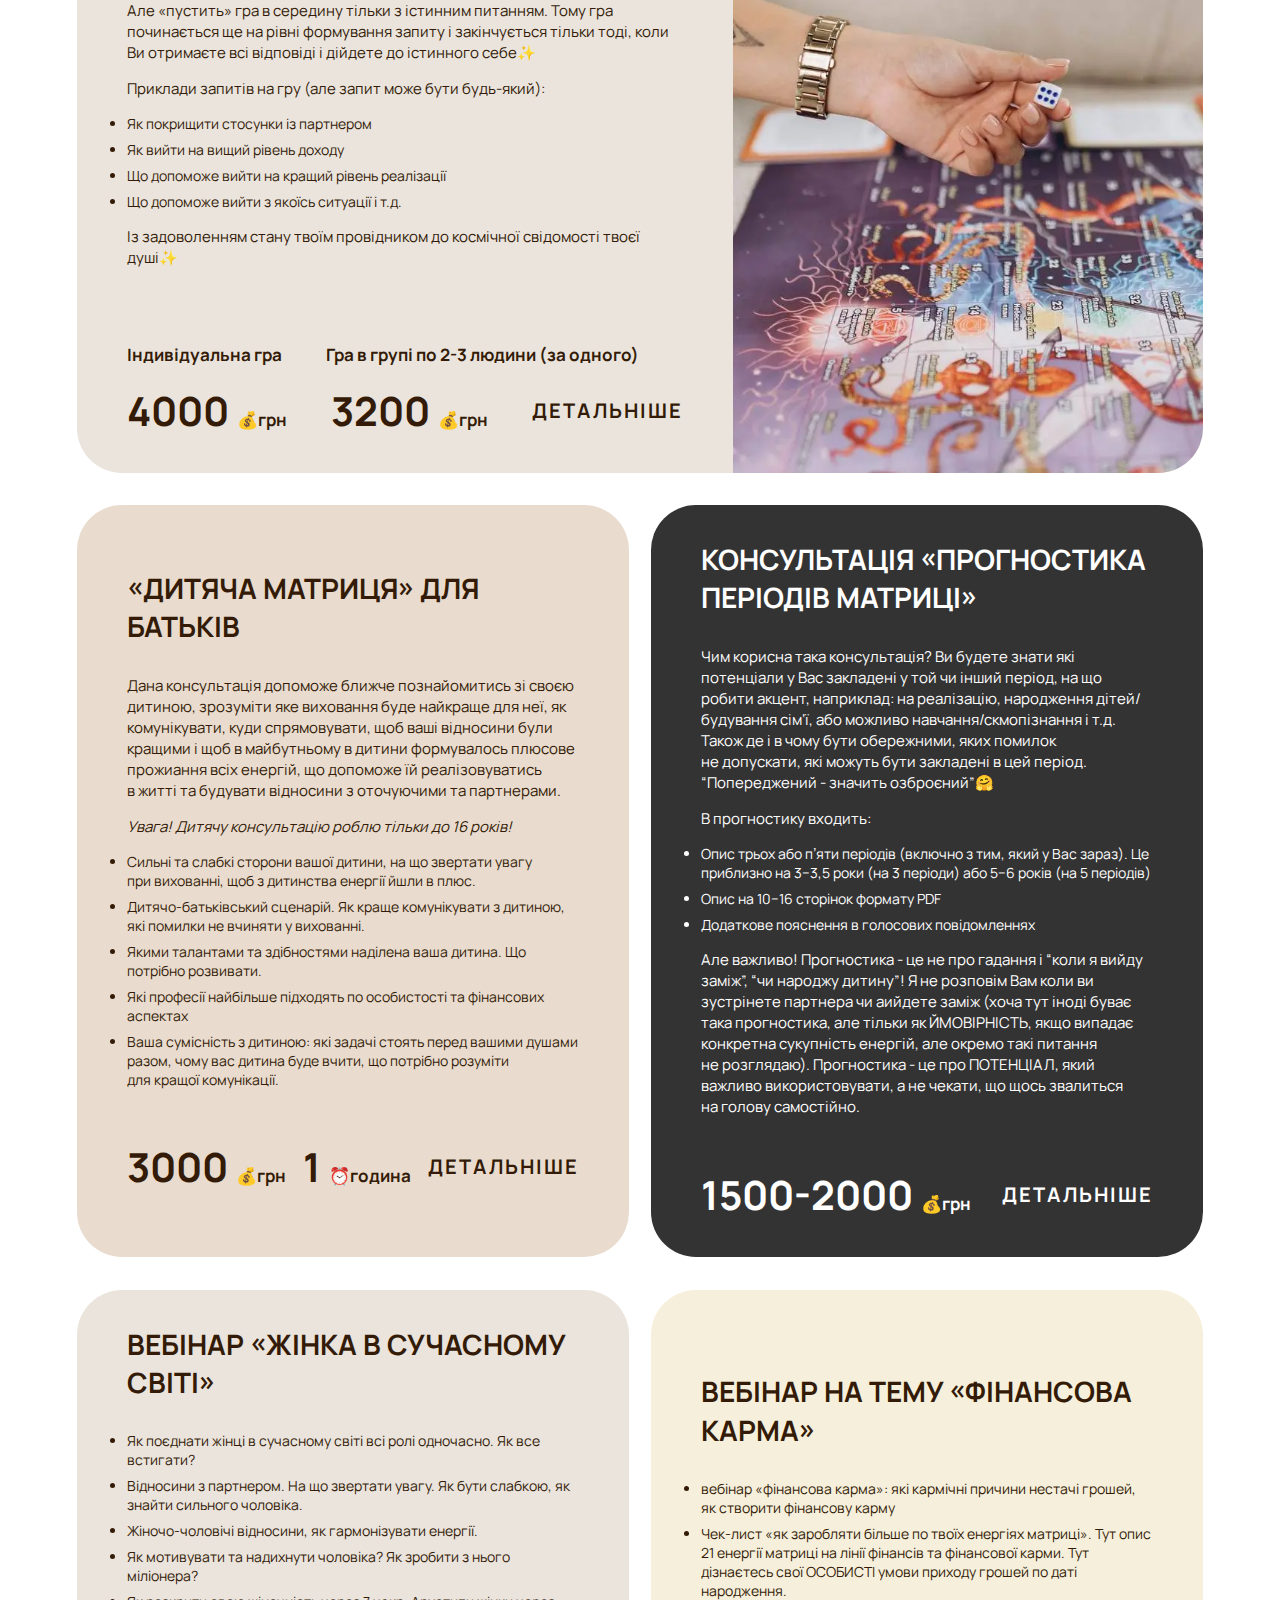
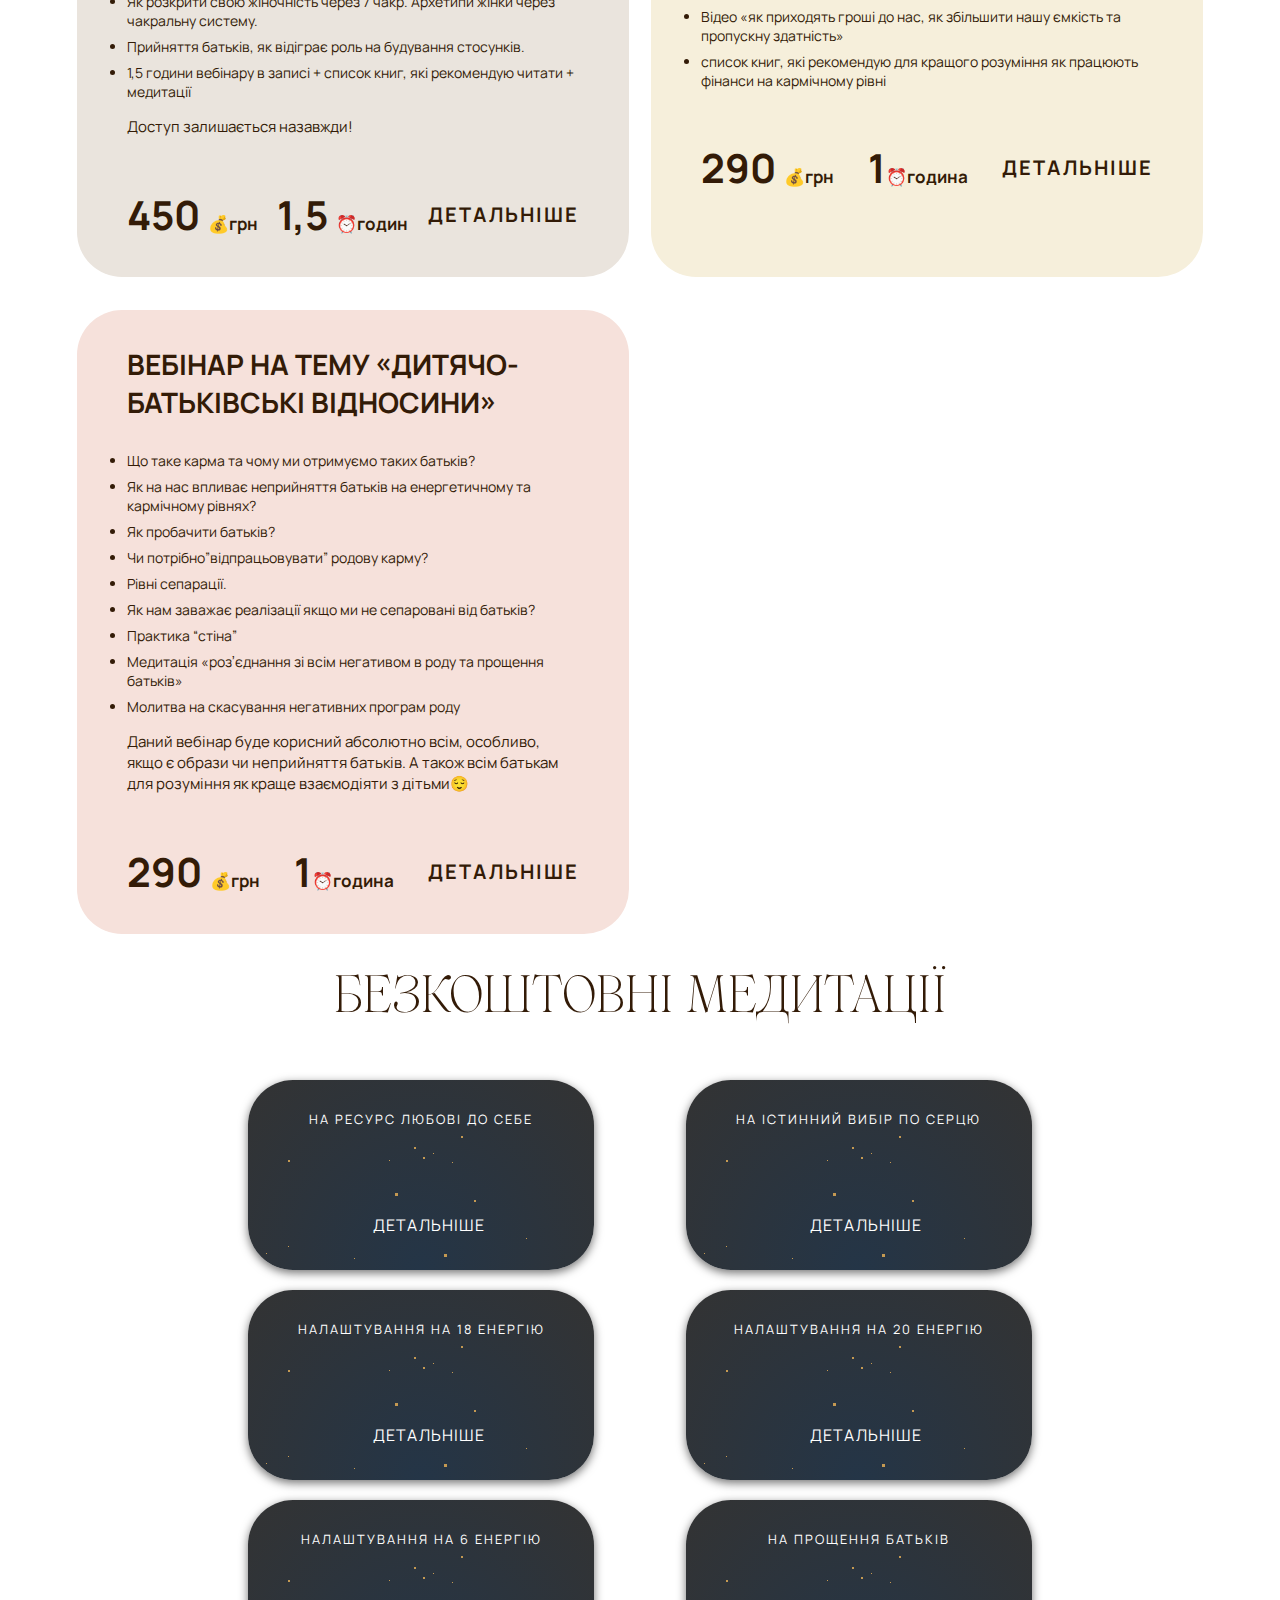
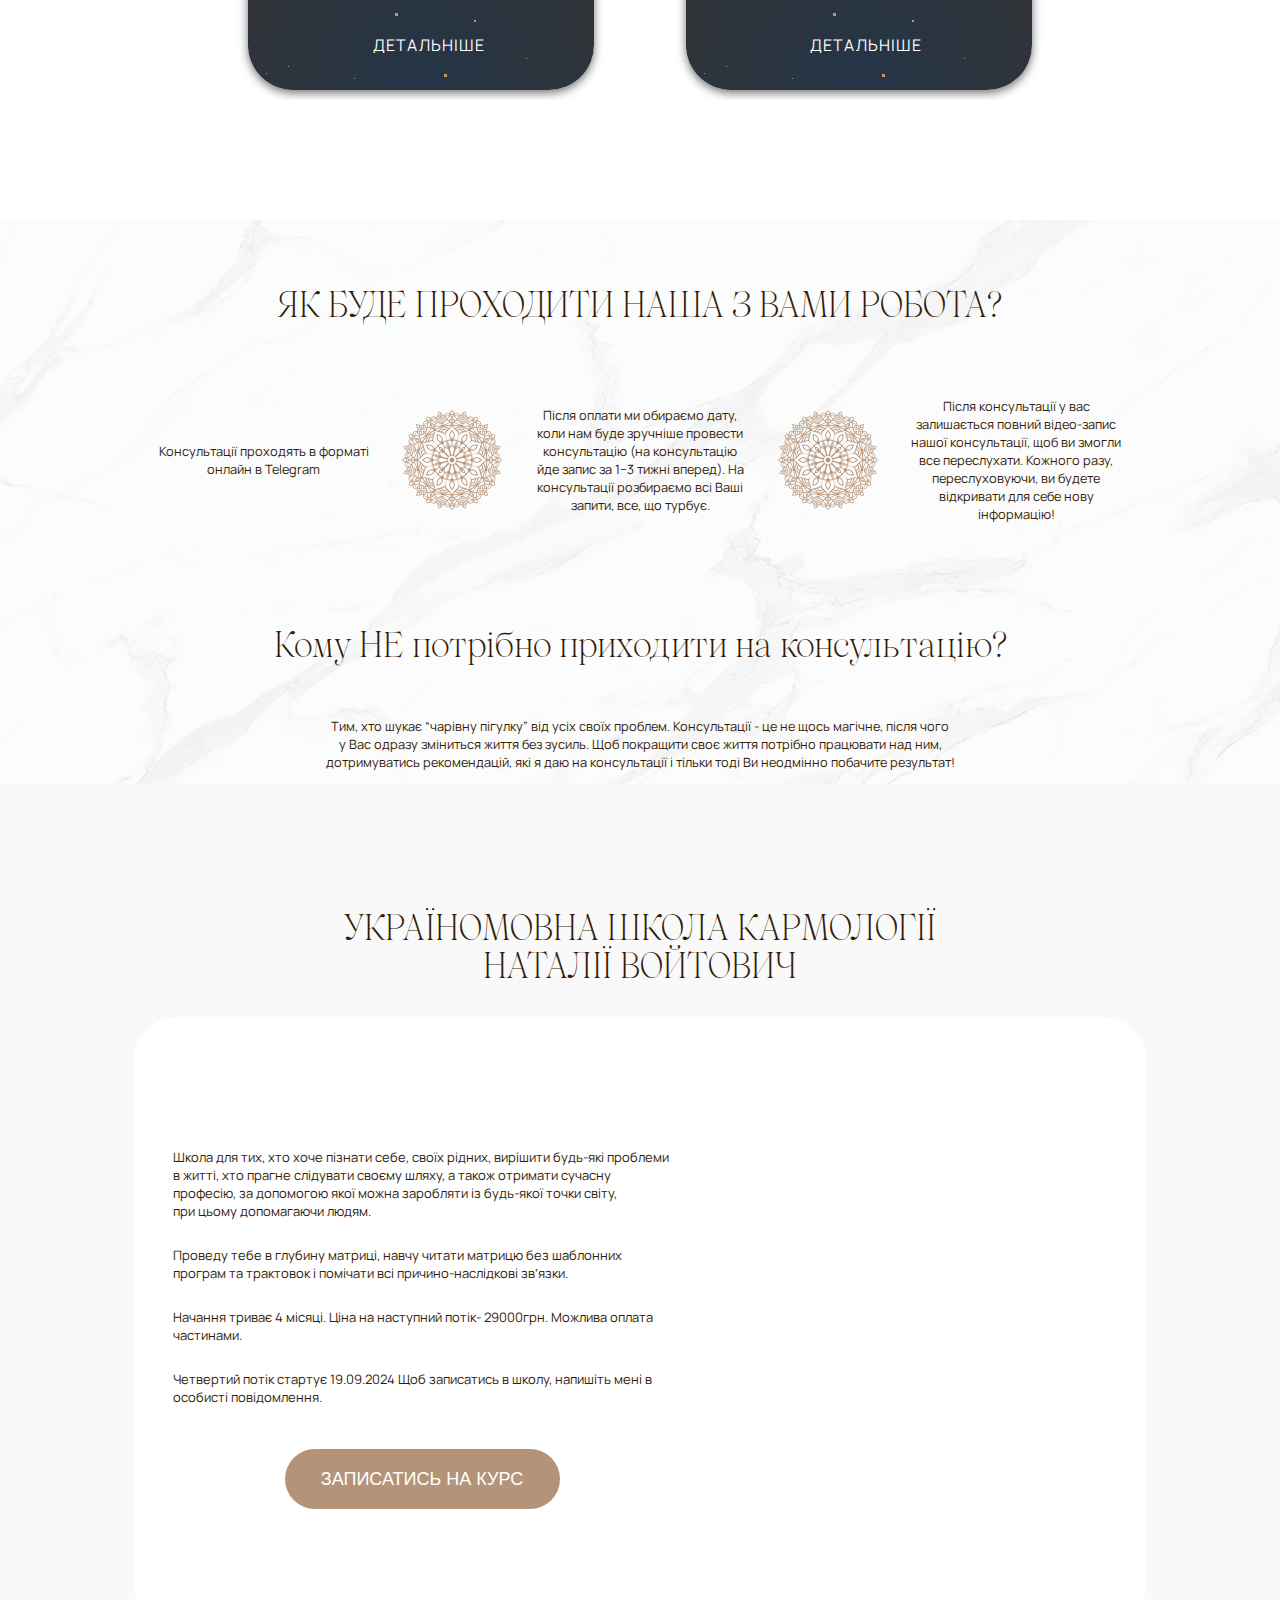
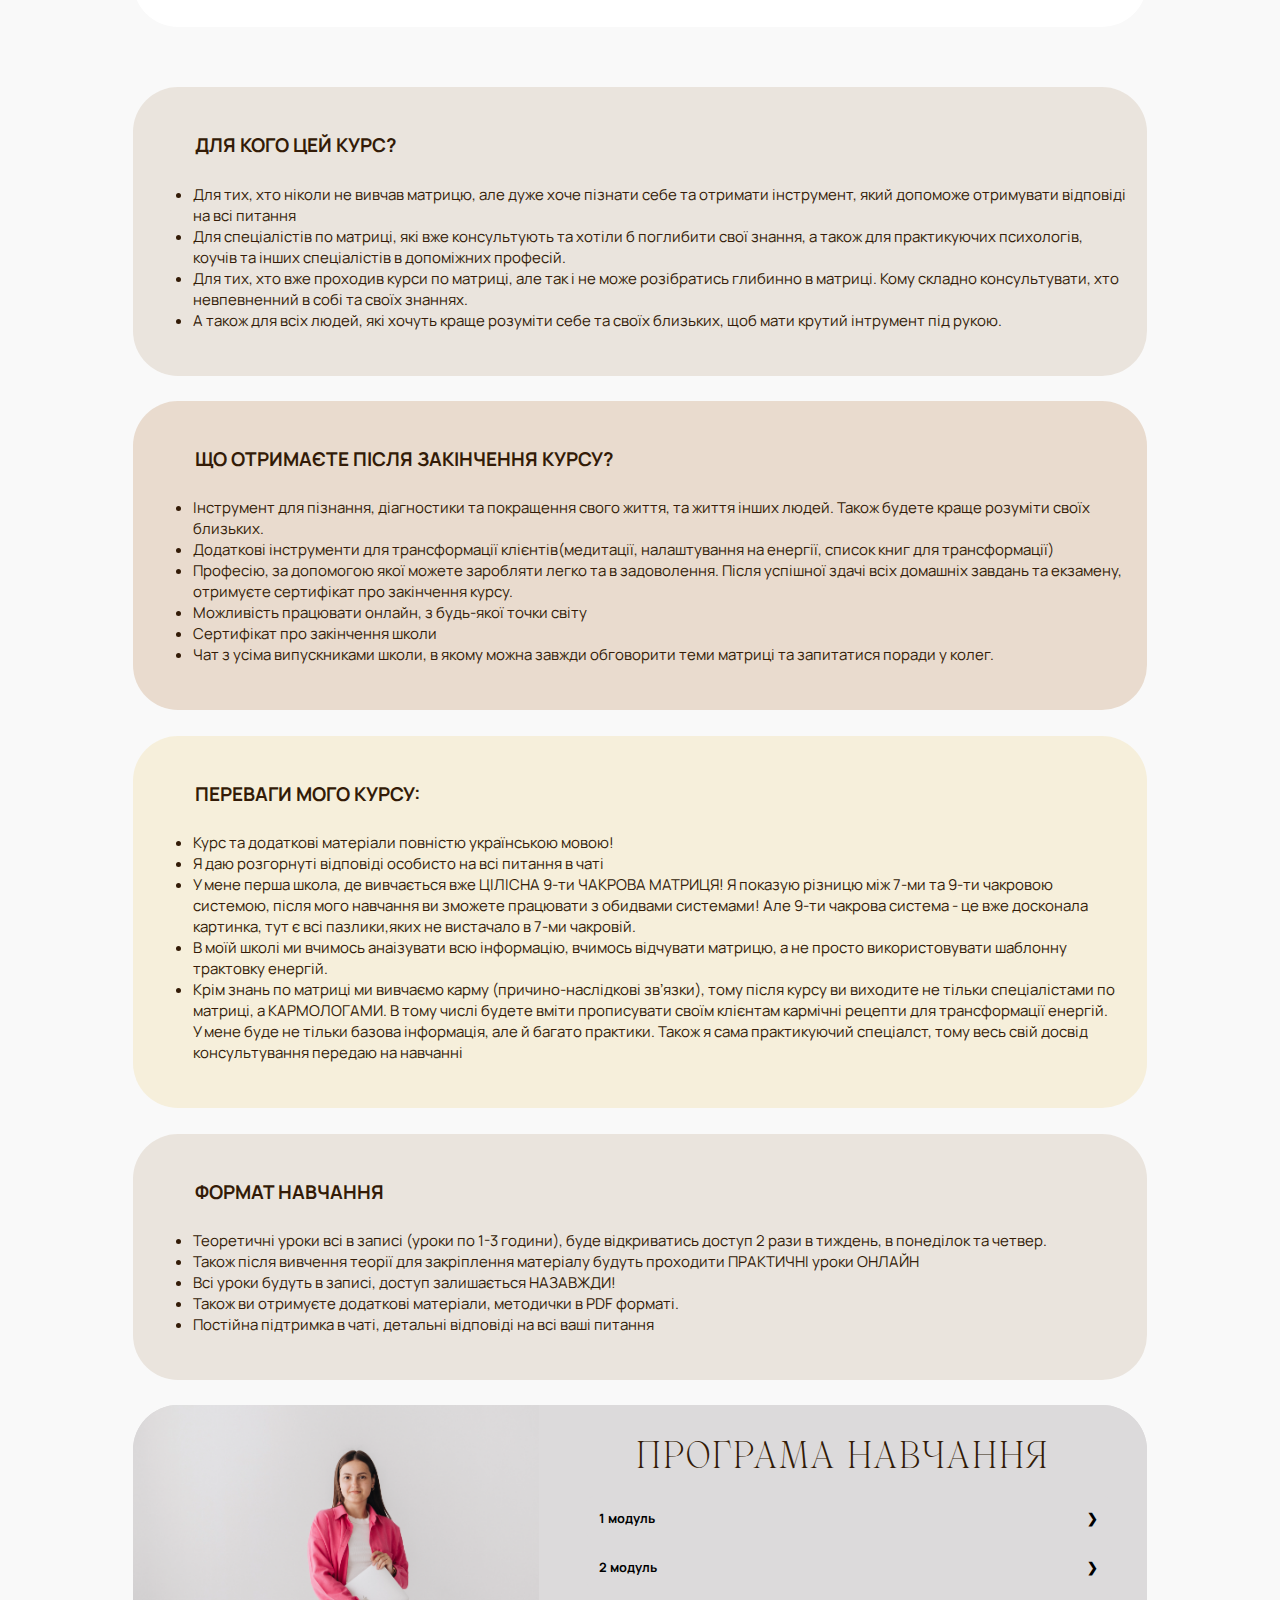
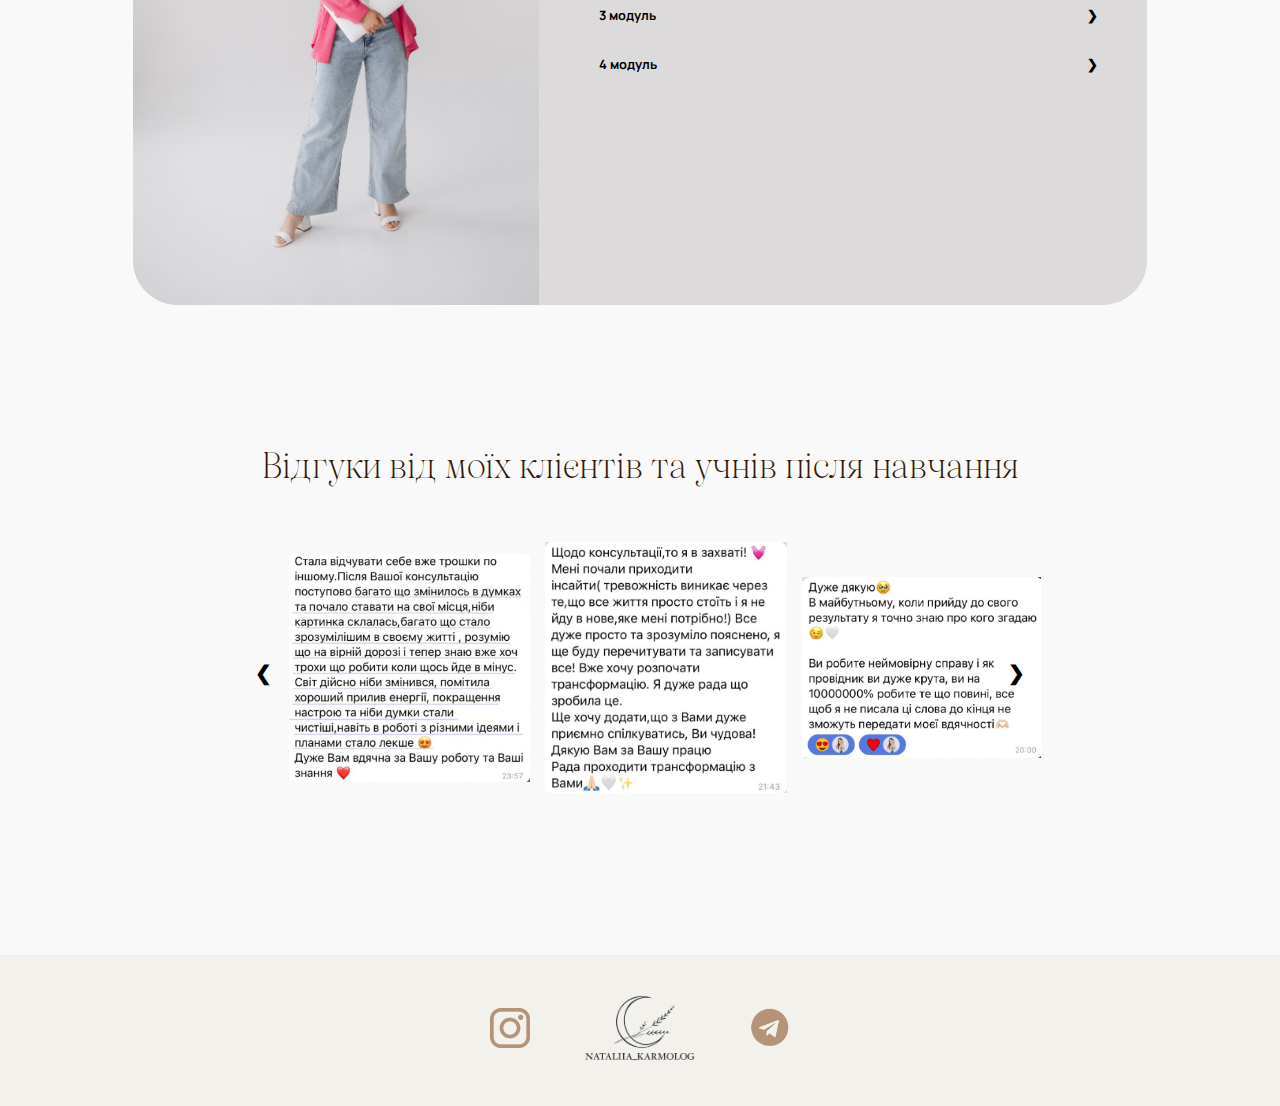
==== commit 43384cfa: "Update index.html" ====
--- a/index.html
+++ b/index.html
@@ -506,19 +506,17 @@
             <div class="numerology-school-wrapper">
                <div class="numerology-school-text">
                   <p>Школа для тих, хто хоче пізнати себе, своїх рідних, вирішити будь-які проблеми в житті, хто прагне
-                     слідувати своєму шляху, а також отримати сучасну професію, за допомогою якої можна заробляти легко
-                     і з
-                     будь-якої точки світу, при цьому допомагаючи людям.</p>
+                     слідувати своєму шляху, а також отримати сучасну професію, за допомогою якої можна заробляти
+                     із будь-якої точки світу, при цьому допомагаючи людям.</p>
 
                   <p> Проведу тебе в глубину матриці, навчу читати матрицю без шаблонних програм та трактовок і помічати
                      всі
                      причино-наслідкові звʼязки.</p>
 
-                  <p> Начання триває 4 місяці. Ціна на наступний потік- 730$ (30000грн) Можлива оплата частинами. </p>
+                  <p> Начання триває 4 місяці. Ціна на наступний потік- 29000грн. Можлива оплата частинами. </p>
 
                   <p> Четвертий потік стартує 19.09.2024
-                     Щоб записатись в школу, напишіть мені в особисті повідомлення. А також заповніть анкету передзапису, 
-                     щоб гарантовано отримати місце в школі, а також спеціальну ціну!
+                     Щоб записатись в школу, напишіть мені в особисті повідомлення.
                   </p>
                   <a target="_blank" rel="noreferrer"
                      href="https://forms.gle/aLCCiGW21QNpBfqcA"><button>ЗАПИСАТИСЬ НА КУРС</button></a>
@@ -657,6 +655,10 @@
                                           <li>Практика. Принцип прочитання матриці, розбір матриці, трійки енергій.</li>
                                           <li>Дзеркальні матриці + закрита матриця. </li>
                                           <li>Поглиблинний розбір матриці на прикладах.</li>
+                                          <li>Консультування близнюків/двійнят. Консультування дітей від 15-ти.
+                                             Народились в одну дату, записали в іншу. Захист себе перед консультацією,
+                                             налаштування на
+                                             консультацію</li>
                                        </ul>
                                     </div>
                                  </div>
@@ -665,25 +667,12 @@
                                     <label class="tab-label" for="chck4">4 модуль</label>
                                     <div class="tab-content">
                                        <ul class="according-ul">
-                                          <li>Консультування близнюків/двійнят. Консультування дітей від 15-ти.
-                                             Народились в одну дату, записали в іншу. Захист себе перед консультацією,
-                                             налаштування на
-                                             консультацію
-                                          </li>
                                           <li>Як читати матриці людей, які на різних рівнях розвитку. Практика. </li>
                                           <li>Енергії року, матриця року, прогностика. </li>
                                           <li>Кармічний рецепт + всі інструменти для Вашої трансформації та
                                              трансформації Ваших
                                              клієнтів </li>
                                           <li>Практика пройденого матеріалу</li>
-                                       </ul>
-                                    </div>
-                                 </div>
-                                 <div class="tab">
-                                    <input type="checkbox" id="chck5">
-                                    <label class="tab-label" for="chck5">5 модуль</label>
-                                    <div class="tab-content">
-                                       <ul class="according-ul">
                                           <li>Етика консультування. </li>
                                           <li>Урок в подарунок від бухгалтера. Як працювати офіційно?</li>
                                           <li>Просування в інстаграм, особистий бренд, позиціонування виходячи з ваших
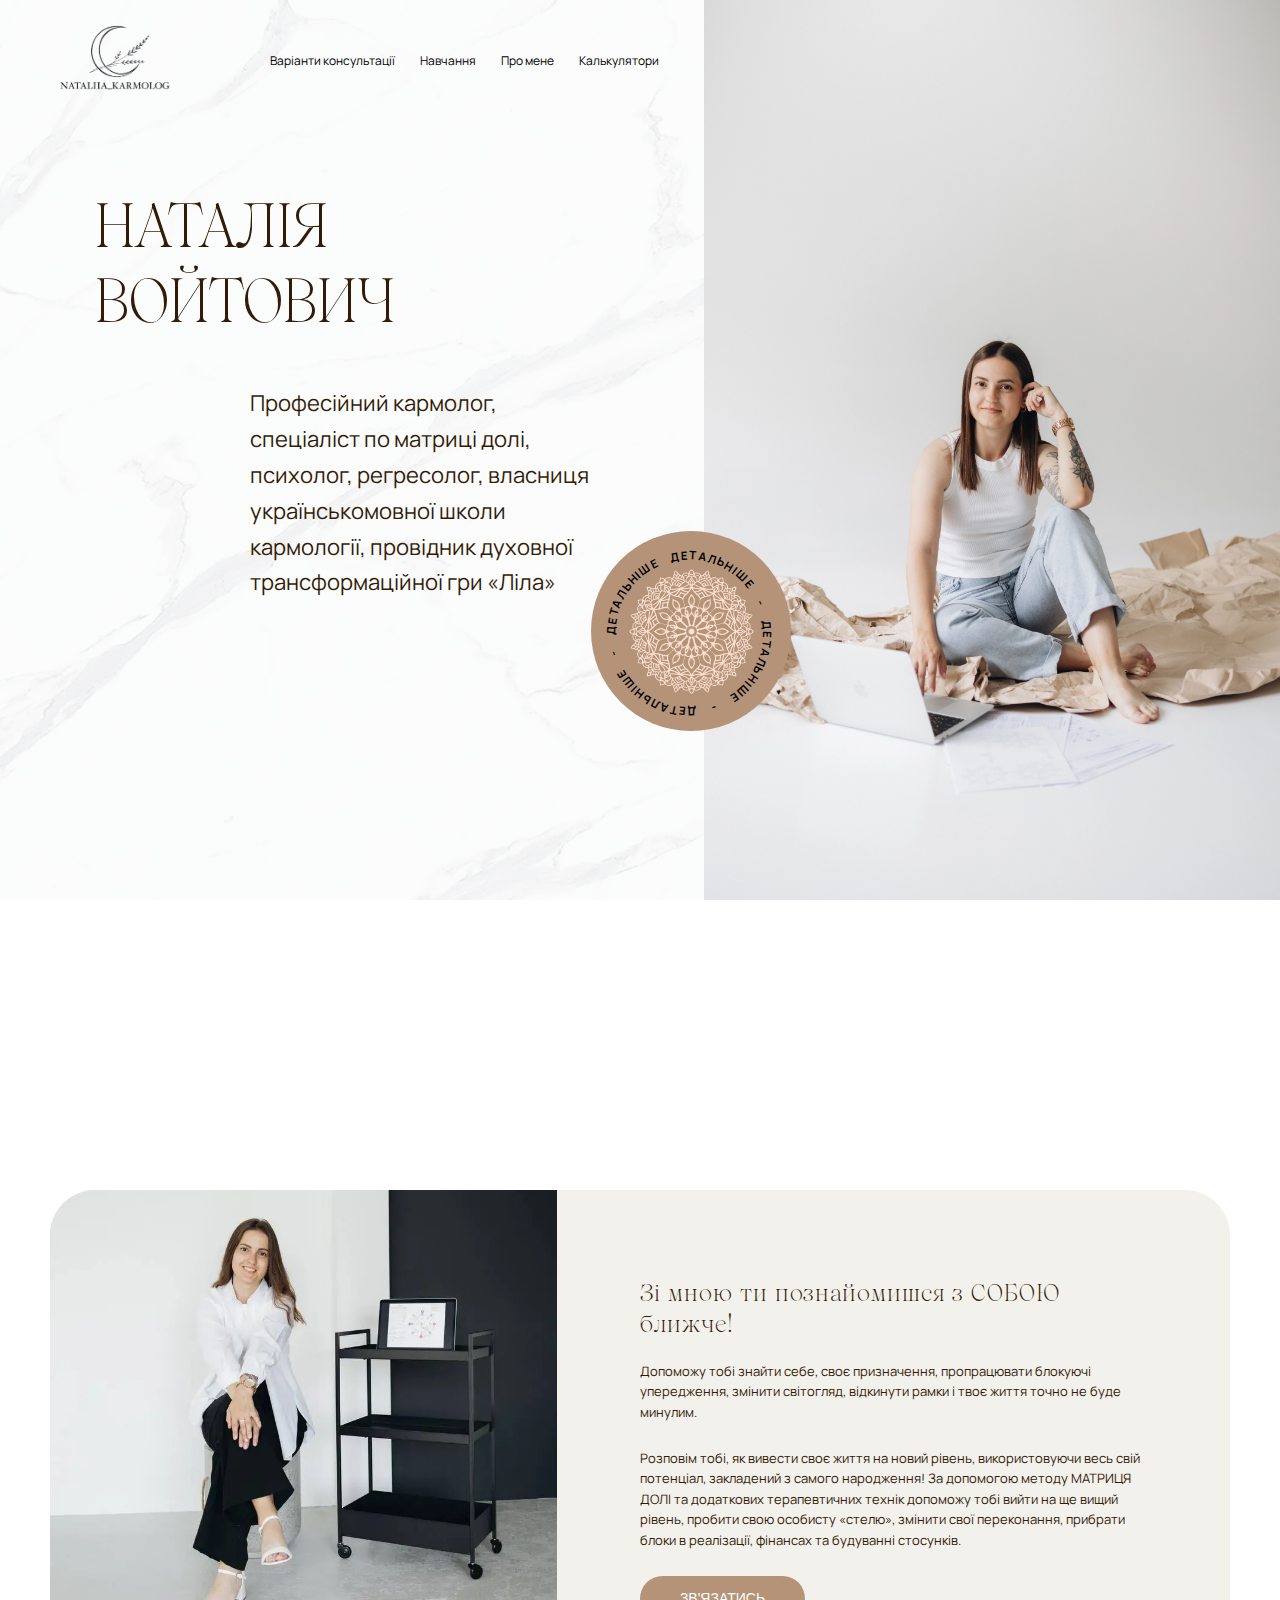
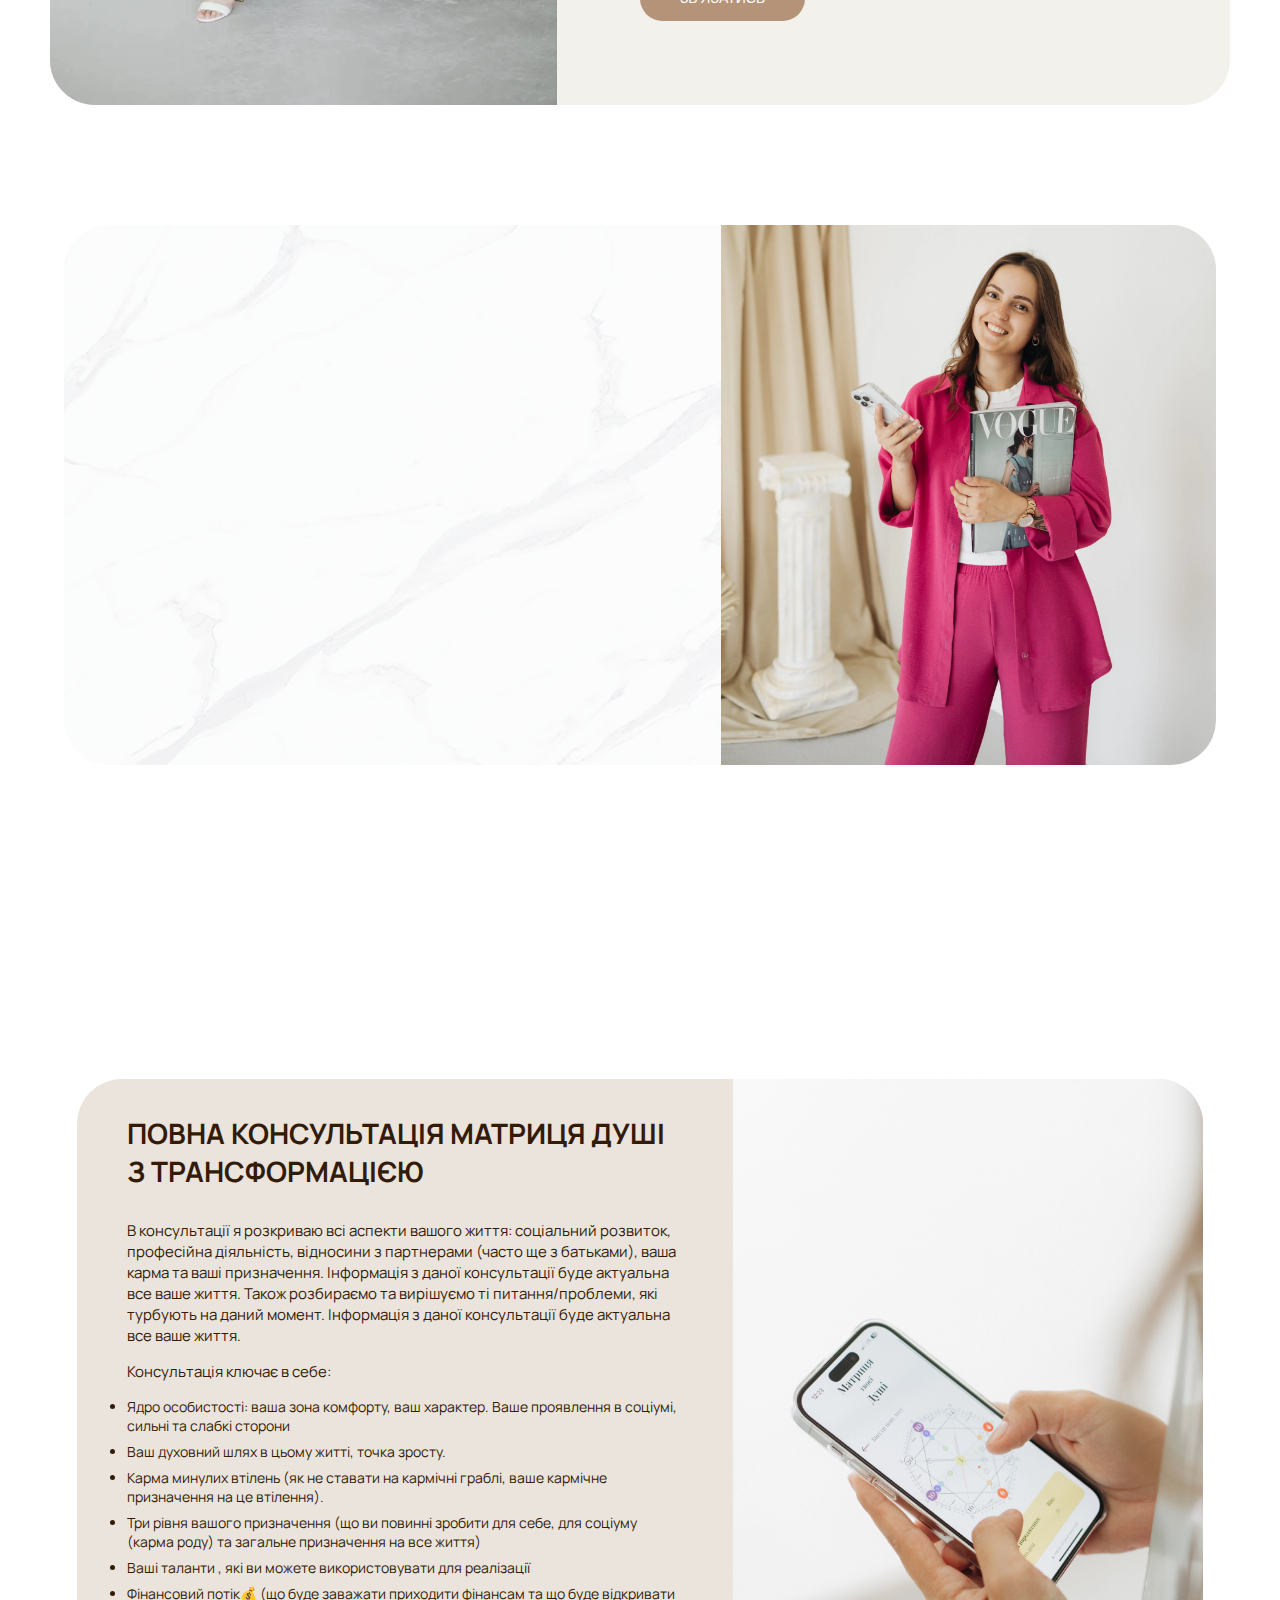
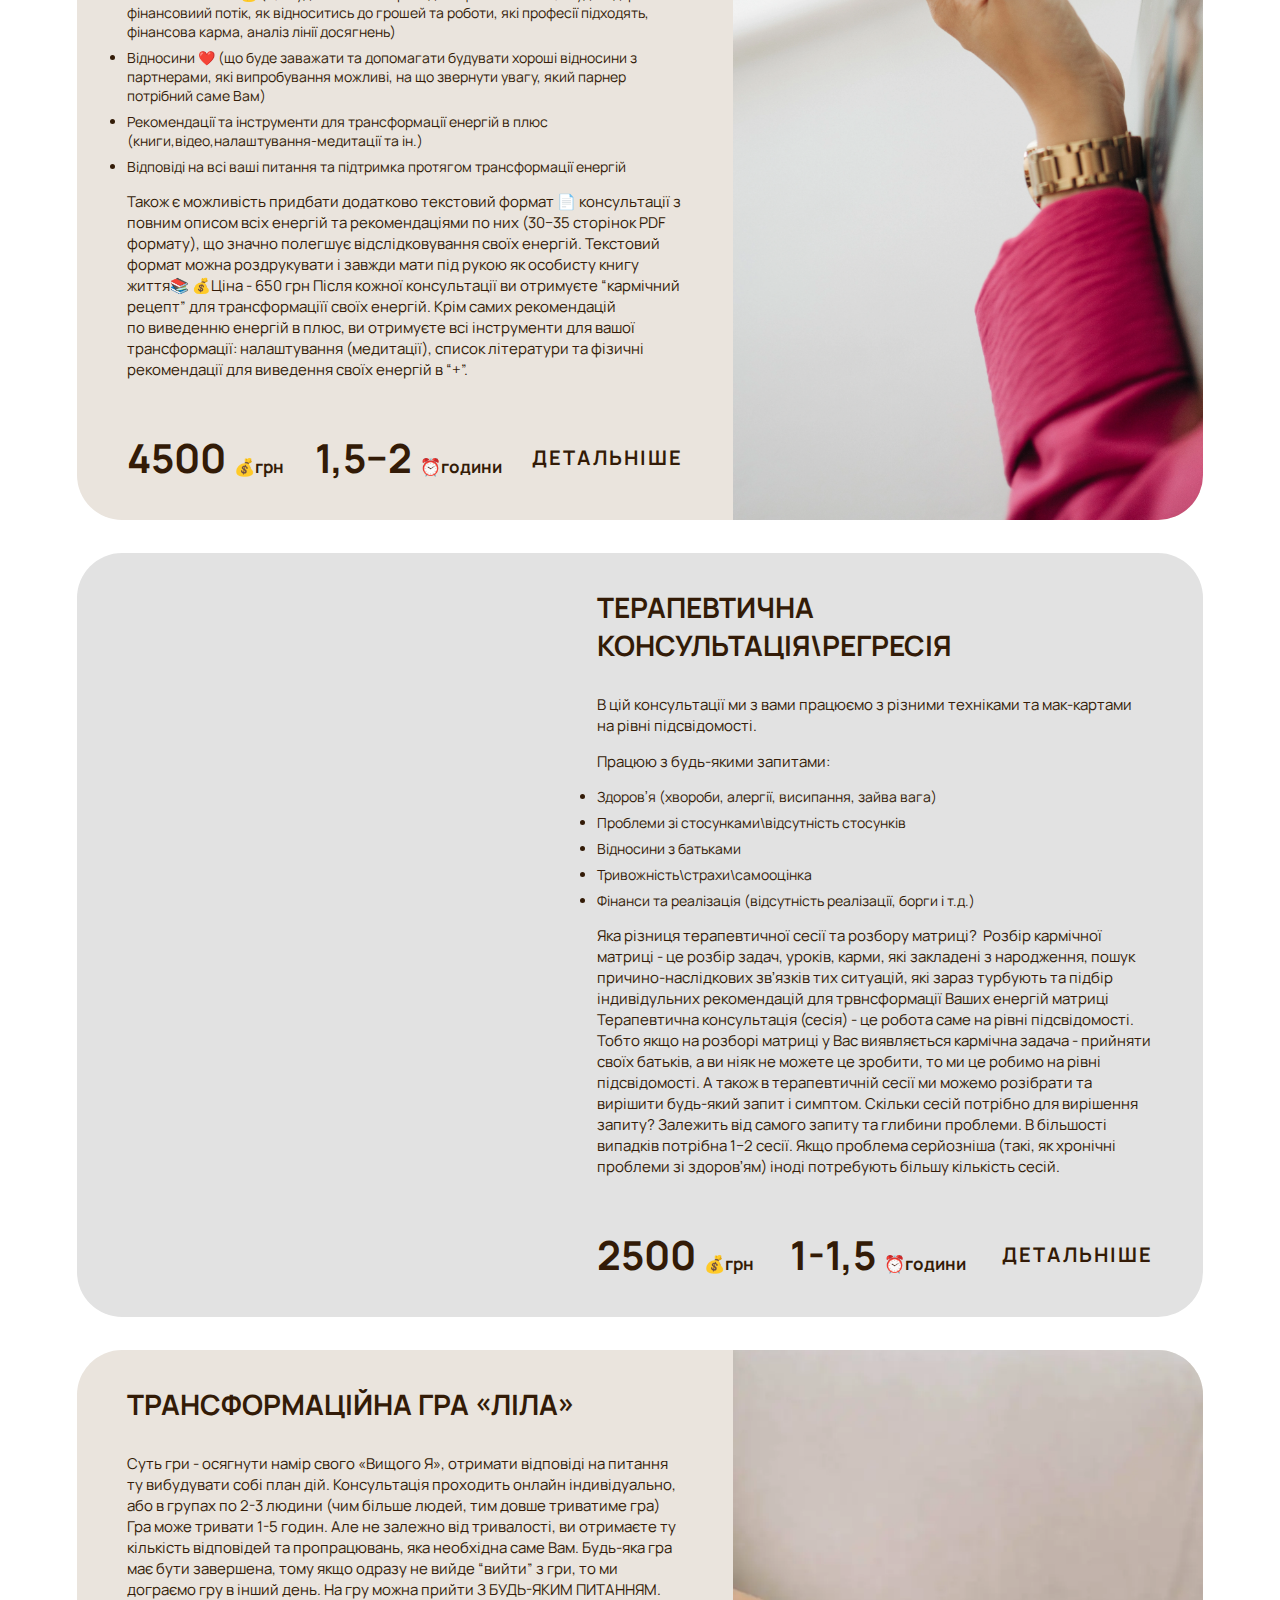
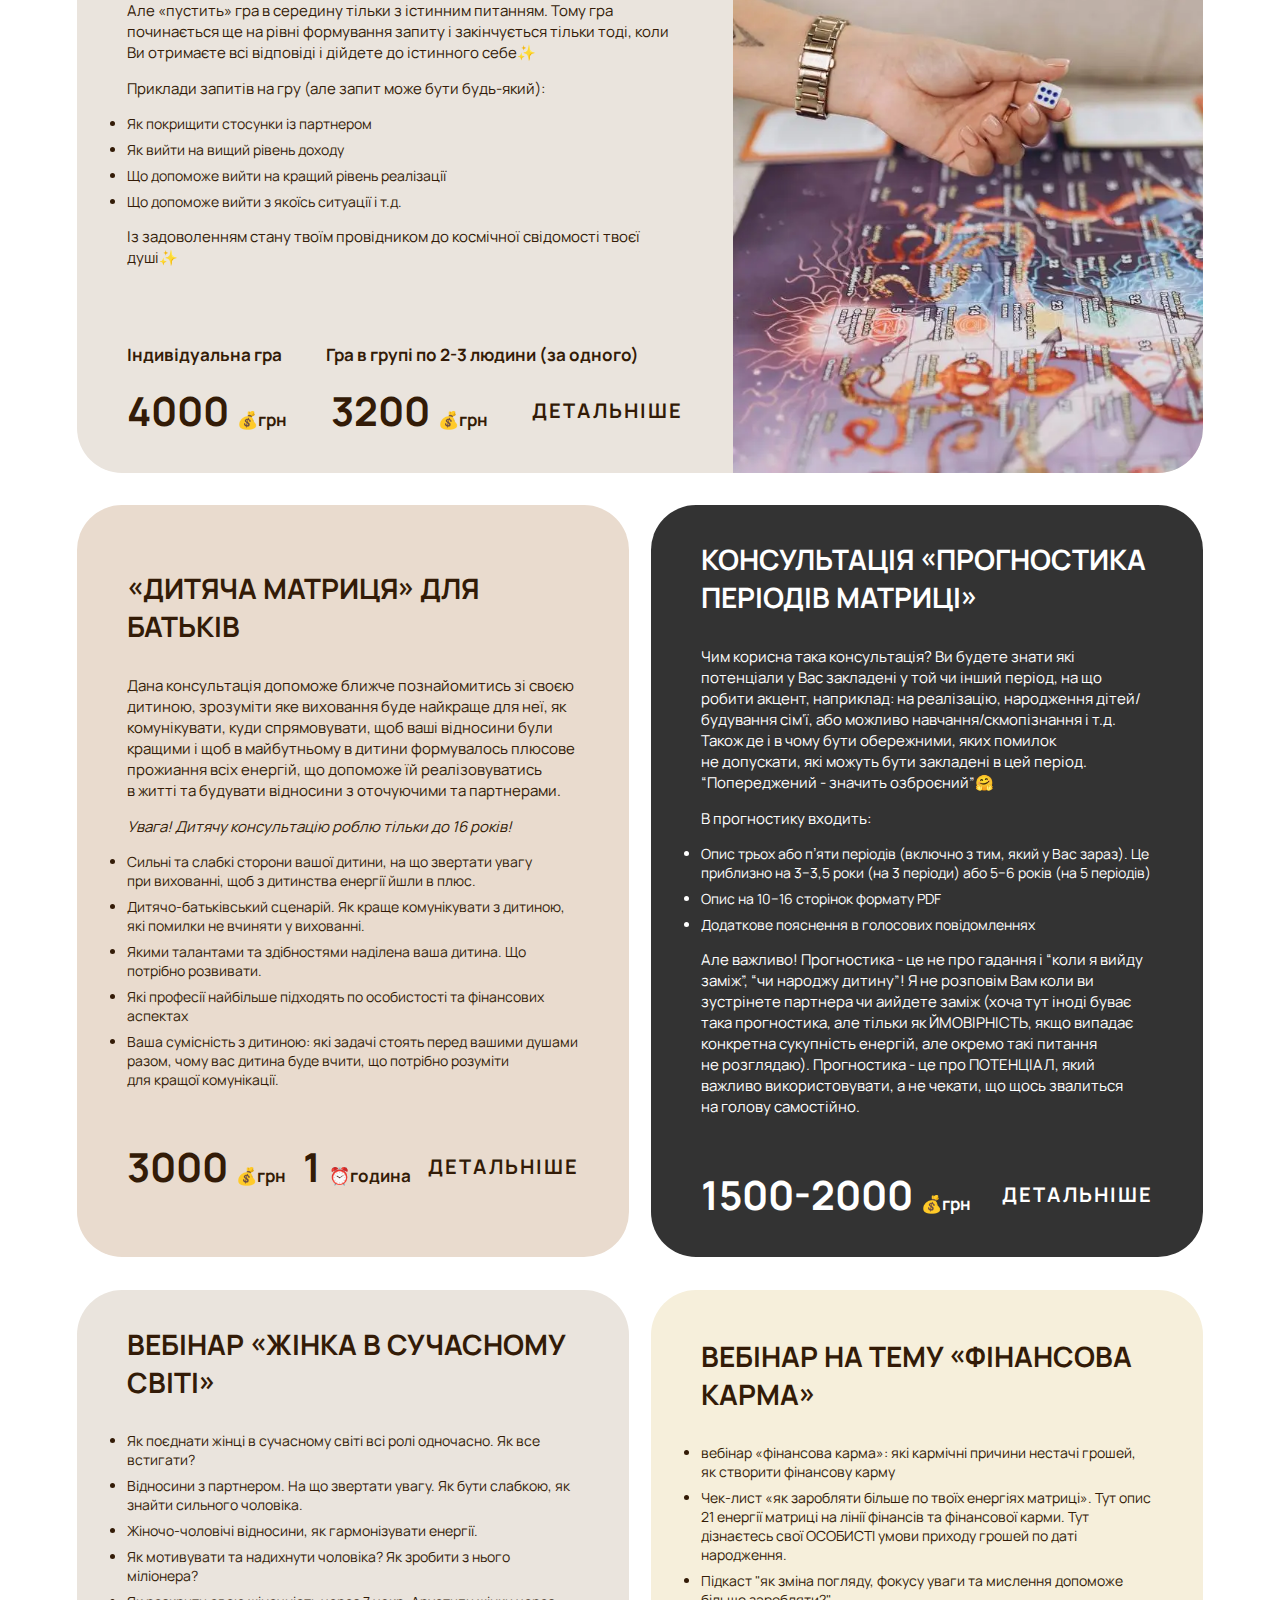
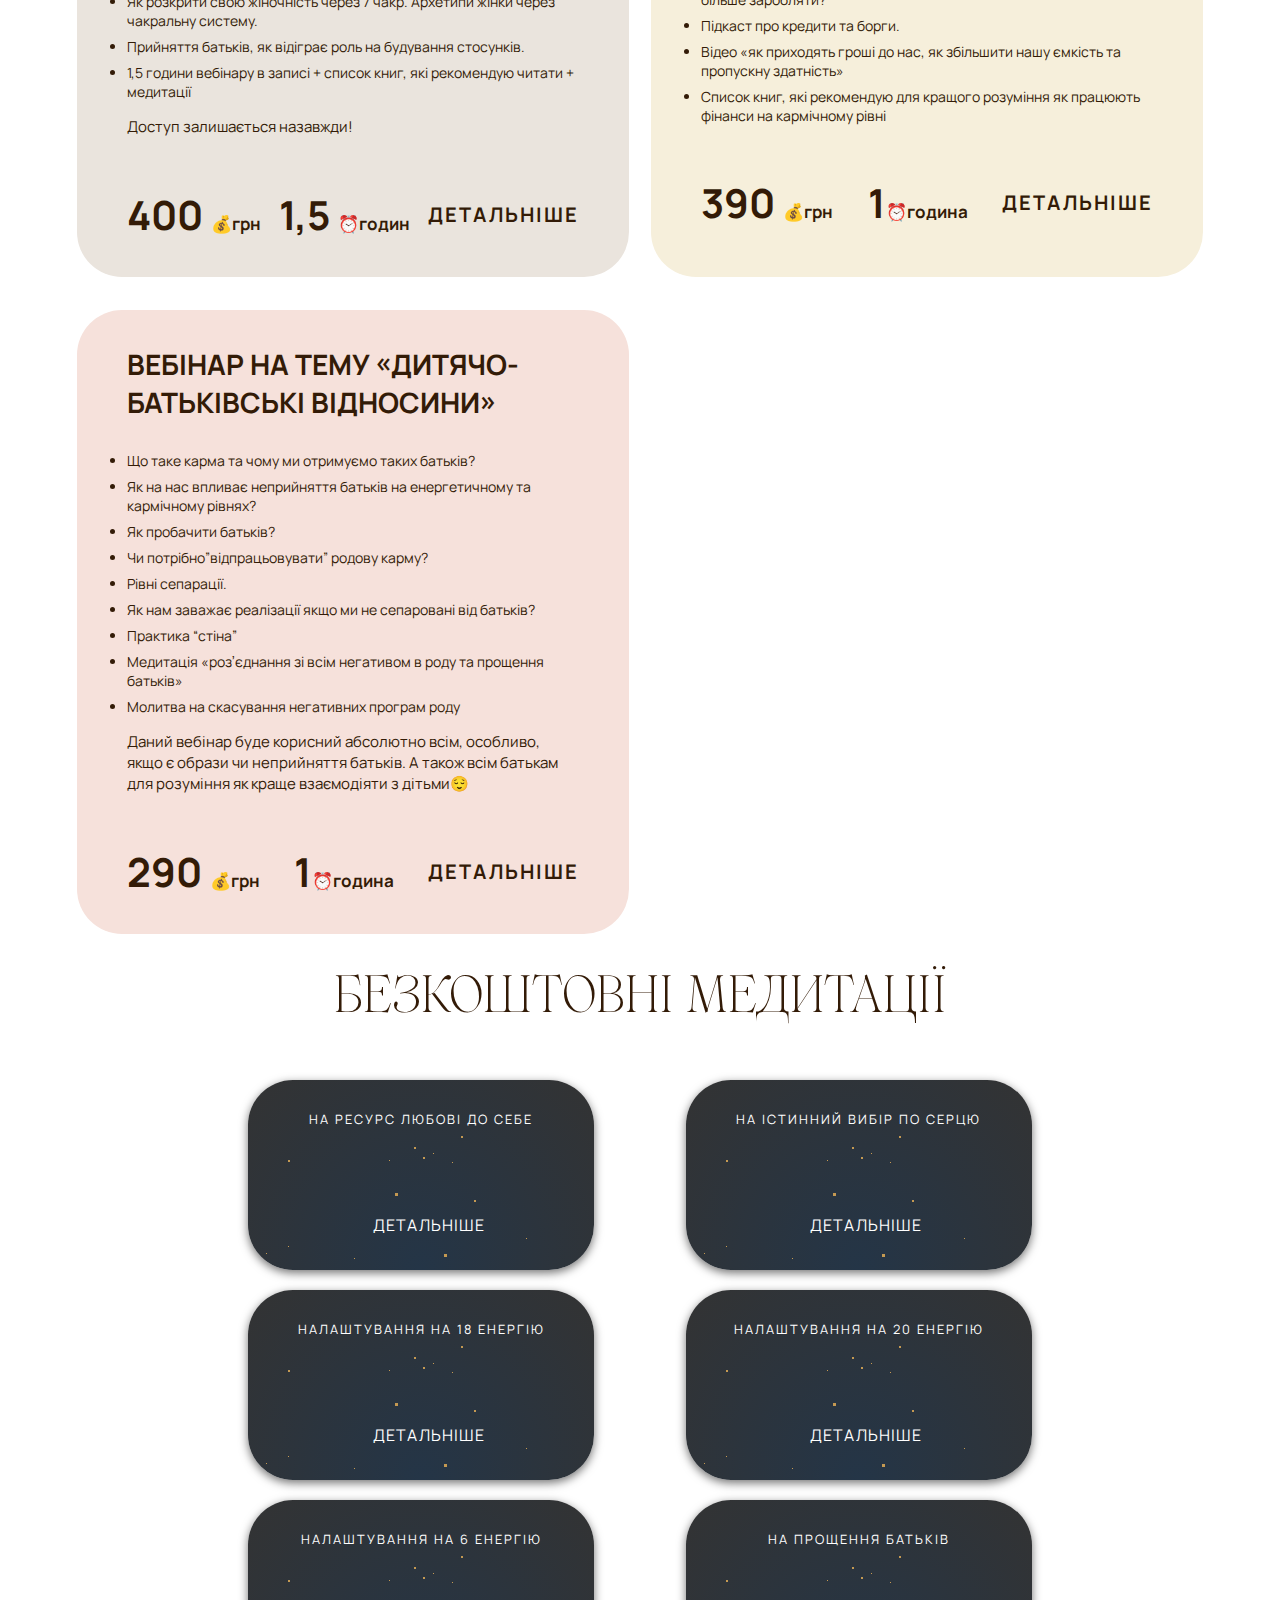
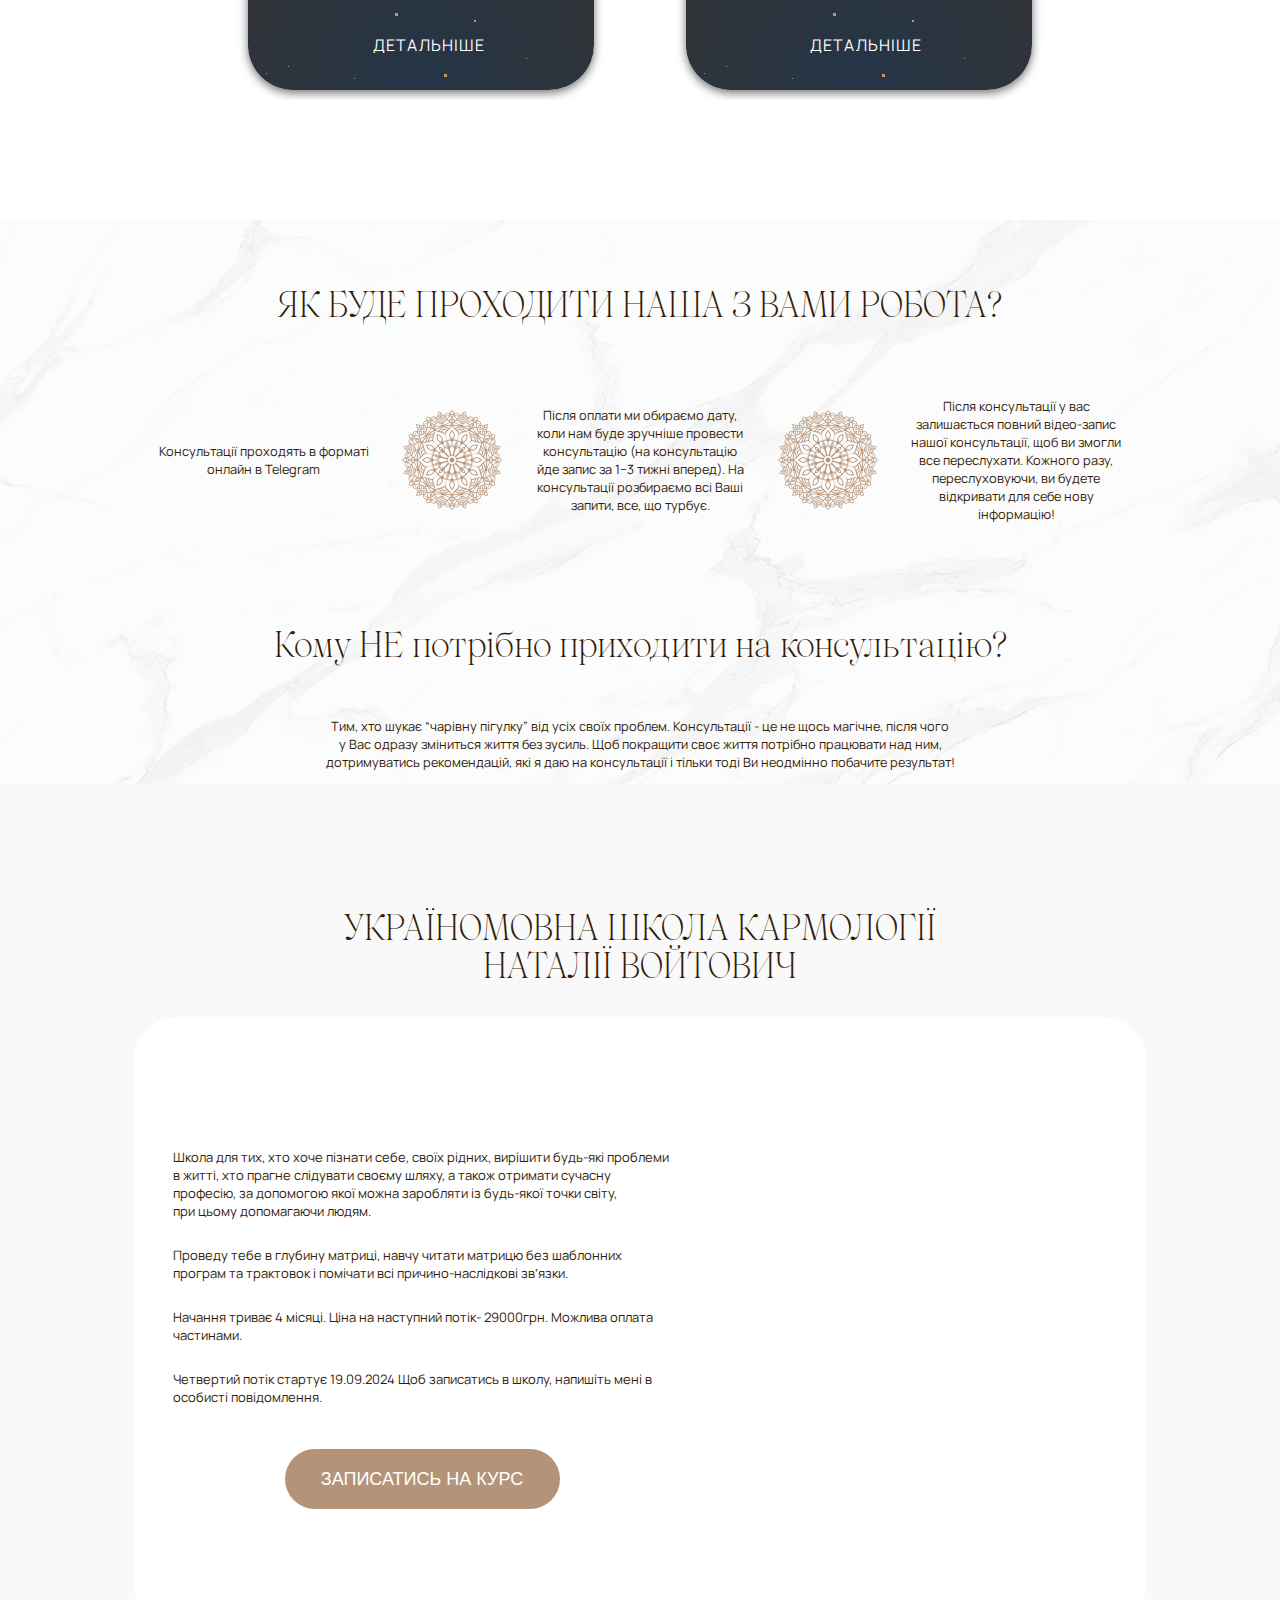
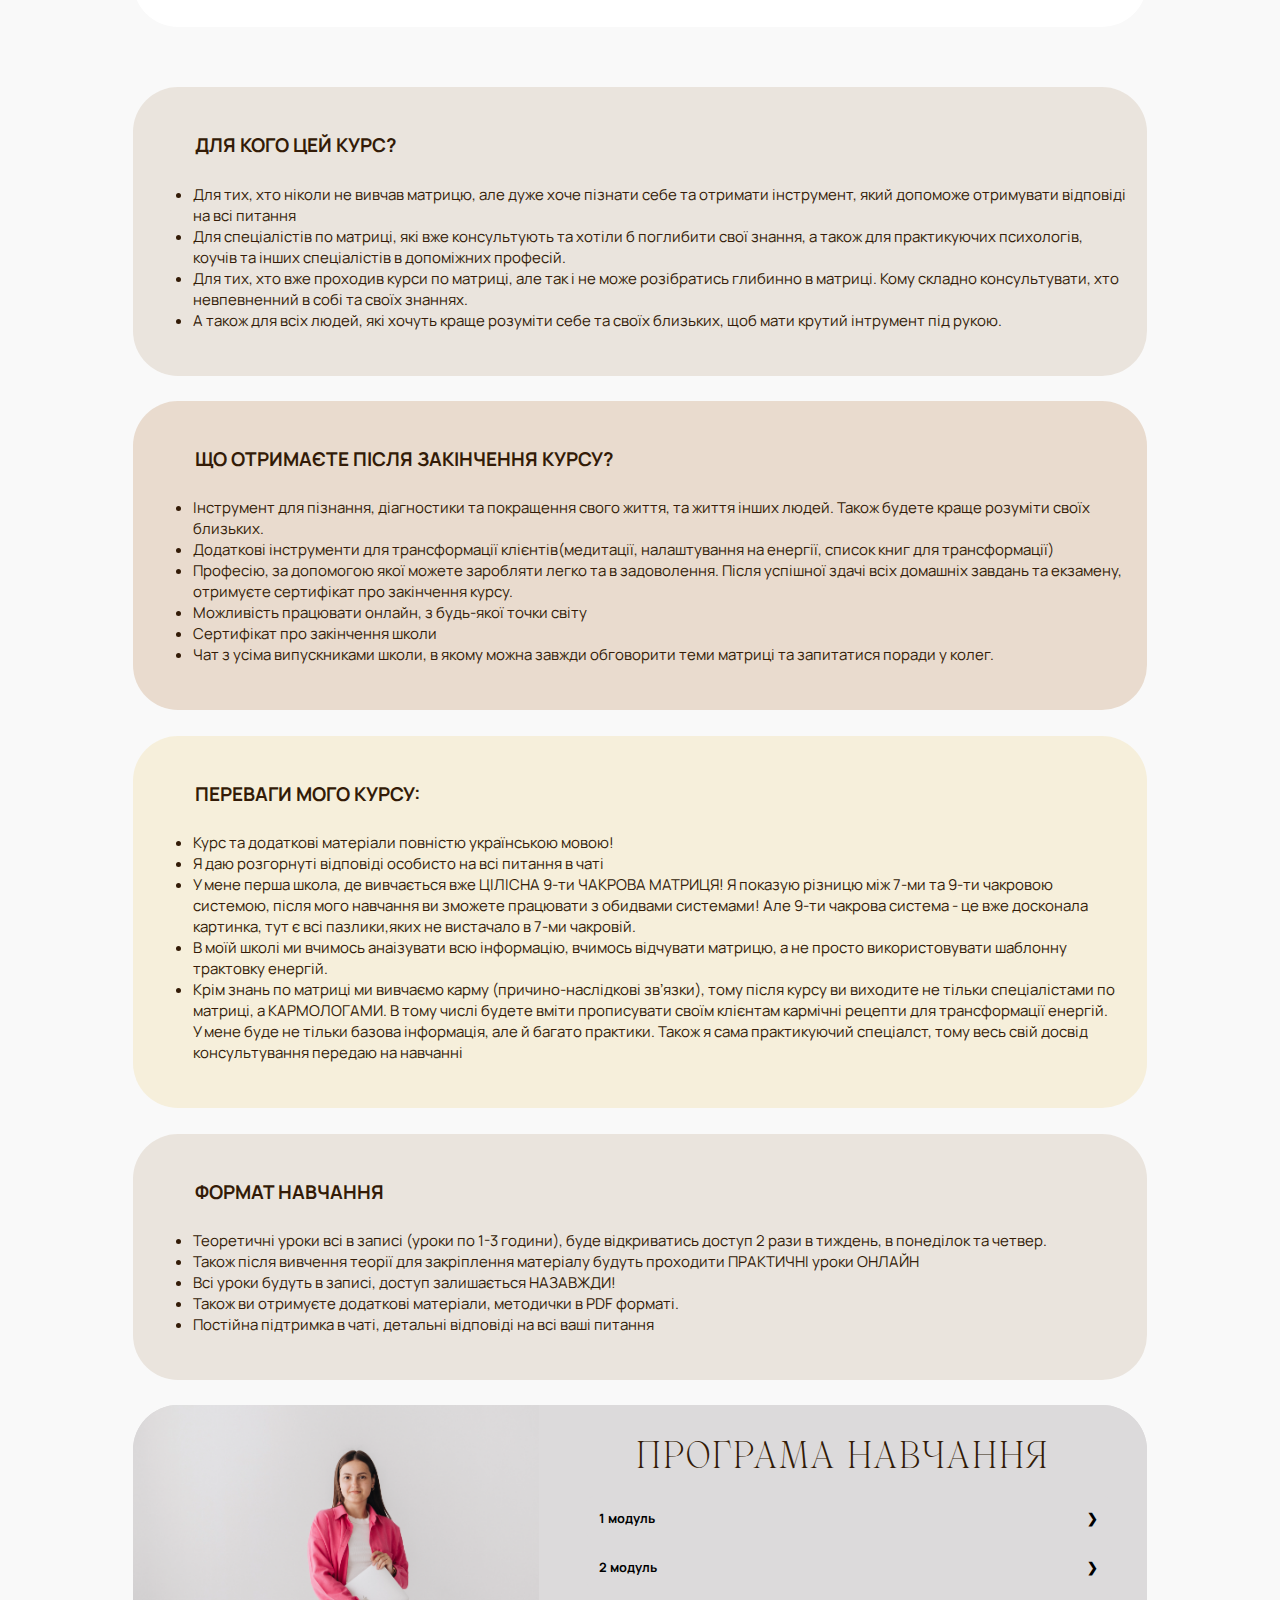
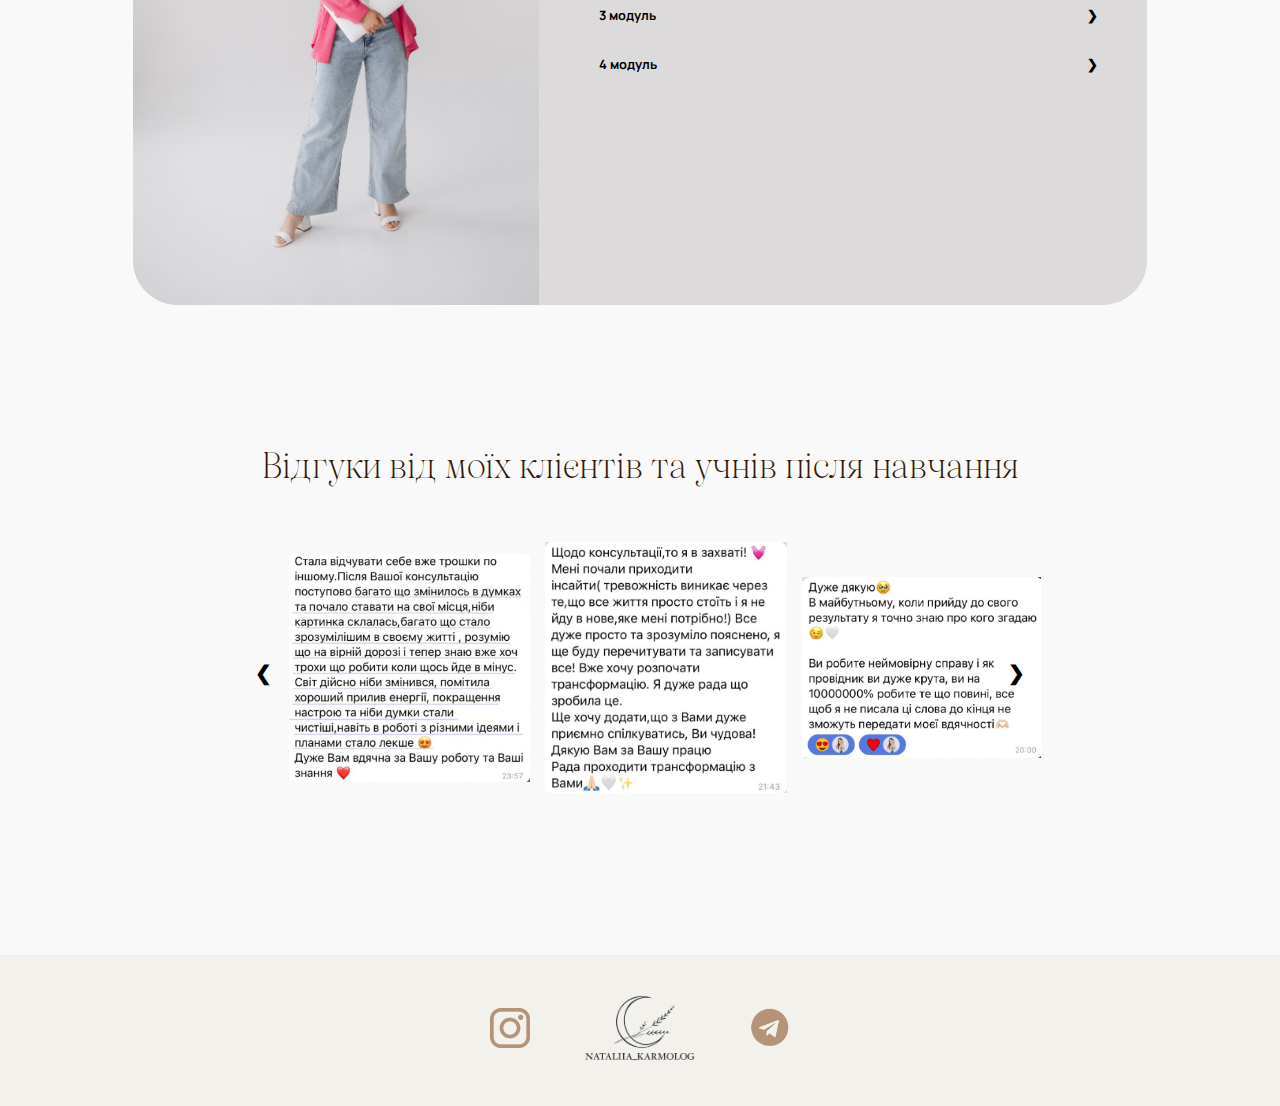
==== commit 5be5cc0c: "Update index.html" ====
--- a/index.html
+++ b/index.html
@@ -344,7 +344,7 @@
                         </ul>
                         <p class="p-2">Доступ залишається назавжди!</p>
                         <div class="service-card-footer">
-                           <div class="service-card-price">450 <span>‌💰грн</span></div>
+                           <div class="service-card-price">400 <span>‌💰грн</span></div>
                            <div class="service-card-price"> ‌1,5 <span>‌⏰годин</span></div>
                            <a target="_blank" rel="noreferrer" id="card-order-4" class="service-card-order"
                               href="./pages/express-consultation.html">ДЕТАЛЬНІШЕ</a>
@@ -361,12 +361,14 @@
                            <li>Чек-лист «як заробляти більше по твоїх енергіях матриці». Тут опис 21 енергії матриці на
                               лінії фінансів та фінансової карми. Тут дізнаєтесь свої ОСОБИСТІ умови приходу грошей по
                               даті народження.</li>
+                           <li>Підкаст "як зміна погляду, фокусу уваги та мислення допоможе більше заробляти?"</li>
+                          <li>Підкаст про кредити та борги.</li>
                            <li>Відео «як приходять гроші до нас, як збільшити нашу ємкість та пропускну здатність»</li>
-                           <li>список книг, які рекомендую для кращого розуміння як працюють фінанси на кармічному рівні
+                           <li>Список книг, які рекомендую для кращого розуміння як працюють фінанси на кармічному рівні
                            </li>
                         </ul>
                         <div class="service-card-footer">
-                           <div class="service-card-price">290 <span>‌💰грн</span></div>
+                           <div class="service-card-price">390 <span>‌💰грн</span></div>
                            <div class="service-card-price"> ‌1<span>‌⏰година</span></div>
                            <a target="_blank" rel="noreferrer" id="card-order-4" class="service-card-order"
                               href="./pages/finance-consultation.html">ДЕТАЛЬНІШЕ</a>
@@ -519,7 +521,7 @@
                      Щоб записатись в школу, напишіть мені в особисті повідомлення.
                   </p>
                   <a target="_blank" rel="noreferrer"
-                     href="https://forms.gle/aLCCiGW21QNpBfqcA"><button>ЗАПИСАТИСЬ НА КУРС</button></a>
+                     href="https://www.instagram.com/nataliia_karmolog/?hl=uk"><button>ЗАПИСАТИСЬ НА КУРС</button></a>
                </div>
                <div class="numerology-school-wrap-img"></div>
             </div>
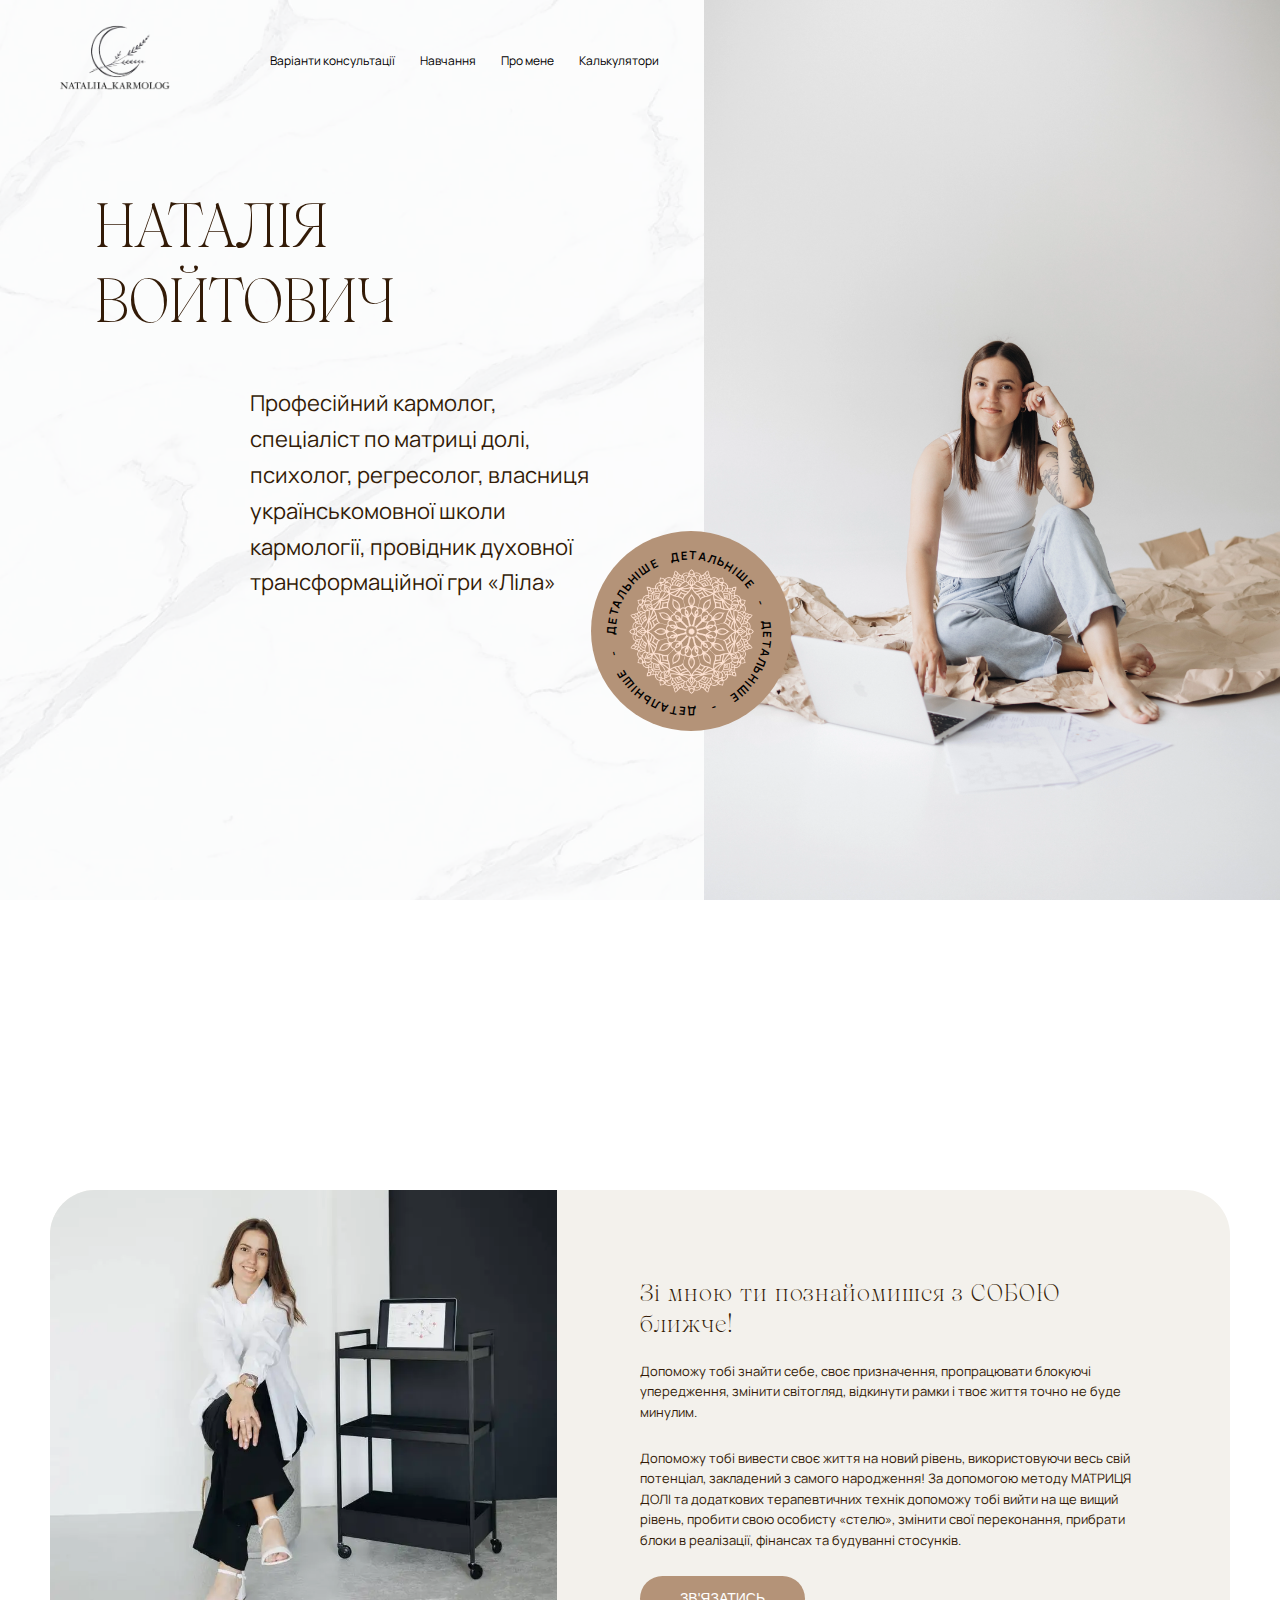
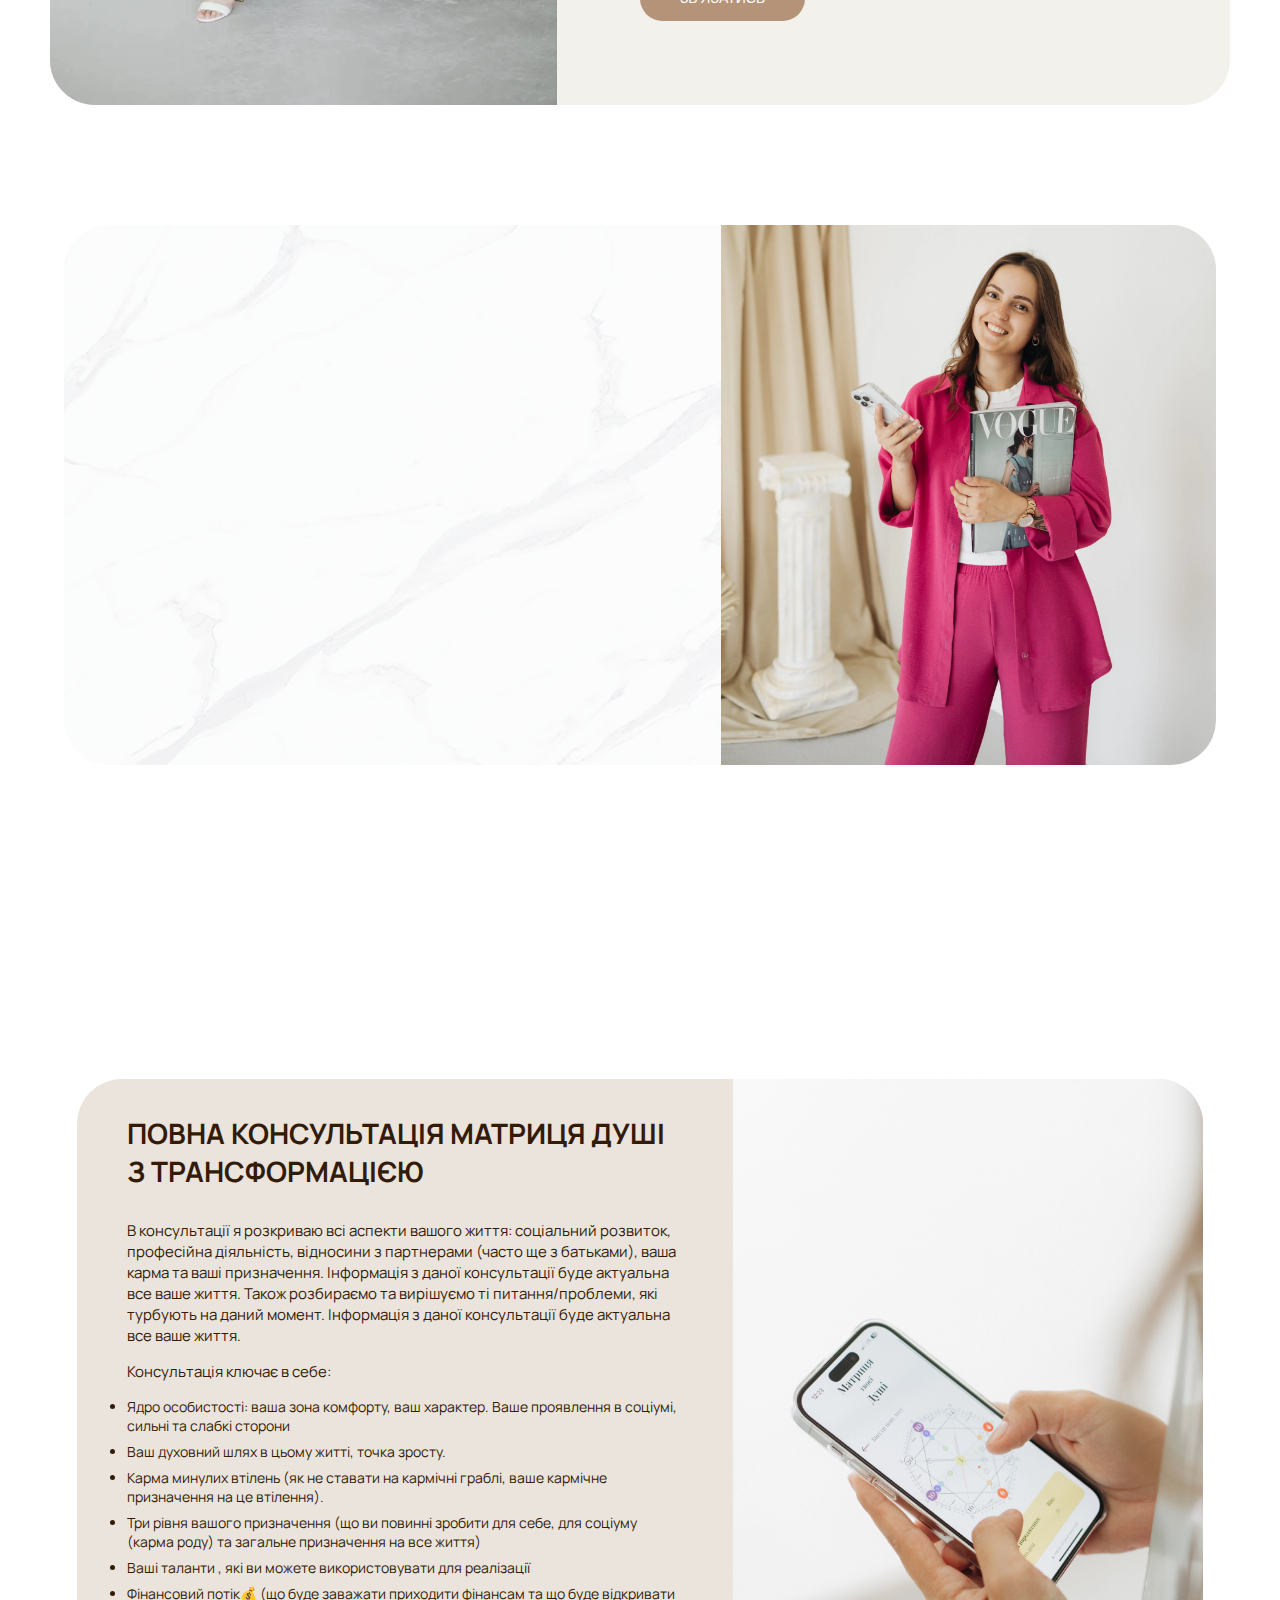
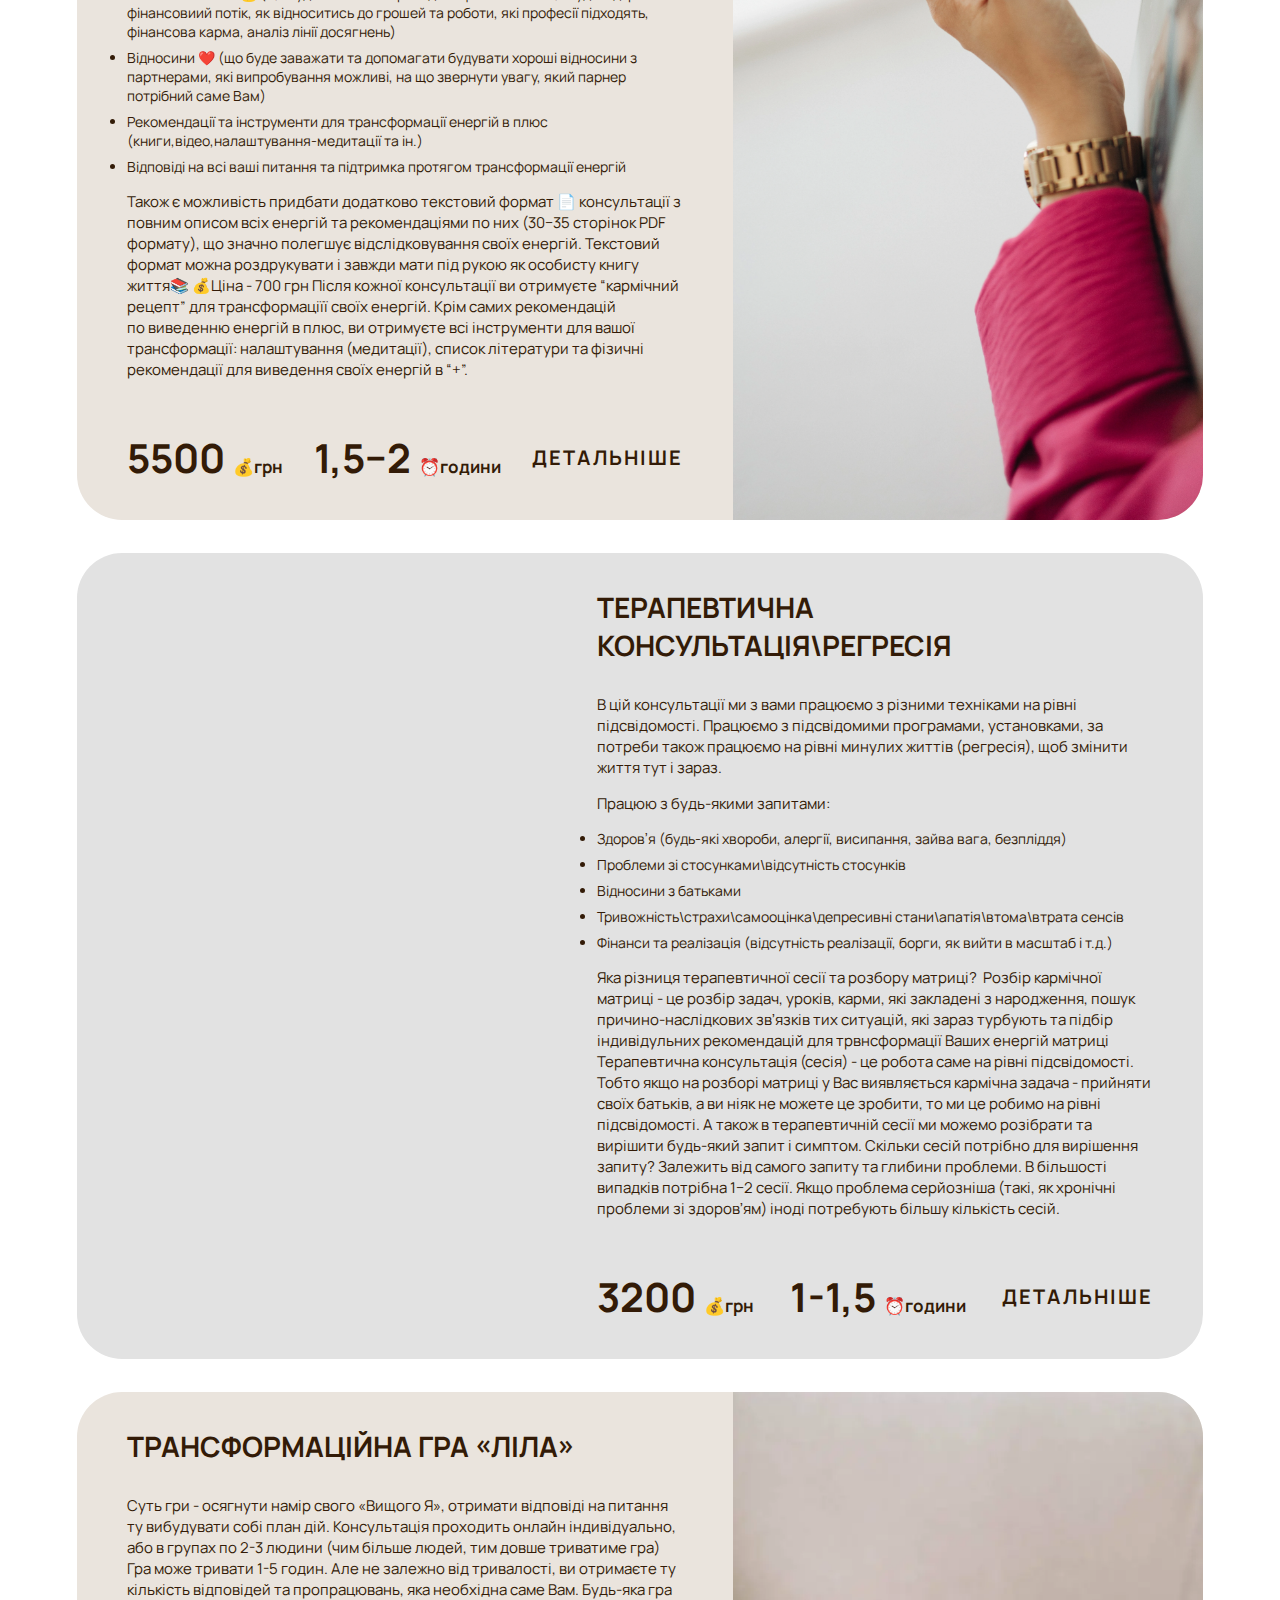
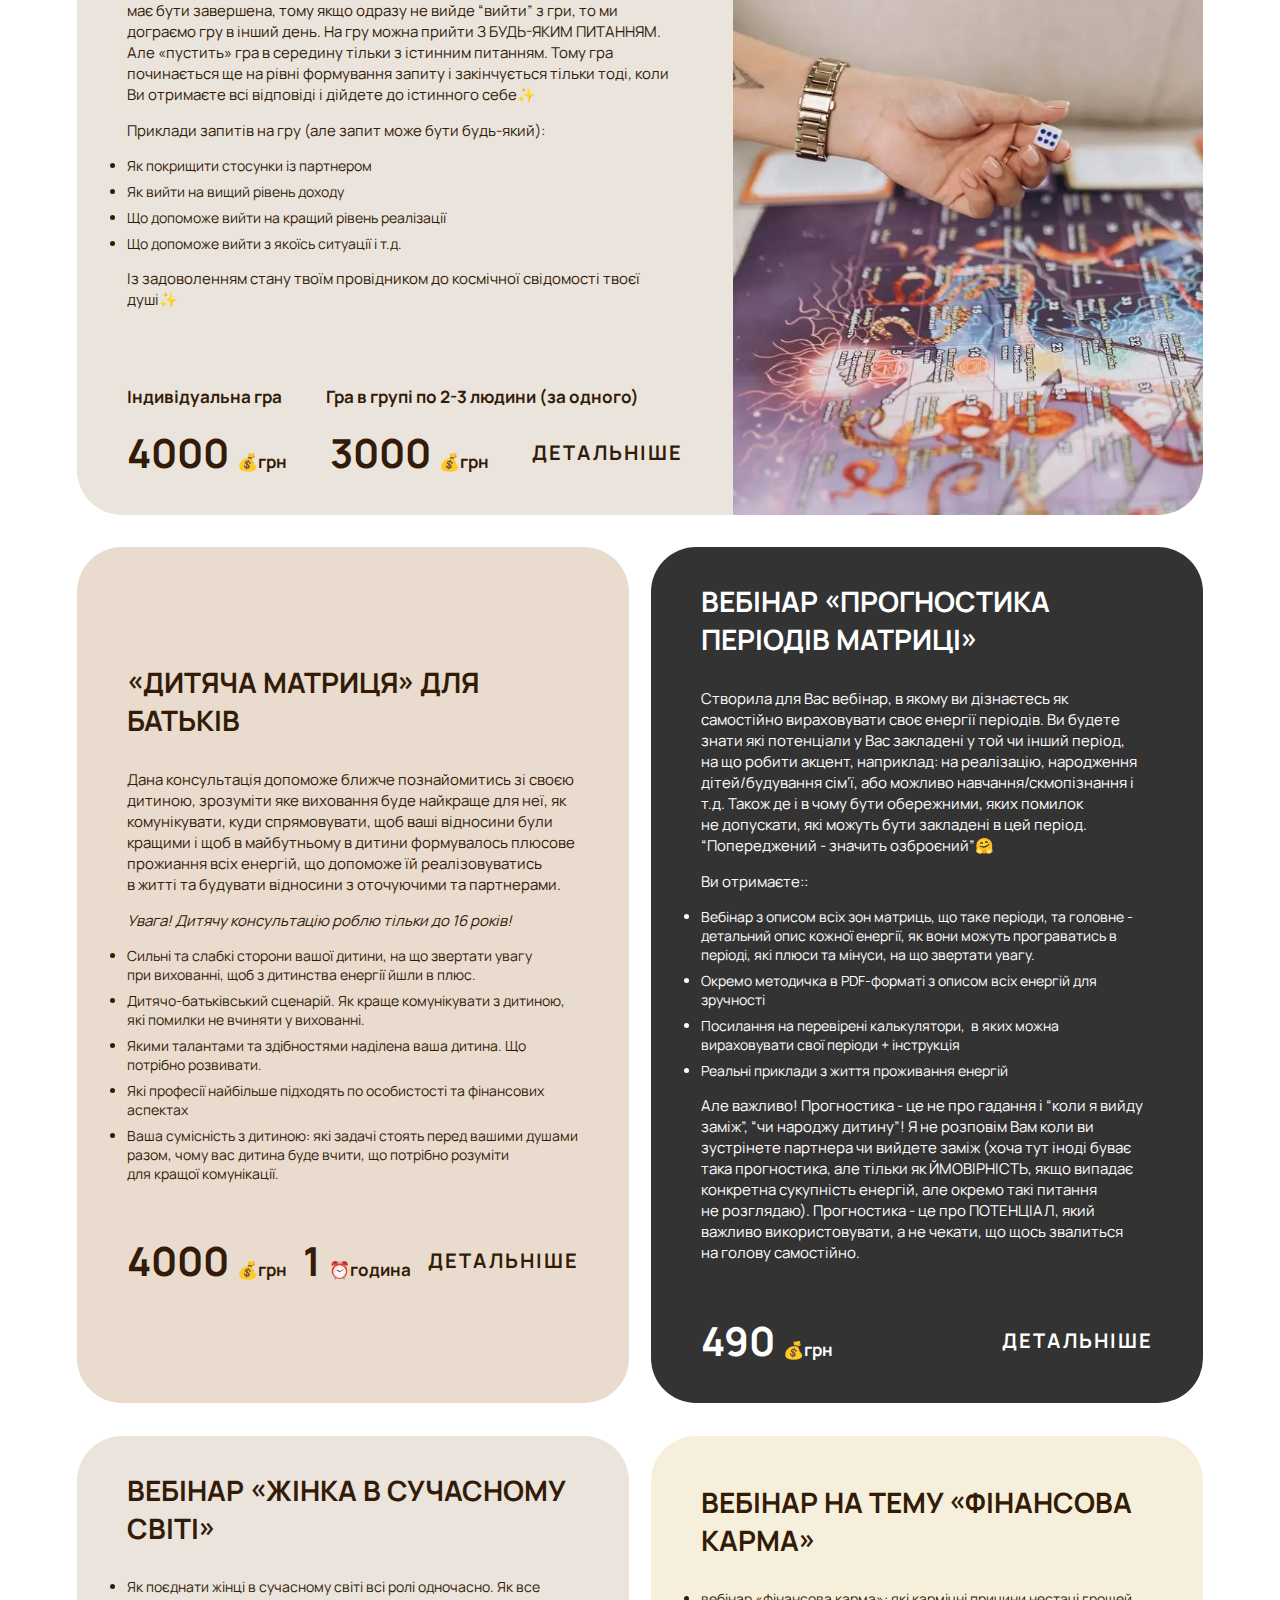
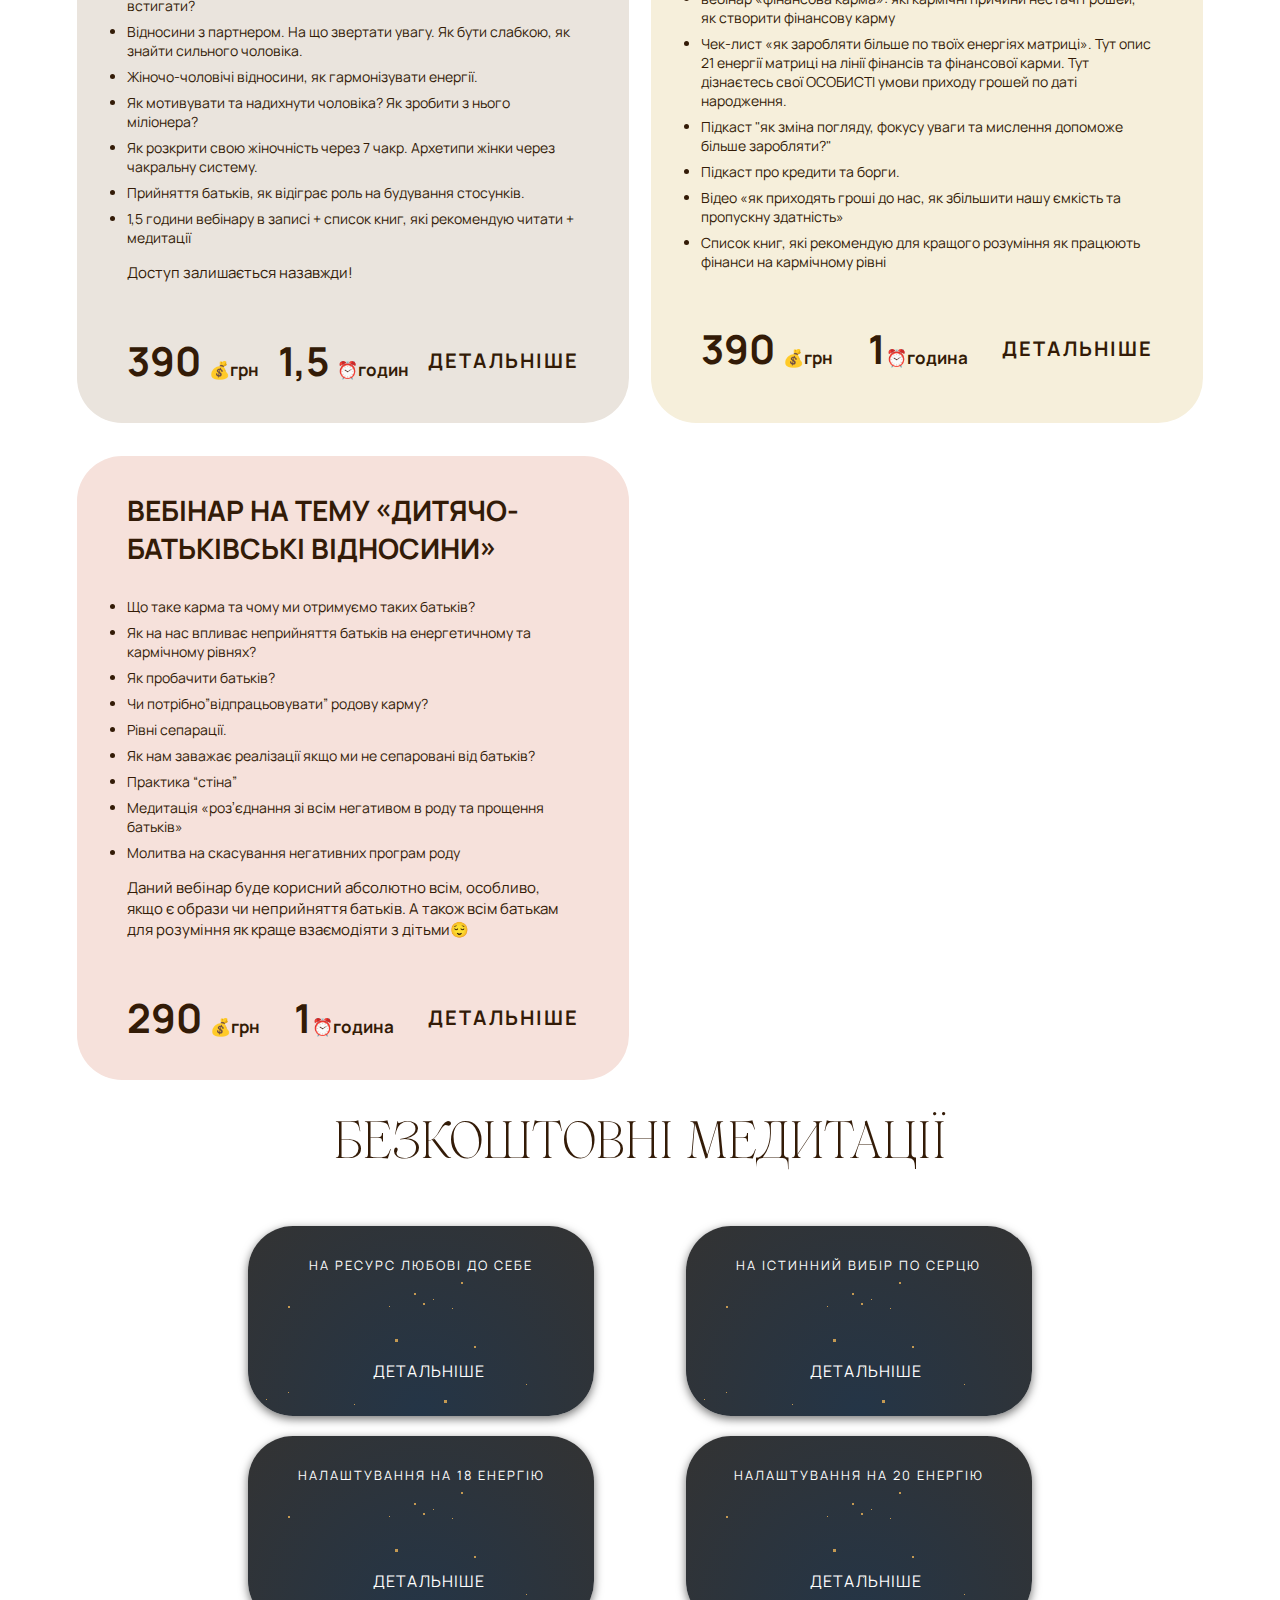
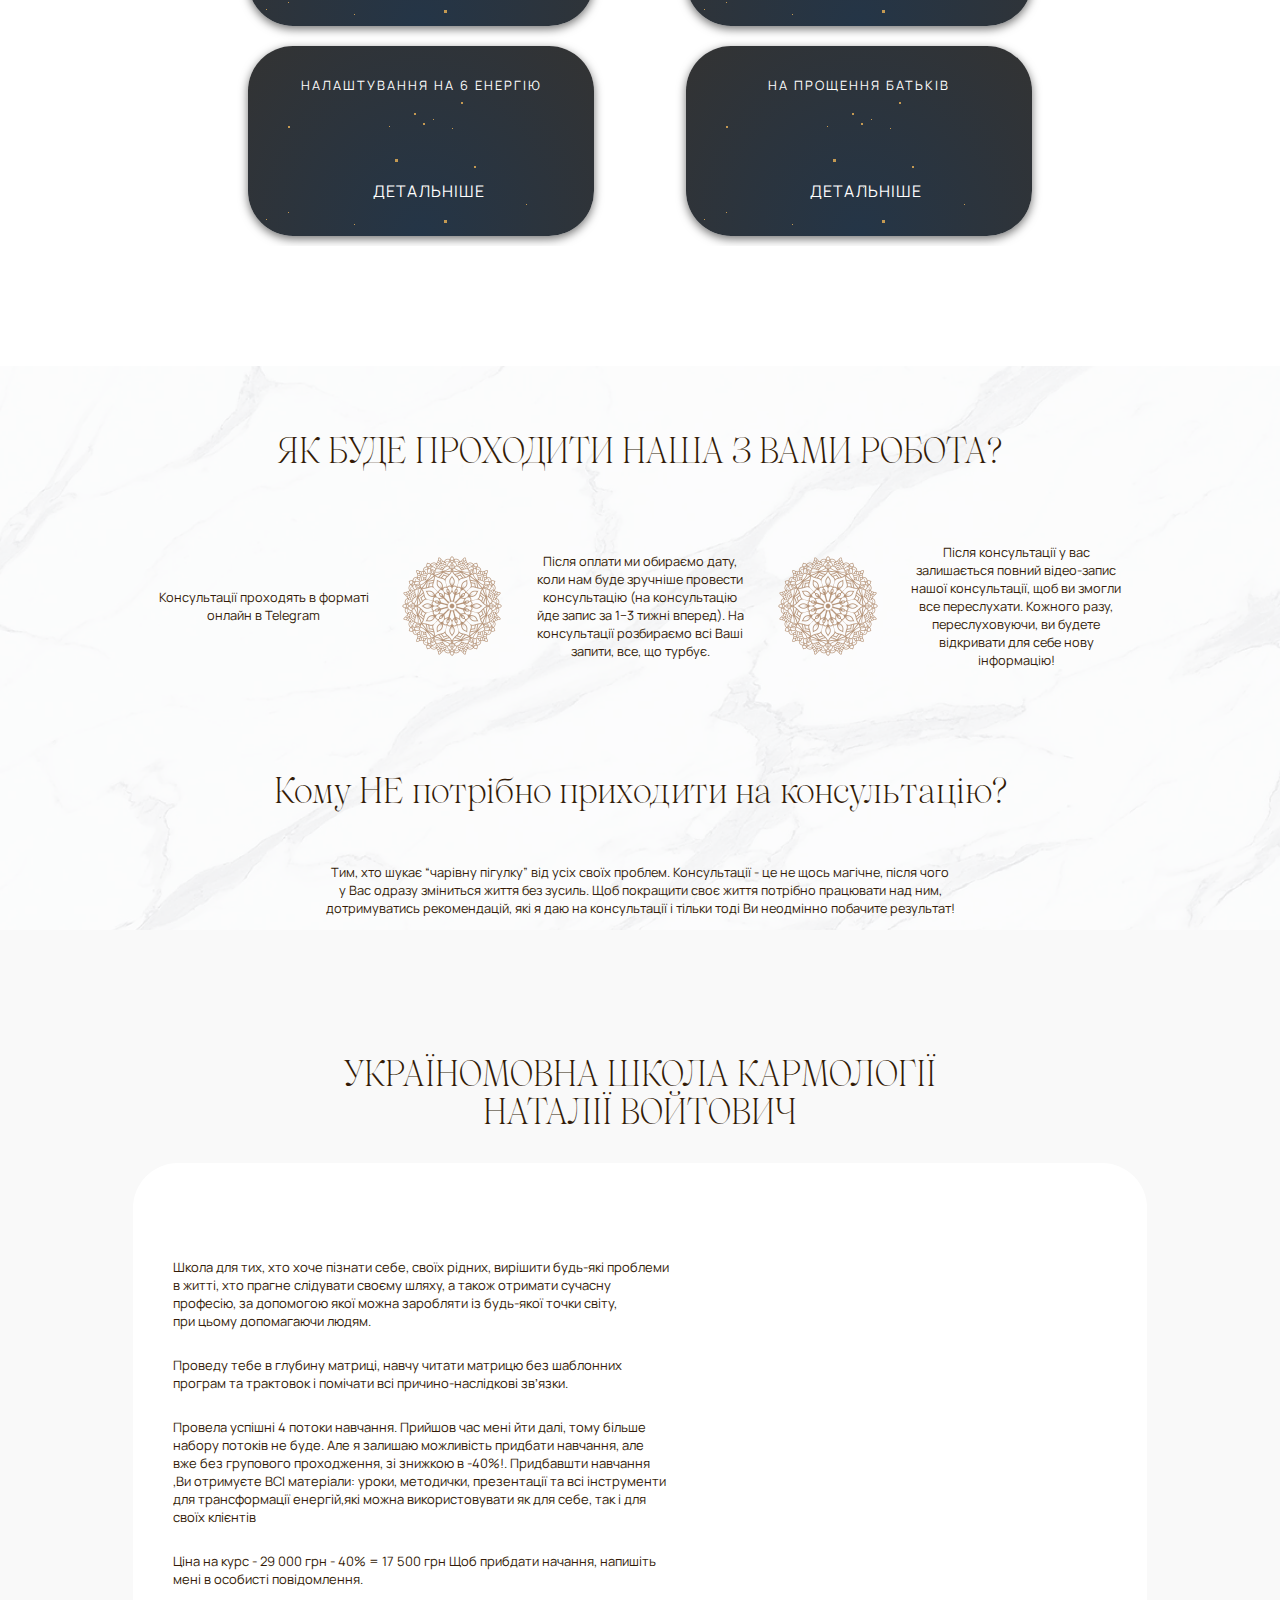
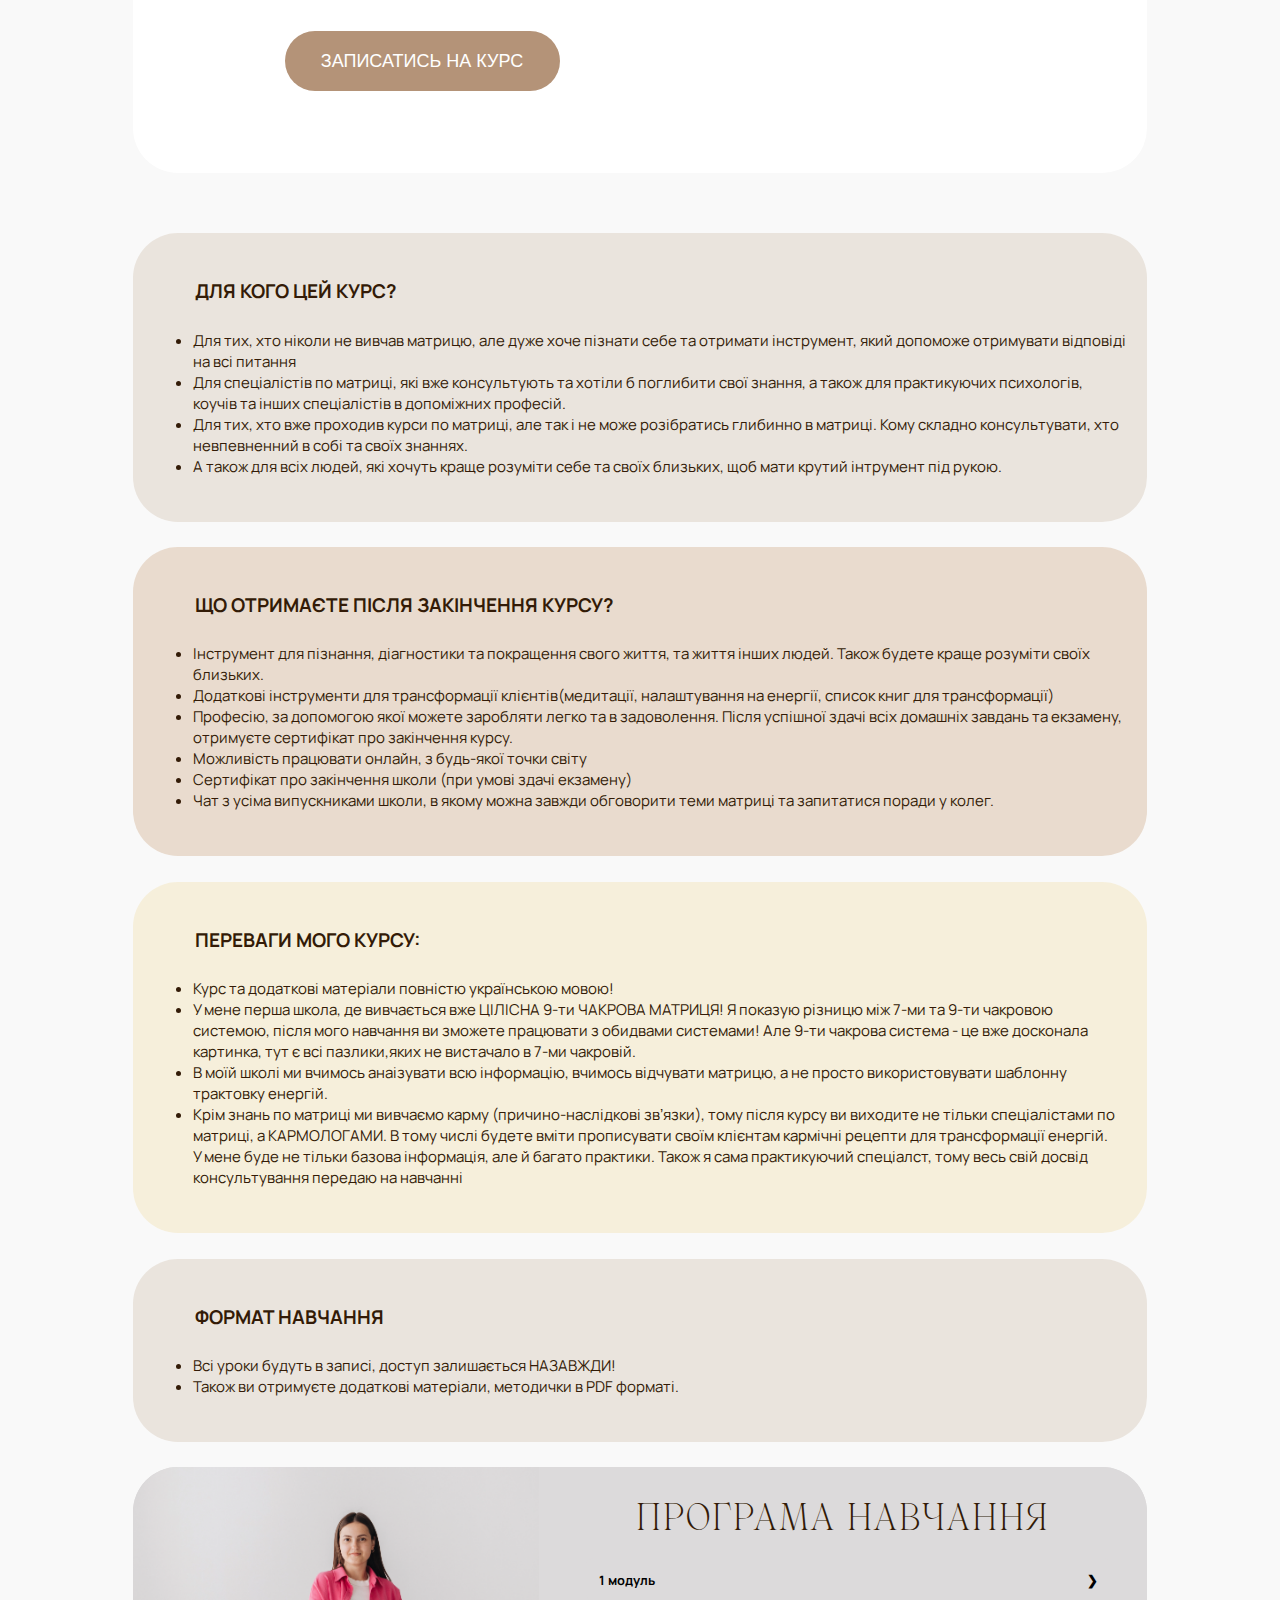
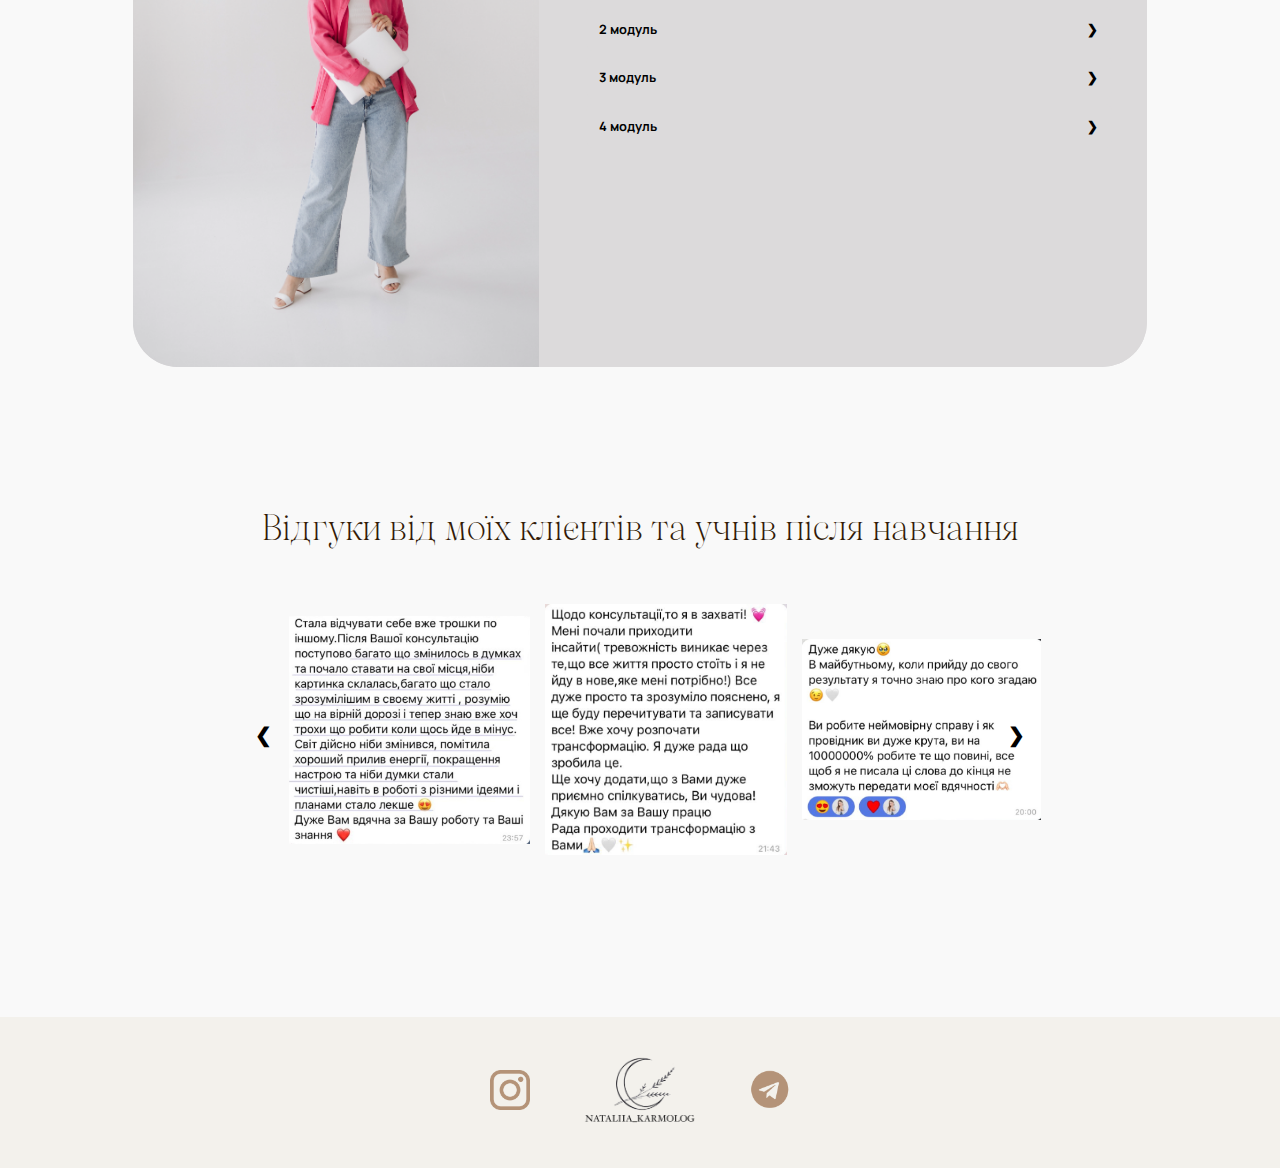
==== commit fbd06ad5: "Update index.html" ====
--- a/index.html
+++ b/index.html
@@ -88,7 +88,7 @@
                   <h3>Зі мною ти познайомишся з СОБОЮ ближче!</h3>
                   <p>Допоможу тобі знайти себе, своє призначення, пропрацювати блокуючі упередження, змінити світогляд,
                      відкинути рамки і твоє життя точно не буде минулим.</p>
-                  <p>‌Розповім тобі, як вивести своє життя на новий рівень, використовуючи весь свій потенціал,
+                  <p>‌Допоможу тобі вивести своє життя на новий рівень, використовуючи весь свій потенціал,
                      закладений з самого народження! За допомогою методу МАТРИЦЯ ДОЛІ та додаткових терапевтичних технік
                      допоможу тобі вийти на ще вищий рівень, пробити свою особисту «стелю», змінити свої переконання,
                      прибрати
@@ -159,7 +159,7 @@
                            енергій та рекомендаціями по них (30−35 сторінок PDF формату), що значно полегшує
                            відслідковування своїх енергій. Текстовий формат можна роздрукувати і завжди мати під рукою
                            як особисту книгу життя📚
-                           ‌💰Ціна - 650 грн
+                           ‌💰Ціна - 700 грн
                            Після кожної консультації ви отримуєте “кармічний рецепт” для трансформаціїї своїх енергій.
                            Крім самих рекомендацій по виведенню енергій в плюс, ви отримуєте всі інструменти для вашої
                            трансформації: налаштування (медитації), список літератури та фізичні рекомендації
@@ -167,7 +167,7 @@
                         </p>
                      </ul>
                      <div class="service-card-footer">
-                        <div class="service-card-price">4500 <span>‌💰грн</span></div>
+                        <div class="service-card-price">5500 <span>‌💰грн</span></div>
                         <div class="service-card-price"> ‌1,5−2 <span>‌⏰години</span></div>
                         <a target="_blank" rel="noreferrer" class="service-card-order"
                            href="./pages/full-consultation.html">ДЕТАЛЬНІШЕ</a>
@@ -178,15 +178,17 @@
                <div class="service-card card-2">
                   <div class="service-card-text">
                      <h4>ТЕРАПЕВТИЧНА КОНСУЛЬТАЦІЯ\РЕГРЕСІЯ</h4>
-                     <p>В цій консультації ми з вами працюємо з різними техніками та мак-картами на рівні підсвідомості.
+                     <p>В цій консультації ми з вами працюємо з різними техніками на рівні підсвідомості. 
+                        Працюємо з  підсвідомими програмами, установками, за потреби також працюємо на рівні 
+                        минулих життів (регресія), щоб змінити життя тут і зараз.
                      </p>
                      <p class="p-2">Працюю з будь-якими запитами:</p>
                      <ul>
-                        <li>Здоровʼя (хвороби, алергії, висипання, зайва вага)</li>
+                        <li>Здоровʼя (будь-які хвороби, алергії, висипання, зайва вага, безпліддя)</li>
                         <li>Проблеми зі стосунками\відсутність стосунків</li>
                         <li>Відносини з батьками</li>
-                        <li>Тривожність\страхи\самооцінка</li>
-                        <li>Фінанси та реалізація (відсутність реалізації, борги і т.д.)</li>
+                        <li>Тривожність\страхи\самооцінка\депресивні стани\апатія\втома\втрата сенсів</li>
+                        <li>Фінанси та реалізація (відсутність реалізації, борги, як вийти в масштаб і т.д.)</li>
                         <p>
                            Яка різниця терапевтичної сесії та розбору матриці?
                            ‌
@@ -206,7 +208,7 @@
                         </p>
                      </ul>
                      <div class="service-card-footer">
-                        <div class="service-card-price">2500 <span>‌💰грн</span></div>
+                        <div class="service-card-price">3200 <span>‌💰грн</span></div>
                         <div class="service-card-price"> ‌1-1,5 <span>‌⏰години</span></div>
                         <a target="_blank" rel="noreferrer" class="service-card-order"
                            href="./pages/terapevt-consultation.html">ДЕТАЛЬНІШЕ</a>
@@ -255,7 +257,7 @@
 
                      <div class="service-card-footer">
                         <div class="service-card-price">4000 <span>‌💰грн</span></div>
-                        <div class="service-card-price">3200 <span>‌💰грн</span></div>
+                        <div class="service-card-price">3000 <span>‌💰грн</span></div>
                         <a target="_blank" rel="noreferrer" class="service-card-order"
                            href="./pages/lila-game.html">ДЕТАЛЬНІШЕ</a>
                      </div>
@@ -286,7 +288,7 @@
                               вчити, що потрібно розуміти для кращої комунікації.</li>
                         </ul>
                         <div class="service-card-footer">
-                           <div class="service-card-price">3000 <span>‌💰грн</span></div>
+                           <div class="service-card-price">4000 <span>‌💰грн</span></div>
                            <div class="service-card-price"> ‌1 <span>‌⏰година</span></div>
                            <a target="_blank" rel="noreferrer" class="service-card-order"
                               href="./pages/child-consultation.html">ДЕТАЛЬНІШЕ</a>
@@ -296,31 +298,32 @@
                   </div>
                   <div class="service-card card-4">
                      <div class="service-card-text">
-                        <h4>КОНСУЛЬТАЦІЯ &#171;ПРОГНОСТИКА ПЕРІОДІВ МАТРИЦІ&#187;</h4>
-
-                        <p>Чим корисна така консультація?
+                        <h4>ВЕБІНАР &#171;ПРОГНОСТИКА ПЕРІОДІВ МАТРИЦІ&#187;</h4>
+
+                        <p>Створила для Вас вебінар, в якому ви дізнаєтесь як самостійно вираховувати своє енергії періодів.
                            Ви будете знати які потенціали у Вас закладені у той чи інший період, на що робити акцент,
                            наприклад: на реалізацію, народження дітей/будування сім‘ї, або можливо навчання/скмопізнання
                            і
                            т.д. Також де і в чому бути обережними, яких помилок не допускати, які можуть бути закладені
                            в цей період. “Попереджений - значить озброєний”🤗</p>
 
-                        <p class="p-2">В прогностику входить:</p>
+                        <p class="p-2">Ви отримаєте::</p>
                         <ul>
-                           <li>Опис трьох або пʼяти періодів (включно з тим, який у Вас зараз). Це приблизно на 3−3,5
-                              роки (на 3 періоди) або 5−6 років (на 5 періодів)</li>
-                           <li>Опис на 10−16 сторінок формату PDF</li>
-                           <li>Додаткове пояснення в голосових повідомленнях</li>
+                           <li>Вебінар з описом всіх зон матриць, що таке періоди, та головне - детальний опис кожної 
+                              енергії, як вони можуть програватись в періоді, які плюси та мінуси, на що звертати увагу.</li>
+                           <li>Окремо методичка в PDF-форматі з описом всіх енергій для зручності</li>
+                           <li>Посилання на перевірені калькулятори,  в яких можна вираховувати свої періоди + інструкція </li>
+                             <li>Реальні приклади з життя проживання енергій </li>
                         </ul>
                         <p class="p-2">Але важливо! Прогностика - це не про гадання і “коли я вийду заміж”, “чи народжу
                            дитину”! Я
-                           не розповім Вам коли ви зустрінете партнера чи аийдете заміж (хоча тут іноді буває така
+                           не розповім Вам коли ви зустрінете партнера чи вийдете заміж (хоча тут іноді буває така
                            прогностика, але тільки як ЙМОВІРНІСТЬ, якщо випадає конкретна сукупність енергій, але окремо
                            такі питання не розглядаю). Прогностика - це про ПОТЕНЦІАЛ, який важливо використовувати,
                            а не
                            чекати, що щось звалиться на голову самостійно.</p>
                         <div class="service-card-footer">
-                           <div class="service-card-price">1500-2000 <span>‌💰грн</span></div>
+                           <div class="service-card-price">490 <span>‌💰грн</span></div>
                            <div class="service-card-price"> ‌ <span></span></div>
                            <a target="_blank" rel="noreferrer" id="card-order-4" class="service-card-order"
                               href="./pages/prognostic-consultation.html">ДЕТАЛЬНІШЕ</a>
@@ -344,7 +347,7 @@
                         </ul>
                         <p class="p-2">Доступ залишається назавжди!</p>
                         <div class="service-card-footer">
-                           <div class="service-card-price">400 <span>‌💰грн</span></div>
+                           <div class="service-card-price">390 <span>‌💰грн</span></div>
                            <div class="service-card-price"> ‌1,5 <span>‌⏰годин</span></div>
                            <a target="_blank" rel="noreferrer" id="card-order-4" class="service-card-order"
                               href="./pages/express-consultation.html">ДЕТАЛЬНІШЕ</a>
@@ -515,10 +518,13 @@
                      всі
                      причино-наслідкові звʼязки.</p>
 
-                  <p> Начання триває 4 місяці. Ціна на наступний потік- 29000грн. Можлива оплата частинами. </p>
-
-                  <p> Четвертий потік стартує 19.09.2024
-                     Щоб записатись в школу, напишіть мені в особисті повідомлення.
+                  <p> Провела успішні 4 потоки навчання. Прийшов час мені йти далі, тому більше набору потоків не буде. 
+                     Але я залишаю можливість придбати навчання, але вже без групового проходження, зі знижкою в -40%!.
+                  Придбавшти навчання ,Ви отримуєте ВСІ матеріали: уроки, методички, презентації та всі 
+                     інструменти для трансформації енергій,які можна використовувати як для себе, так і для своїх клієнтів</p>
+
+                  <p> Ціна на курс - 29 000 грн - 40% = 17 500 грн
+                     Щоб прибдати начання, напишіть мені в особисті повідомлення.
                   </p>
                   <a target="_blank" rel="noreferrer"
                      href="https://www.instagram.com/nataliia_karmolog/?hl=uk"><button>ЗАПИСАТИСЬ НА КУРС</button></a>
@@ -556,7 +562,7 @@
                            всіх домашніх завдань та
                            екзамену, отримуєте сертифікат про закінчення курсу.</li>
                         <li>Можливість працювати онлайн, з будь-якої точки світу</li>
-                        <li>Сертифікат про закінчення школи</li>
+                        <li>Сертифікат про закінчення школи (при умові здачі екзамену)</li>
                         <li>Чат з усіма випускниками школи, в якому можна завжди обговорити теми матриці та запитатися
                            поради у колег.</li>
                      </ul>
@@ -568,7 +574,6 @@
                      <h4>Переваги мого курсу:</h4>
                      <ul>
                         <li>Курс та додаткові матеріали повністю українською мовою!</li>
-                        <li>Я даю розгорнуті відповіді особисто на всі питання в чаті</li>
                         <li> У мене перша школа, де вивчається вже ЦІЛІСНА 9-ти ЧАКРОВА МАТРИЦЯ!
                            Я показую різницю між 7-ми та 9-ти чакровою системою, після мого навчання ви зможете
                            працювати з обидвами системами! Але 9-ти чакрова система - це вже досконала картинка,
@@ -588,14 +593,8 @@
                   <div class="service-card-text">
                      <h4>Формат навчання</h4>
                      <ul>
-                        <li>Теоретичні уроки всі в записі (уроки по 1-3 години), буде відкриватись доступ 2 рази в
-                           тиждень,
-                           в понеділок та четвер.</li>
-                        <li> Також після вивчення теорії для закріплення матеріалу будуть проходити ПРАКТИЧНІ уроки
-                           ОНЛАЙН </li>
                         <li>Всі уроки будуть в записі, доступ залишається НАЗАВЖДИ! </li>
                         <li>Також ви отримуєте додаткові матеріали, методички в PDF форматі. </li>
-                        <li> Постійна підтримка в чаті, детальні відповіді на всі ваші питання </li>
                      </ul>
                   </div>
                </div>
@@ -679,8 +678,6 @@
                                           <li>Урок в подарунок від бухгалтера. Як працювати офіційно?</li>
                                           <li>Просування в інстаграм, особистий бренд, позиціонування виходячи з ваших
                                              енергій матриці, на якій чакрі живе ваш блог.</li>
-                                          <li>Екзамен. </li>
-                                          <li>Видача сертифікатів</li>
                                        </ul>
                                     </div>
                                  </div>
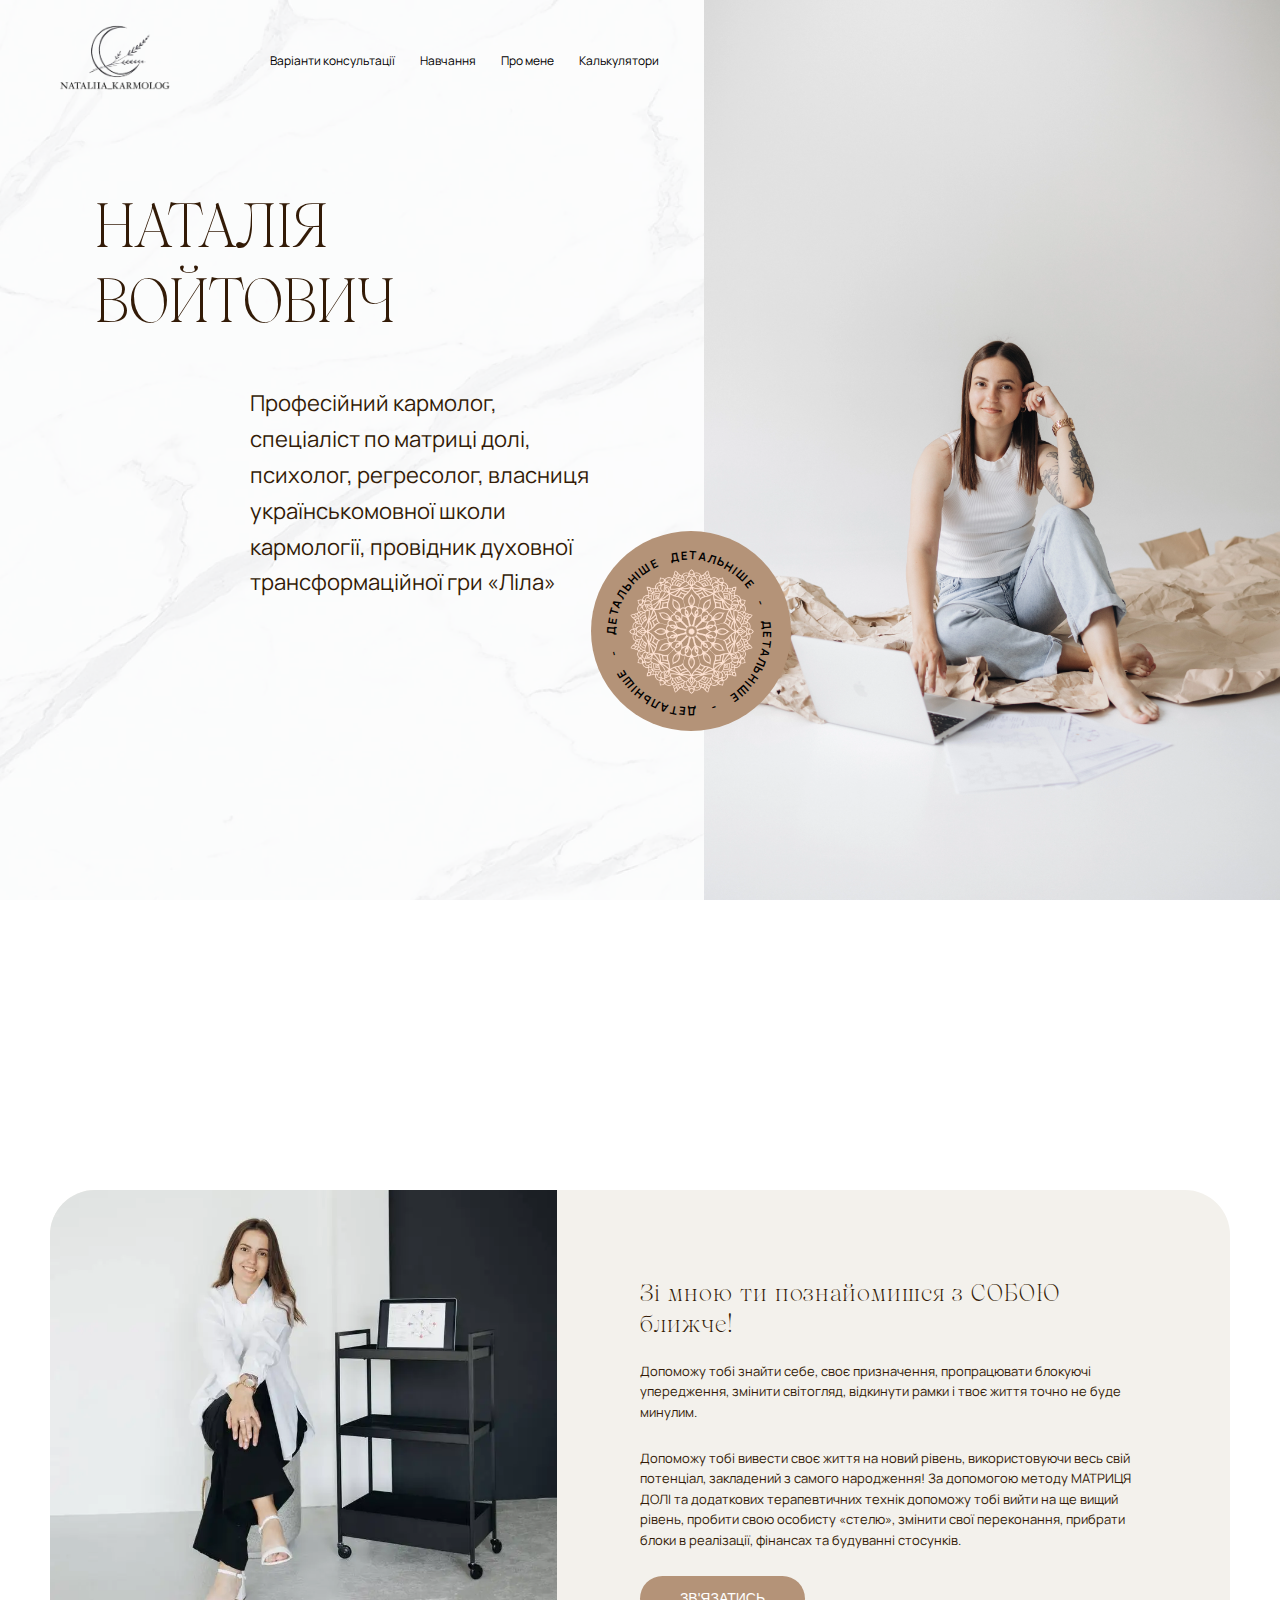
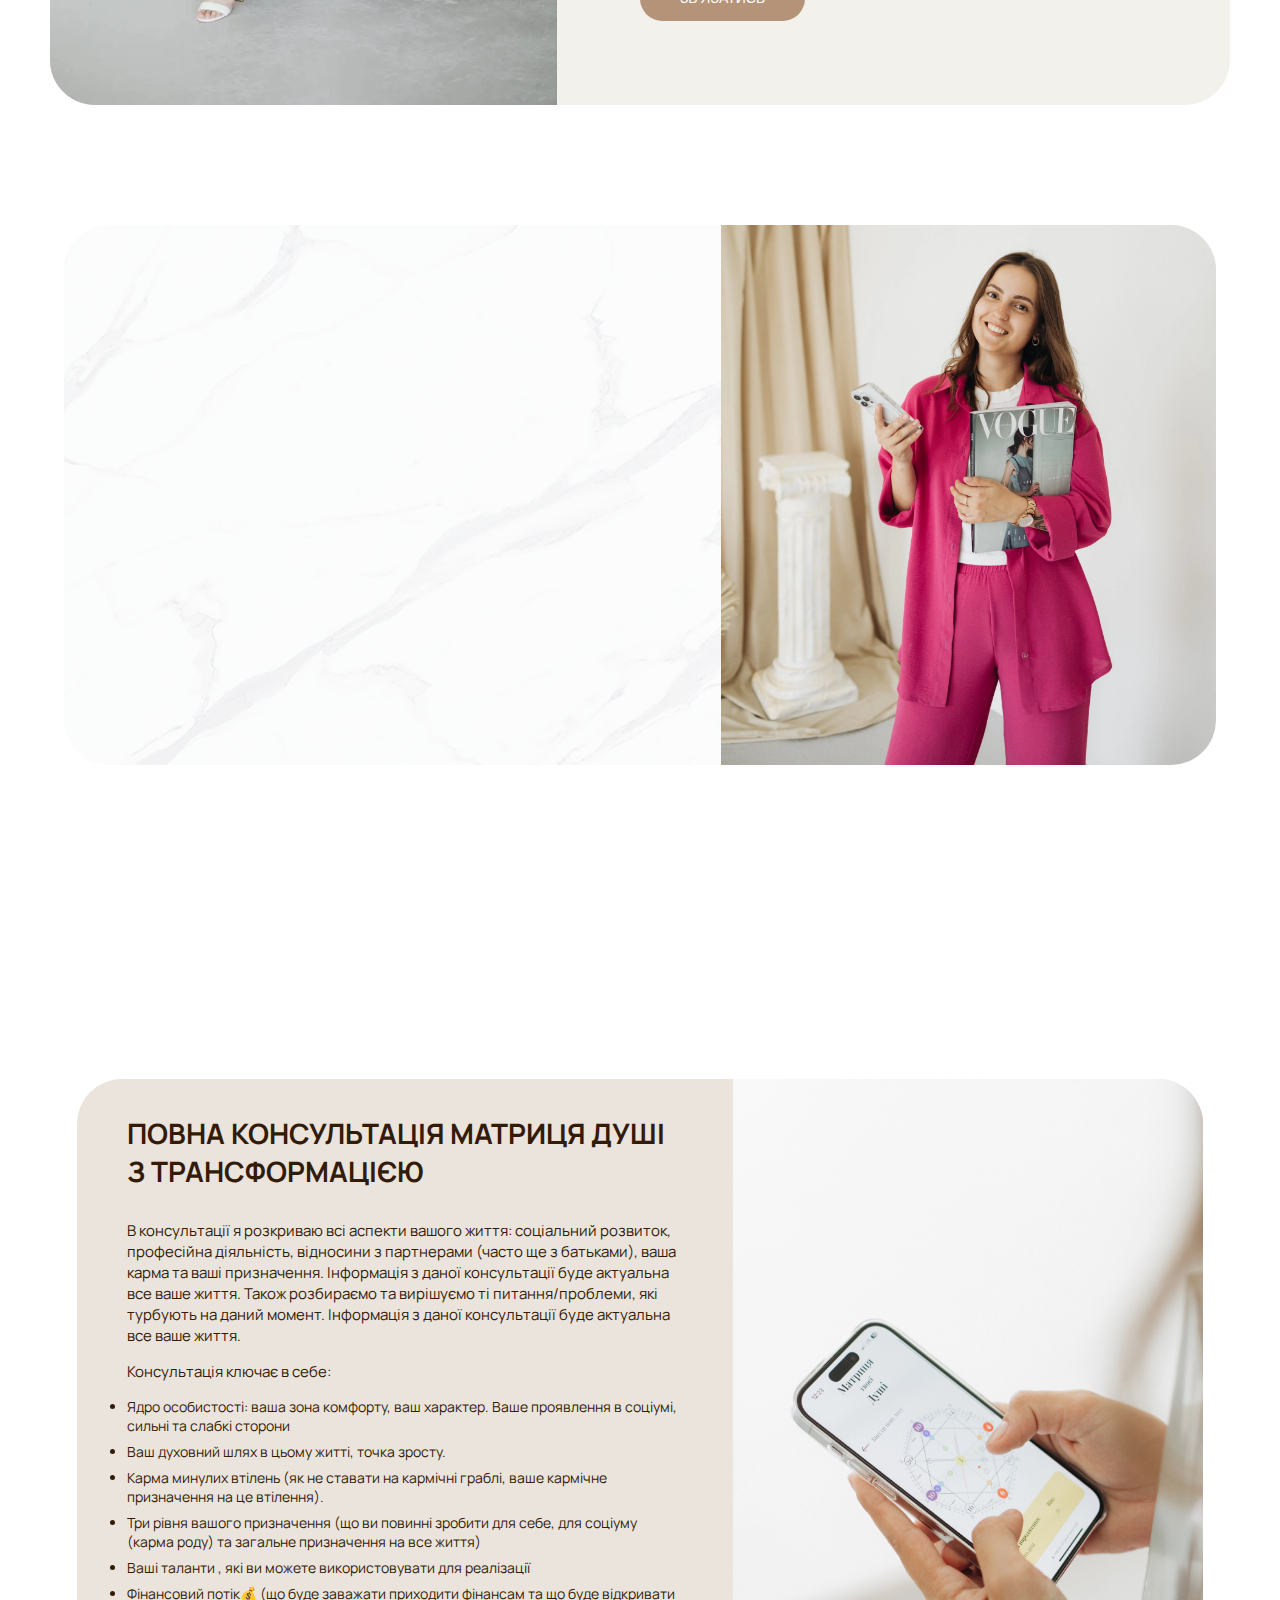
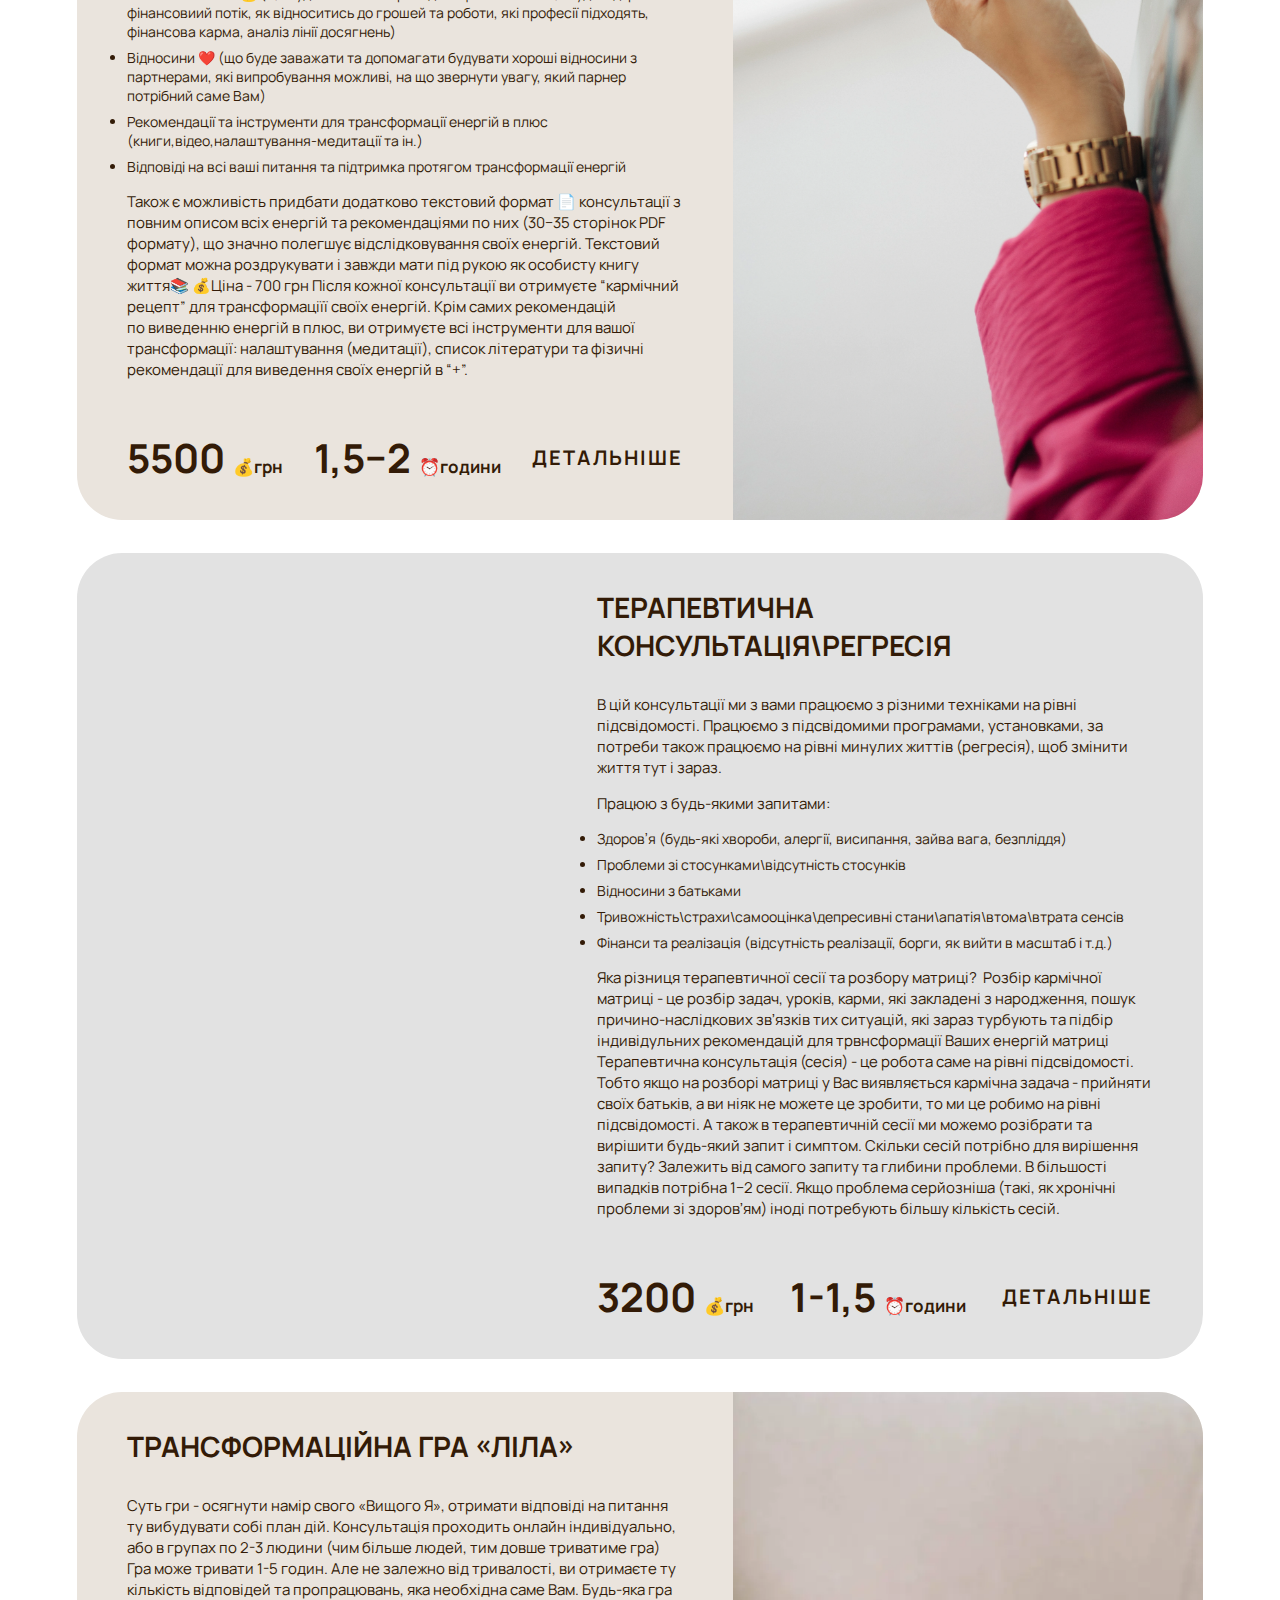
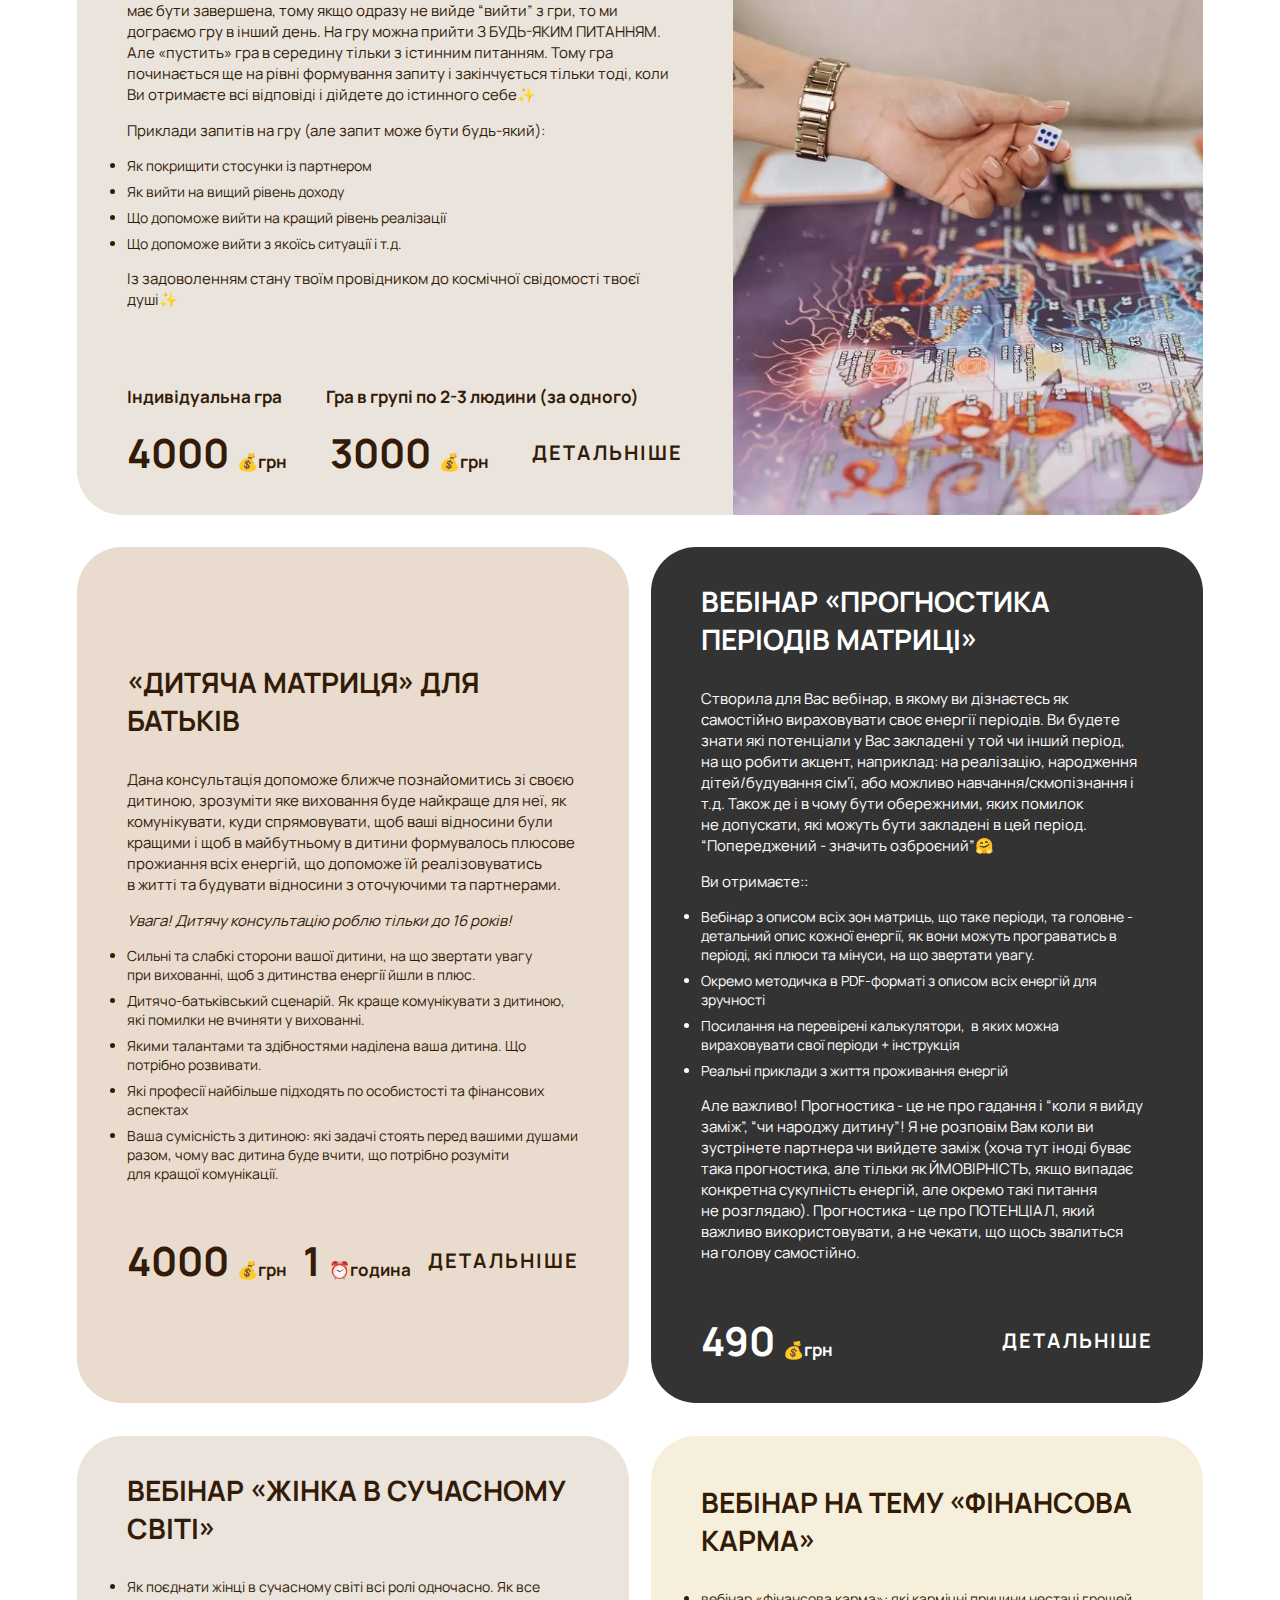
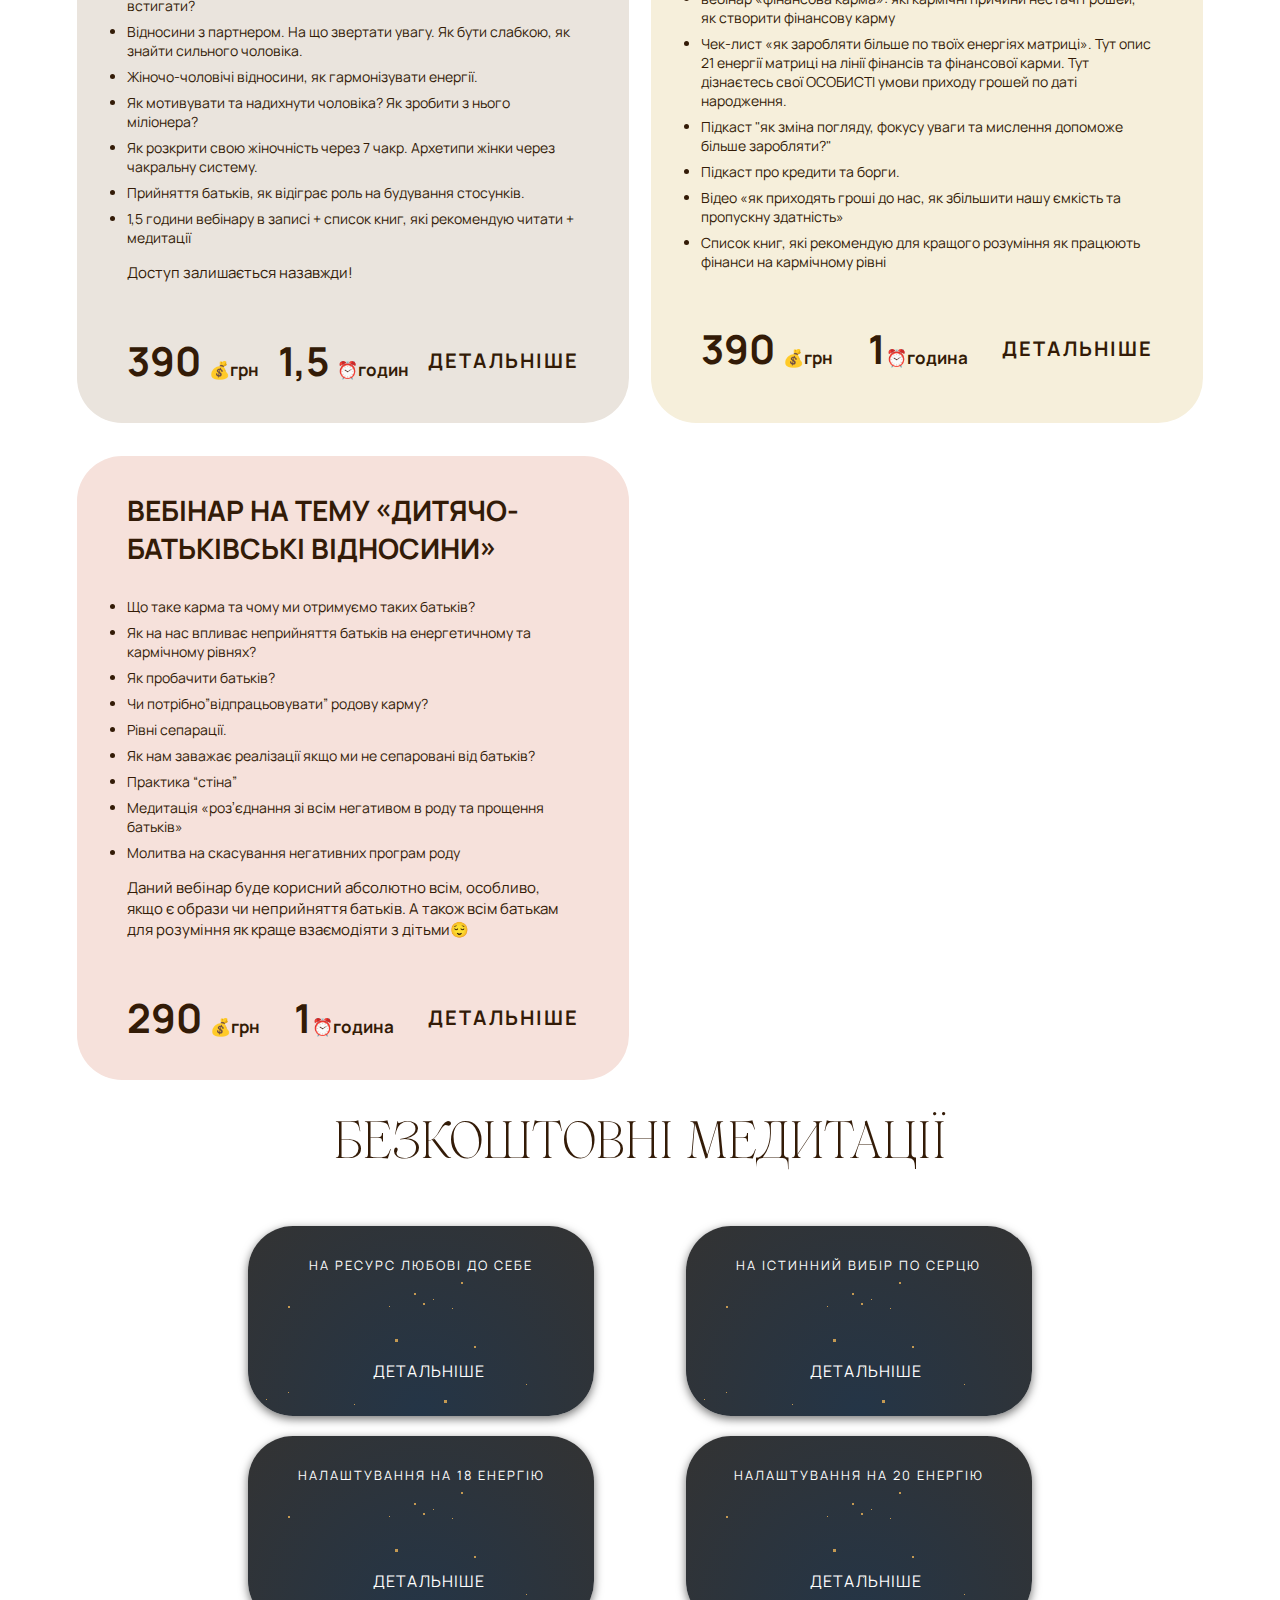
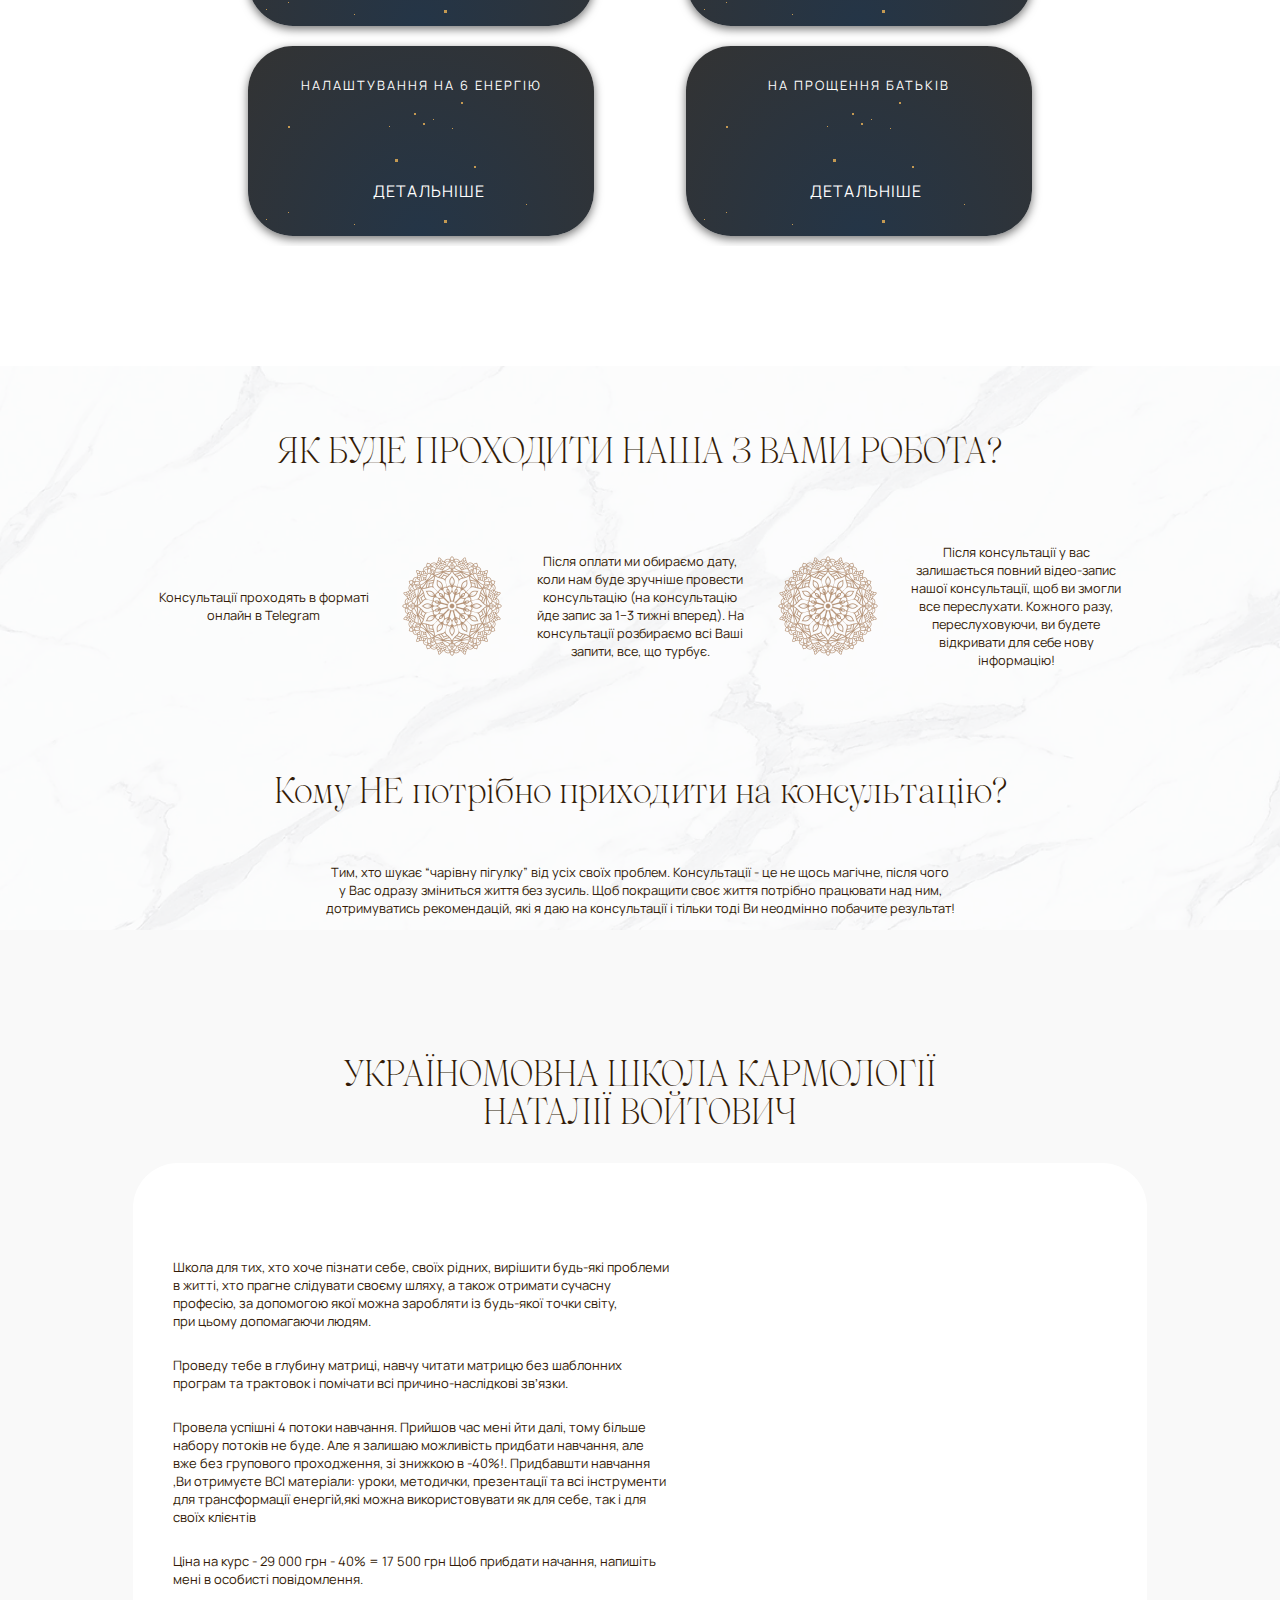
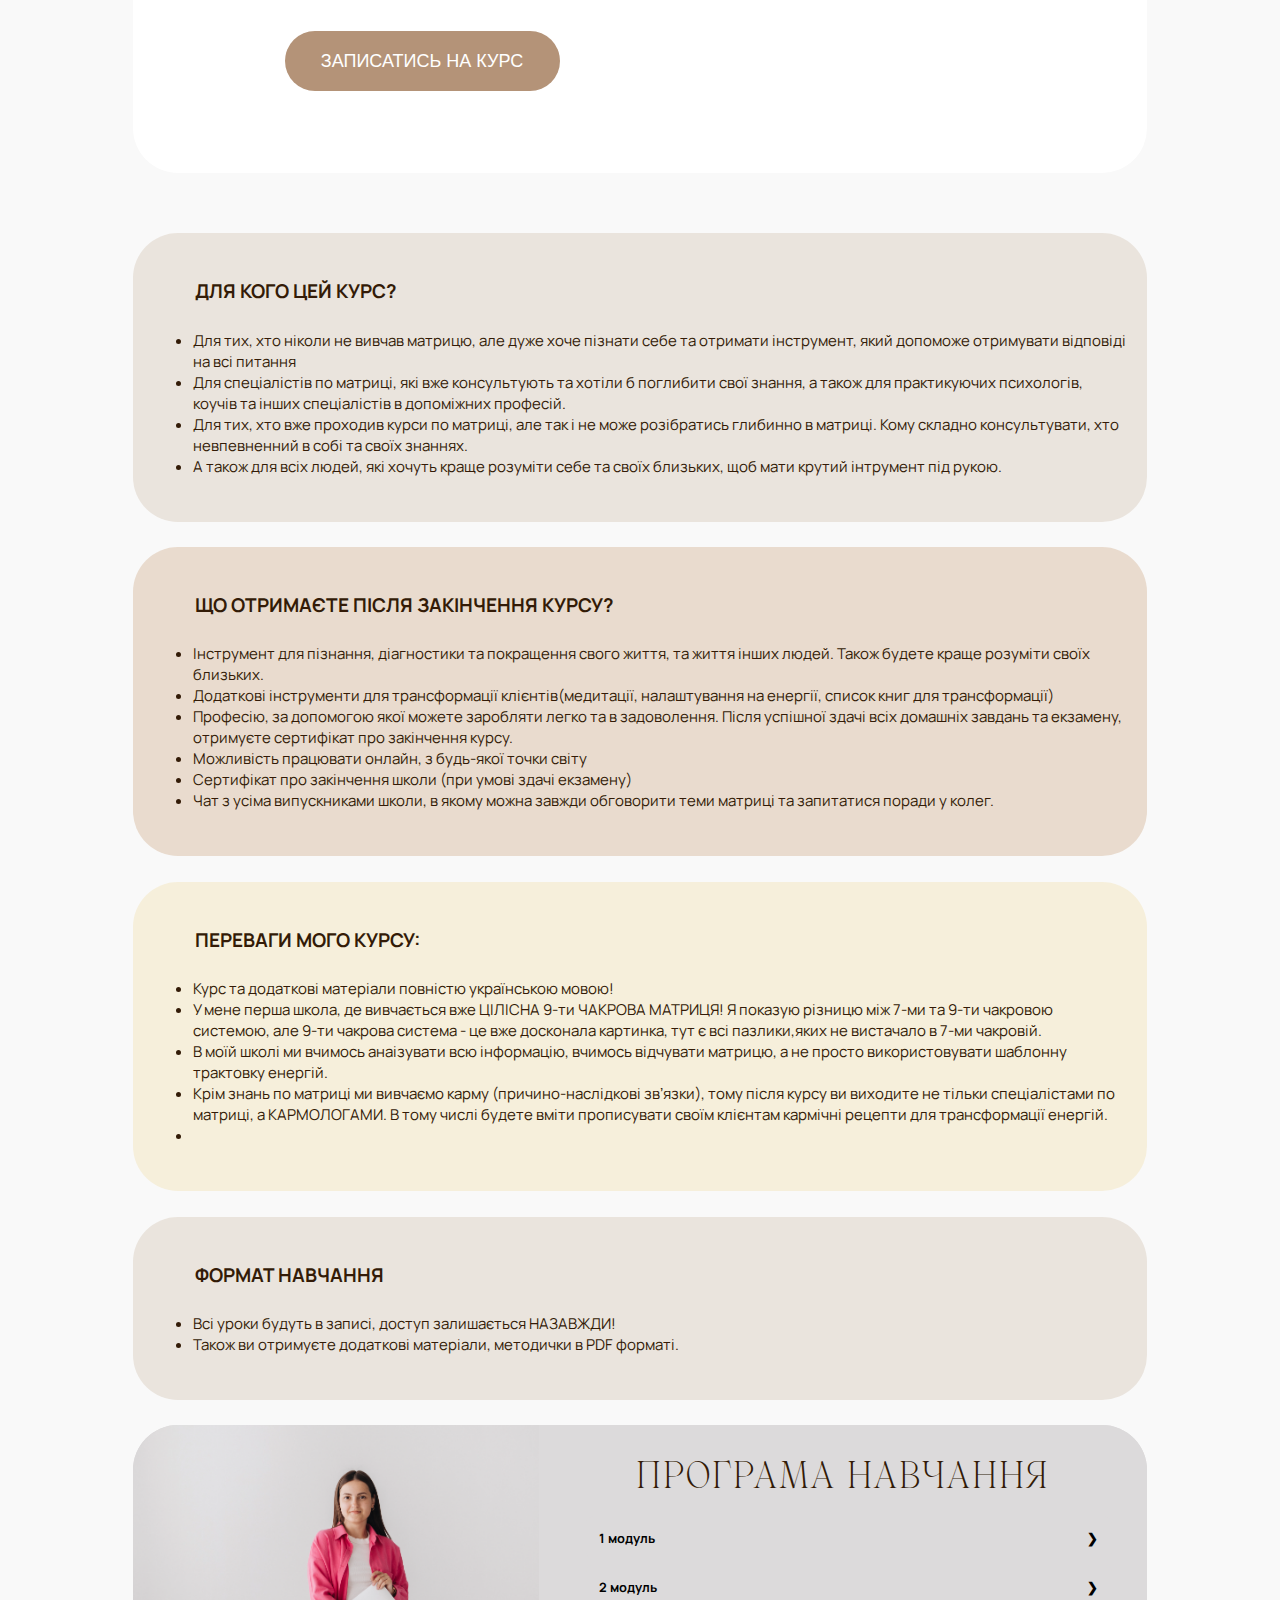
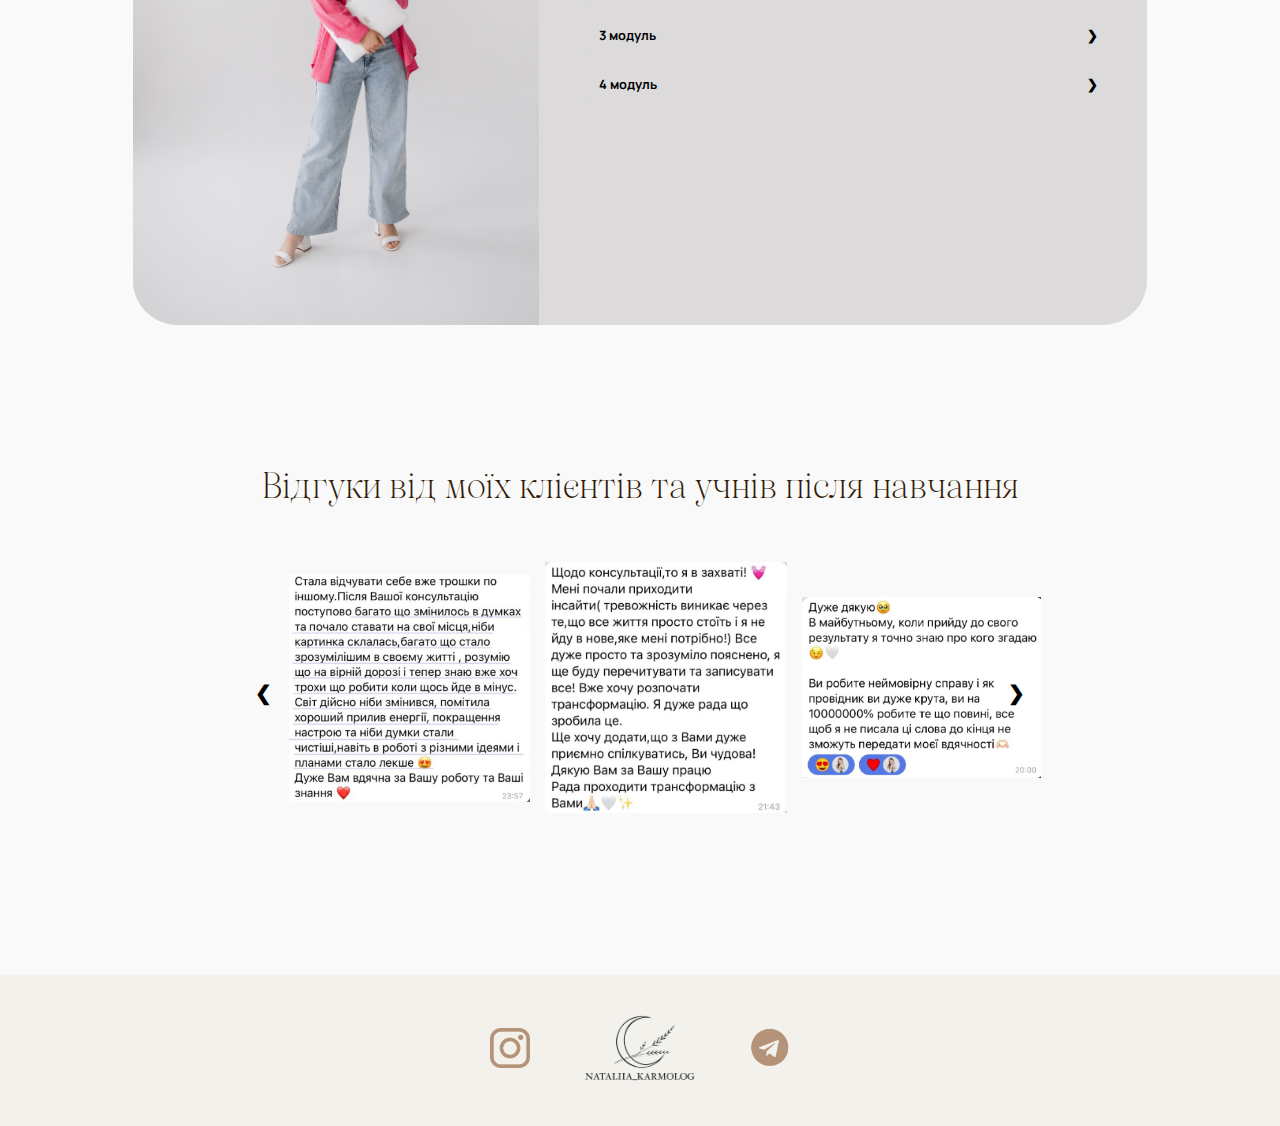
==== commit 28706bcc: "Update index.html" ====
--- a/index.html
+++ b/index.html
@@ -513,7 +513,6 @@
                   <p>Школа для тих, хто хоче пізнати себе, своїх рідних, вирішити будь-які проблеми в житті, хто прагне
                      слідувати своєму шляху, а також отримати сучасну професію, за допомогою якої можна заробляти
                      із будь-якої точки світу, при цьому допомагаючи людям.</p>
-
                   <p> Проведу тебе в глубину матриці, навчу читати матрицю без шаблонних програм та трактовок і помічати
                      всі
                      причино-наслідкові звʼязки.</p>
@@ -575,16 +574,14 @@
                      <ul>
                         <li>Курс та додаткові матеріали повністю українською мовою!</li>
                         <li> У мене перша школа, де вивчається вже ЦІЛІСНА 9-ти ЧАКРОВА МАТРИЦЯ!
-                           Я показую різницю між 7-ми та 9-ти чакровою системою, після мого навчання ви зможете
-                           працювати з обидвами системами! Але 9-ти чакрова система - це вже досконала картинка,
+                           Я показую різницю між 7-ми та 9-ти чакровою системою, 
+                           але 9-ти чакрова система - це вже досконала картинка,
                            тут є всі пазлики,яких не вистачало в 7-ми чакровій.</li>
                         <li> В моїй школі ми вчимось анаізувати всю інформацію, вчимось відчувати матрицю, а не просто
                            використовувати шаблонну трактовку енергій. </li>
                         <li>Крім знань по матриці ми вивчаємо карму (причино-наслідкові звʼязки), тому після курсу ви
                            виходите не тільки спеціалістами по матриці, а КАРМОЛОГАМИ. В тому числі будете вміти
-                           прописувати своїм клієнтам кармічні рецепти для трансформації енергій.</li <li>У мене буде не
-                        тільки базова інформація, але й багато практики. Також я сама практикуючий спеціалст,
-                        тому весь свій досвід консультування передаю на навчанні</li>
+                           прописувати своїм клієнтам кармічні рецепти для трансформації енергій.<li>
                      </ul>
                   </div>
                </div>
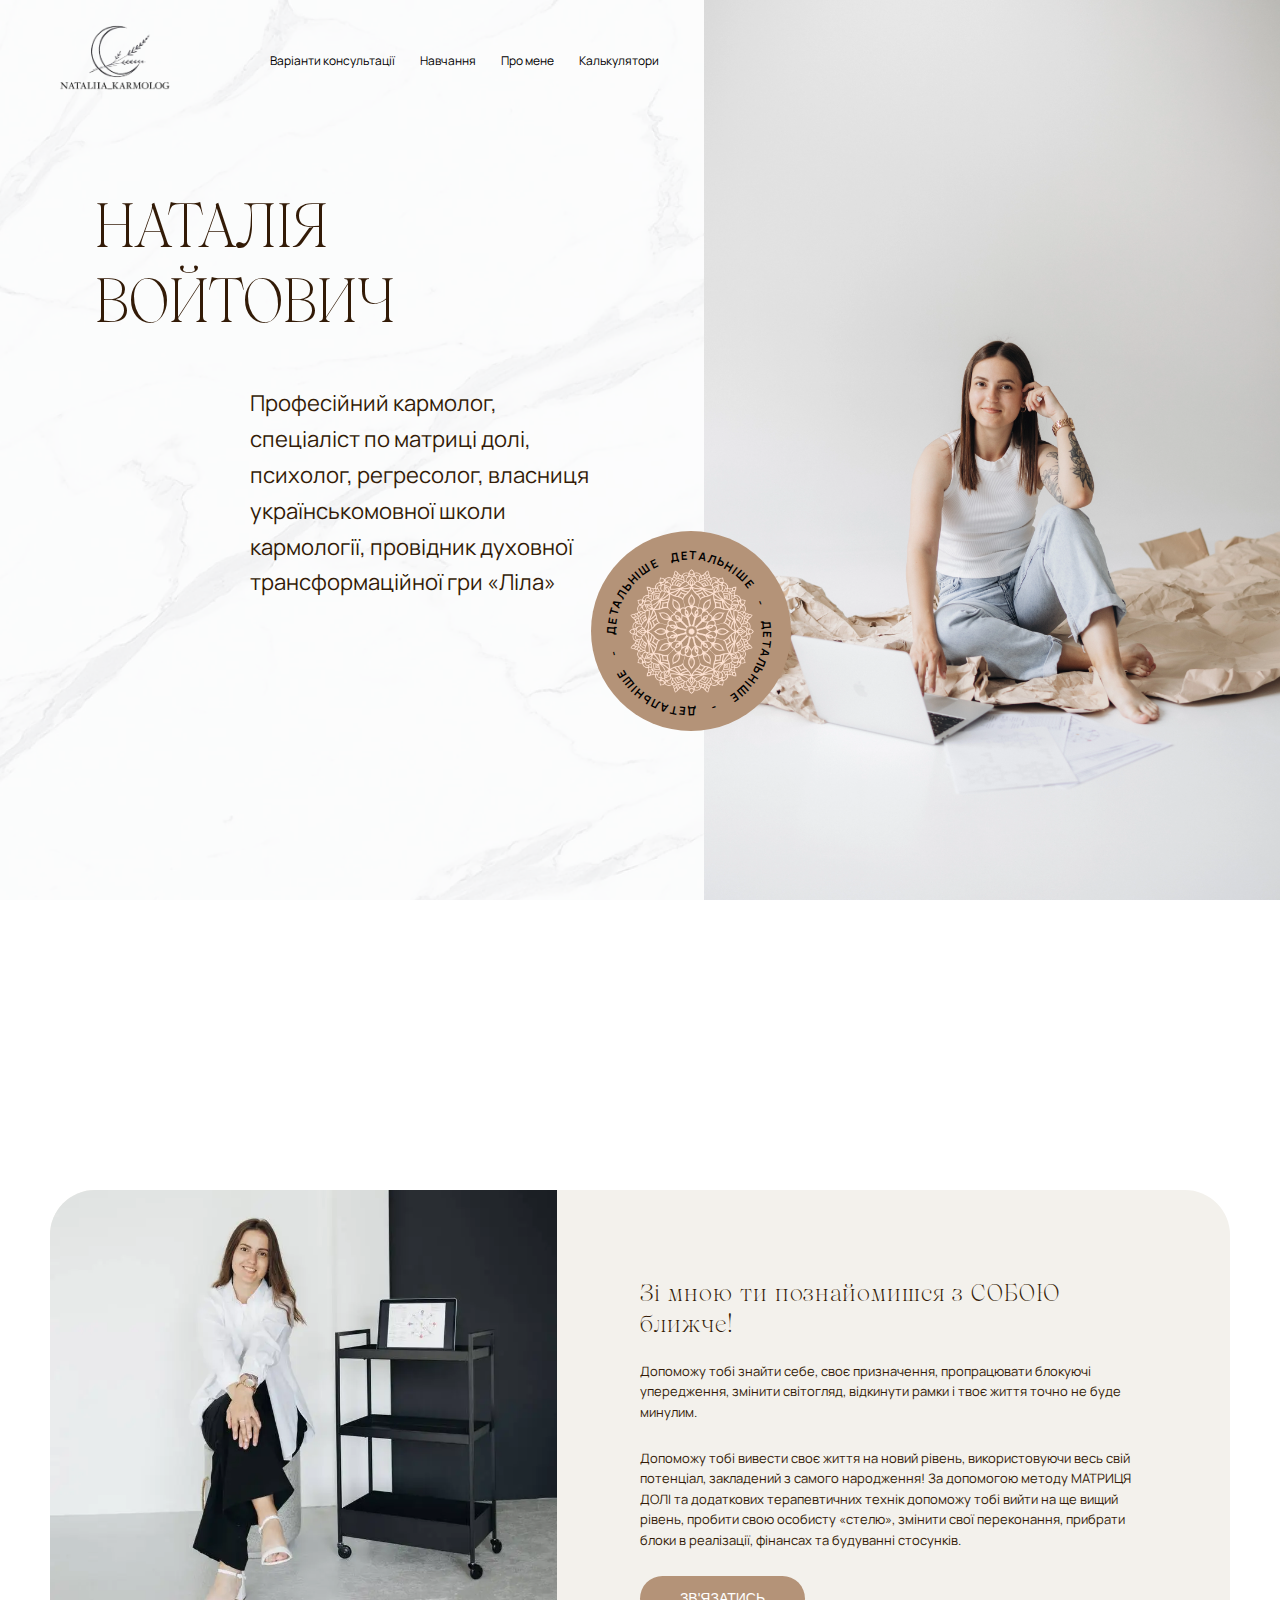
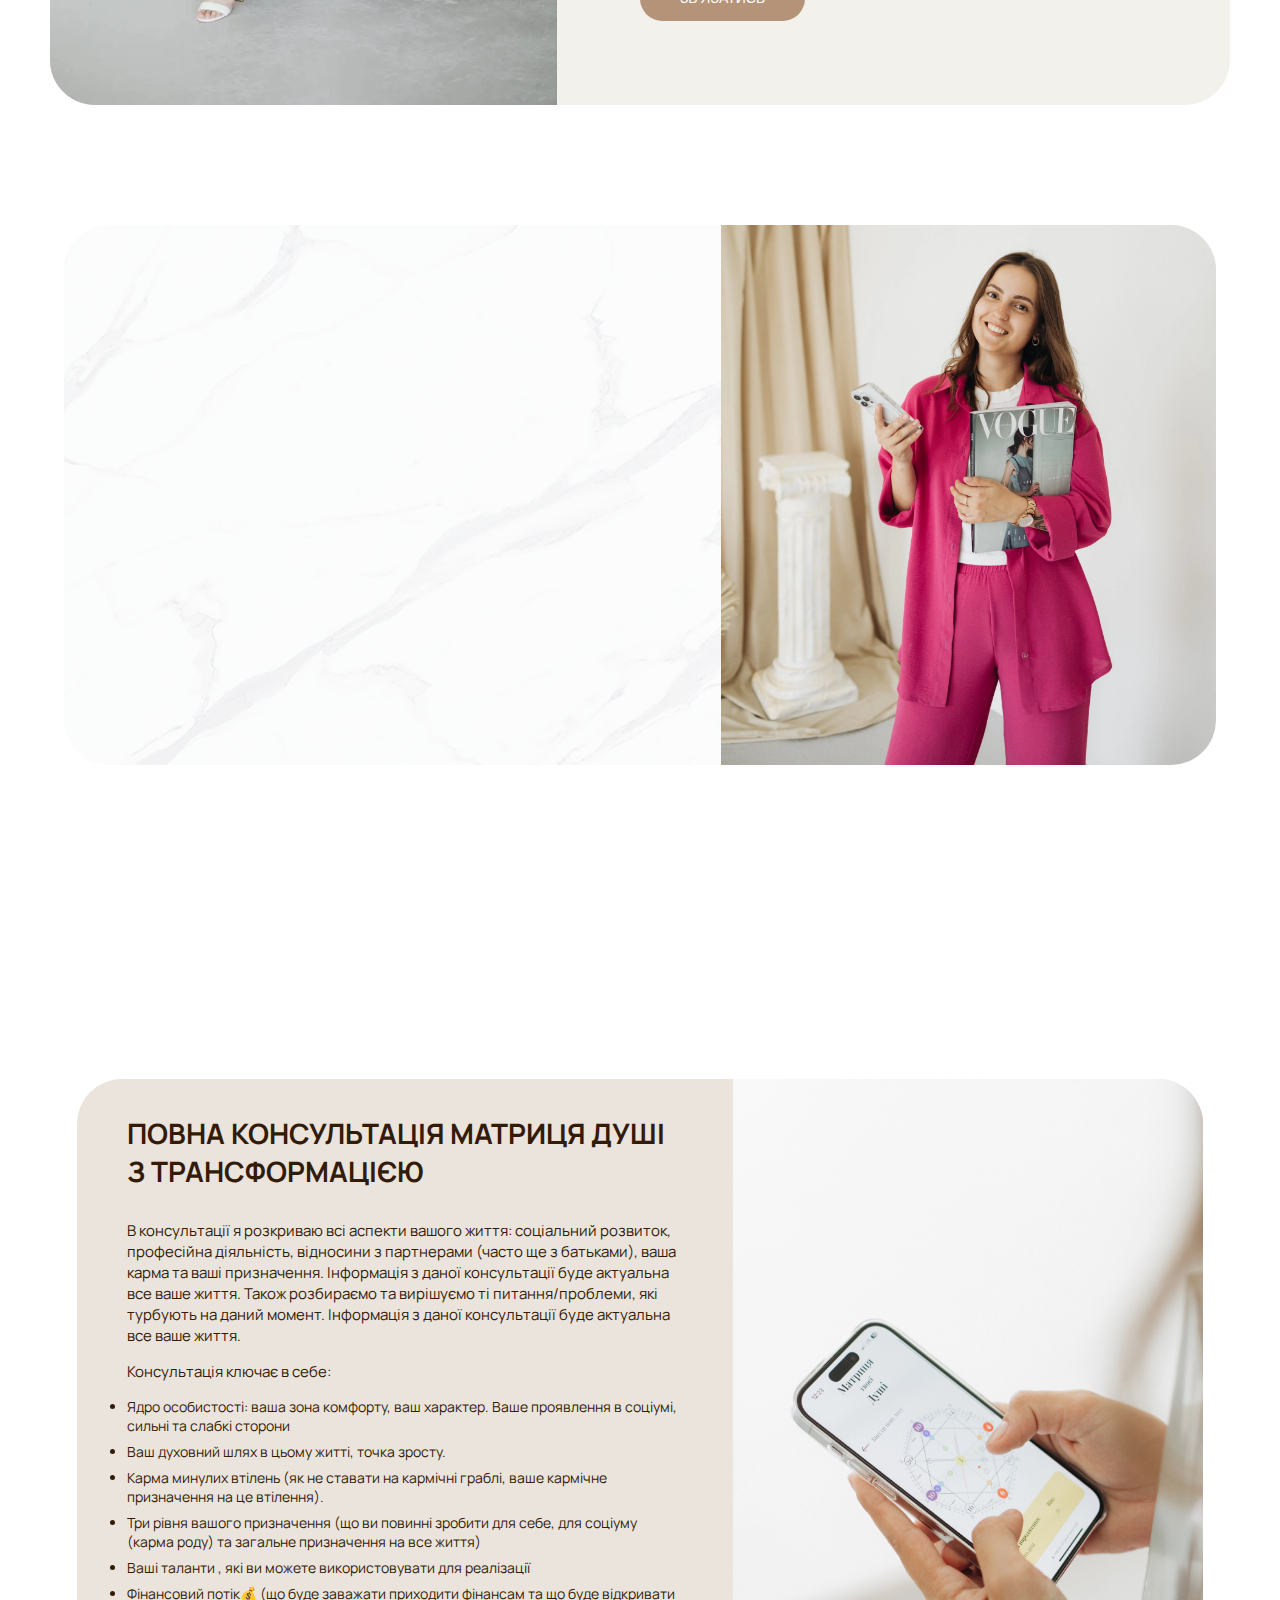
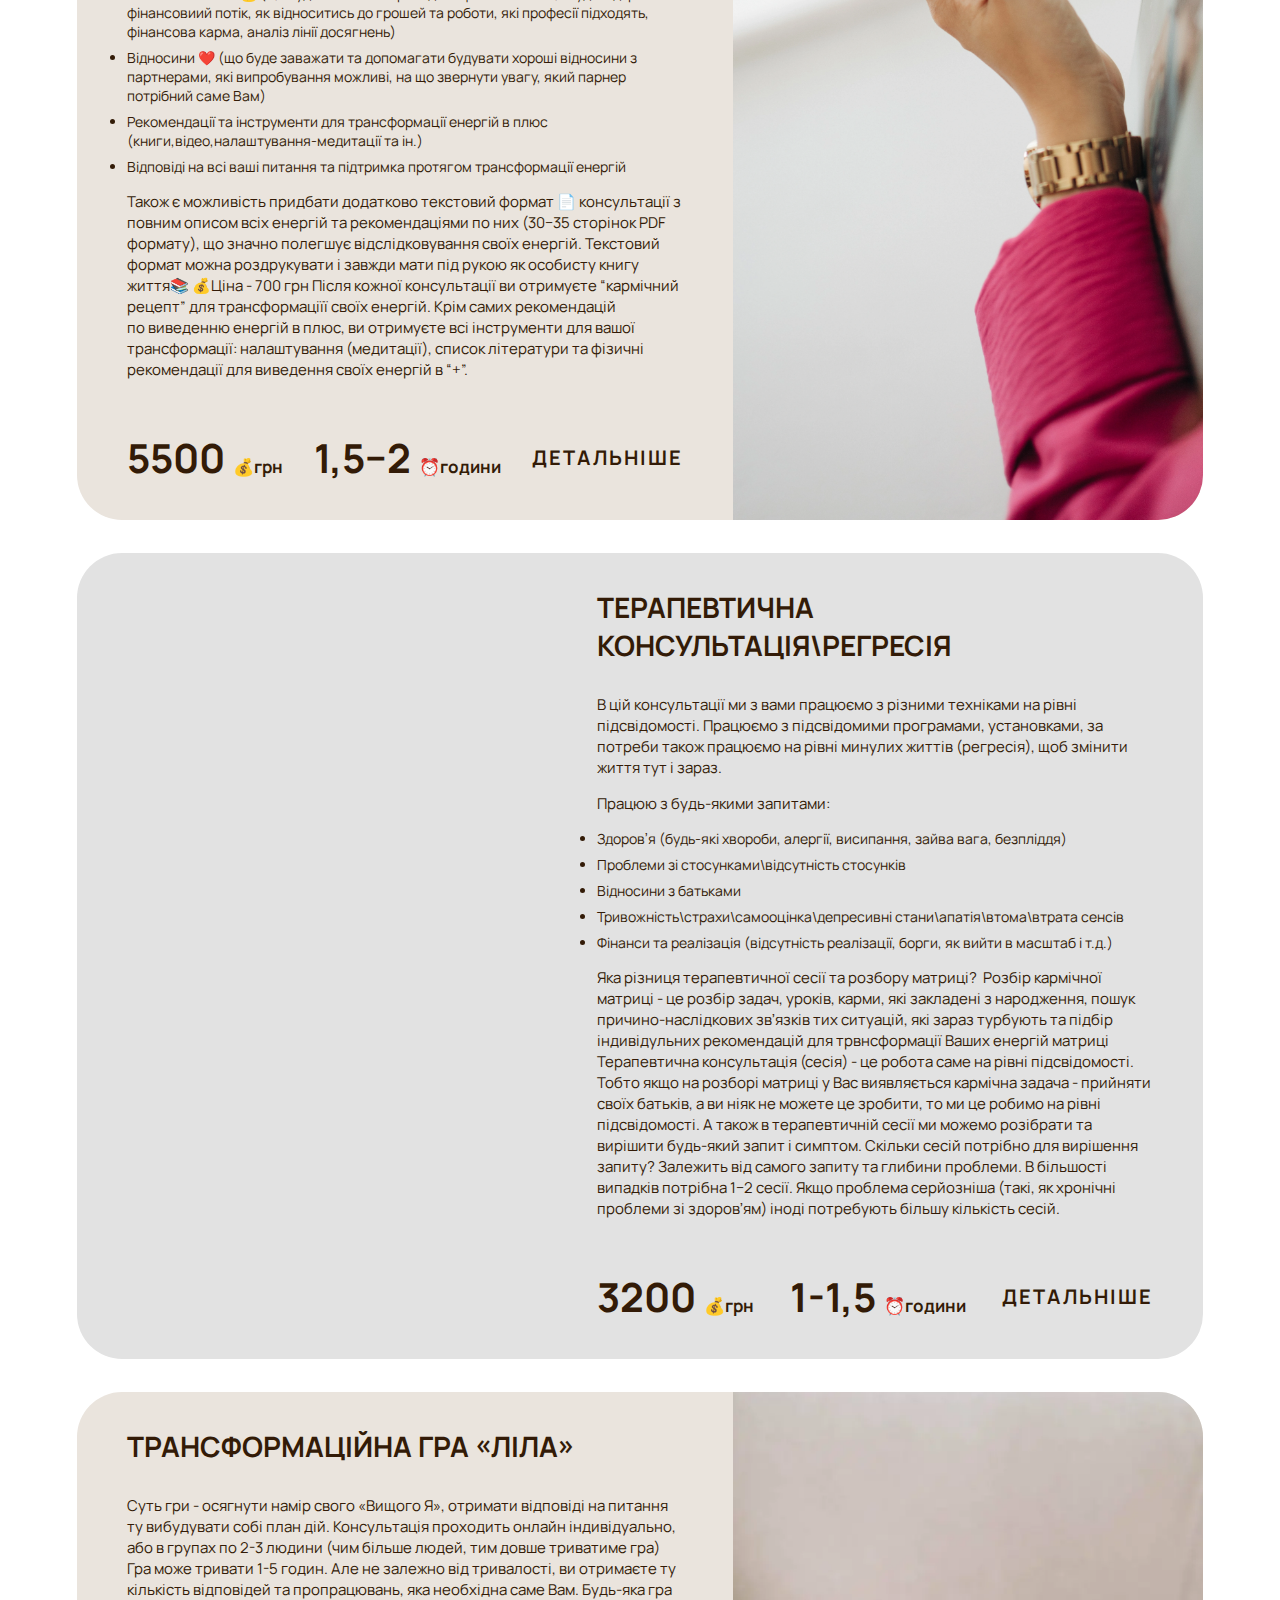
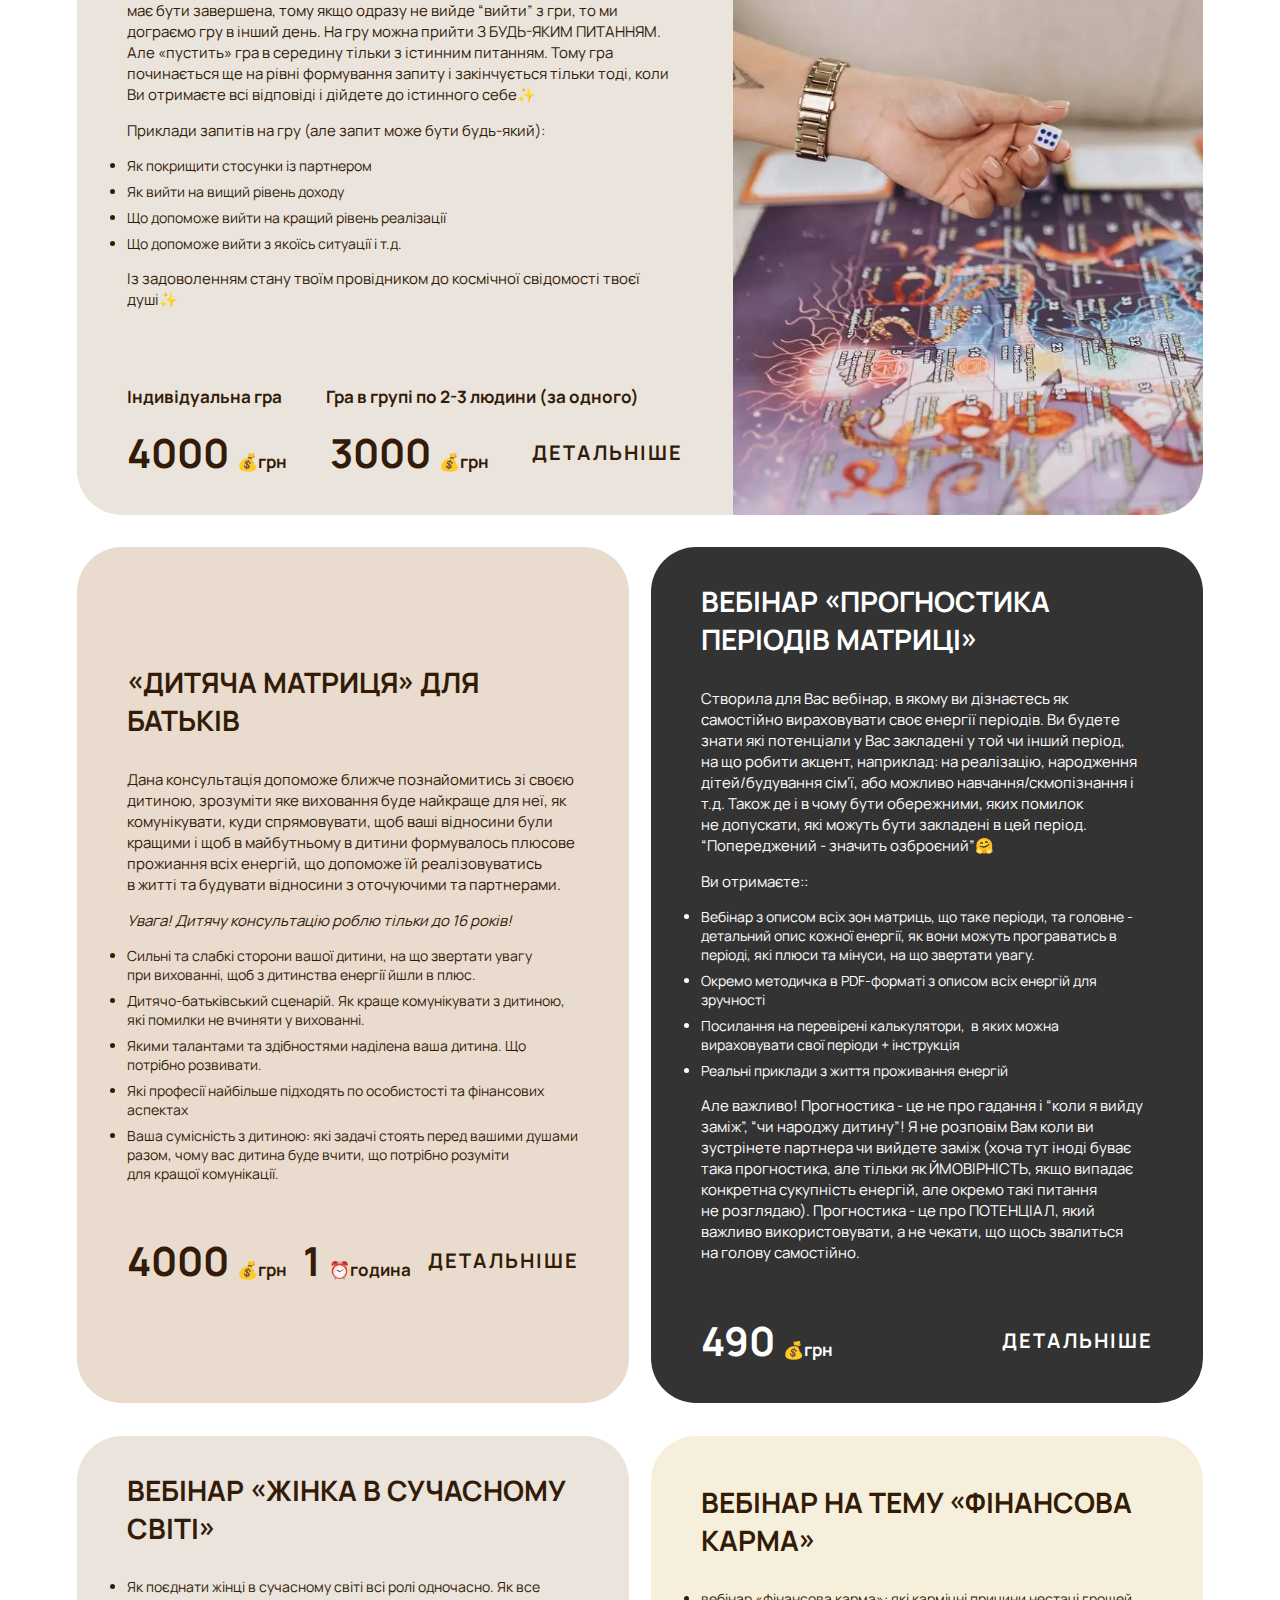
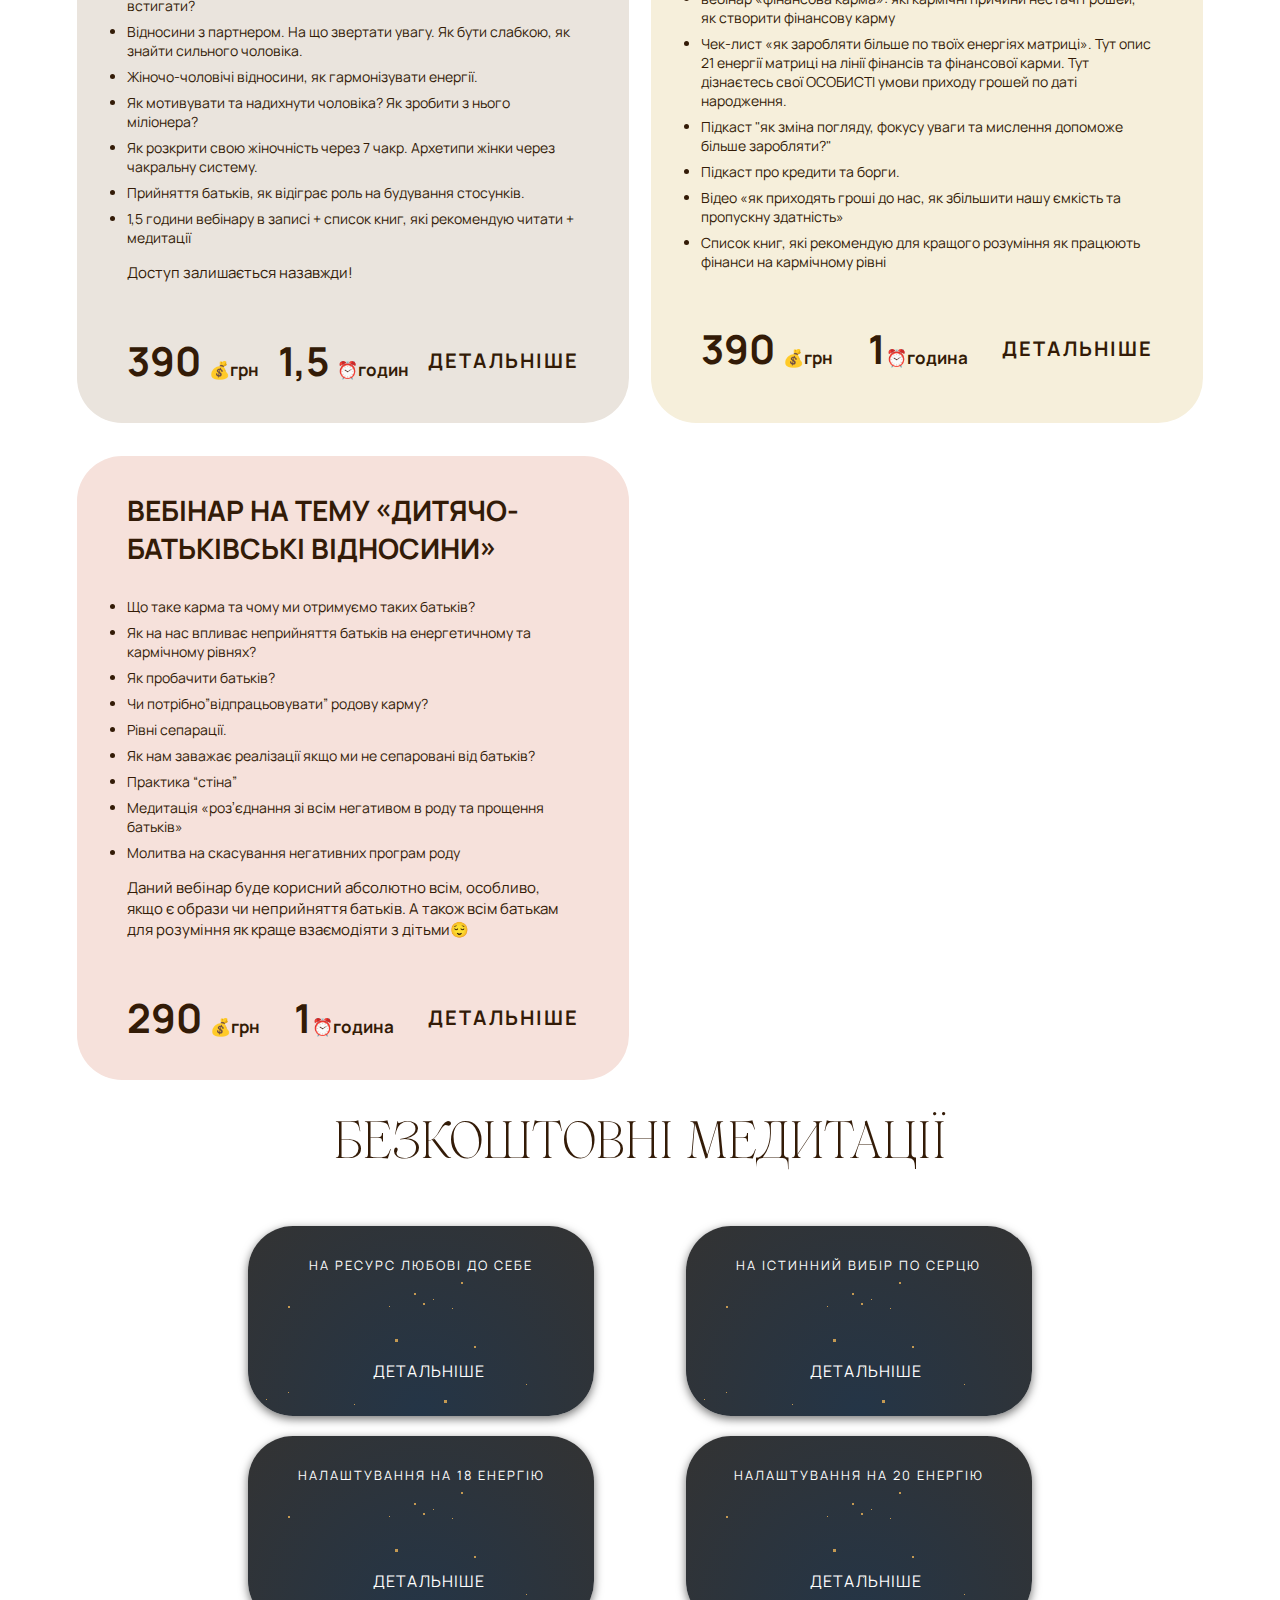
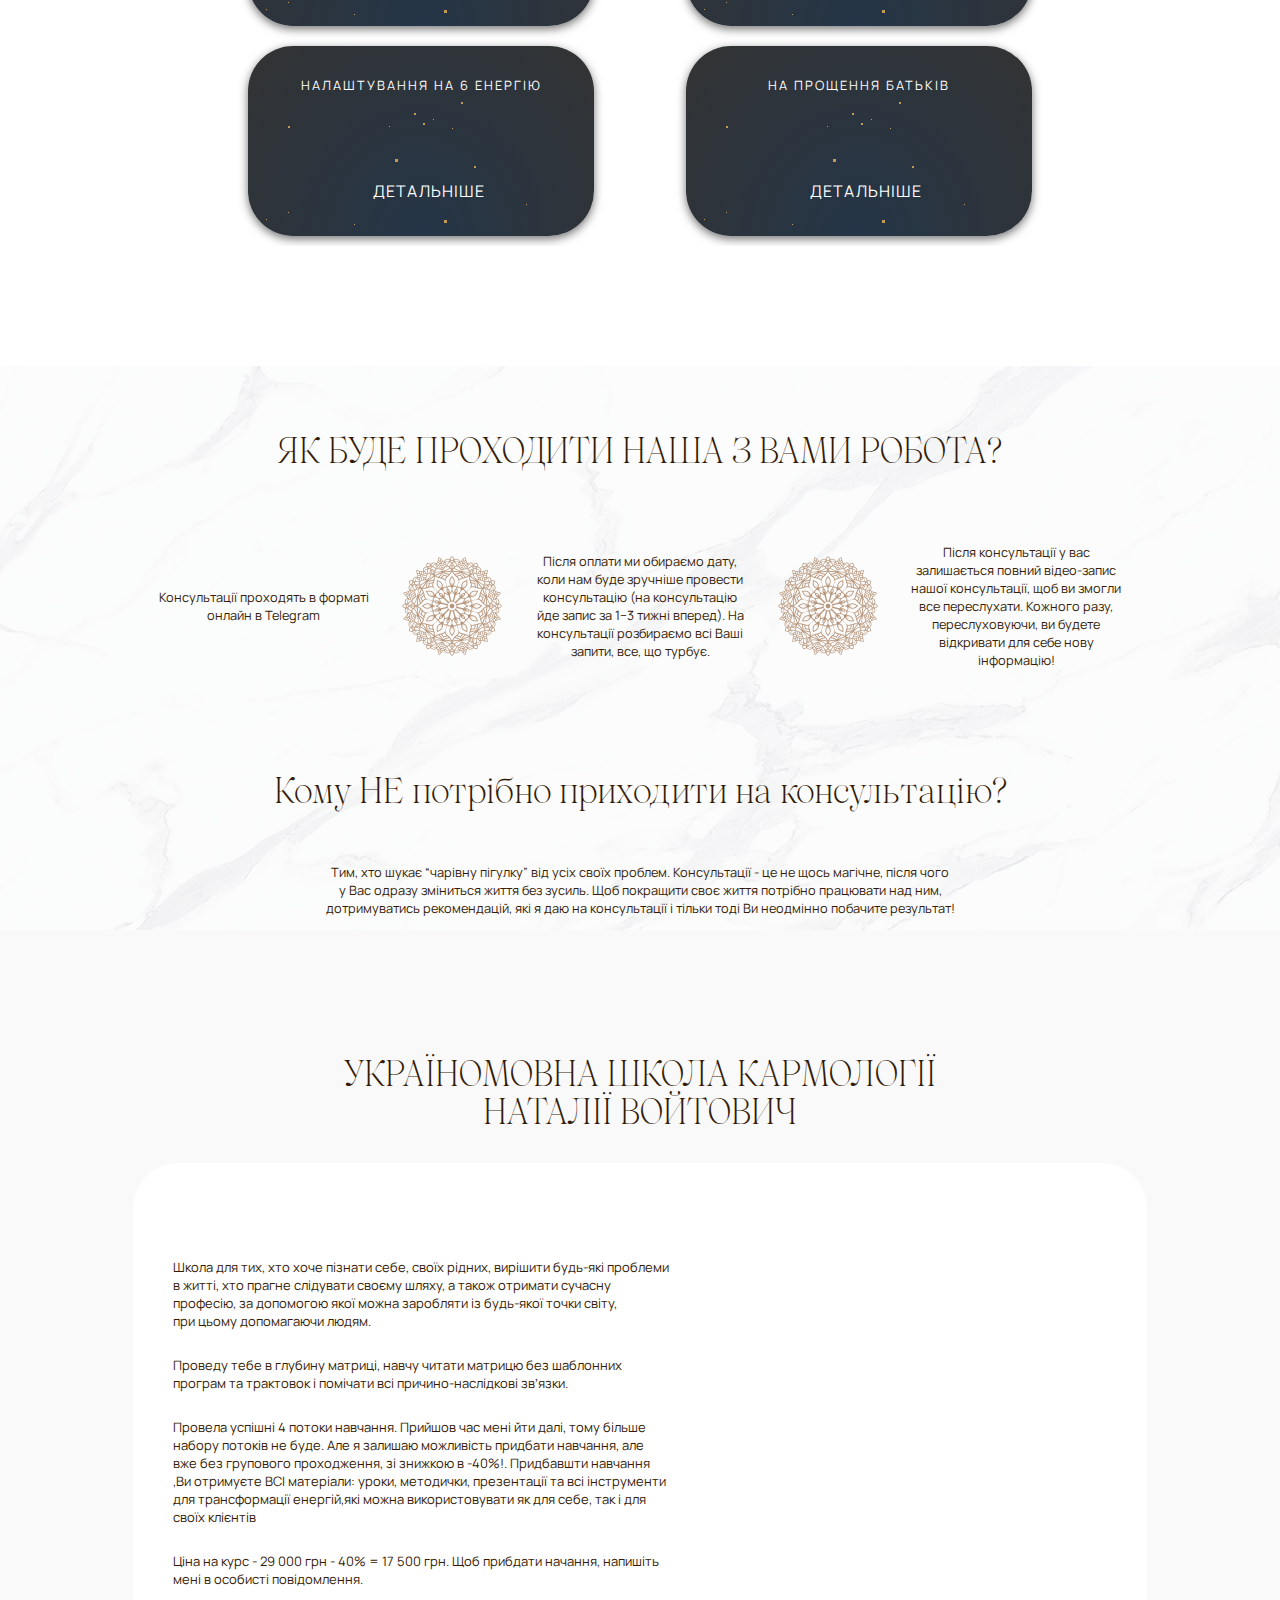
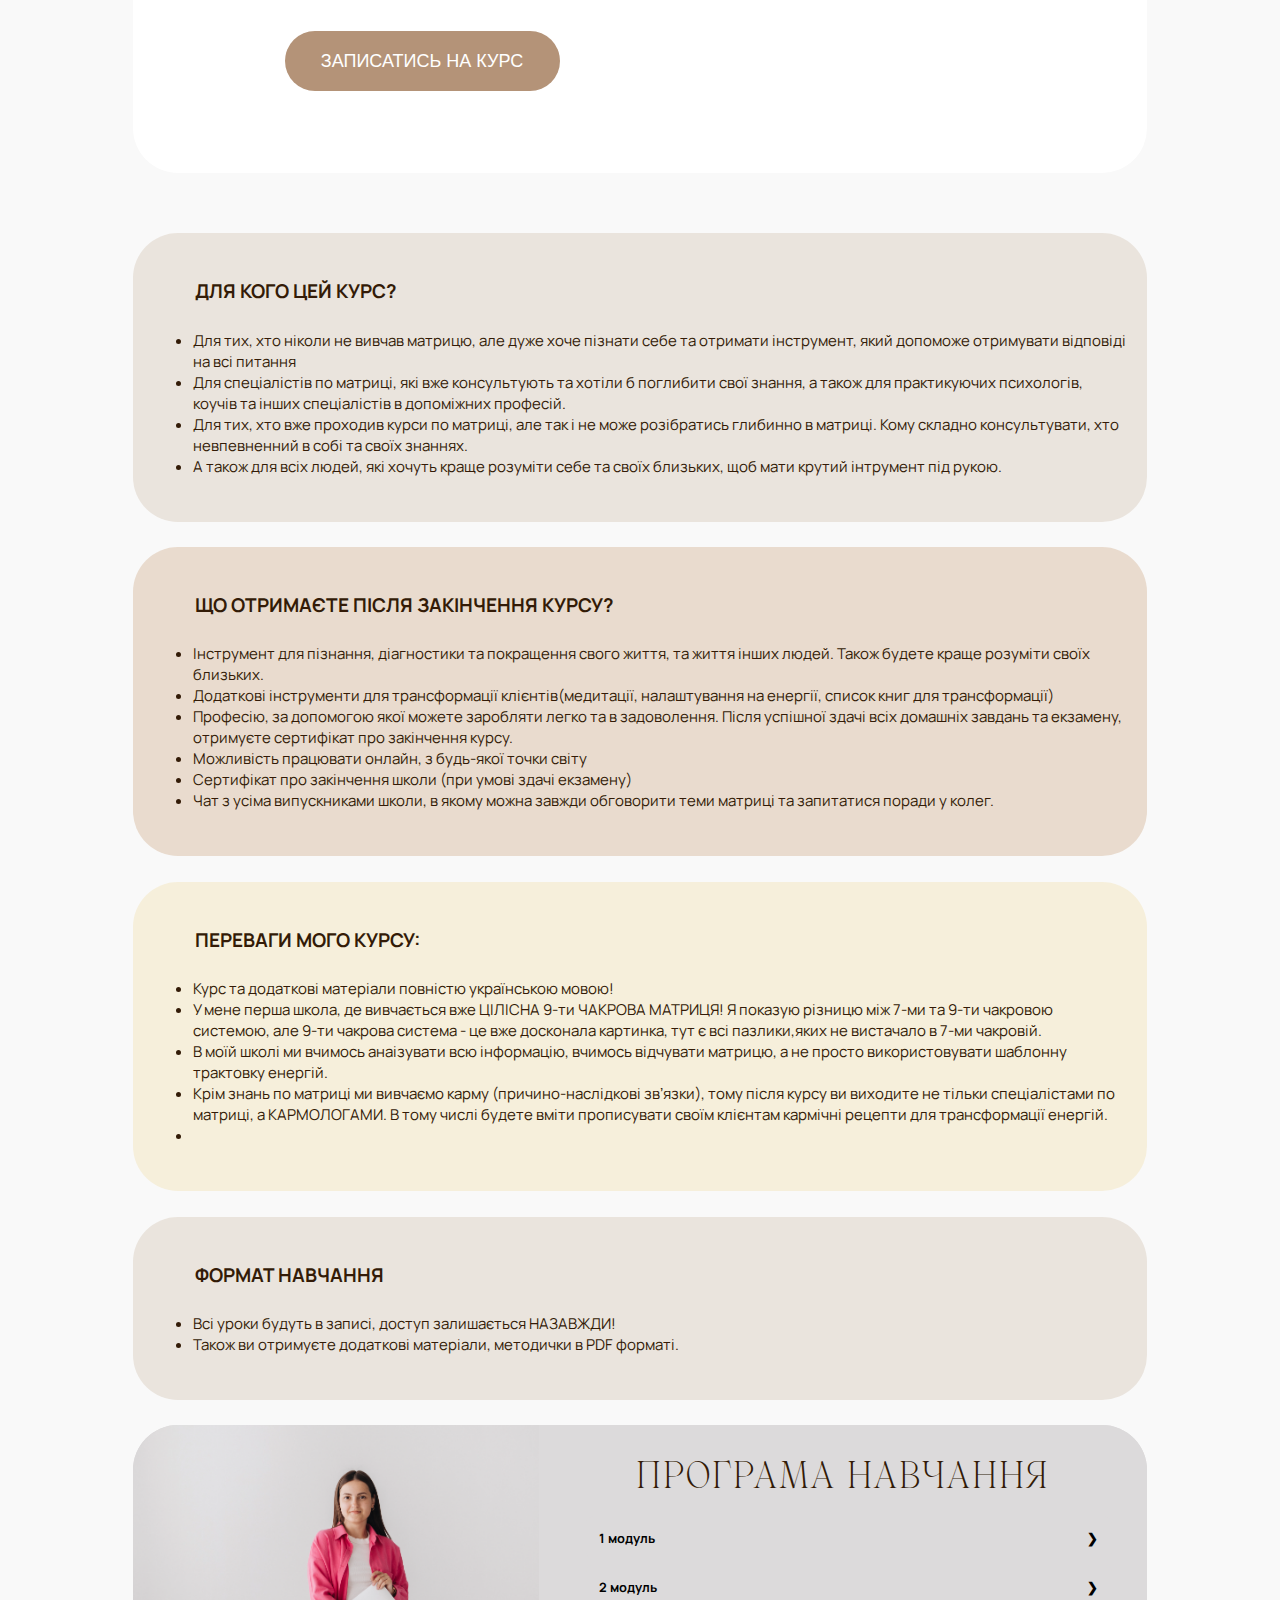
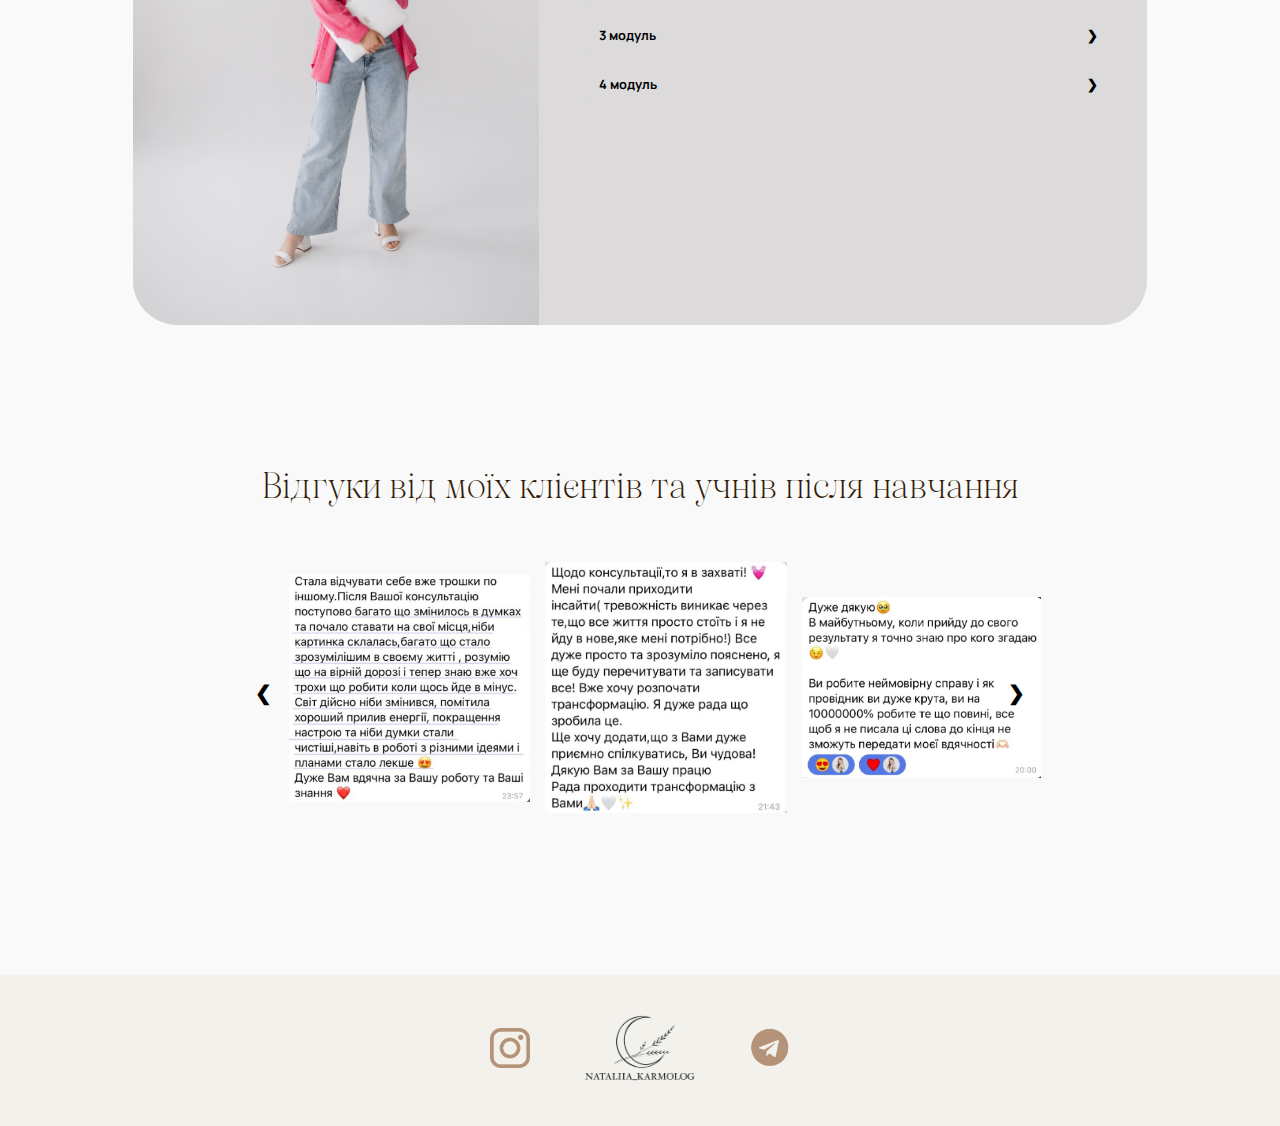
==== commit 3f8d6de6: "Update index.html" ====
--- a/index.html
+++ b/index.html
@@ -522,7 +522,7 @@
                   Придбавшти навчання ,Ви отримуєте ВСІ матеріали: уроки, методички, презентації та всі 
                      інструменти для трансформації енергій,які можна використовувати як для себе, так і для своїх клієнтів</p>
 
-                  <p> Ціна на курс - 29 000 грн - 40% = 17 500 грн
+                  <p> Ціна на курс - 29 000 грн - 40% = 17 500 грн.
                      Щоб прибдати начання, напишіть мені в особисті повідомлення.
                   </p>
                   <a target="_blank" rel="noreferrer"
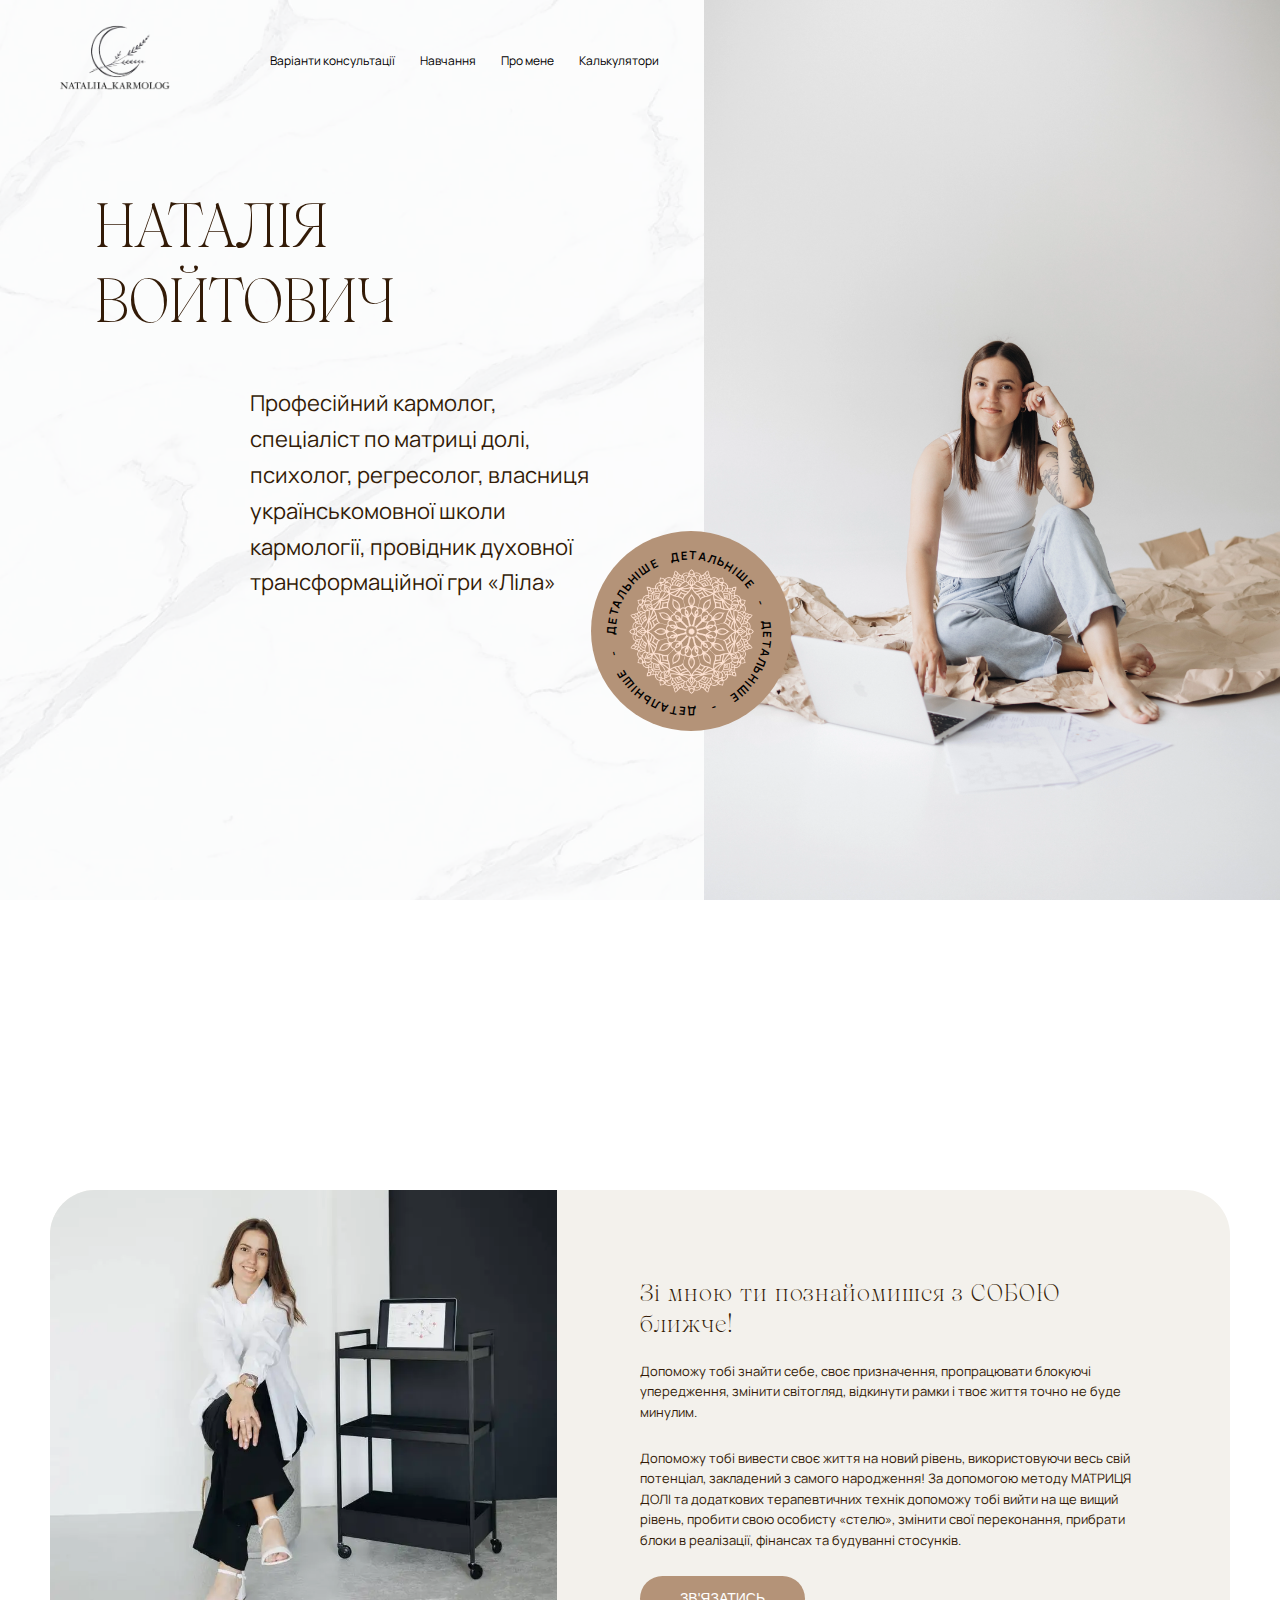
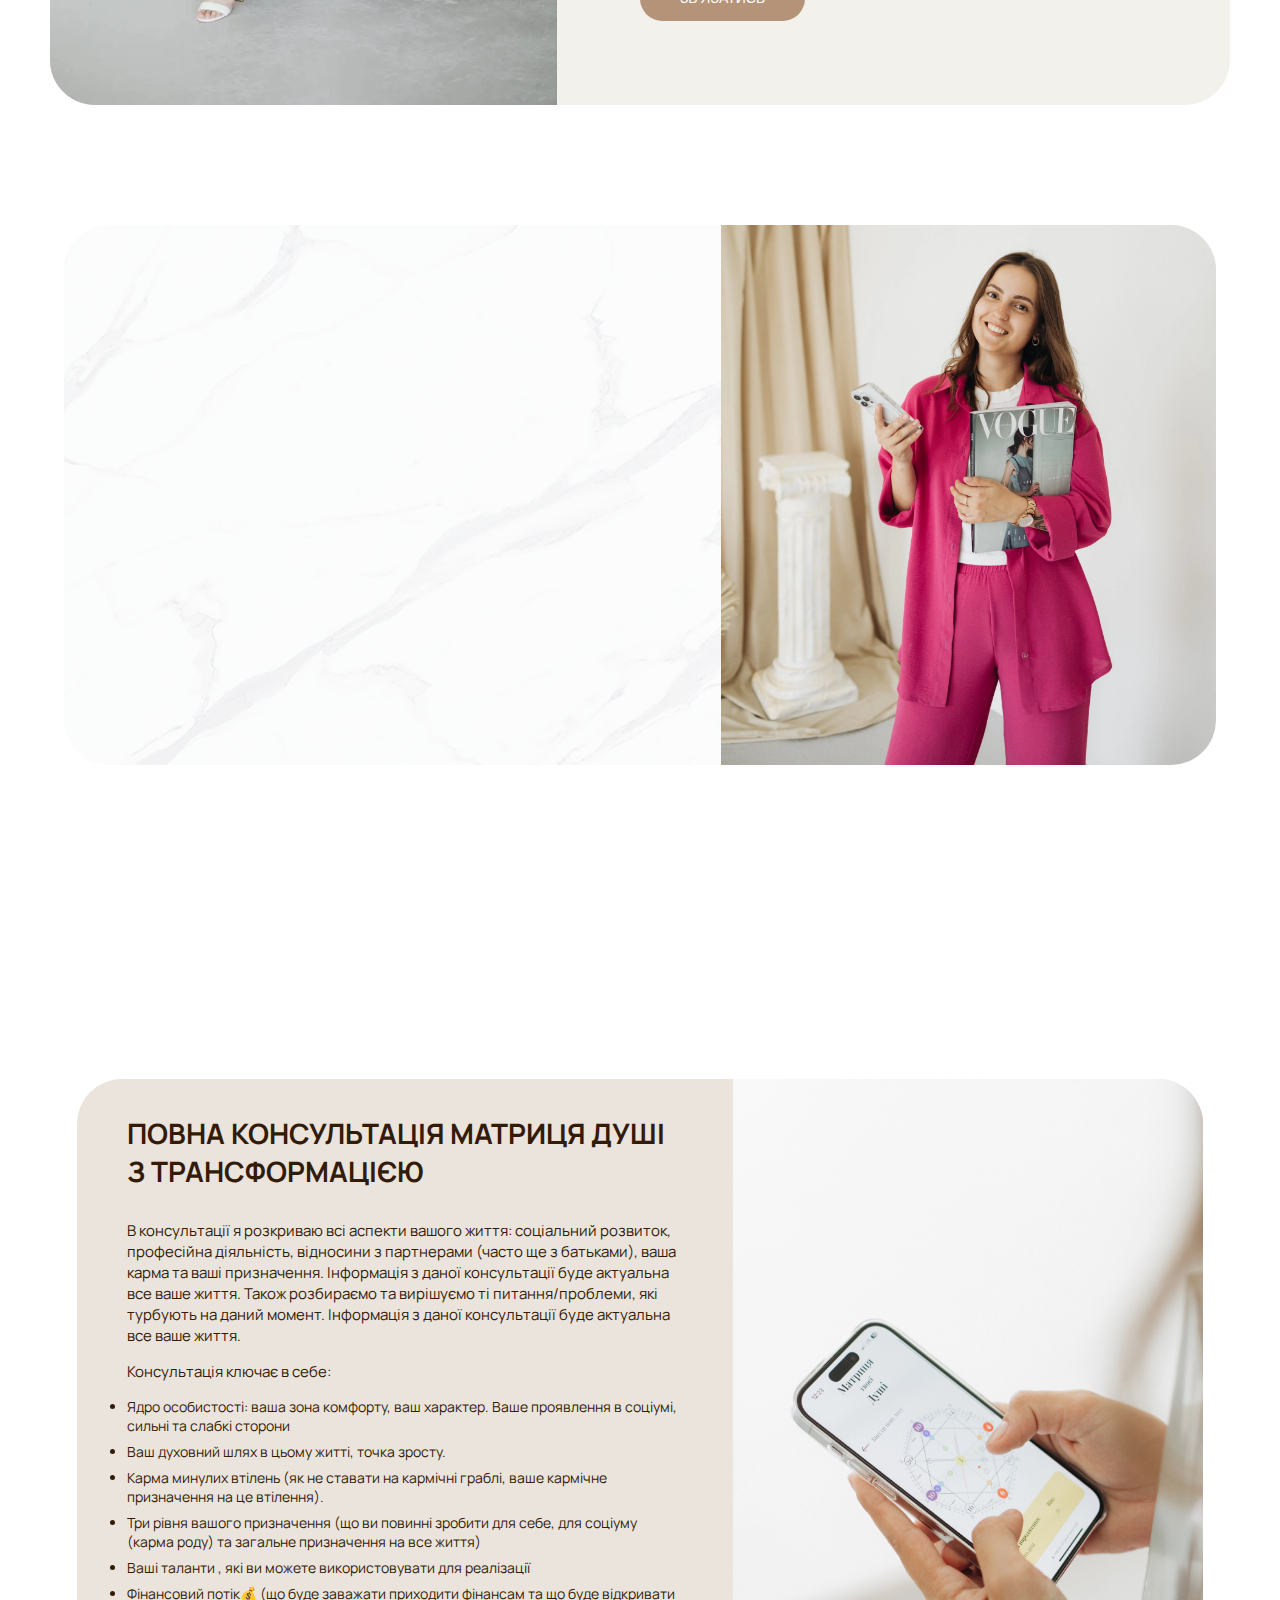
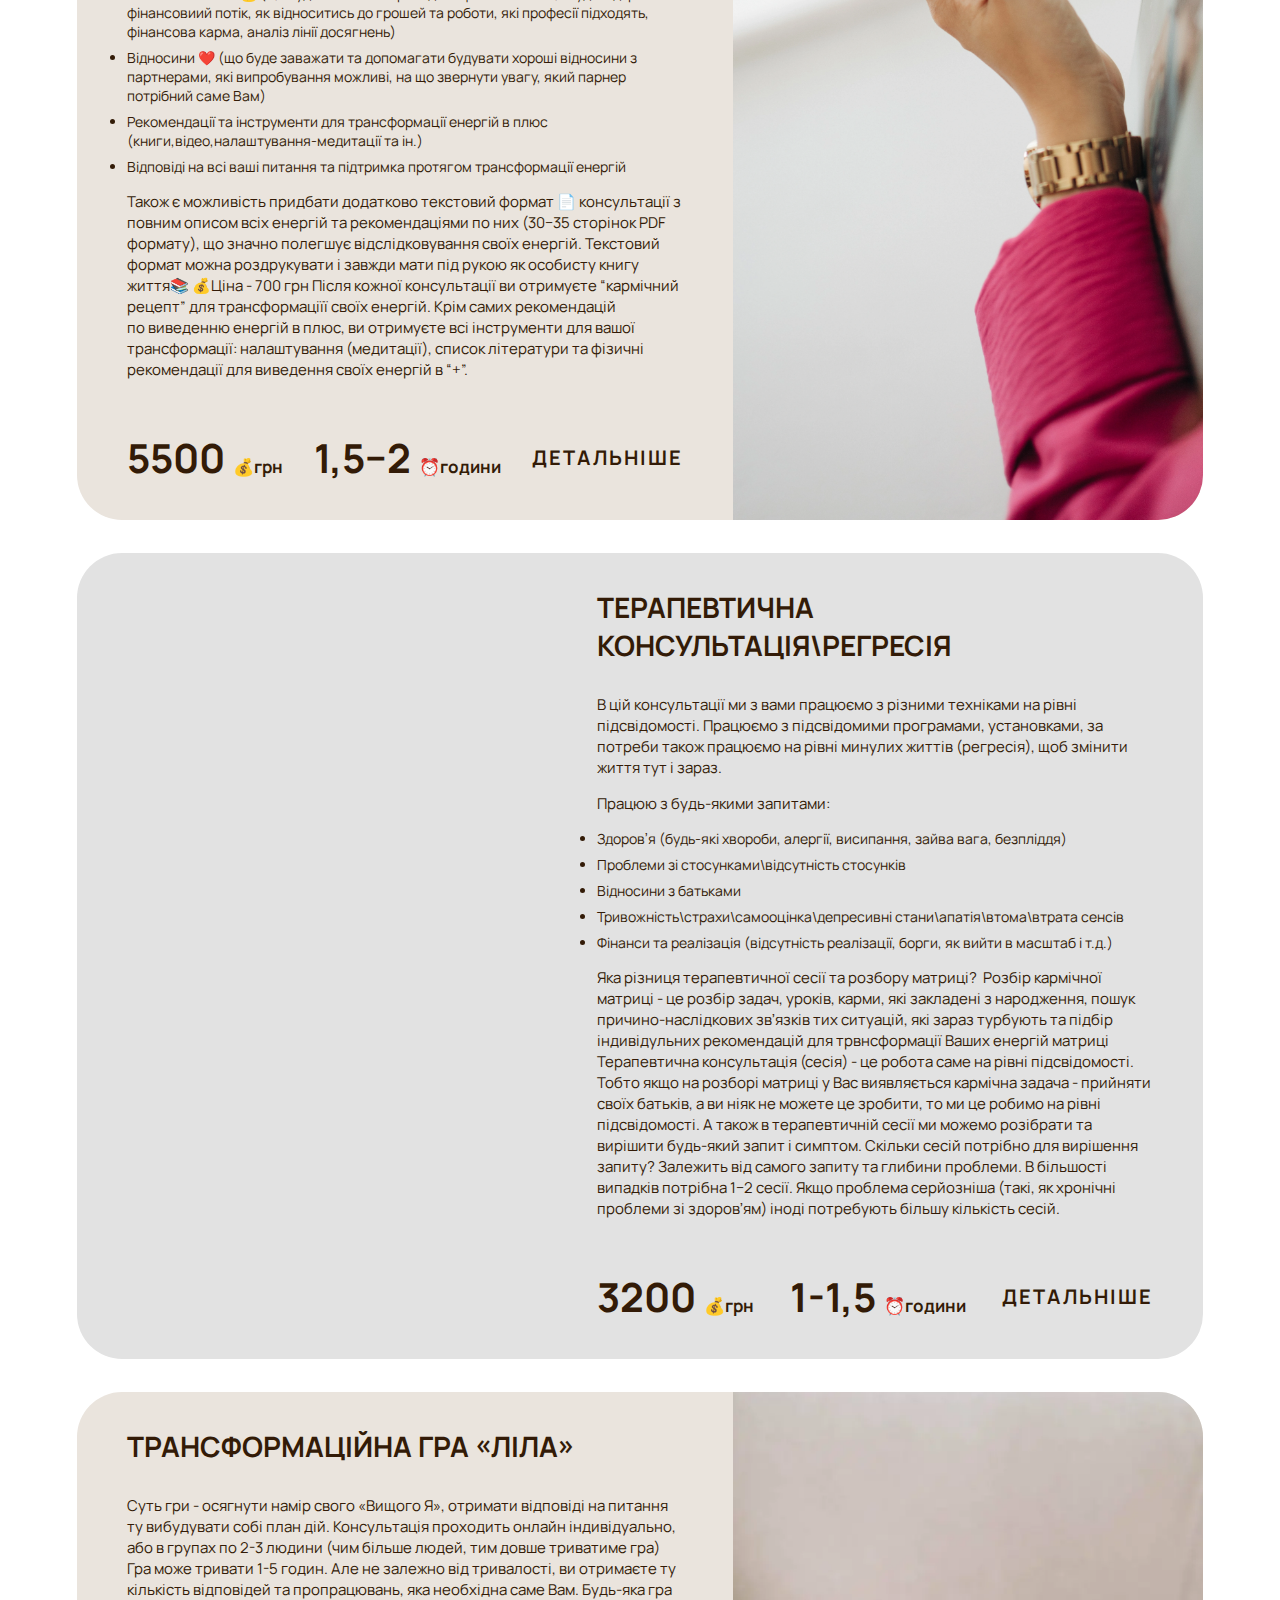
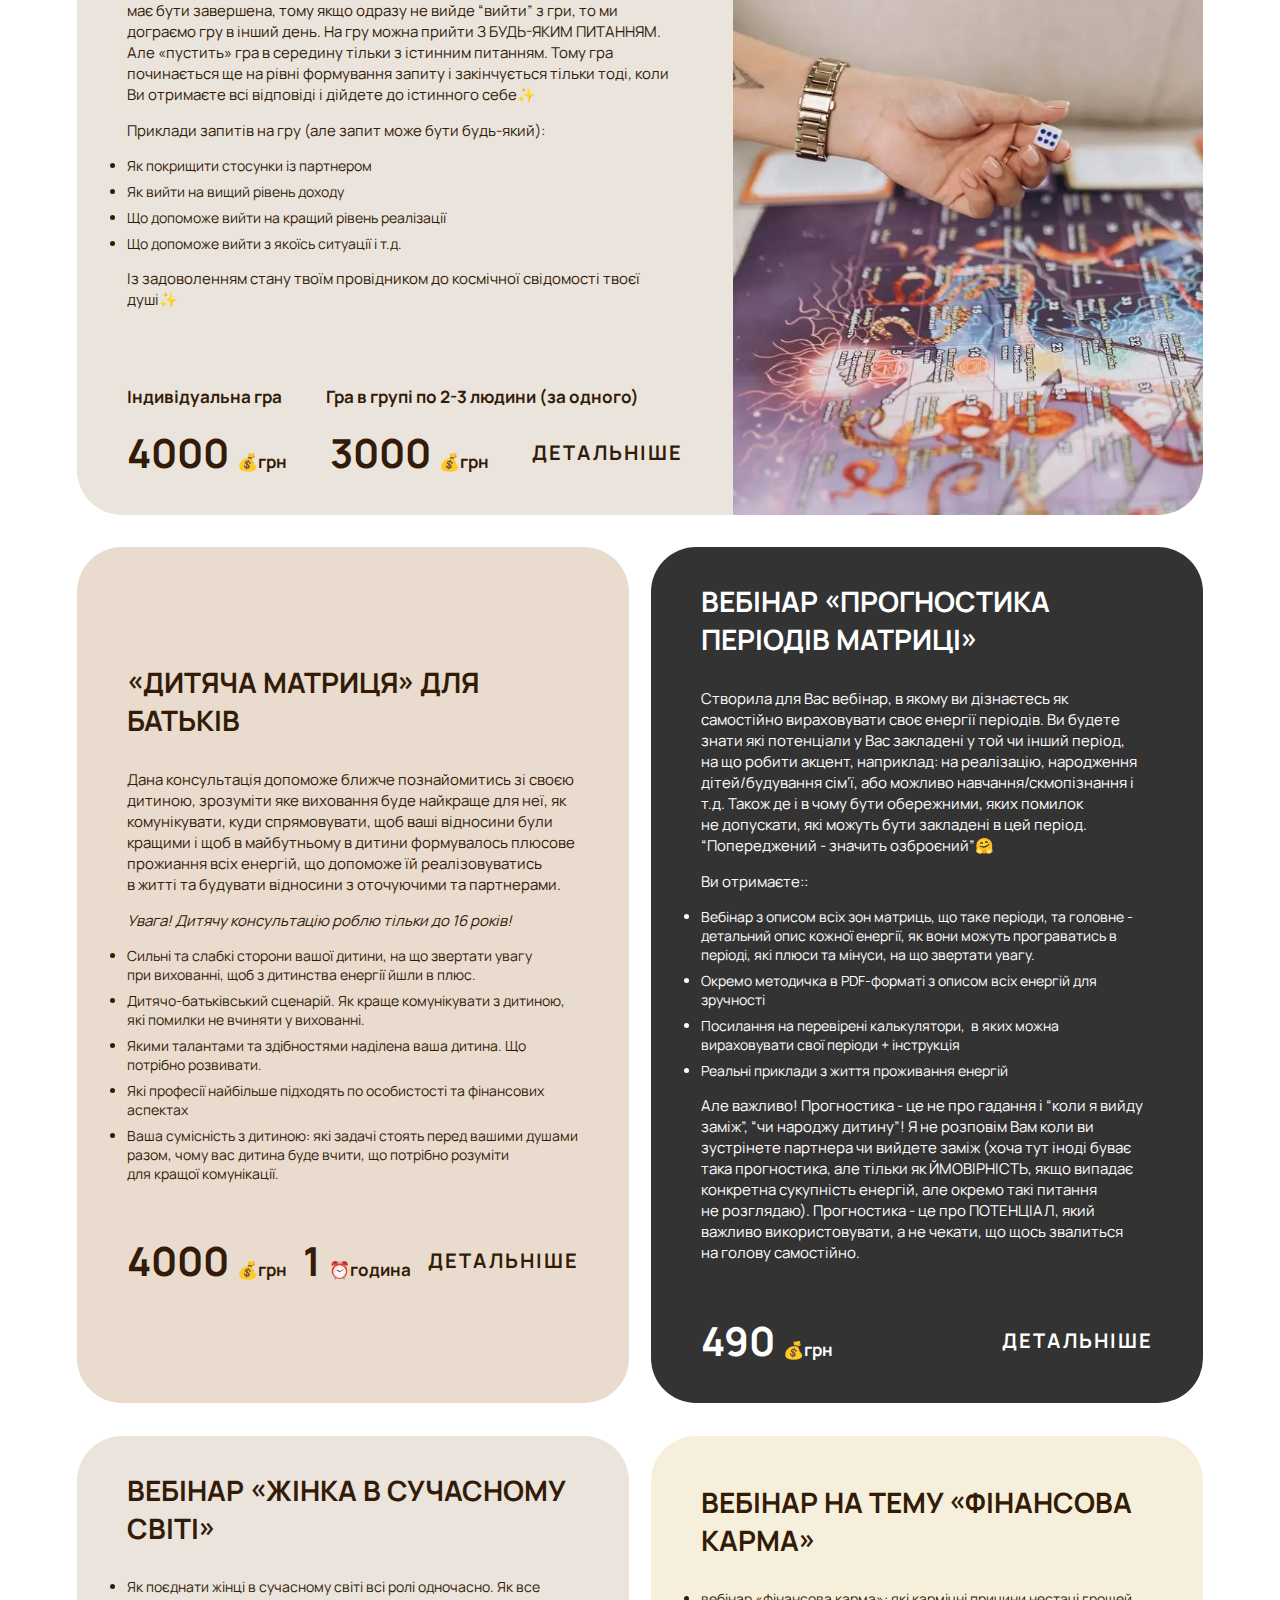
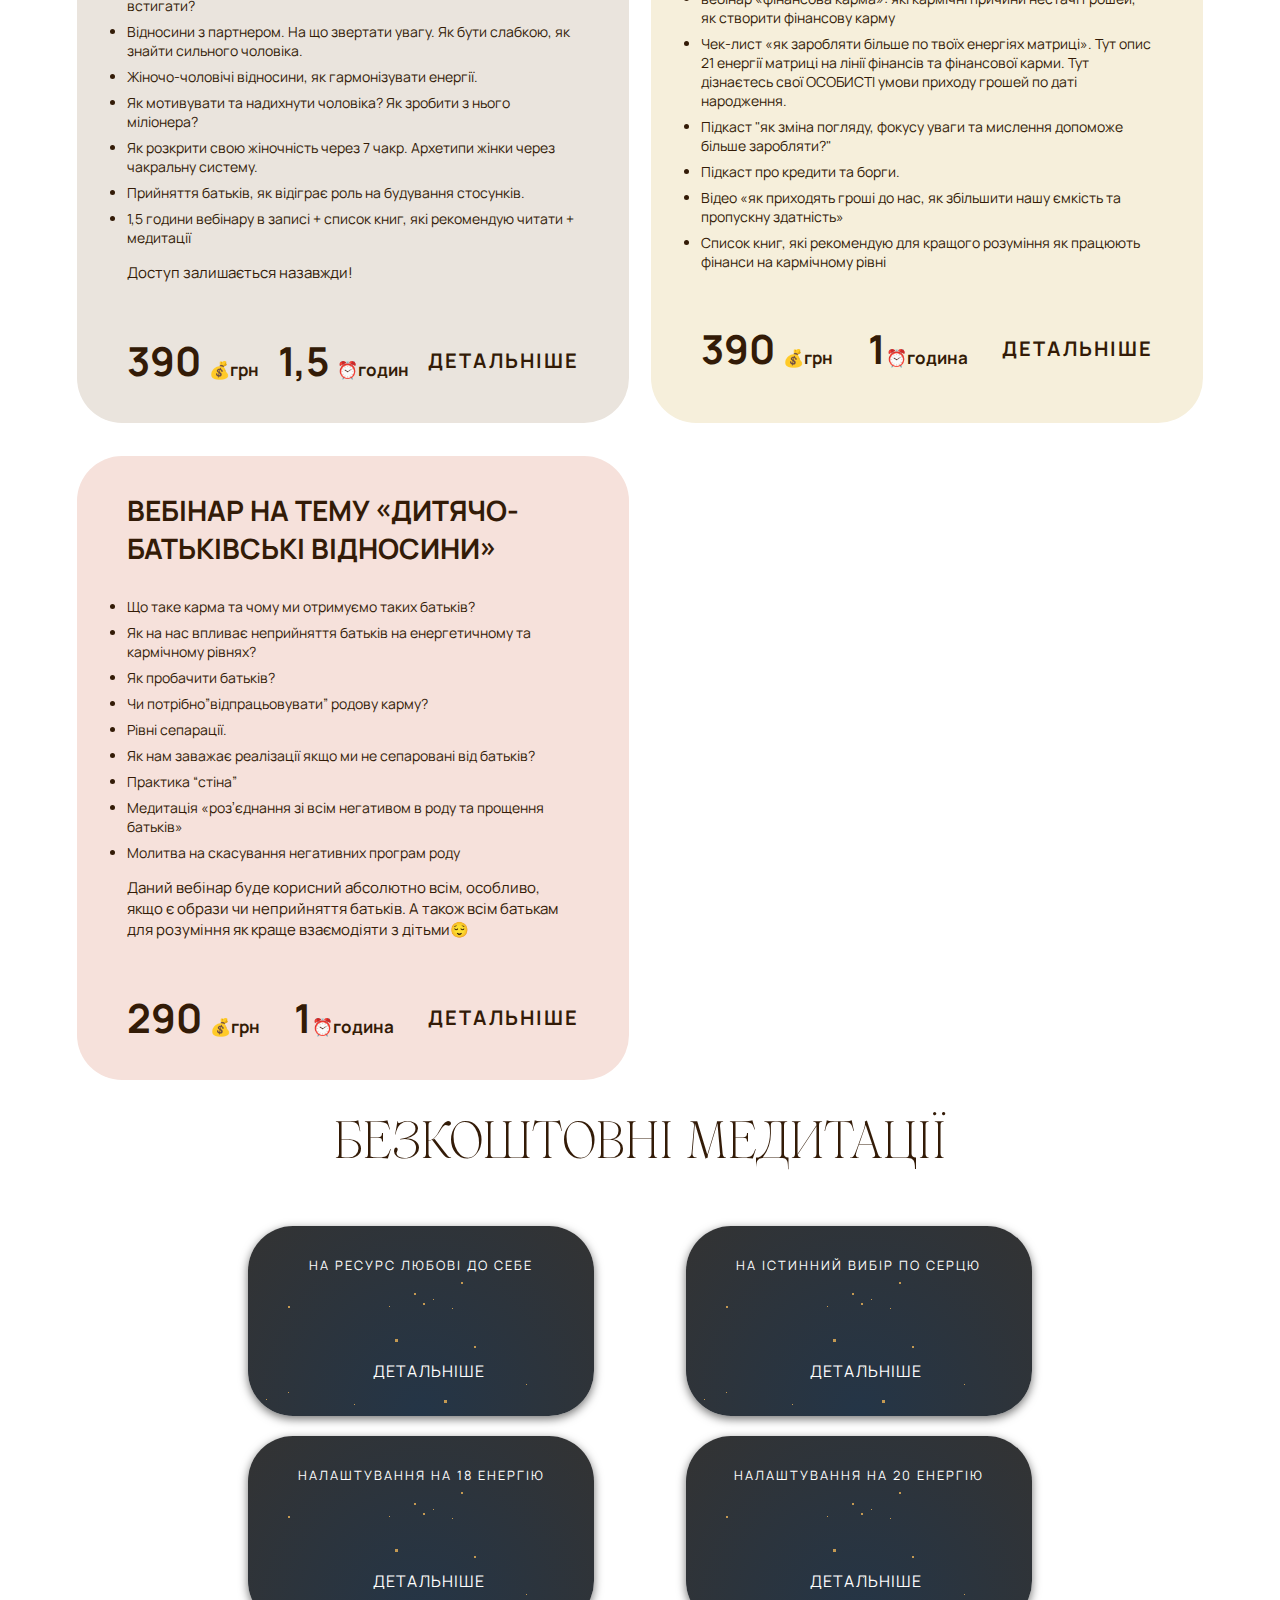
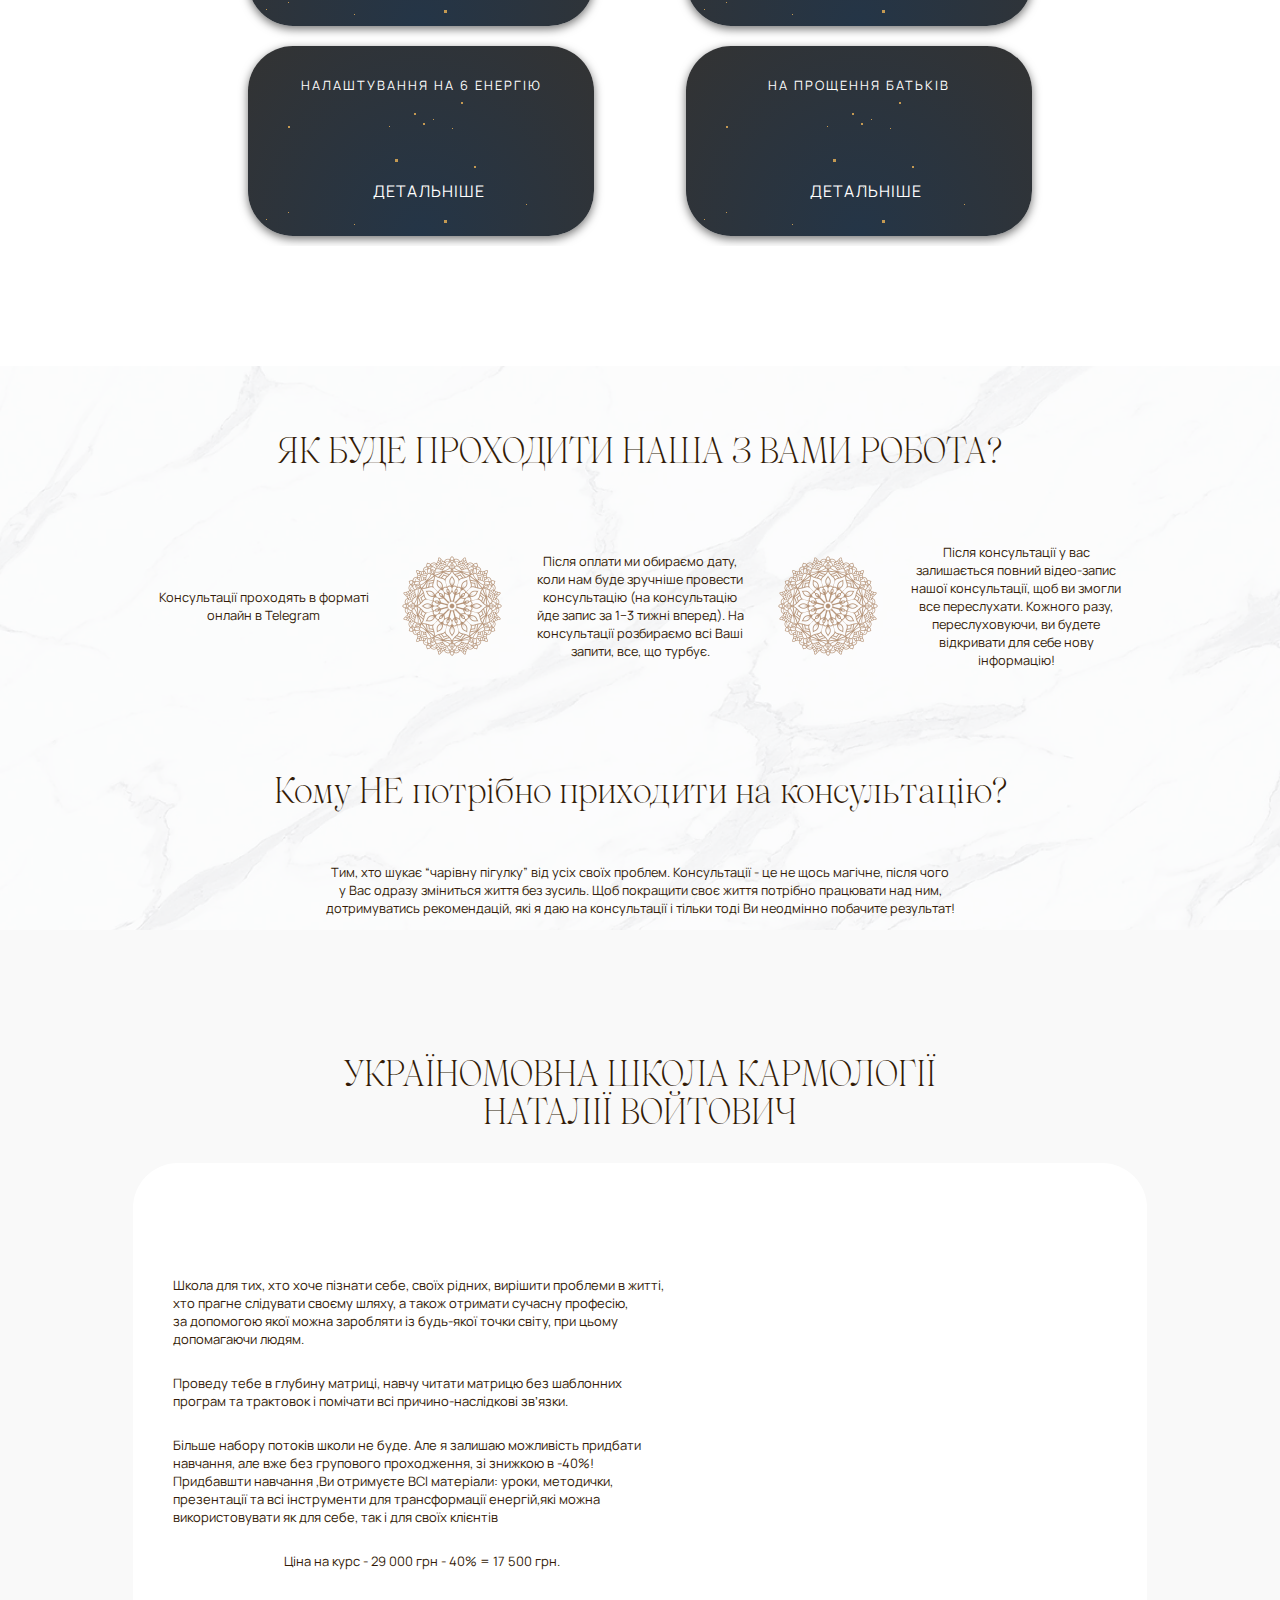
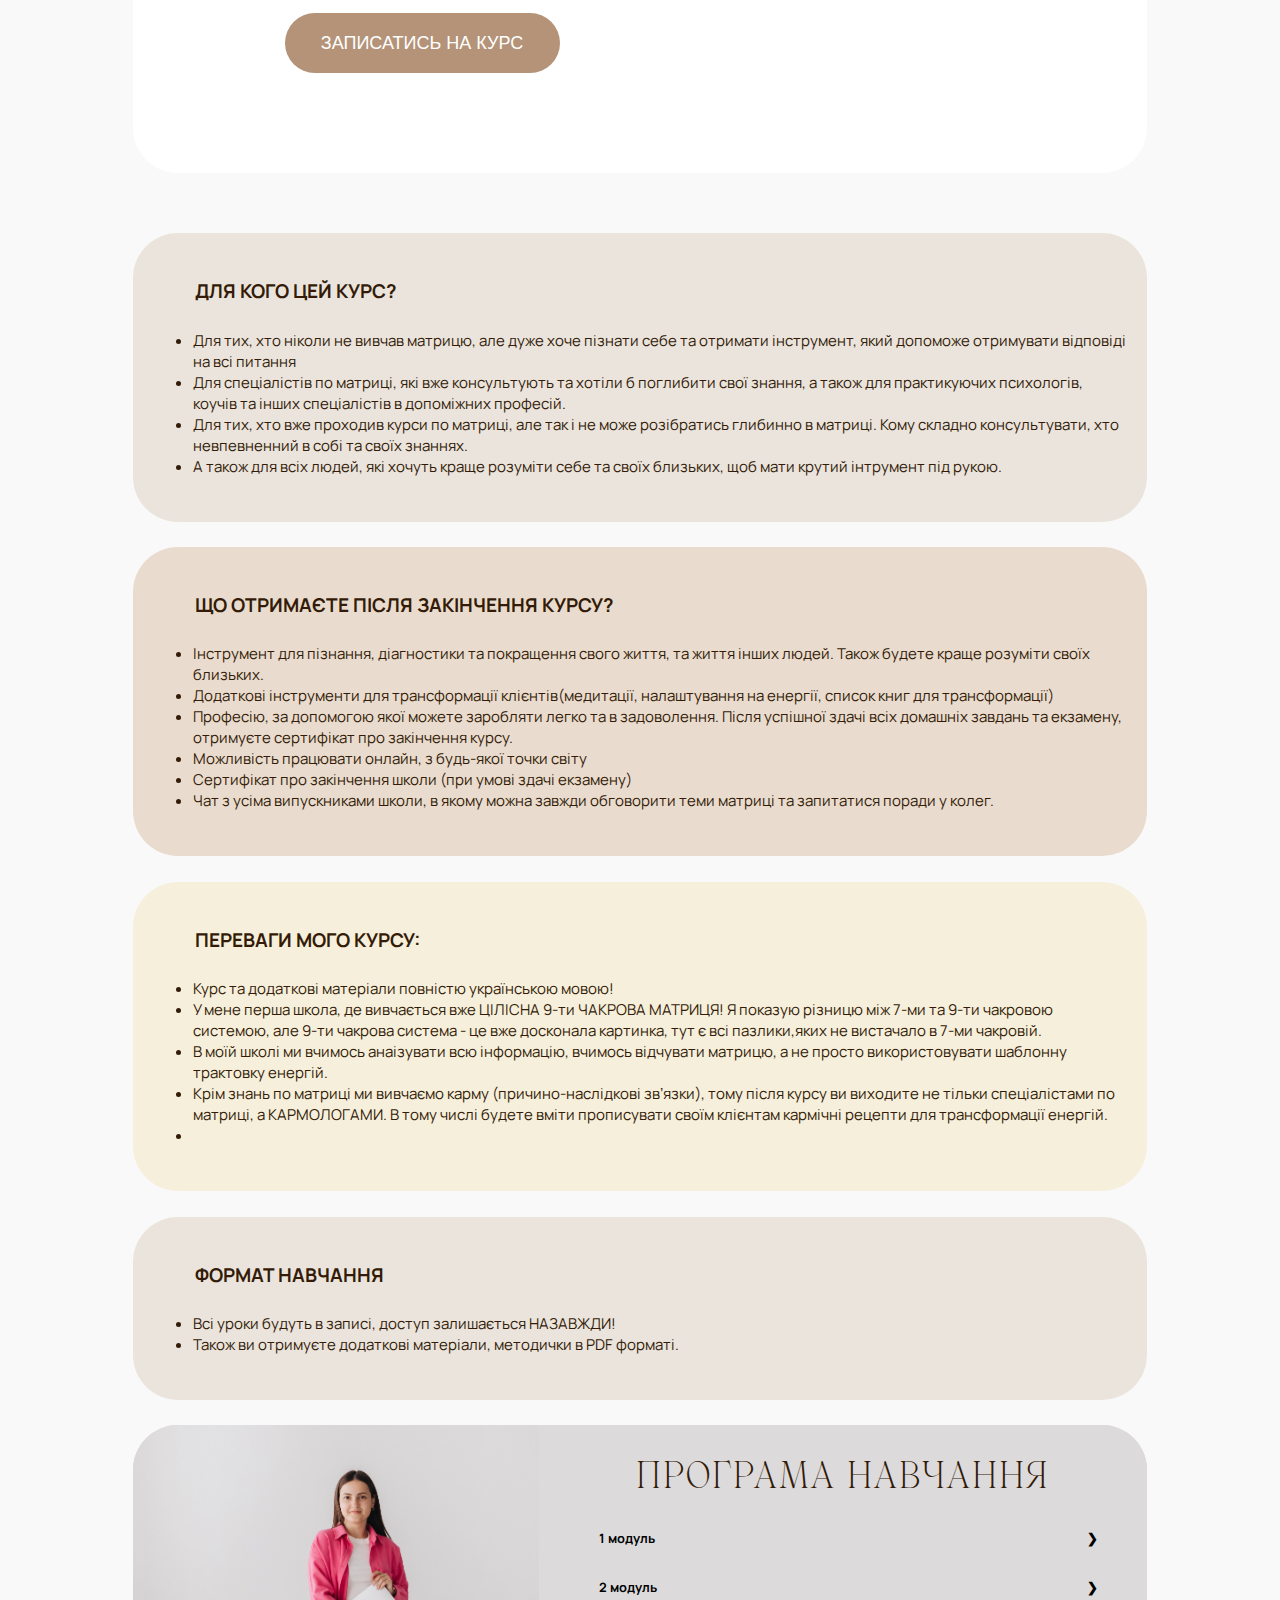
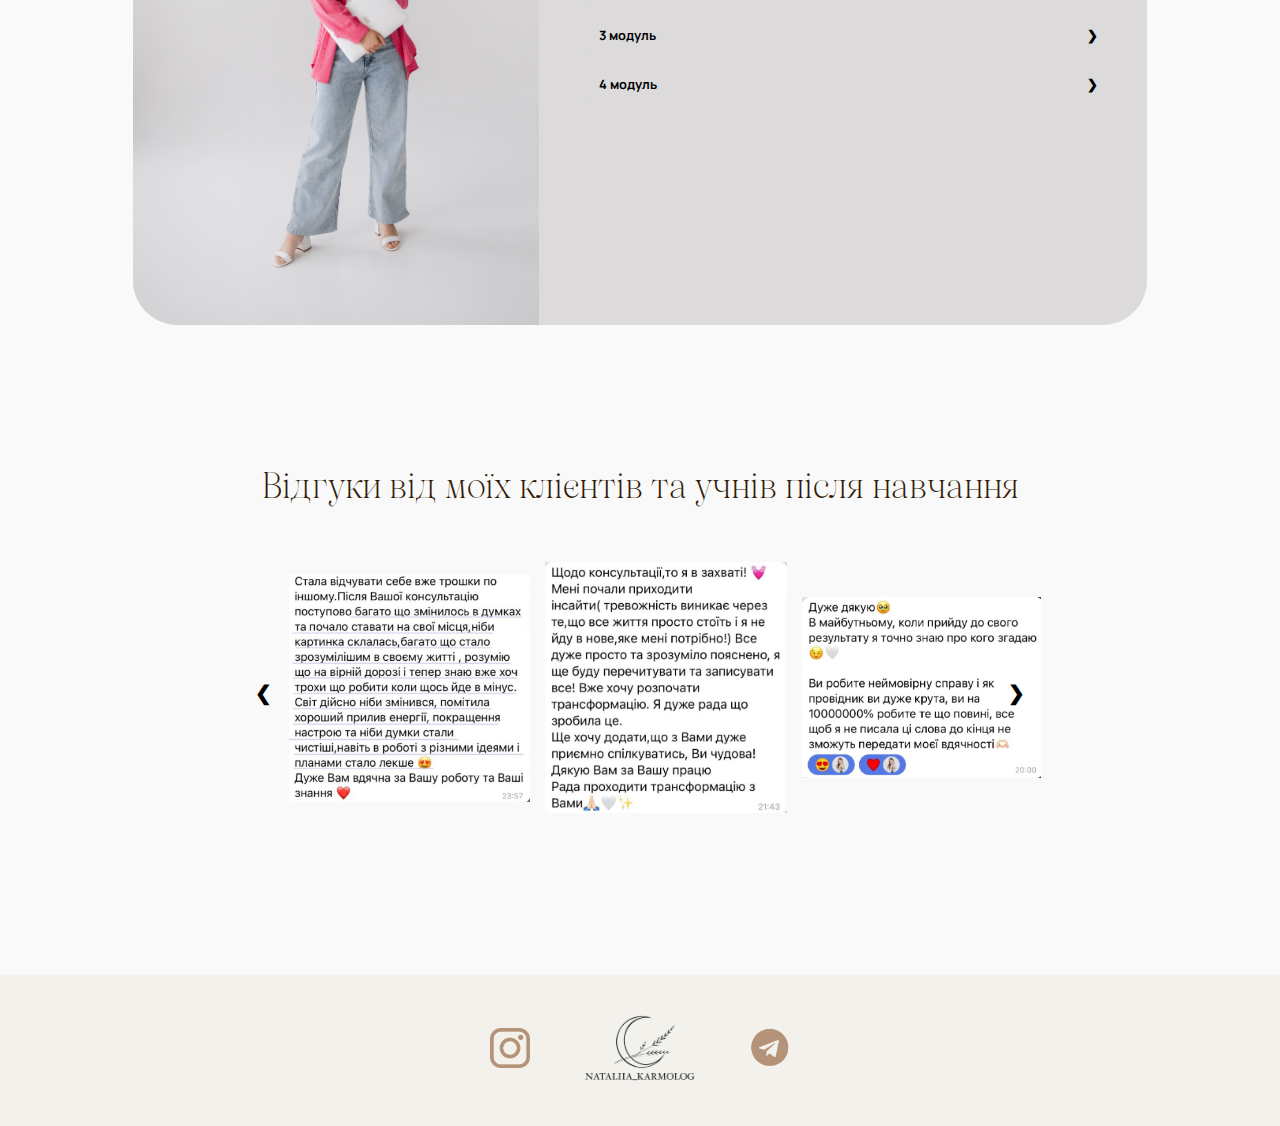
==== commit ad020227: "Update index.html" ====
--- a/index.html
+++ b/index.html
@@ -510,20 +510,18 @@
             <h2 id="teaching">УКРАЇНОМОВНА ШКОЛА КАРМОЛОГІЇ <br> НАТАЛІЇ ВОЙТОВИЧ</h2>
             <div class="numerology-school-wrapper">
                <div class="numerology-school-text">
-                  <p>Школа для тих, хто хоче пізнати себе, своїх рідних, вирішити будь-які проблеми в житті, хто прагне
+                  <p>Школа для тих, хто хоче пізнати себе, своїх рідних, вирішити проблеми в житті, хто прагне
                      слідувати своєму шляху, а також отримати сучасну професію, за допомогою якої можна заробляти
                      із будь-якої точки світу, при цьому допомагаючи людям.</p>
                   <p> Проведу тебе в глубину матриці, навчу читати матрицю без шаблонних програм та трактовок і помічати
-                     всі
-                     причино-наслідкові звʼязки.</p>
-
-                  <p> Провела успішні 4 потоки навчання. Прийшов час мені йти далі, тому більше набору потоків не буде. 
-                     Але я залишаю можливість придбати навчання, але вже без групового проходження, зі знижкою в -40%!.
-                  Придбавшти навчання ,Ви отримуєте ВСІ матеріали: уроки, методички, презентації та всі 
-                     інструменти для трансформації енергій,які можна використовувати як для себе, так і для своїх клієнтів</p>
+                     всі причино-наслідкові звʼязки.</p>
+
+                  <p> Більше набору потоків школи не буде. Але я залишаю можливість придбати навчання, але вже 
+                     без групового проходження, зі знижкою в -40%! Придбавшти навчання ,Ви отримуєте ВСІ матеріали: 
+                     уроки, методички, презентації та всі інструменти для трансформації енергій,які можна 
+                     використовувати як для себе, так і для своїх клієнтів</p>
 
                   <p> Ціна на курс - 29 000 грн - 40% = 17 500 грн.
-                     Щоб прибдати начання, напишіть мені в особисті повідомлення.
                   </p>
                   <a target="_blank" rel="noreferrer"
                      href="https://www.instagram.com/nataliia_karmolog/?hl=uk"><button>ЗАПИСАТИСЬ НА КУРС</button></a>
